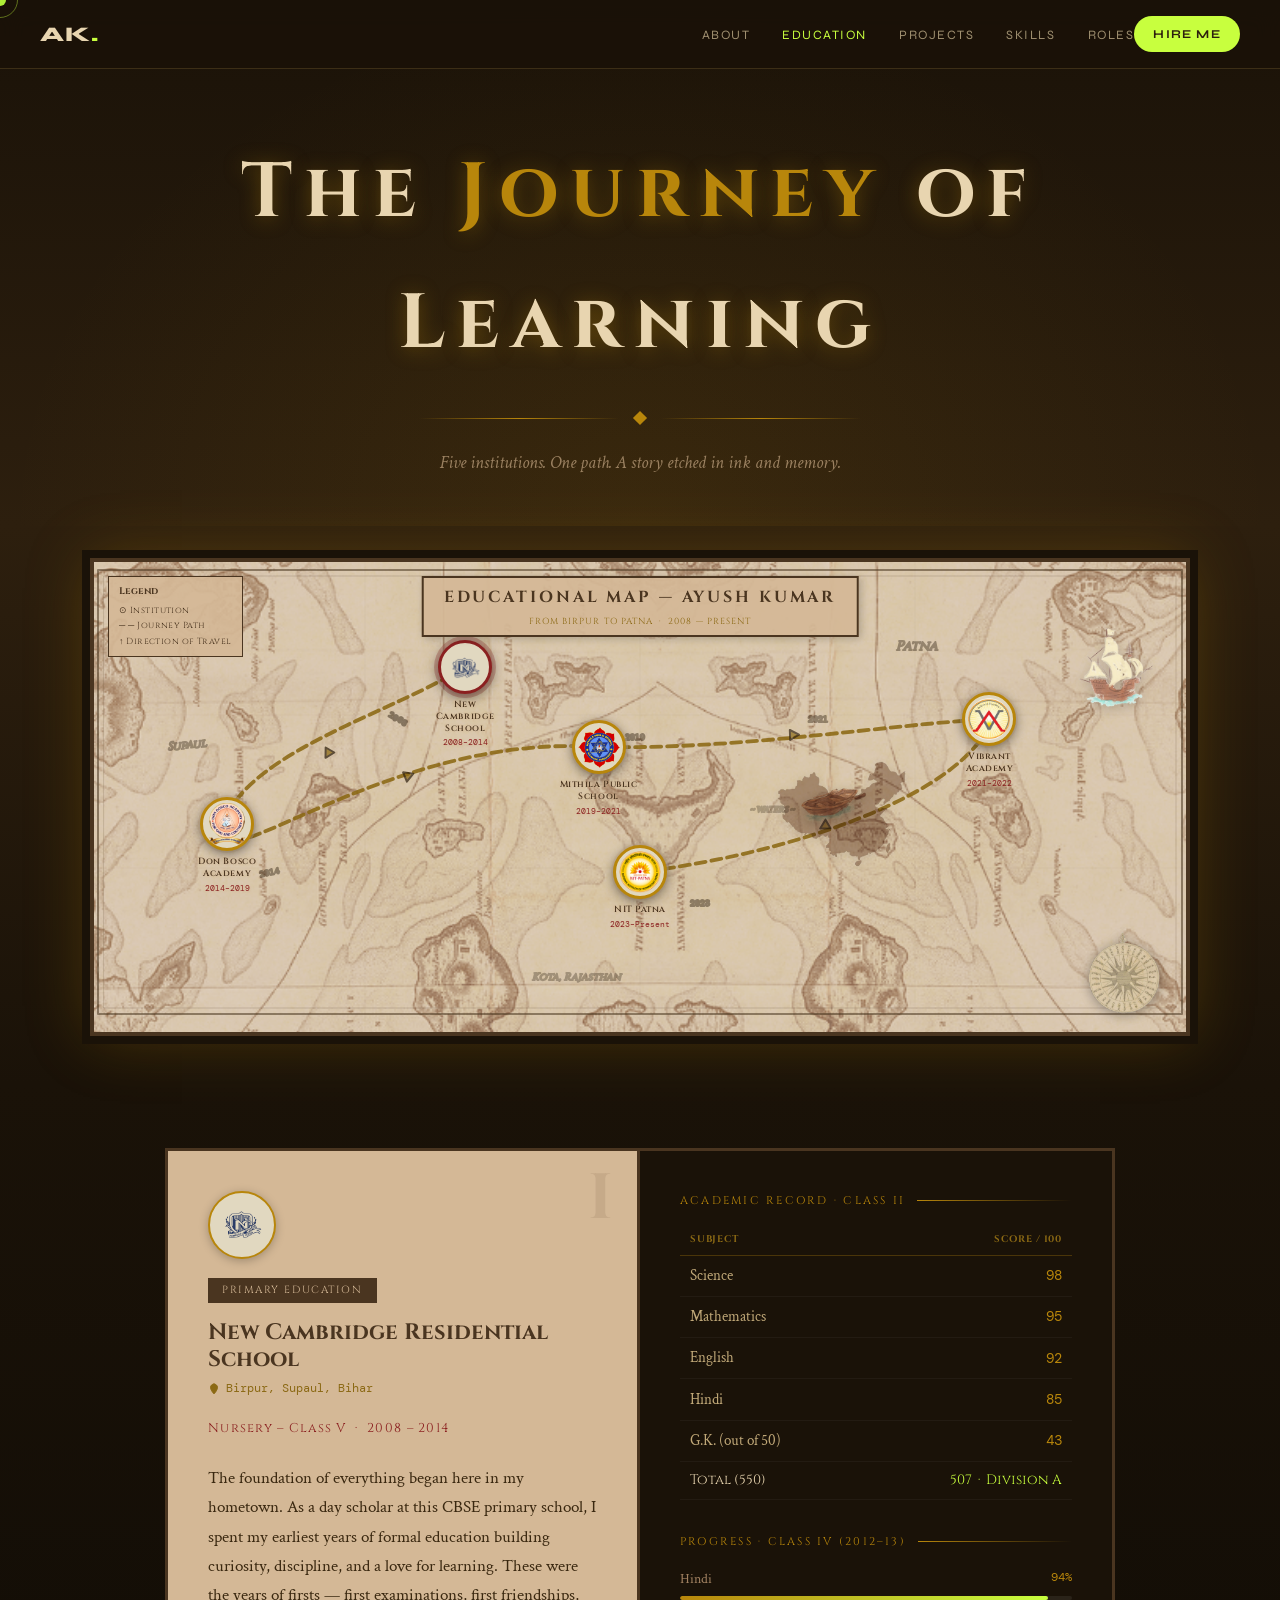
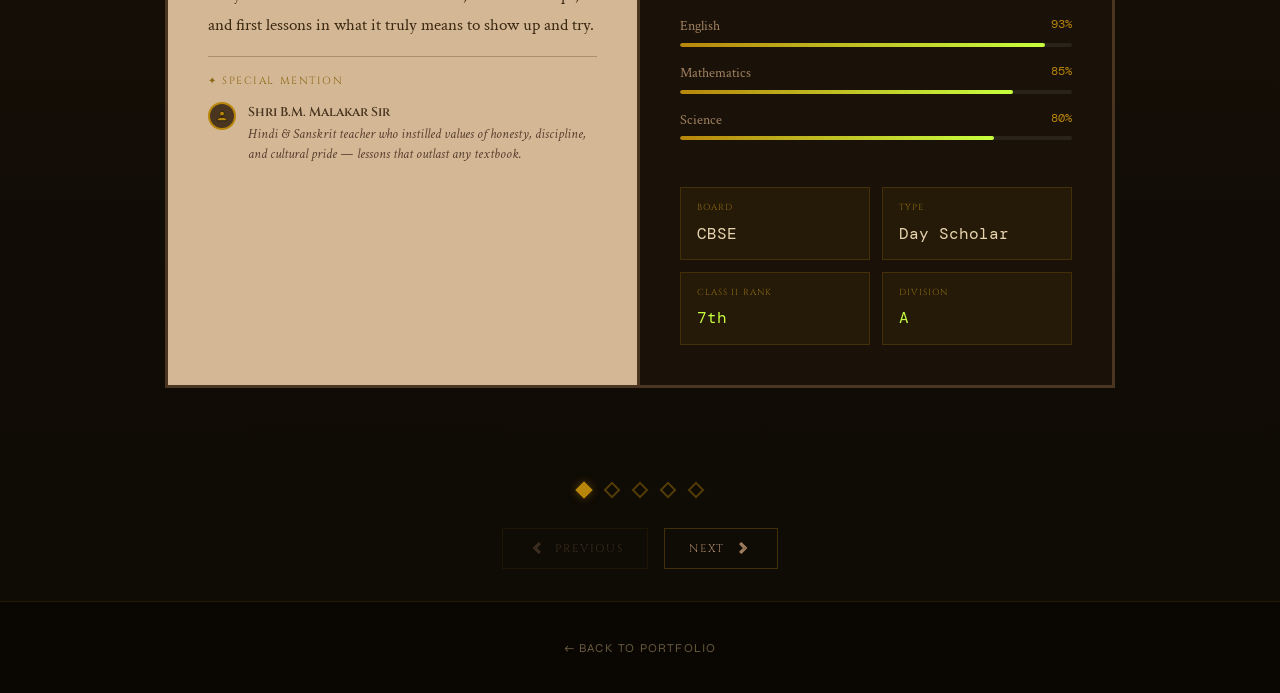
==== education.html @ 0c566f43 "added a new page for education" ====
<!DOCTYPE html>
<html lang="en">
<head>
  <meta charset="UTF-8" />
  <meta name="viewport" content="width=device-width, initial-scale=1.0"/>
  <title>Education — Ayush Kumar</title>
  <link rel="stylesheet" href="style.css" />
  <link rel="preconnect" href="https://fonts.googleapis.com" />
  <link rel="preconnect" href="https://fonts.gstatic.com" crossorigin />
  <link href="https://fonts.googleapis.com/css2?family=Cinzel:wght@400;600;700&family=Crimson+Text:ital,wght@0,400;0,600;1,400&family=Syne:wght@400;600;700;800&family=DM+Mono:wght@300;400&display=swap" rel="stylesheet" />
  <style>
    :root {
      --map-bg: #d4b896;
      --map-dark: #4a3520;
      --map-ink: #2d1f0e;
      --map-red: #8b2020;
      --map-gold: #b8860b;
      --map-water: #7aa3b8;
      --map-forest: #5a7a4a;
      --map-path: #8b6914;
      --accent: #c8ff3e;
      --logo-bg: #e1d8c0;
    }
    * { margin: 0; padding: 0; box-sizing: border-box; }
    body { background: #1a1208; font-family: 'Crimson Text', Georgia, serif; color: var(--map-ink); overflow-x: hidden; }

    /* NAV */
    .edu-nav { position: fixed; top: 0; left: 0; right: 0; z-index: 100; display: flex; align-items: center; justify-content: space-between; padding: 1rem 2.5rem; background: rgba(26,18,8,0.93); backdrop-filter: blur(12px); border-bottom: 1px solid rgba(200,160,80,0.2); }
    .edu-nav .nav-logo { font-family: 'Syne', sans-serif; font-weight: 800; font-size: 1.3rem; color: #e8d5b0; text-decoration: none; letter-spacing: 0.05em; }
    .edu-nav .nav-logo .dot { color: var(--accent); }
    .edu-nav .nav-links { display: flex; gap: 2rem; list-style: none; }
    .edu-nav .nav-links a { font-family: 'Syne', sans-serif; font-size: 0.8rem; letter-spacing: 0.12em; text-transform: uppercase; color: #a09070; text-decoration: none; transition: color 0.2s; }
    .edu-nav .nav-links a:hover, .edu-nav .nav-links a.active { color: var(--accent); }
    .edu-nav .nav-cta { font-family: 'Syne', sans-serif; font-size: 0.75rem; letter-spacing: 0.1em; text-transform: uppercase; color: var(--map-ink); background: var(--accent); padding: 0.5rem 1.2rem; text-decoration: none; font-weight: 700; transition: opacity 0.2s; }
    .edu-nav .nav-cta:hover { opacity: 0.85; }

    /* HEADER */
    .page-header { padding: 8rem 4rem 3rem; text-align: center; position: relative; background: linear-gradient(180deg, #1a1208 0%, #2d1f0e 100%); overflow: hidden; }
    .page-header::before { content: ''; position: absolute; inset: 0; background: radial-gradient(ellipse at 50% 100%, rgba(184,134,11,0.1) 0%, transparent 70%); }
    .page-header h1 { font-family: 'Cinzel', serif; font-size: clamp(2.5rem, 6vw, 5rem); color: #e8d5b0; font-weight: 700; letter-spacing: 0.15em; text-shadow: 0 2px 20px rgba(184,134,11,0.4); position: relative; }
    .page-header h1 span { color: var(--map-gold); }
    .page-header p { font-family: 'Crimson Text', serif; font-size: 1.15rem; font-style: italic; color: #9a8060; margin-top: 0.75rem; position: relative; }
    .ornament { display: flex; align-items: center; justify-content: center; gap: 1rem; margin: 1.5rem 0; position: relative; }
    .ornament-line { flex: 1; max-width: 200px; height: 1px; background: linear-gradient(90deg, transparent, var(--map-gold), transparent); }
    .ornament-diamond { width: 10px; height: 10px; background: var(--map-gold); transform: rotate(45deg); }

    /* MAP */
    .map-wrapper { padding: 2rem 2rem 3rem; background: linear-gradient(180deg, #2d1f0e, #1a1208); display: flex; justify-content: center; }
    .map-container {
      position: relative;
      width: 100%;
      max-width: 1100px;
      background-image: url('resources/design elements/base_map.png');
      background-size: cover;
      background-position: center top;
      border: 4px solid var(--map-dark);
      box-shadow: 0 0 0 8px #1a1208, 0 0 60px rgba(184,134,11,0.3);
      overflow: hidden;
    }
    .map-container::before {
      content: '';
      position: absolute;
      inset: 0;
      background: rgba(212,184,150,0.42);
      pointer-events: none;
      z-index: 1;
    }
    .map-svg-area { position: relative; z-index: 2; width: 100%; height: 460px; }

    .map-title-box { position: absolute; top: 14px; left: 50%; transform: translateX(-50%); font-family: 'Cinzel', serif; font-size: 1rem; font-weight: 700; color: var(--map-dark); letter-spacing: 0.18em; text-transform: uppercase; border: 2px solid var(--map-dark); padding: 6px 20px; background: rgba(212,184,150,0.92); z-index: 15; text-align: center; white-space: nowrap; box-shadow: 2px 2px 8px rgba(0,0,0,0.2); }
    .map-title-box small { display: block; font-size: 0.55rem; letter-spacing: 0.12em; font-weight: 400; margin-top: 2px; color: var(--map-path); }

    .map-legend { position: absolute; top: 14px; left: 14px; z-index: 15; font-family: 'Cinzel', serif; font-size: 0.55rem; color: var(--map-dark); border: 1.5px solid var(--map-dark); padding: 6px 10px; background: rgba(212,184,150,0.92); line-height: 1.8; letter-spacing: 0.05em; }
    .map-legend strong { font-size: 0.6rem; display: block; margin-bottom: 2px; }

    /* Real compass image */
    .map-compass-img { position: absolute; bottom: 16px; right: 16px; z-index: 10; width: 88px; height: 88px; object-fit: contain; filter: drop-shadow(0 2px 6px rgba(0,0,0,0.35)); opacity: 0.9; }

    /* Sailing ship (top-right decorative) */
    .map-ship-img { position: absolute; top: 60px; right: 22px; z-index: 5; width: 88px; object-fit: contain; filter: drop-shadow(0 3px 6px rgba(0,0,0,0.22)); opacity: 0.78; }

    /* Lake between VA and NP */
    .map-lake-img {
      position: absolute;
      left: 62%;
      top: 192px;
      z-index: 4;
      width: 145px;
      object-fit: contain;
      opacity: 0.48;
      mix-blend-mode: multiply;
      filter: drop-shadow(0 2px 4px rgba(0,0,0,0.15));
    }
    /* Boat sits on the lake */
    .map-boat-img {
      position: absolute;
      left: 64.5%;
      top: 220px;
      z-index: 5;
      width: 75px;
      object-fit: contain;
      opacity: 0.82;
      mix-blend-mode: multiply;
      filter: drop-shadow(0 2px 4px rgba(0,0,0,0.2));
    }

    /* ── LOGO PINS ── */
    .map-pin { position: absolute; transform: translateX(-50%); cursor: pointer; z-index: 10; transition: transform 0.25s cubic-bezier(0.34,1.56,0.64,1); text-align: center; }
    .map-pin:hover { transform: translateX(-50%) scale(1.12); }
    .pin-logo { width: 54px; height: 54px; border-radius: 50%; border: 3px solid var(--map-gold); overflow: hidden; margin: 0 auto 5px; background: var(--logo-bg); box-shadow: 0 3px 12px rgba(0,0,0,0.45), 0 0 0 2px rgba(212,184,150,0.5); transition: border-color 0.3s, box-shadow 0.3s; }
    .pin-logo img { width: 100%; height: 100%; object-fit: contain; padding: 3px; }
    .map-pin.active .pin-logo { border-color: var(--map-red); box-shadow: 0 3px 14px rgba(0,0,0,0.5), 0 0 0 4px rgba(139,32,32,0.28); }
    .pin-label { font-family: 'Cinzel', serif; font-size: 0.56rem; font-weight: 600; color: var(--map-dark); letter-spacing: 0.06em; max-width: 82px; line-height: 1.3; text-shadow: 1px 1px 2px rgba(212,184,150,0.95), -1px -1px 2px rgba(212,184,150,0.95); }
    .pin-year { font-family: 'DM Mono', monospace; font-size: 0.5rem; color: var(--map-red); margin-top: 2px; text-shadow: 1px 1px 2px rgba(212,184,150,0.95); }

    /* DETAIL SECTION */
    .detail-section { background: linear-gradient(180deg, #1a1208 0%, #0f0b05 100%); padding: 4rem 2rem; }
    .detail-grid { max-width: 950px; margin: 0 auto; }
    .detail-card { display: none; opacity: 0; }
    .detail-card.active { display: grid; grid-template-columns: 1fr 1fr; gap: 0; opacity: 1; animation: fadeCard 0.5s ease forwards; }
    @keyframes fadeCard { from { opacity:0; transform:translateY(20px); } to { opacity:1; transform:none; } }

    .card-left { background: var(--map-bg); border: 3px solid var(--map-dark); padding: 2.5rem; position: relative; overflow: hidden; }
    .card-stage-num { font-family: 'Cinzel', serif; font-size: 4rem; font-weight: 700; color: rgba(74,53,32,0.1); position: absolute; top: 1rem; right: 1.5rem; line-height: 1; user-select: none; }
    .card-logo { width: 68px; height: 68px; border-radius: 50%; border: 2px solid var(--map-gold); overflow: hidden; background: var(--logo-bg); margin-bottom: 1rem; box-shadow: 0 2px 10px rgba(0,0,0,0.25); }
    .card-logo img { width: 100%; height: 100%; object-fit: contain; padding: 4px; }
    .card-badge { display: inline-block; font-family: 'Cinzel', serif; font-size: 0.65rem; letter-spacing: 0.15em; color: var(--map-bg); background: var(--map-dark); padding: 4px 14px; margin-bottom: 1rem; text-transform: uppercase; }
    .card-school-name { font-family: 'Cinzel', serif; font-size: 1.4rem; font-weight: 700; color: var(--map-dark); line-height: 1.2; margin-bottom: 0.4rem; }
    .card-location { font-family: 'DM Mono', monospace; font-size: 0.72rem; color: var(--map-path); margin-bottom: 1.2rem; display: flex; align-items: center; gap: 0.4rem; }
    .card-location svg { width: 12px; height: 12px; fill: var(--map-path); flex-shrink: 0; }
    .card-years { font-family: 'Cinzel', serif; font-size: 0.8rem; color: var(--map-red); letter-spacing: 0.1em; margin-bottom: 1.5rem; }
    .card-desc { font-family: 'Crimson Text', serif; font-size: 1.05rem; line-height: 1.75; color: #3a2810; margin-bottom: 1rem; }
    .card-special { border-top: 1px solid rgba(74,53,32,0.3); padding-top: 1rem; margin-top: 0.5rem; }
    .card-special-title { font-family: 'Cinzel', serif; font-size: 0.65rem; letter-spacing: 0.15em; color: var(--map-path); text-transform: uppercase; margin-bottom: 0.7rem; }
    .mentor-item { display: flex; gap: 0.75rem; margin-bottom: 0.75rem; align-items: flex-start; }
    .mentor-icon { width: 28px; height: 28px; border-radius: 50%; background: var(--map-dark); border: 2px solid var(--map-gold); display: flex; align-items: center; justify-content: center; flex-shrink: 0; }
    .mentor-icon svg { width: 12px; height: 12px; fill: var(--map-gold); }
    .mentor-name { font-family: 'Cinzel', serif; font-size: 0.8rem; font-weight: 600; color: var(--map-dark); }
    .mentor-note { font-family: 'Crimson Text', serif; font-size: 0.9rem; font-style: italic; color: #5a4030; line-height: 1.4; }
    .achievement-list { list-style: none; margin: 0.5rem 0 1rem; }
    .achievement-list li { display: flex; gap: 0.6rem; align-items: flex-start; margin-bottom: 0.45rem; font-family: 'Crimson Text', serif; font-size: 0.95rem; color: #3a2810; line-height: 1.4; }
    .achievement-list li::before { content: '◆'; color: var(--map-gold); font-size: 0.6rem; margin-top: 4px; flex-shrink: 0; }

    .card-right { background: #1a1208; border: 3px solid var(--map-dark); border-left: none; padding: 2.5rem; display: flex; flex-direction: column; gap: 2rem; }
    .marks-section-title { font-family: 'Cinzel', serif; font-size: 0.7rem; letter-spacing: 0.2em; color: var(--map-gold); text-transform: uppercase; margin-bottom: 1rem; display: flex; align-items: center; gap: 0.75rem; }
    .marks-section-title::after { content: ''; flex: 1; height: 1px; background: linear-gradient(90deg, var(--map-gold), transparent); }
    .marks-table { width: 100%; border-collapse: collapse; }
    .marks-table th { font-family: 'Cinzel', serif; font-size: 0.6rem; letter-spacing: 0.1em; color: var(--map-path); text-transform: uppercase; text-align: left; padding: 0.4rem 0.6rem; border-bottom: 1px solid rgba(184,134,11,0.3); }
    .marks-table td { font-family: 'Crimson Text', serif; font-size: 0.95rem; color: #c0a878; padding: 0.45rem 0.6rem; border-bottom: 1px solid rgba(255,255,255,0.04); }
    .marks-table tr:hover td { color: #e8d5b0; background: rgba(184,134,11,0.05); }
    .score-cell { font-family: 'DM Mono', monospace !important; font-size: 0.85rem !important; color: var(--map-gold) !important; text-align: right !important; }
    .total-row td { color: #e8d5b0 !important; font-family: 'Cinzel', serif !important; font-size: 0.85rem !important; border-top: 1px solid rgba(184,134,11,0.4) !important; }
    .stat-bar-row { margin-bottom: 0.9rem; }
    .stat-bar-label { display: flex; justify-content: space-between; font-family: 'Crimson Text', serif; font-size: 0.9rem; color: #a08060; margin-bottom: 4px; }
    .stat-bar-label span:last-child { font-family: 'DM Mono', monospace; font-size: 0.75rem; color: var(--map-gold); }
    .stat-bar-track { height: 4px; background: rgba(255,255,255,0.07); border-radius: 2px; overflow: hidden; }
    .stat-bar-fill { height: 100%; border-radius: 2px; background: linear-gradient(90deg, var(--map-gold), var(--accent)); width: 0%; transition: width 1s cubic-bezier(0.4,0,0.2,1); }
    .key-facts { display: grid; grid-template-columns: 1fr 1fr; gap: 0.75rem; }
    .key-fact { background: rgba(184,134,11,0.07); border: 1px solid rgba(184,134,11,0.2); padding: 0.75rem 1rem; }
    .key-fact-label { font-family: 'Cinzel', serif; font-size: 0.55rem; letter-spacing: 0.12em; color: var(--map-path); text-transform: uppercase; margin-bottom: 0.3rem; }
    .key-fact-value { font-family: 'DM Mono', monospace; font-size: 1rem; color: #e8d5b0; }
    .key-fact-value.hi { color: var(--accent); }
    .stage-nav { display: flex; justify-content: center; gap: 1rem; padding: 2rem; background: #0f0b05; }
    .stage-dot { width: 12px; height: 12px; border: 2px solid rgba(184,134,11,0.4); background: transparent; transform: rotate(45deg); cursor: pointer; transition: all 0.2s; }
    .stage-dot.active, .stage-dot:hover { background: var(--map-gold); border-color: var(--map-gold); box-shadow: 0 0 8px rgba(184,134,11,0.5); }
    .stage-arrows { display: flex; justify-content: center; gap: 1rem; padding-bottom: 2rem; background: #0f0b05; }
    .stage-arrow-btn { font-family: 'Cinzel', serif; font-size: 0.7rem; letter-spacing: 0.15em; text-transform: uppercase; color: #a08060; background: transparent; border: 1px solid rgba(184,134,11,0.3); padding: 0.6rem 1.5rem; cursor: pointer; transition: all 0.2s; display: flex; align-items: center; gap: 0.5rem; }
    .stage-arrow-btn:hover { color: var(--map-gold); border-color: var(--map-gold); }
    .stage-arrow-btn:disabled { opacity: 0.3; pointer-events: none; }
    .edu-footer { background: #0a0702; border-top: 1px solid rgba(184,134,11,0.15); padding: 2rem; text-align: center; }
    .edu-footer a { font-family: 'Syne', sans-serif; font-size: 0.75rem; letter-spacing: 0.1em; text-transform: uppercase; color: #6a5a40; text-decoration: none; transition: color 0.2s; }
    .edu-footer a:hover { color: var(--map-gold); }
    .quote-box { background: rgba(184,134,11,0.07); border: 1px solid rgba(184,134,11,0.2); padding: 1.5rem; }
    .quote-box p { font-family: 'Crimson Text', serif; font-size: 1.05rem; font-style: italic; color: #c0a878; line-height: 1.7; }
    .cgpa-display { text-align: center; padding: 1rem 0; }
    .cgpa-num { font-family: 'Cinzel', serif; font-size: 4rem; font-weight: 700; color: var(--accent); line-height: 1; text-shadow: 0 0 30px rgba(200,255,62,0.3); }
    .cgpa-label { font-family: 'Cinzel', serif; font-size: 0.65rem; letter-spacing: 0.15em; color: var(--map-path); margin-bottom: 0.5rem; }
    .cgpa-sub { font-family: 'DM Mono', monospace; font-size: 0.75rem; color: #6a8040; margin-top: 0.4rem; }

    @media (max-width: 768px) {
      .edu-nav .nav-links { display: none; }
      .page-header { padding: 6rem 1.5rem 2rem; }
      .map-svg-area { height: 320px; }
      .detail-card.active { grid-template-columns: 1fr; }
      .card-right { border-left: 3px solid var(--map-dark); border-top: none; }
      .detail-section { padding: 2rem 1rem; }
      .pin-label { font-size: 0.48rem; max-width: 64px; }
      .pin-logo { width: 40px; height: 40px; }
      .map-compass-img { width: 58px; height: 58px; }
      .map-ship-img { width: 65px; }
      .map-lake-img { width: 100px; }
      .map-boat-img { width: 55px; }
    }
  </style>
</head>
<body>

  <div class="cursor" id="cursor"></div>
  <div class="cursor-trail" id="cursorTrail"></div>

  <nav class="edu-nav">
    <a href="index.html" class="nav-logo">AK<span class="dot">.</span></a>
    <ul class="nav-links">
      <li><a href="index.html#about">About</a></li>
      <li><a href="education.html" class="active">Education</a></li>
      <li><a href="index.html#projects">Projects</a></li>
      <li><a href="index.html#skills">Skills</a></li>
      <li><a href="index.html#responsibilities">Roles</a></li>
    </ul>
    <a href="mailto:ayushkr1.ug23.cs@nitp.ac.in" class="nav-cta">Hire Me</a>
  </nav>

  <div class="page-header">
    <h1>The <span>Journey</span> of Learning</h1>
    <div class="ornament">
      <div class="ornament-line"></div>
      <div class="ornament-diamond"></div>
      <div class="ornament-line"></div>
    </div>
    <p>Five institutions. One path. A story etched in ink and memory.</p>
  </div>

  <!-- MAP -->
  <div class="map-wrapper">
    <div class="map-container">

      <div class="map-title-box">
        Educational Map &mdash; Ayush Kumar
        <small>From Birpur to Patna &nbsp;·&nbsp; 2008 &mdash; Present</small>
      </div>

      <div class="map-legend">
        <strong>Legend</strong>
        ⊙ Institution<br>
        ─ ─ Journey Path<br>
        ↑ Direction of Travel
      </div>

      <!--
        SVG path overlay.
        ViewBox: 0 0 1100 460

        CORRECT chronological path:
          NC  (New Cambridge)   → left:34%,  top:78px   → SVG ≈ (374, 105)
          DB  (Don Bosco)       → left:12.2%,top:235px  → SVG ≈ (134, 262)
          MP  (Mithila Public)  → left:46.2%,top:158px  → SVG ≈ (508, 185)
          VA  (Vibrant Academy) → left:82%,  top:130px  → SVG ≈ (902, 157)
          NP  (NIT Patna)       → left:50%,  top:283px  → SVG ≈ (550, 310)

        Path:  NC → DB → MP → VA → NP  (one continuous directed curve)
      -->
      <svg class="map-svg-area" viewBox="0 0 1100 460" xmlns="http://www.w3.org/2000/svg" preserveAspectRatio="xMidYMid slice">

        <!-- Decorative double border -->
        <rect x="8" y="8" width="1084" height="444" fill="none" stroke="#4a3520" stroke-width="2" opacity="0.55"/>
        <rect x="14" y="14" width="1072" height="432" fill="none" stroke="#4a3520" stroke-width="0.7" opacity="0.25"/>

        <!-- Subtle grid lines -->
        <g stroke="#4a3520" stroke-width="0.4" opacity="0.07">
          <line x1="275" y1="0" x2="275" y2="460"/>
          <line x1="550" y1="0" x2="550" y2="460"/>
          <line x1="825" y1="0" x2="825" y2="460"/>
          <line x1="0" y1="153" x2="1100" y2="153"/>
          <line x1="0" y1="306" x2="1100" y2="306"/>
        </g>

        <!-- Geographic region labels -->
        <text x="78" y="188" font-family="'Cinzel',serif" font-size="11" fill="#4a3520" opacity="0.38" font-style="italic" transform="rotate(-5,78,188)">Supaul</text>
        <text x="358" y="112" font-family="'Cinzel',serif" font-size="10" fill="#4a3520" opacity="0.32" font-style="italic">Araria</text>
        <text x="806" y="88" font-family="'Cinzel',serif" font-size="13" fill="#4a3520" opacity="0.40" font-style="italic">Patna</text>
        <text x="442" y="418" font-family="'Cinzel',serif" font-size="10" fill="#4a3520" opacity="0.32" font-style="italic">Kota, Rajasthan</text>
        <text x="660" y="250" font-family="'Cinzel',serif" font-size="9" fill="#4a3520" opacity="0.28" font-style="italic">~ waters ~</text>

        <!--
          JOURNEY PATH: NC (374,105) → DB (134,262) → MP (508,185) → VA (902,157) → NP (550,310)

          Segment 1 – NC → DB: arc down-left
          Segment 2 – DB → MP: S-curve up-right (goes south then sweeps north, mirroring
                                the geographic reality of Patna→Araria)
          Segment 3 – MP → VA: gentle rightward arc
          Segment 4 – VA → NP: curve down-left back to Patna
        -->

        <!-- Main journey path (single continuous stroke) -->
        <path d="
          M 374,105
          C 310,148  155,190  134,262
          C 112,332  296,170  508,185
          C 650,188  800,162  902,157
          C 875,232  702,292  550,310
        "
          fill="none"
          stroke="#8b6914"
          stroke-width="3.8"
          stroke-dasharray="10,6"
          stroke-linecap="round"
          opacity="0.88"/>

        <!-- Arrowheads indicating direction of travel -->
        <!-- After NC heading toward DB -->
        <g transform="translate(240,188) rotate(120)">
          <polygon points="0,-5 9,0 0,5" fill="#8b6914" opacity="0.72"/>
        </g>
        <!-- After DB heading toward MP -->
        <g transform="translate(315,215) rotate(-22)">
          <polygon points="0,-5 9,0 0,5" fill="#8b6914" opacity="0.70"/>
        </g>
        <!-- Along MP → VA -->
        <g transform="translate(700,173) rotate(-2)">
          <polygon points="0,-5 9,0 0,5" fill="#8b6914" opacity="0.68"/>
        </g>
        <!-- Along VA → NP -->
        <g transform="translate(738,262) rotate(150)">
          <polygon points="0,-5 9,0 0,5" fill="#8b6914" opacity="0.65"/>
        </g>

        <!-- Pin anchor dots (subtle ring at each checkpoint) -->
        <circle cx="374" cy="105" r="4.5" fill="none" stroke="#8b6914" stroke-width="1.5" opacity="0.45"/>
        <circle cx="134" cy="262" r="4.5" fill="none" stroke="#8b6914" stroke-width="1.5" opacity="0.45"/>
        <circle cx="508" cy="185" r="4.5" fill="none" stroke="#8b6914" stroke-width="1.5" opacity="0.45"/>
        <circle cx="902" cy="157" r="4.5" fill="none" stroke="#8b6914" stroke-width="1.5" opacity="0.45"/>
        <circle cx="550" cy="310" r="4.5" fill="none" stroke="#8b6914" stroke-width="1.5" opacity="0.45"/>

        <!-- Year labels along path -->
        <text x="298" y="154" font-family="'DM Mono',monospace" font-size="8" fill="#4a3520" opacity="0.48" transform="rotate(30,298,154)">2008</text>
        <text x="170" y="315" font-family="'DM Mono',monospace" font-size="8" fill="#4a3520" opacity="0.44" transform="rotate(-10,170,315)">2014</text>
        <text x="535" y="178" font-family="'DM Mono',monospace" font-size="8" fill="#4a3520" opacity="0.44">2019</text>
        <text x="718" y="160" font-family="'DM Mono',monospace" font-size="8" fill="#4a3520" opacity="0.42">2021</text>
        <text x="600" y="344" font-family="'DM Mono',monospace" font-size="8" fill="#4a3520" opacity="0.44">2023</text>
      </svg>

      <!-- ── LOGO PINS (chronological order) ── -->

      <!-- Pin 0: New Cambridge — upper left-center (pushed below title box) -->
      <div class="map-pin active" id="pin-0" style="left:34%;top:78px" onclick="selectStage(0)">
        <div class="pin-logo"><img src="resources/logos/newCambridge_LOGO.png" alt="New Cambridge"/></div>
        <div class="pin-label">New Cambridge School</div>
        <div class="pin-year">2008–2014</div>
      </div>

      <!-- Pin 1: Don Bosco — lower left -->
      <div class="map-pin" id="pin-1" style="left:12.2%;top:235px" onclick="selectStage(1)">
        <div class="pin-logo"><img src="resources/logos/donBosco_LOGO.png" alt="Don Bosco"/></div>
        <div class="pin-label">Don Bosco Academy</div>
        <div class="pin-year">2014–2019</div>
      </div>

      <!-- Pin 2: Mithila Public — center -->
      <div class="map-pin" id="pin-2" style="left:46.2%;top:158px" onclick="selectStage(2)">
        <div class="pin-logo"><img src="resources/logos/mithilaPublic_LOGO.png" alt="Mithila Public"/></div>
        <div class="pin-label">Mithila Public School</div>
        <div class="pin-year">2019–2021</div>
      </div>

      <!-- Pin 3: Vibrant Academy — far right -->
      <div class="map-pin" id="pin-3" style="left:82%;top:130px" onclick="selectStage(3)">
        <div class="pin-logo"><img src="resources/logos/vibrantAcademy_LOGO.png" alt="Vibrant Academy"/></div>
        <div class="pin-label">Vibrant Academy</div>
        <div class="pin-year">2021–2022</div>
      </div>

      <!-- Pin 4: NIT Patna — lower center-right -->
      <div class="map-pin" id="pin-4" style="left:50%;top:283px" onclick="selectStage(4)">
        <div class="pin-logo"><img src="resources/logos/NITP_LOGO.png" alt="NIT Patna"/></div>
        <div class="pin-label">NIT Patna</div>
        <div class="pin-year">2023–Present</div>
      </div>

      <!-- Lake between VA and NP -->
      <img src="resources/design elements/lake.png"  class="map-lake-img" alt="Lake"/>
      <!-- Boat on the lake -->
      <img src="resources/design elements/boat.png"  class="map-boat-img" alt="Boat"/>

      <!-- Sailing ship (top-right corner decoration) -->
      <img src="resources/design elements/sailing_ship.png" class="map-ship-img" alt="Sailing Ship"/>

      <!-- Compass (bottom-right) -->
      <img src="resources/design elements/compass.png" class="map-compass-img" alt="Compass"/>

    </div>
  </div>

  <!-- DETAIL SECTION -->
  <div class="detail-section">
    <div class="detail-grid">

      <!-- CARD 0: New Cambridge -->
      <div class="detail-card active" id="card-0">
        <div class="card-left">
          <div class="card-stage-num">I</div>
          <div class="card-logo"><img src="resources/logos/newCambridge_LOGO.png" alt="New Cambridge Logo"/></div>
          <div class="card-badge">Primary Education</div>
          <h2 class="card-school-name">New Cambridge Residential School</h2>
          <div class="card-location"><svg viewBox="0 0 24 24"><path d="M12 2C8.13 2 5 5.13 5 9c0 5.25 7 13 7 13s7-7.75 7-13c0-3.87-3.13-7-7-7z"/></svg>Birpur, Supaul, Bihar</div>
          <div class="card-years">Nursery &ndash; Class V &nbsp;&middot;&nbsp; 2008 &ndash; 2014</div>
          <p class="card-desc">The foundation of everything began here in my hometown. As a day scholar at this CBSE primary school, I spent my earliest years of formal education building curiosity, discipline, and a love for learning. These were the years of firsts — first examinations, first friendships, and first lessons in what it truly means to show up and try.</p>
          <div class="card-special">
            <div class="card-special-title">&#10022; Special Mention</div>
            <div class="mentor-item">
              <div class="mentor-icon"><svg viewBox="0 0 24 24"><path d="M12 12c2.7 0 4.8-2.1 4.8-4.8S14.7 2.4 12 2.4 7.2 4.5 7.2 7.2 9.3 12 12 12zm0 2.4c-3.2 0-9.6 1.6-9.6 4.8v2.4h19.2v-2.4c0-3.2-6.4-4.8-9.6-4.8z"/></svg></div>
              <div><div class="mentor-name">Shri B.M. Malakar Sir</div><div class="mentor-note">Hindi &amp; Sanskrit teacher who instilled values of honesty, discipline, and cultural pride — lessons that outlast any textbook.</div></div>
            </div>
          </div>
        </div>
        <div class="card-right">
          <div>
            <div class="marks-section-title">Academic Record &middot; Class II</div>
            <table class="marks-table">
              <thead><tr><th>Subject</th><th style="text-align:right">Score / 100</th></tr></thead>
              <tbody>
                <tr><td>Science</td><td class="score-cell">98</td></tr>
                <tr><td>Mathematics</td><td class="score-cell">95</td></tr>
                <tr><td>English</td><td class="score-cell">92</td></tr>
                <tr><td>Hindi</td><td class="score-cell">85</td></tr>
                <tr><td>G.K. (out of 50)</td><td class="score-cell">43</td></tr>
              </tbody>
              <tfoot><tr class="total-row"><td>Total (550)</td><td class="score-cell" style="color:var(--accent)!important">507 &nbsp;&middot;&nbsp; Division A</td></tr></tfoot>
            </table>
          </div>
          <div>
            <div class="marks-section-title">Progress &middot; Class IV (2012&ndash;13)</div>
            <div class="stat-bar-row"><div class="stat-bar-label"><span>Hindi</span><span>94%</span></div><div class="stat-bar-track"><div class="stat-bar-fill" data-width="94"></div></div></div>
            <div class="stat-bar-row"><div class="stat-bar-label"><span>English</span><span>93%</span></div><div class="stat-bar-track"><div class="stat-bar-fill" data-width="93"></div></div></div>
            <div class="stat-bar-row"><div class="stat-bar-label"><span>Mathematics</span><span>85%</span></div><div class="stat-bar-track"><div class="stat-bar-fill" data-width="85"></div></div></div>
            <div class="stat-bar-row"><div class="stat-bar-label"><span>Science</span><span>80%</span></div><div class="stat-bar-track"><div class="stat-bar-fill" data-width="80"></div></div></div>
          </div>
          <div class="key-facts">
            <div class="key-fact"><div class="key-fact-label">Board</div><div class="key-fact-value">CBSE</div></div>
            <div class="key-fact"><div class="key-fact-label">Type</div><div class="key-fact-value">Day Scholar</div></div>
            <div class="key-fact"><div class="key-fact-label">Class II Rank</div><div class="key-fact-value hi">7th</div></div>
            <div class="key-fact"><div class="key-fact-label">Division</div><div class="key-fact-value hi">A</div></div>
          </div>
        </div>
      </div>

      <!-- CARD 1: Don Bosco -->
      <div class="detail-card" id="card-1">
        <div class="card-left">
          <div class="card-stage-num">II</div>
          <div class="card-logo"><img src="resources/logos/donBosco_LOGO.png" alt="Don Bosco Logo"/></div>
          <div class="card-badge">Secondary Education</div>
          <h2 class="card-school-name">Don Bosco Academy</h2>
          <div class="card-location"><svg viewBox="0 0 24 24"><path d="M12 2C8.13 2 5 5.13 5 9c0 5.25 7 13 7 13s7-7.75 7-13c0-3.87-3.13-7-7-7z"/></svg>Digha Ghat, Patna, Bihar</div>
          <div class="card-years">Class VI &ndash; X &nbsp;&middot;&nbsp; 2014 &ndash; 2019</div>
          <p class="card-desc">Five transformative years at this prestigious ICSE institution shaped me profoundly. Moving away from home to live as a boarder at Angelo Hostel, I learned independence, resilience, and the value of community. Beyond academics, I explored a wide range of extracurricular activities and discovered an unexpected talent for carrom.</p>
          <ul class="achievement-list">
            <li>Represented ICSE at the School Games Federation of India in carrom</li>
            <li>Multiple regional-level carrom championship victories</li>
            <li>Runner-up (solo) at inter-school carrom meet, Gyan Niketan</li>
            <li>Participant, National ICSE Schools Carrom Championship</li>
          </ul>
          <div class="card-special">
            <div class="card-special-title">&#10022; Special Mentions</div>
            <div class="mentor-item">
              <div class="mentor-icon"><svg viewBox="0 0 24 24"><path d="M12 12c2.7 0 4.8-2.1 4.8-4.8S14.7 2.4 12 2.4 7.2 4.5 7.2 7.2 9.3 12 12 12zm0 2.4c-3.2 0-9.6 1.6-9.6 4.8v2.4h19.2v-2.4c0-3.2-6.4-4.8-9.6-4.8z"/></svg></div>
              <div><div class="mentor-name">Principal Mary Alphonsa ("Miss Thankma")</div><div class="mentor-note">Cared for every boarder like her own child — providing a home away from home during our most formative years.</div></div>
            </div>
            <div class="mentor-item">
              <div class="mentor-icon"><svg viewBox="0 0 24 24"><path d="M12 12c2.7 0 4.8-2.1 4.8-4.8S14.7 2.4 12 2.4 7.2 4.5 7.2 7.2 9.3 12 12 12zm0 2.4c-3.2 0-9.6 1.6-9.6 4.8v2.4h19.2v-2.4c0-3.2-6.4-4.8-9.6-4.8z"/></svg></div>
              <div><div class="mentor-name">N.P. Sir</div><div class="mentor-note">Pushed beyond academic limits — teaching that true achievement lies in pursuing what seems impossible.</div></div>
            </div>
          </div>
        </div>
        <div class="card-right">
          <div>
            <div class="marks-section-title">Class VII Yearly Average (2014&ndash;15)</div>
            <table class="marks-table">
              <thead><tr><th>Subject</th><th style="text-align:right">Avg / 100</th></tr></thead>
              <tbody>
                <tr><td>Mathematics</td><td class="score-cell">95</td></tr>
                <tr><td>Science</td><td class="score-cell">92</td></tr>
                <tr><td>Hindi</td><td class="score-cell">86</td></tr>
                <tr><td>History &amp; Civics</td><td class="score-cell">85</td></tr>
                <tr><td>Computer Studies</td><td class="score-cell">88</td></tr>
                <tr><td>English Literature</td><td class="score-cell">76</td></tr>
              </tbody>
              <tfoot><tr class="total-row"><td>Overall %</td><td class="score-cell" style="color:var(--accent)!important">80.09%</td></tr></tfoot>
            </table>
          </div>
          <div>
            <div class="marks-section-title">ICSE Class X Board (2019)</div>
            <div class="stat-bar-row"><div class="stat-bar-label"><span>Computer Applications</span><span>97%</span></div><div class="stat-bar-track"><div class="stat-bar-fill" data-width="97"></div></div></div>
            <div class="stat-bar-row"><div class="stat-bar-label"><span>History, Civics &amp; Geography</span><span>96%</span></div><div class="stat-bar-track"><div class="stat-bar-fill" data-width="96"></div></div></div>
            <div class="stat-bar-row"><div class="stat-bar-label"><span>Hindi</span><span>94%</span></div><div class="stat-bar-track"><div class="stat-bar-fill" data-width="94"></div></div></div>
            <div class="stat-bar-row"><div class="stat-bar-label"><span>Mathematics</span><span>92%</span></div><div class="stat-bar-track"><div class="stat-bar-fill" data-width="92"></div></div></div>
            <div class="stat-bar-row"><div class="stat-bar-label"><span>Science</span><span>92%</span></div><div class="stat-bar-track"><div class="stat-bar-fill" data-width="92"></div></div></div>
          </div>
          <div class="key-facts">
            <div class="key-fact"><div class="key-fact-label">Board</div><div class="key-fact-value">ICSE</div></div>
            <div class="key-fact"><div class="key-fact-label">Type</div><div class="key-fact-value">Boarder</div></div>
            <div class="key-fact"><div class="key-fact-label">ICSE Result</div><div class="key-fact-value hi">PASS</div></div>
            <div class="key-fact"><div class="key-fact-label">Top Score</div><div class="key-fact-value hi">97 &mdash; CS</div></div>
          </div>
        </div>
      </div>

      <!-- CARD 2: Mithila -->
      <div class="detail-card" id="card-2">
        <div class="card-left">
          <div class="card-stage-num">III</div>
          <div class="card-logo"><img src="resources/logos/mithilaPublic_LOGO.png" alt="Mithila Public Logo"/></div>
          <div class="card-badge">Senior Secondary</div>
          <h2 class="card-school-name">Mithila Public School</h2>
          <div class="card-location"><svg viewBox="0 0 24 24"><path d="M12 2C8.13 2 5 5.13 5 9c0 5.25 7 13 7 13s7-7.75 7-13c0-3.87-3.13-7-7-7z"/></svg>Araria, Bihar</div>
          <div class="card-years">Class XI &ndash; XII &nbsp;&middot;&nbsp; 2019 &ndash; 2021</div>
          <p class="card-desc">Classes XI and XII at Mithila Public School coincided with intensive JEE preparation and the disruption of the COVID-19 pandemic. Enrolled simultaneously at a coaching institute, school attendance was maintained at the minimum required threshold. The pandemic further compressed academic timelines, yet the CBSE board examinations were cleared with 84.5%.</p>
          <ul class="achievement-list">
            <li>Cleared CBSE Class XII Board Examination with 84.5%</li>
            <li>Managed dual commitment of school attendance and JEE coaching</li>
            <li>Maintained academic continuity through the COVID-19 pandemic</li>
          </ul>
          <div class="card-special">
            <div class="card-special-title">&#10022; Context</div>
            <div class="mentor-item">
              <div class="mentor-icon"><svg viewBox="0 0 24 24"><path d="M12 2a10 10 0 100 20A10 10 0 0012 2zm1 14.93V15a1 1 0 00-2 0v1.93A8.001 8.001 0 014.07 11H6a1 1 0 000-2H4.07A8.001 8.001 0 0111 4.07V6a1 1 0 002 0V4.07A8.001 8.001 0 0119.93 11H18a1 1 0 000 2h1.93A8.001 8.001 0 0113 16.93z"/></svg></div>
              <div><div class="mentor-name">A Period of Transition</div><div class="mentor-note">These two years served as a bridge — formal schooling as a checkpoint while real preparation for engineering college entrance was underway in parallel.</div></div>
            </div>
          </div>
        </div>
        <div class="card-right">
          <div>
            <div class="marks-section-title">CBSE Class XII Board (2021)</div>
            <table class="marks-table">
              <thead><tr><th>Subject</th><th style="text-align:right">Score / 100</th></tr></thead>
              <tbody>
                <tr><td>Physical Education</td><td class="score-cell">93</td></tr>
                <tr><td>English Core</td><td class="score-cell">84</td></tr>
                <tr><td>Physics</td><td class="score-cell">84</td></tr>
                <tr><td>Chemistry</td><td class="score-cell">84</td></tr>
                <tr><td>Mathematics</td><td class="score-cell">83</td></tr>
                <tr><td>Biology</td><td class="score-cell">79</td></tr>
              </tbody>
              <tfoot><tr class="total-row"><td>Aggregate</td><td class="score-cell" style="color:var(--accent)!important">84.5%</td></tr></tfoot>
            </table>
          </div>
          <div>
            <div class="marks-section-title">Subject Profile</div>
            <div class="stat-bar-row"><div class="stat-bar-label"><span>Physical Education</span><span>93%</span></div><div class="stat-bar-track"><div class="stat-bar-fill" data-width="93"></div></div></div>
            <div class="stat-bar-row"><div class="stat-bar-label"><span>English Core</span><span>84%</span></div><div class="stat-bar-track"><div class="stat-bar-fill" data-width="84"></div></div></div>
            <div class="stat-bar-row"><div class="stat-bar-label"><span>Physics</span><span>84%</span></div><div class="stat-bar-track"><div class="stat-bar-fill" data-width="84"></div></div></div>
            <div class="stat-bar-row"><div class="stat-bar-label"><span>Chemistry</span><span>84%</span></div><div class="stat-bar-track"><div class="stat-bar-fill" data-width="84"></div></div></div>
            <div class="stat-bar-row"><div class="stat-bar-label"><span>Mathematics</span><span>83%</span></div><div class="stat-bar-track"><div class="stat-bar-fill" data-width="83"></div></div></div>
          </div>
          <div class="key-facts">
            <div class="key-fact"><div class="key-fact-label">Board</div><div class="key-fact-value">CBSE</div></div>
            <div class="key-fact"><div class="key-fact-label">Stream</div><div class="key-fact-value">Science PCM/B</div></div>
            <div class="key-fact"><div class="key-fact-label">Result</div><div class="key-fact-value hi">PASS</div></div>
            <div class="key-fact"><div class="key-fact-label">Aggregate</div><div class="key-fact-value hi">84.5%</div></div>
          </div>
        </div>
      </div>

      <!-- CARD 3: Vibrant -->
      <div class="detail-card" id="card-3">
        <div class="card-left">
          <div class="card-stage-num">IV</div>
          <div class="card-logo"><img src="resources/logos/vibrantAcademy_LOGO.png" alt="Vibrant Academy Logo"/></div>
          <div class="card-badge">JEE Preparation</div>
          <h2 class="card-school-name">Vibrant Academy</h2>
          <div class="card-location"><svg viewBox="0 0 24 24"><path d="M12 2C8.13 2 5 5.13 5 9c0 5.25 7 13 7 13s7-7.75 7-13c0-3.87-3.13-7-7-7z"/></svg>Kota, Rajasthan</div>
          <div class="card-years">Drop Year Program &nbsp;&middot;&nbsp; 2021 &ndash; 2022</div>
          <p class="card-desc">Enrolled in Vibrant Academy's intensive drop-year JEE program — on the recommendation of a Don Bosco senior — this year in Kota proved to be far more than an academic exercise. Achieving a JEE Mains percentile of 97.1 secured admission to NIT Patna. But the deeper lesson learned here had nothing to do with scores.</p>
          <p class="card-desc">Witnessing Professor Narendra Awasthi complete his second 10km lap of a marathon while I had not yet finished my first 5km was a moment of profound clarity. It redefined what persistence and a growth mindset truly look like when lived — not just taught.</p>
          <div class="card-special">
            <div class="card-special-title">&#10022; Special Mentions</div>
            <div class="mentor-item">
              <div class="mentor-icon"><svg viewBox="0 0 24 24"><path d="M12 12c2.7 0 4.8-2.1 4.8-4.8S14.7 2.4 12 2.4 7.2 4.5 7.2 7.2 9.3 12 12 12zm0 2.4c-3.2 0-9.6 1.6-9.6 4.8v2.4h19.2v-2.4c0-3.2-6.4-4.8-9.6-4.8z"/></svg></div>
              <div><div class="mentor-name">Prof. Narendra Awasthi (Sodium Sir)</div><div class="mentor-note">Renowned educator and marathon runner. A living proof that grit, at any age, is a decision made daily.</div></div>
            </div>
            <div class="mentor-item">
              <div class="mentor-icon"><svg viewBox="0 0 24 24"><path d="M12 12c2.7 0 4.8-2.1 4.8-4.8S14.7 2.4 12 2.4 7.2 4.5 7.2 7.2 9.3 12 12 12zm0 2.4c-3.2 0-9.6 1.6-9.6 4.8v2.4h19.2v-2.4c0-3.2-6.4-4.8-9.6-4.8z"/></svg></div>
              <div><div class="mentor-name">MS Chauhan Sir</div><div class="mentor-note">Dissolved the complexity of Organic Chemistry into clarity with an exceptionally effective teaching approach.</div></div>
            </div>
            <div class="mentor-item">
              <div class="mentor-icon"><svg viewBox="0 0 24 24"><path d="M12 12c2.7 0 4.8-2.1 4.8-4.8S14.7 2.4 12 2.4 7.2 4.5 7.2 7.2 9.3 12 12 12zm0 2.4c-3.2 0-9.6 1.6-9.6 4.8v2.4h19.2v-2.4c0-3.2-6.4-4.8-9.6-4.8z"/></svg></div>
              <div><div class="mentor-name">Sanjeet Dhandha Sir</div><div class="mentor-note">A brief but magnetic presence — his teaching style filled every classroom the way a great film fills a theatre.</div></div>
            </div>
          </div>
        </div>
        <div class="card-right">
          <div>
            <div class="marks-section-title">JEE Outcome</div>
            <div class="stat-bar-row" style="margin-top:0.5rem">
              <div class="stat-bar-label"><span>JEE Mains Percentile</span><span>97.1</span></div>
              <div class="stat-bar-track"><div class="stat-bar-fill" data-width="97.1"></div></div>
            </div>
          </div>
          <div>
            <div class="marks-section-title">The Lesson from Kota</div>
            <div class="quote-box">
              <p>"Watching a 52-year-old professor complete 20km while I had not yet finished 5 — I learned more about life than any formula could teach. Grit is not talent. It is a decision, made daily."</p>
            </div>
          </div>
          <div>
            <div class="marks-section-title">Program Details</div>
            <table class="marks-table">
              <tbody>
                <tr><td>Program Type</td><td class="score-cell">Drop Year</td></tr>
                <tr><td>Target</td><td class="score-cell">JEE Mains &amp; Advanced</td></tr>
                <tr><td>JEE Mains Percentile</td><td class="score-cell" style="color:var(--accent)!important">97.1</td></tr>
                <tr><td>Outcome</td><td class="score-cell" style="color:var(--accent)!important">NIT Patna</td></tr>
              </tbody>
            </table>
          </div>
          <div class="key-facts">
            <div class="key-fact"><div class="key-fact-label">Location</div><div class="key-fact-value">Kota, Raj.</div></div>
            <div class="key-fact"><div class="key-fact-label">Duration</div><div class="key-fact-value">1 Year</div></div>
            <div class="key-fact"><div class="key-fact-label">Percentile</div><div class="key-fact-value hi">97.1</div></div>
            <div class="key-fact"><div class="key-fact-label">Core Lesson</div><div class="key-fact-value hi">GRIT</div></div>
          </div>
        </div>
      </div>

      <!-- CARD 4: NIT Patna -->
      <div class="detail-card" id="card-4">
        <div class="card-left">
          <div class="card-stage-num">V</div>
          <div class="card-logo"><img src="resources/logos/NITP_LOGO.png" alt="NIT Patna Logo"/></div>
          <div class="card-badge">B.Tech Undergraduate</div>
          <h2 class="card-school-name">National Institute of Technology, Patna</h2>
          <div class="card-location"><svg viewBox="0 0 24 24"><path d="M12 2C8.13 2 5 5.13 5 9c0 5.25 7 13 7 13s7-7.75 7-13c0-3.87-3.13-7-7-7z"/></svg>Patna, Bihar</div>
          <div class="card-years">2023 &ndash; May 2027 &nbsp;&middot;&nbsp; B.Tech CSE</div>
          <p class="card-desc">Admitted through JEE Mains, I began at NIT Patna in the Mechanical Engineering department before successfully transferring to Computer Science and Engineering — aligning my academic trajectory with my true passion. Currently maintaining a CGPA of 9.35, I have been active in both technical competitions and the campus robotics community.</p>
          <ul class="achievement-list">
            <li>Class Representative, ME Section A (2023&ndash;24)</li>
            <li>Active Member, Robotics Club &mdash; designed and built a full-metal combat robot for RoboWar</li>
            <li>1st Place, Hackathon at IIT Patna</li>
            <li>3rd Place, RoboWar Competition (after hardware failures on competition day)</li>
            <li>Successful branch transfer from Mechanical to Computer Science Engineering</li>
          </ul>
          <div class="card-special">
            <div class="card-special-title">&#10022; Key Milestone</div>
            <div class="mentor-item">
              <div class="mentor-icon"><svg viewBox="0 0 24 24"><path d="M12 2L2 7l10 5 10-5-10-5zM2 17l10 5 10-5M2 12l10 5 10-5"/></svg></div>
              <div><div class="mentor-name">The Robot That Taught Resilience</div><div class="mentor-note">Three burnt Arduinos. Countless sleepless nights. A full-metal beast built from scratch — only to fail on the day of competition. Somehow still secured 3rd. The best lessons often come from the things that don't go to plan.</div></div>
            </div>
          </div>
        </div>
        <div class="card-right">
          <div>
            <div class="marks-section-title">Academic Standing</div>
            <div class="cgpa-display">
              <div class="cgpa-label">CURRENT CGPA</div>
              <div class="cgpa-num">9.35</div>
              <div class="cgpa-sub">out of 10.0</div>
            </div>
            <div class="stat-bar-row" style="margin-top:1rem">
              <div class="stat-bar-label"><span>CGPA</span><span>9.35 / 10.0</span></div>
              <div class="stat-bar-track"><div class="stat-bar-fill" data-width="93.5"></div></div>
            </div>
          </div>
          <div>
            <div class="marks-section-title">Programme Details</div>
            <table class="marks-table">
              <tbody>
                <tr><td>Institute</td><td class="score-cell">NIT Patna</td></tr>
                <tr><td>Programme</td><td class="score-cell">B.Tech CSE</td></tr>
                <tr><td>Expected Graduation</td><td class="score-cell" style="color:var(--accent)!important">May 2027</td></tr>
                <tr><td>Current CGPA</td><td class="score-cell" style="color:var(--accent)!important">9.35</td></tr>
                <tr><td>Admission Route</td><td class="score-cell">JEE Mains</td></tr>
              </tbody>
            </table>
          </div>
          <div class="key-facts">
            <div class="key-fact"><div class="key-fact-label">Institute</div><div class="key-fact-value">NIT Patna</div></div>
            <div class="key-fact"><div class="key-fact-label">Branch</div><div class="key-fact-value">CSE</div></div>
            <div class="key-fact"><div class="key-fact-label">CGPA</div><div class="key-fact-value hi">9.35</div></div>
            <div class="key-fact"><div class="key-fact-label">Hackathon</div><div class="key-fact-value hi">1st &mdash; IITP</div></div>
          </div>
        </div>
      </div>

    </div>
  </div>

  <!-- Nav dots -->
  <div class="stage-nav">
    <div class="stage-dot active" onclick="selectStage(0)" title="New Cambridge School"></div>
    <div class="stage-dot" onclick="selectStage(1)" title="Don Bosco Academy"></div>
    <div class="stage-dot" onclick="selectStage(2)" title="Mithila Public School"></div>
    <div class="stage-dot" onclick="selectStage(3)" title="Vibrant Academy"></div>
    <div class="stage-dot" onclick="selectStage(4)" title="NIT Patna"></div>
  </div>
  <div class="stage-arrows">
    <button class="stage-arrow-btn" id="btn-prev" onclick="navigate(-1)" disabled>
      <svg width="14" height="14" viewBox="0 0 24 24" fill="currentColor"><path d="M15.41 16.59L10.83 12l4.58-4.59L14 6l-6 6 6 6z"/></svg>
      Previous
    </button>
    <button class="stage-arrow-btn" id="btn-next" onclick="navigate(1)">
      Next
      <svg width="14" height="14" viewBox="0 0 24 24" fill="currentColor"><path d="M8.59 16.59L13.17 12 8.59 7.41 10 6l6 6-6 6z"/></svg>
    </button>
  </div>

  <div class="edu-footer"><a href="index.html">&larr; Back to Portfolio</a></div>

  <script src="script.js"></script>
  <script>
    let current = 0;
    const total = 5;

    function selectStage(idx) {
      document.getElementById('card-' + current).classList.remove('active');
      document.getElementById('pin-' + current).classList.remove('active');
      document.querySelectorAll('.stage-dot')[current].classList.remove('active');
      current = idx;
      const card = document.getElementById('card-' + current);
      card.classList.add('active');
      document.getElementById('pin-' + current).classList.add('active');
      document.querySelectorAll('.stage-dot')[current].classList.add('active');
      setTimeout(() => animateBars(card), 80);
      document.getElementById('btn-prev').disabled = current === 0;
      document.getElementById('btn-next').disabled = current === total - 1;
      document.querySelector('.detail-section').scrollIntoView({ behavior: 'smooth', block: 'start' });
    }

    function navigate(dir) {
      const n = current + dir;
      if (n >= 0 && n < total) selectStage(n);
    }

    function animateBars(container) {
      container.querySelectorAll('.stat-bar-fill').forEach(bar => {
        const w = bar.dataset.width;
        bar.style.width = '0%';
        requestAnimationFrame(() => requestAnimationFrame(() => { bar.style.width = w + '%'; }));
      });
    }

    animateBars(document.getElementById('card-0'));
  </script>
</body>
</html>
---- style.css ----
/* ===== CSS VARIABLES ===== */
:root {
  --bg: #0a0a0f;
  --bg-dark: #050508;
  --surface: #12121a;
  --surface-2: #1a1a26;
  --border: rgba(255,255,255,0.07);
  --text: #e8e8f0;
  --text-muted: #7070a0;
  --text-dim: #404060;
  --accent: #c8ff3e;
  --accent-2: #7b5cff;
  --accent-3: #ff5c8a;
  --accent-warm: #ffb347;
  --font-display: 'Syne', sans-serif;
  --font-body: 'Lora', serif;
  --font-mono: 'DM Mono', monospace;
  --radius: 12px;
  --radius-lg: 20px;
}

/* ===== RESET ===== */
*, *::before, *::after { box-sizing: border-box; margin: 0; padding: 0; }
html { scroll-behavior: smooth; }
body {
  background: var(--bg);
  color: var(--text);
  font-family: var(--font-body);
  font-size: 16px;
  line-height: 1.7;
  overflow-x: hidden;
  cursor: none;
}
a { color: inherit; text-decoration: none; }
ul { list-style: none; }
svg { fill: none; stroke: currentColor; stroke-width: 2; stroke-linecap: round; stroke-linejoin: round; width: 20px; height: 20px; flex-shrink: 0; }

/* ===== CUSTOM CURSOR ===== */
.cursor {
  width: 12px; height: 12px;
  background: var(--accent);
  border-radius: 50%;
  position: fixed; top: 0; left: 0;
  pointer-events: none; z-index: 9999;
  transform: translate(-50%, -50%);
  transition: transform 0.1s ease, width 0.2s ease, height 0.2s ease, background 0.2s ease;
  mix-blend-mode: difference;
}
.cursor-trail {
  width: 36px; height: 36px;
  border: 1.5px solid rgba(200,255,62,0.4);
  border-radius: 50%;
  position: fixed; top: 0; left: 0;
  pointer-events: none; z-index: 9998;
  transform: translate(-50%, -50%);
  transition: transform 0.18s ease, opacity 0.2s ease;
}
body:has(a:hover) .cursor,
body:has(button:hover) .cursor { width: 24px; height: 24px; }

/* ===== BACKGROUND GRID ===== */
.bg-grid {
  position: fixed; inset: 0; z-index: 0;
  background-image:
    linear-gradient(var(--border) 1px, transparent 1px),
    linear-gradient(90deg, var(--border) 1px, transparent 1px);
  background-size: 60px 60px;
  pointer-events: none;
}
.bg-grid::after {
  content: '';
  position: absolute; inset: 0;
  background: radial-gradient(ellipse 70% 60% at 50% 0%, rgba(123,92,255,0.08) 0%, transparent 70%);
}

/* ===== NAVBAR ===== */
.navbar {
  position: fixed; top: 0; left: 0; right: 0; z-index: 100;
  display: flex; align-items: center; gap: 2rem;
  padding: 1.2rem 4rem;
  background: rgba(10,10,15,0.7);
  backdrop-filter: blur(20px);
  border-bottom: 1px solid var(--border);
  transition: padding 0.3s ease;
}
.navbar.scrolled { padding: 0.8rem 4rem; }
.nav-logo {
  font-family: var(--font-display);
  font-weight: 800; font-size: 1.4rem;
  letter-spacing: -0.5px;
  color: var(--text);
  margin-right: auto;
}
.dot { color: var(--accent); }
.nav-links { display: flex; gap: 2rem; }
.nav-link {
  font-family: var(--font-mono);
  font-size: 0.82rem; letter-spacing: 0.04em;
  color: var(--text-muted);
  transition: color 0.2s ease;
  position: relative;
}
.nav-link::after {
  content: '';
  position: absolute; bottom: -4px; left: 0;
  width: 0; height: 1.5px;
  background: var(--accent);
  transition: width 0.25s ease;
}
.nav-link:hover { color: var(--text); }
.nav-link:hover::after { width: 100%; }
.nav-cta {
  font-family: var(--font-display);
  font-size: 0.85rem; font-weight: 600;
  padding: 0.55rem 1.4rem;
  background: var(--accent);
  color: #0a0a0f;
  border-radius: 999px;
  transition: transform 0.2s ease, box-shadow 0.2s ease;
}
.nav-cta:hover { transform: translateY(-2px); box-shadow: 0 8px 24px rgba(200,255,62,0.3); }
.hamburger {
  display: none; flex-direction: column; gap: 5px;
  background: none; border: none; cursor: none; padding: 4px;
}
.hamburger span {
  display: block; width: 24px; height: 2px;
  background: var(--text); border-radius: 2px;
  transition: transform 0.3s ease, opacity 0.3s ease;
}

/* ===== MOBILE MENU ===== */
.mobile-menu {
  position: fixed; top: 0; left: 0; right: 0; bottom: 0; z-index: 99;
  background: rgba(10,10,15,0.97);
  display: flex; align-items: center; justify-content: center;
  opacity: 0; pointer-events: none;
  transition: opacity 0.3s ease;
}
.mobile-menu.open { opacity: 1; pointer-events: all; }
.mobile-menu ul { display: flex; flex-direction: column; gap: 2rem; text-align: center; }
.mob-link {
  font-family: var(--font-display); font-size: 2rem; font-weight: 700;
  color: var(--text-muted); transition: color 0.2s ease;
}
.mob-link:hover { color: var(--accent); }

/* ===== MAIN / SECTIONS ===== */
main { position: relative; z-index: 1; }
.section { padding: 8rem 4rem; max-width: 1200px; margin: 0 auto; }
.section--dark {
  max-width: 100%;
  background: var(--bg-dark);
  border-top: 1px solid var(--border);
  border-bottom: 1px solid var(--border);
  padding: 8rem calc((100vw - 1200px) / 2 + 4rem);
}
.section-header { display: flex; align-items: baseline; gap: 1.2rem; margin-bottom: 4rem; }
.section-num {
  font-family: var(--font-mono); font-size: 0.82rem;
  color: var(--accent); opacity: 0.7; letter-spacing: 0.05em;
}
.section-title {
  font-family: var(--font-display); font-size: clamp(1.8rem, 3vw, 2.6rem);
  font-weight: 800; letter-spacing: -1px; color: var(--text);
}

/* ===== HERO ===== */
.hero {
  min-height: 100vh;
  display: flex; flex-direction: column; justify-content: center;
  padding: 10rem 4rem 6rem;
  max-width: 1200px; margin: 0 auto;
  position: relative;
}
.hero-eyebrow {
  display: flex; gap: 0.75rem; margin-bottom: 2rem;
}
.badge {
  font-family: var(--font-mono); font-size: 0.78rem; letter-spacing: 0.05em;
  padding: 0.4rem 1rem;
  border: 1px solid var(--border);
  border-radius: 999px;
  color: var(--text-muted);
  background: var(--surface);
}
.badge-alt {
  border-color: rgba(200,255,62,0.3);
  color: var(--accent);
  background: rgba(200,255,62,0.06);
}
.hero-name {
  font-family: var(--font-display);
  font-size: clamp(4rem, 10vw, 9rem);
  font-weight: 800; line-height: 0.9;
  letter-spacing: -4px; color: var(--text);
  margin-bottom: 2rem;
}
.hero-name .line { display: block; }
.accent { color: var(--accent); }
.hero-tagline {
  font-size: clamp(1rem, 2vw, 1.25rem);
  color: var(--text-muted); max-width: 560px;
  line-height: 1.8; margin-bottom: 3rem;
}
.hero-tagline em { color: var(--text); font-style: normal; font-weight: 600; }
.hero-contact { display: flex; flex-wrap: wrap; gap: 0.75rem; margin-bottom: 4rem; }
.contact-pill {
  display: flex; align-items: center; gap: 0.55rem;
  font-family: var(--font-mono); font-size: 0.8rem;
  padding: 0.55rem 1.2rem;
  background: var(--surface); border: 1px solid var(--border);
  border-radius: 999px; color: var(--text-muted);
  transition: all 0.2s ease;
}
.contact-pill svg { width: 15px; height: 15px; }
.contact-pill:hover {
  background: var(--surface-2);
  border-color: rgba(200,255,62,0.4);
  color: var(--accent);
  transform: translateY(-2px);
}
.hero-scroll { display: flex; align-items: center; gap: 1.5rem; }
.hero-scroll span {
  font-family: var(--font-mono); font-size: 0.75rem;
  color: var(--text-dim); letter-spacing: 0.08em;
}
.scroll-line {
  width: 60px; height: 1px; background: var(--text-dim);
  position: relative; overflow: hidden;
}
.scroll-line::after {
  content: '';
  position: absolute; top: 0; left: -100%;
  width: 100%; height: 100%;
  background: var(--accent);
  animation: scan 2s ease-in-out infinite;
}
@keyframes scan { 0%,100% { left: -100%; } 50% { left: 100%; } }

/* ===== EDUCATION ===== */
.edu-grid { display: grid; grid-template-columns: repeat(auto-fit, minmax(280px, 1fr)); gap: 1.5rem; }
.edu-card {
  background: var(--surface); border: 1px solid var(--border);
  border-radius: var(--radius-lg); padding: 2rem;
  display: flex; gap: 1.5rem; align-items: flex-start;
  transition: transform 0.3s ease, border-color 0.3s ease, box-shadow 0.3s ease;
}
.edu-card:hover {
  transform: translateY(-5px);
  border-color: rgba(200,255,62,0.25);
  box-shadow: 0 16px 40px rgba(0,0,0,0.4);
}
.edu-badge {
  font-family: var(--font-mono); font-size: 0.75rem; font-weight: 400;
  padding: 0.5rem 0.8rem;
  background: rgba(200,255,62,0.1); border: 1px solid rgba(200,255,62,0.25);
  border-radius: 8px; color: var(--accent);
  white-space: nowrap; flex-shrink: 0;
}
.edu-badge--secondary {
  background: rgba(123,92,255,0.1); border-color: rgba(123,92,255,0.25); color: var(--accent-2);
}
.edu-badge--tertiary {
  background: rgba(255,92,138,0.1); border-color: rgba(255,92,138,0.25); color: var(--accent-3);
}
.edu-body h3 {
  font-family: var(--font-display); font-size: 1rem; font-weight: 700;
  color: var(--text); margin-bottom: 0.3rem; line-height: 1.3;
}
.edu-degree { font-family: var(--font-mono); font-size: 0.78rem; color: var(--text-muted); margin-bottom: 1rem; }
.edu-meta { display: flex; gap: 1rem; align-items: center; }
.edu-year {
  font-family: var(--font-mono); font-size: 0.75rem; color: var(--text-dim);
}
.edu-score {
  font-family: var(--font-display); font-size: 1.1rem; font-weight: 700; color: var(--accent);
}

/* ===== PROJECTS ===== */
.projects-grid { display: grid; grid-template-columns: repeat(auto-fit, minmax(340px, 1fr)); gap: 2rem; }
.project-card {
  background: var(--surface); border: 1px solid var(--border);
  border-radius: var(--radius-lg); padding: 2.5rem;
  display: flex; flex-direction: column; gap: 1.2rem;
  position: relative; overflow: hidden;
  transition: transform 0.3s ease, border-color 0.3s ease;
}
.project-card::before {
  content: '';
  position: absolute; top: 0; left: 0; right: 0; height: 2px;
  background: linear-gradient(90deg, var(--accent-2), var(--accent));
  transform: scaleX(0); transform-origin: left;
  transition: transform 0.4s ease;
}
.project-card:hover::before { transform: scaleX(1); }
.project-card:hover {
  transform: translateY(-6px);
  border-color: rgba(123,92,255,0.3);
}
.project-top { display: flex; align-items: center; justify-content: space-between; }
.project-icon {
  width: 48px; height: 48px;
  background: rgba(123,92,255,0.1); border: 1px solid rgba(123,92,255,0.2);
  border-radius: 12px; display: flex; align-items: center; justify-content: center;
  color: var(--accent-2);
}
.project-icon--alt {
  background: rgba(200,255,62,0.08); border-color: rgba(200,255,62,0.2); color: var(--accent);
}
.project-icon svg { width: 22px; height: 22px; }
.project-date { font-family: var(--font-mono); font-size: 0.75rem; color: var(--text-dim); }
.project-title { font-family: var(--font-display); font-size: 1.35rem; font-weight: 700; line-height: 1.2; color: var(--text); }
.project-subtitle { font-family: var(--font-mono); font-size: 0.8rem; color: var(--accent); margin-top: -0.8rem; }
.project-points { display: flex; flex-direction: column; gap: 0.5rem; padding-left: 0; }
.project-points li {
  font-size: 0.88rem; color: var(--text-muted); padding-left: 1.2rem; position: relative; line-height: 1.5;
}
.project-points li::before {
  content: '→'; position: absolute; left: 0; color: var(--accent); font-size: 0.75rem;
}
.project-tools { display: flex; flex-wrap: wrap; gap: 0.5rem; margin-top: auto; }
.project-tools span {
  font-family: var(--font-mono); font-size: 0.72rem; letter-spacing: 0.03em;
  padding: 0.3rem 0.75rem;
  background: var(--bg); border: 1px solid var(--border);
  border-radius: 6px; color: var(--text-dim);
  transition: border-color 0.2s, color 0.2s;
}
.project-card:hover .project-tools span { border-color: rgba(123,92,255,0.2); color: var(--text-muted); }

/* ===== SKILLS ===== */
.skills-layout { display: grid; grid-template-columns: repeat(auto-fit, minmax(220px, 1fr)); gap: 2.5rem; }
.skill-group-label {
  font-family: var(--font-mono); font-size: 0.75rem; letter-spacing: 0.08em;
  text-transform: uppercase; color: var(--text-dim); margin-bottom: 1.2rem;
}
.skill-tags { display: flex; flex-wrap: wrap; gap: 0.6rem; }
.skill-tag {
  font-family: var(--font-display); font-size: 0.9rem; font-weight: 600;
  padding: 0.55rem 1.1rem;
  background: var(--surface); border: 1px solid var(--border);
  border-radius: 999px; color: var(--text);
  transition: all 0.2s ease;
  cursor: default;
}
.skill-tag:hover {
  background: var(--surface-2);
  border-color: rgba(200,255,62,0.4);
  color: var(--accent);
  transform: translateY(-2px);
}
.skill-tag--alt:hover { border-color: rgba(123,92,255,0.5); color: var(--accent-2); }
.skill-tag--tertiary:hover { border-color: rgba(255,92,138,0.5); color: var(--accent-3); }
.skill-tag--db:hover { border-color: rgba(255,179,71,0.5); color: var(--accent-warm); }

/* ===== ROLES ===== */
.roles-list { display: flex; flex-direction: column; gap: 1.5rem; }
.role-item {
  display: flex; align-items: center; gap: 1.5rem;
  background: var(--surface); border: 1px solid var(--border);
  border-radius: var(--radius-lg); padding: 2rem 2.5rem;
  transition: all 0.3s ease;
}
.role-item:hover {
  border-color: rgba(200,255,62,0.2);
  transform: translateX(6px);
  box-shadow: -4px 0 0 var(--accent);
}
.role-icon {
  width: 52px; height: 52px; flex-shrink: 0;
  background: rgba(200,255,62,0.08); border: 1px solid rgba(200,255,62,0.2);
  border-radius: 14px; display: flex; align-items: center; justify-content: center;
  color: var(--accent);
}
.role-icon--alt {
  background: rgba(123,92,255,0.08); border-color: rgba(123,92,255,0.2); color: var(--accent-2);
}
.role-icon svg { width: 22px; height: 22px; }
.role-body { flex: 1; }
.role-body h3 { font-family: var(--font-display); font-size: 1.1rem; font-weight: 700; color: var(--text); margin-bottom: 0.25rem; }
.role-body p { font-family: var(--font-mono); font-size: 0.8rem; color: var(--text-muted); }
.role-date { font-family: var(--font-mono); font-size: 0.75rem; color: var(--text-dim); white-space: nowrap; }

/* ===== FOOTER ===== */
.footer {
  background: var(--bg-dark);
  border-top: 1px solid var(--border);
  padding: 3rem 4rem;
  position: relative; z-index: 1;
}
.footer-inner {
  max-width: 1200px; margin: 0 auto;
  display: flex; align-items: center; gap: 2rem; flex-wrap: wrap;
}
.footer-name { font-family: var(--font-display); font-size: 1.1rem; font-weight: 800; }
.footer-line { font-family: var(--font-mono); font-size: 0.78rem; color: var(--text-muted); }
.footer-email { font-family: var(--font-mono); font-size: 0.78rem; color: var(--accent); margin-left: auto; }
.footer-email:hover { text-decoration: underline; }

/* ===== REVEAL ANIMATION ===== */
.reveal {
  opacity: 0; transform: translateY(30px);
  transition: opacity 0.7s ease, transform 0.7s ease;
}
.reveal.visible { opacity: 1; transform: translateY(0); }

/* ===== RESPONSIVE ===== */
@media (max-width: 900px) {
  .navbar { padding: 1rem 2rem; }
  .nav-links, .nav-cta { display: none; }
  .hamburger { display: flex; }
  .hero { padding: 8rem 2rem 5rem; }
  .section { padding: 5rem 2rem; }
  .section--dark { padding: 5rem 2rem; }
  .hero-name { letter-spacing: -2px; }
  .footer { padding: 2rem; }
  .footer-inner { flex-direction: column; align-items: flex-start; gap: 0.5rem; }
  .footer-email { margin-left: 0; }
  .role-item { flex-wrap: wrap; gap: 1rem; }
  .role-date { width: 100%; }
}

@media (max-width: 600px) {
  .hero-name { letter-spacing: -1px; }
  .edu-card { flex-direction: column; }
  .projects-grid { grid-template-columns: 1fr; }
  .skills-layout { grid-template-columns: 1fr 1fr; }
}

/* ===== SCROLLBAR ===== */
::-webkit-scrollbar { width: 6px; }
::-webkit-scrollbar-track { background: var(--bg); }
::-webkit-scrollbar-thumb { background: var(--surface-2); border-radius: 3px; }
::-webkit-scrollbar-thumb:hover { background: var(--text-dim); }
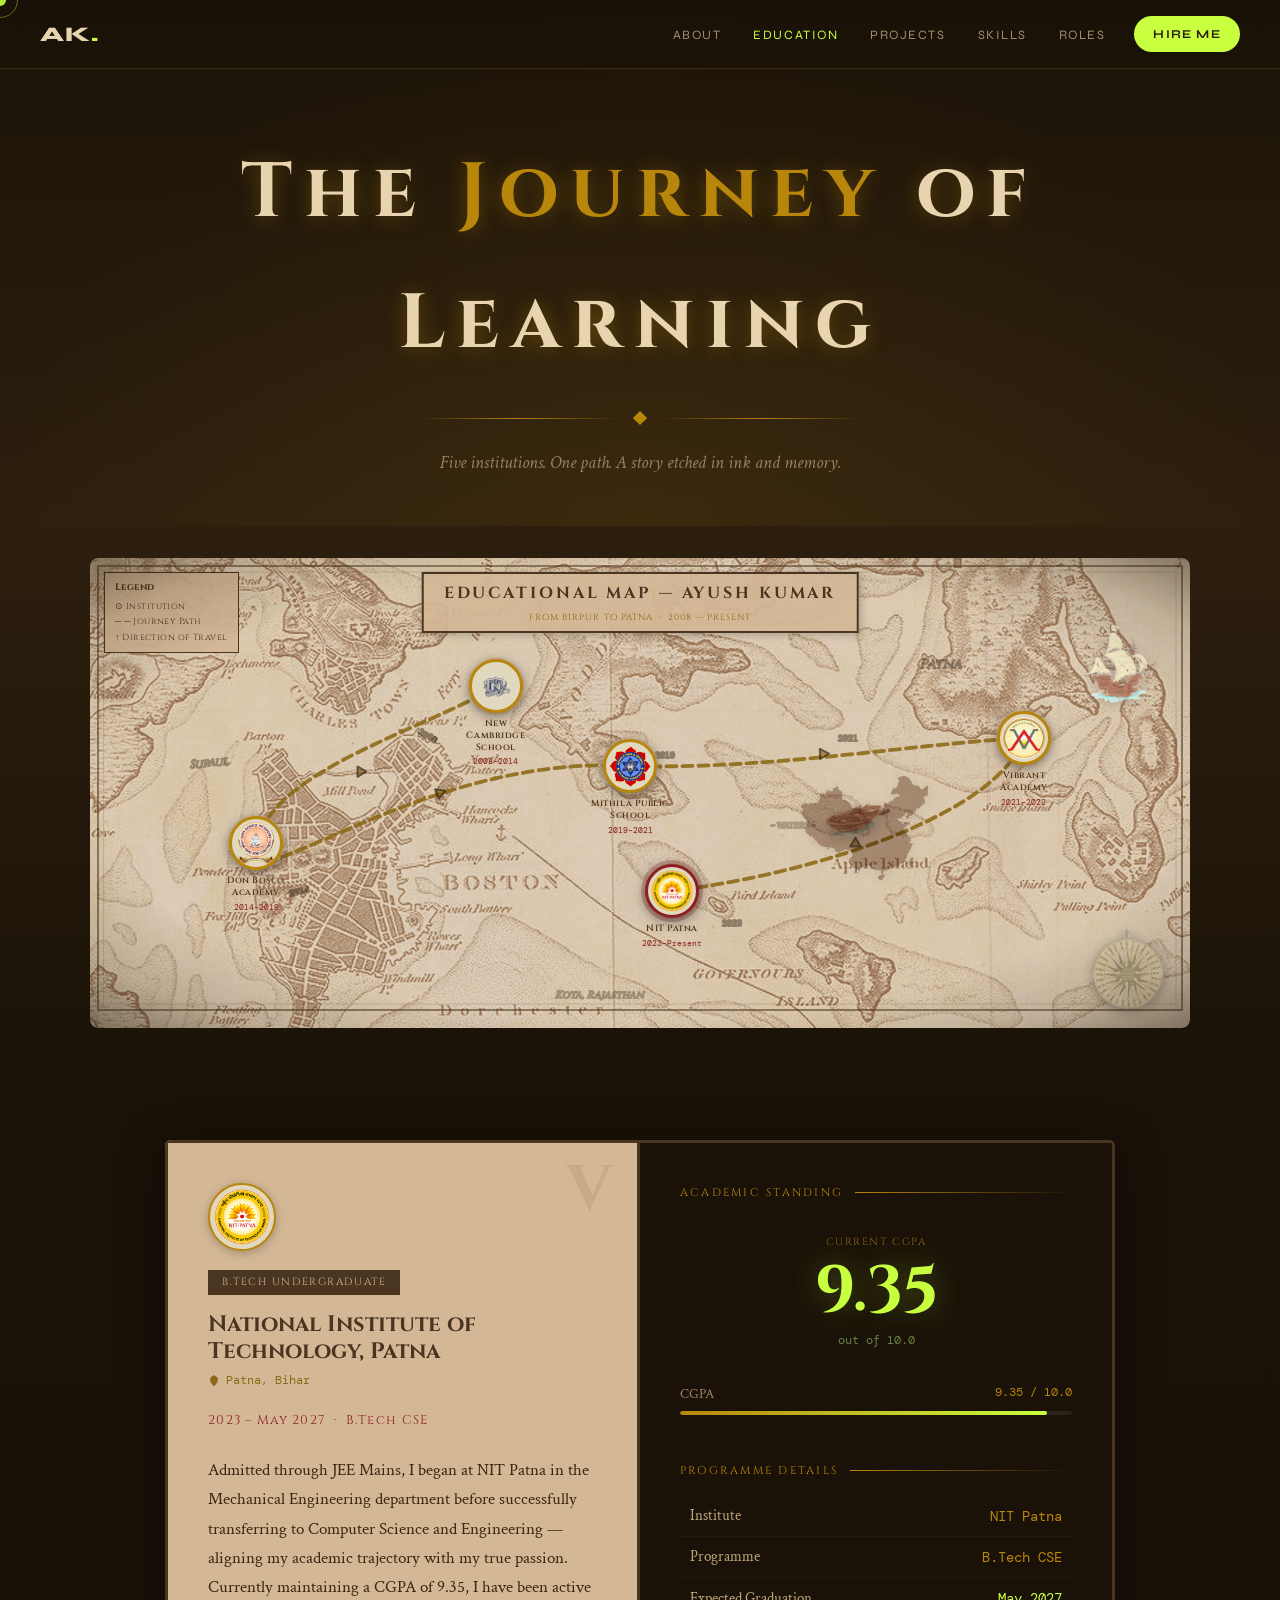
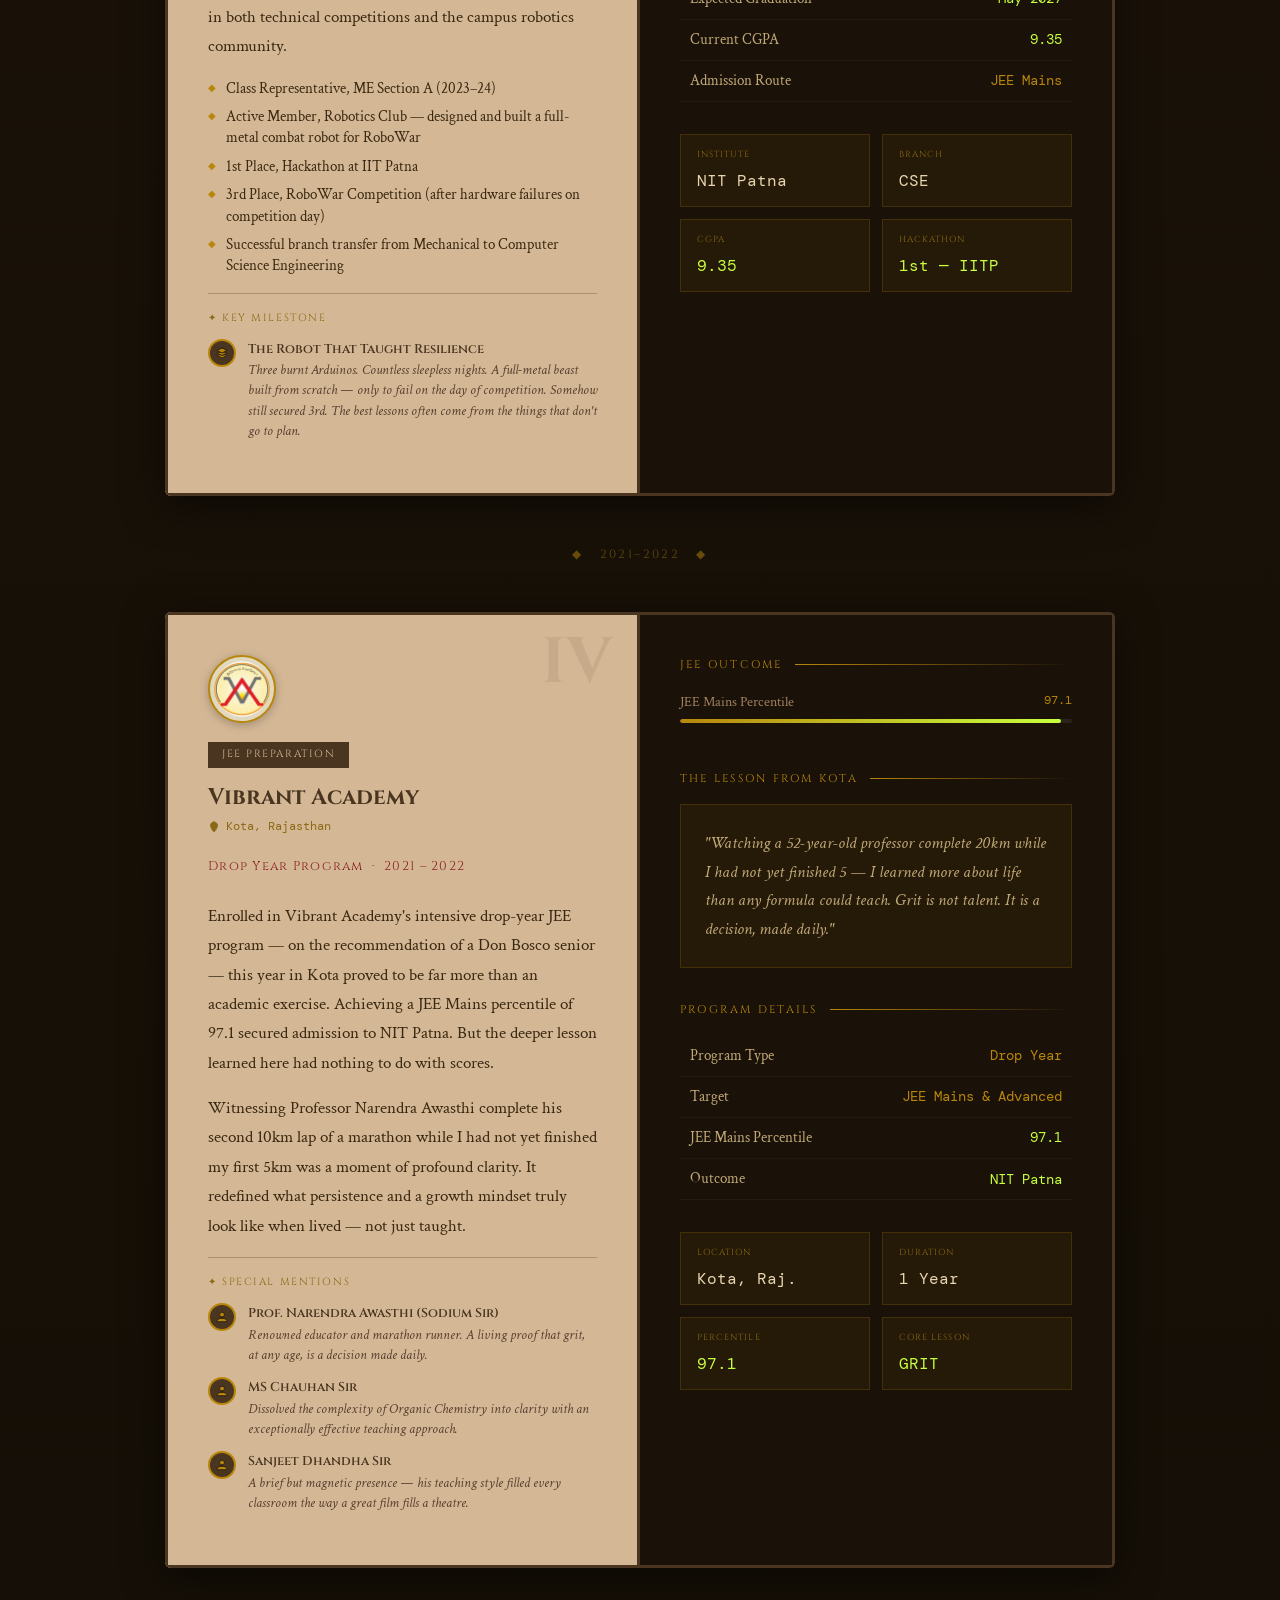
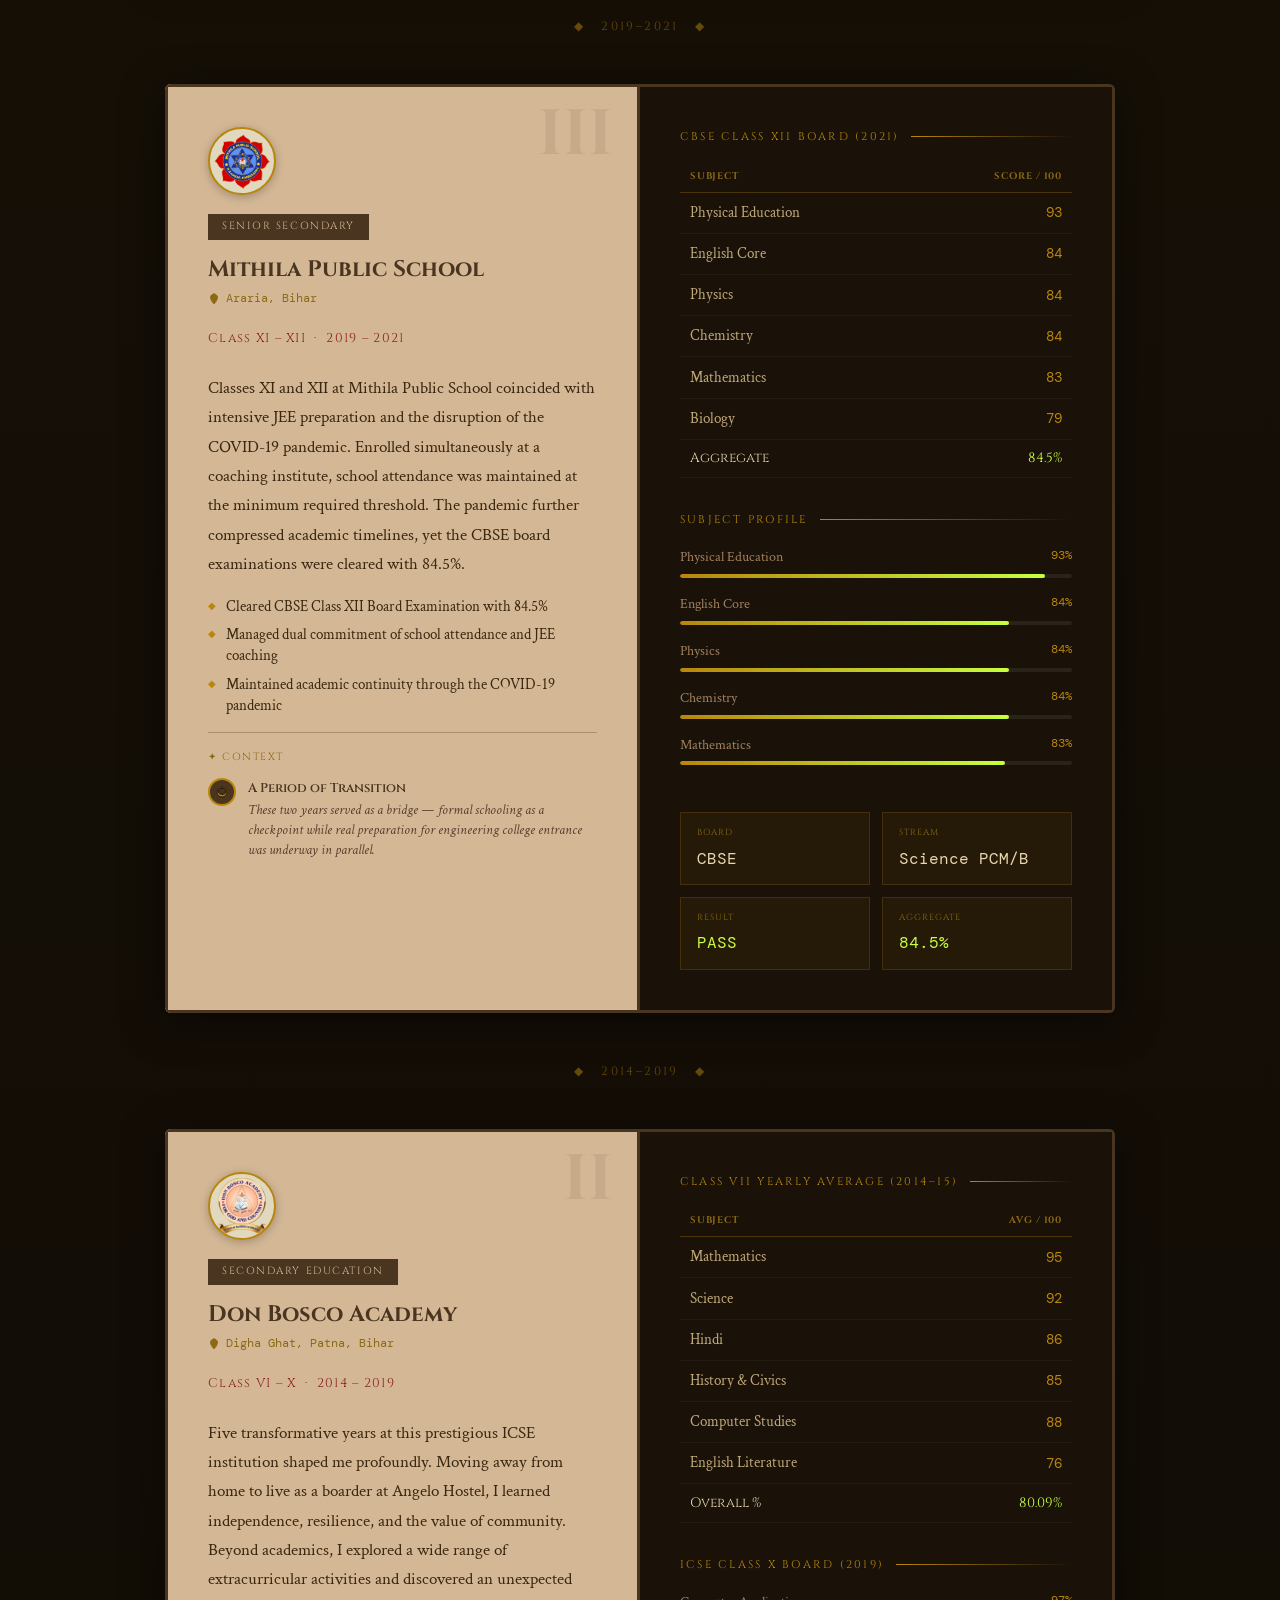
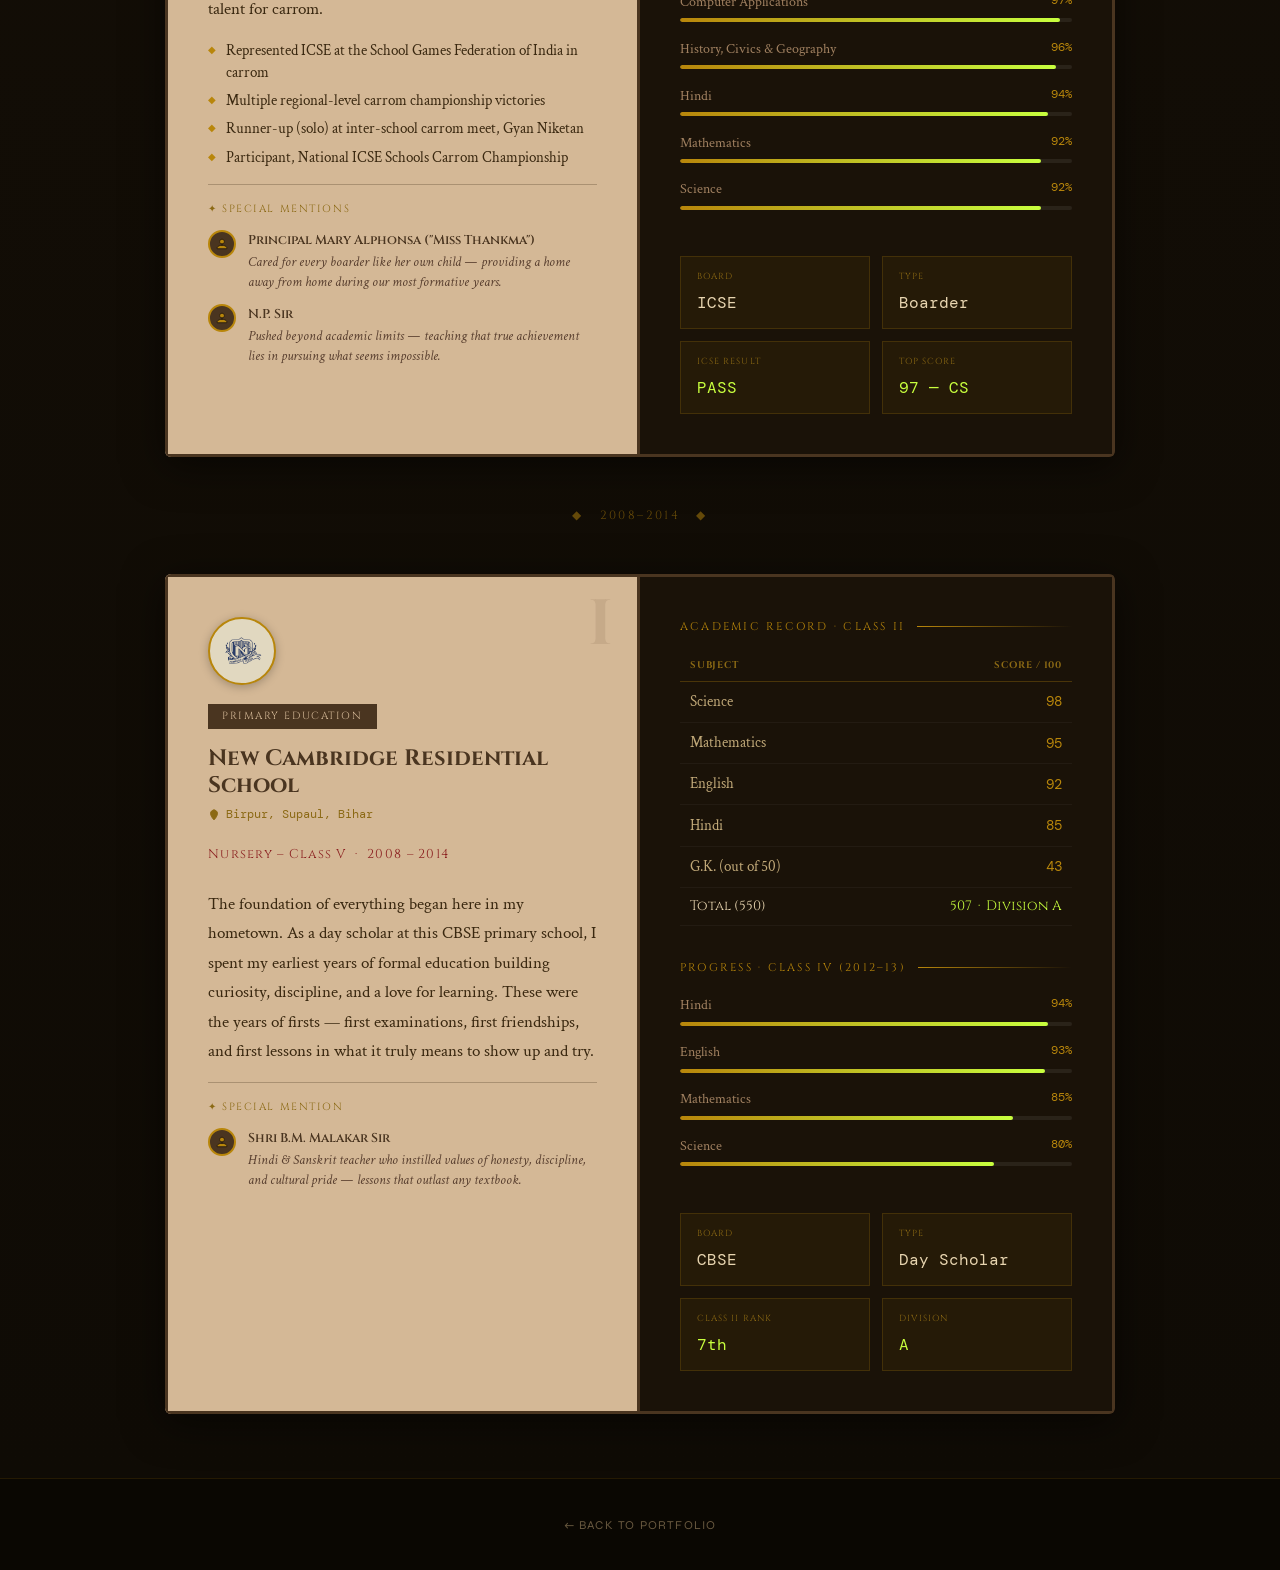
==== commit 57060e03: "Changed the theme of landing page to match" ====
--- a/education.html
+++ b/education.html
@@ -28,7 +28,7 @@
     .edu-nav { position: fixed; top: 0; left: 0; right: 0; z-index: 100; display: flex; align-items: center; justify-content: space-between; padding: 1rem 2.5rem; background: rgba(26,18,8,0.93); backdrop-filter: blur(12px); border-bottom: 1px solid rgba(200,160,80,0.2); }
     .edu-nav .nav-logo { font-family: 'Syne', sans-serif; font-weight: 800; font-size: 1.3rem; color: #e8d5b0; text-decoration: none; letter-spacing: 0.05em; }
     .edu-nav .nav-logo .dot { color: var(--accent); }
-    .edu-nav .nav-links { display: flex; gap: 2rem; list-style: none; }
+    .edu-nav .nav-links { display: flex; gap: 2rem; list-style: none; margin-right: 1.8rem; }
     .edu-nav .nav-links a { font-family: 'Syne', sans-serif; font-size: 0.8rem; letter-spacing: 0.12em; text-transform: uppercase; color: #a09070; text-decoration: none; transition: color 0.2s; }
     .edu-nav .nav-links a:hover, .edu-nav .nav-links a.active { color: var(--accent); }
     .edu-nav .nav-cta { font-family: 'Syne', sans-serif; font-size: 0.75rem; letter-spacing: 0.1em; text-transform: uppercase; color: var(--map-ink); background: var(--accent); padding: 0.5rem 1.2rem; text-decoration: none; font-weight: 700; transition: opacity 0.2s; }
@@ -44,8 +44,20 @@
     .ornament-line { flex: 1; max-width: 200px; height: 1px; background: linear-gradient(90deg, transparent, var(--map-gold), transparent); }
     .ornament-diamond { width: 10px; height: 10px; background: var(--map-gold); transform: rotate(45deg); }
 
-    /* MAP */
-    .map-wrapper { padding: 2rem 2rem 3rem; background: linear-gradient(180deg, #2d1f0e, #1a1208); display: flex; justify-content: center; }
+    /* ── MAP WRAPPER & FEATHERED CONTAINER ── */
+    .map-wrapper {
+      padding: 2rem 2rem 3rem;
+      background: linear-gradient(180deg, #2d1f0e, #1a1208);
+      display: flex;
+      justify-content: center;
+    }
+
+    /*
+     * Feathered / smooth-edge map:
+     * We clip the container with a slightly inset rounded rect so the
+     * background image fades naturally instead of having a hard border.
+     * The mask creates a radial-gradient vignette that dissolves the edges.
+     */
     .map-container {
       position: relative;
       width: 100%;
@@ -53,9 +65,28 @@
       background-image: url('resources/design elements/base_map.png');
       background-size: cover;
       background-position: center top;
-      border: 4px solid var(--map-dark);
-      box-shadow: 0 0 0 8px #1a1208, 0 0 60px rgba(184,134,11,0.3);
+      /* Remove hard border — feathering replaces it */
+      border: none;
+      box-shadow: 0 0 80px rgba(184,134,11,0.25);
       overflow: hidden;
+      border-radius: 8px;
+      /* Feathered edges via CSS mask – smooth dissolve on all sides */
+      -webkit-mask-image: radial-gradient(
+        ellipse 90% 88% at 50% 50%,
+        black 55%,
+        rgba(0,0,0,0.85) 68%,
+        rgba(0,0,0,0.5) 80%,
+        rgba(0,0,0,0.15) 90%,
+        transparent 100%
+      );
+      mask-image: radial-gradient(
+        ellipse 90% 88% at 50% 50%,
+        black 55%,
+        rgba(0,0,0,0.85) 68%,
+        rgba(0,0,0,0.5) 80%,
+        rgba(0,0,0,0.15) 90%,
+        transparent 100%
+      );
     }
     .map-container::before {
       content: '';
@@ -65,6 +96,32 @@
       pointer-events: none;
       z-index: 1;
     }
+
+    /*
+     * SVG viewBox is 0 0 1100 460.
+     * All pins and paths have been shifted so the entire
+     * group is visually centred both horizontally and vertically.
+     *
+     * Original pin approximate SVG coords:
+     *   NC  374,105  DB  134,262  MP  508,185  VA  902,157  NP  550,310
+     * Bounding box: x 134–902 (width 768), y 105–310 (height 205)
+     * Centre of bbox: x≈518, y≈207.5
+     * SVG centre: x=550, y=230
+     * Offset to apply: dx=+32, dy=+22.5 ≈ +32, +23
+     *
+     * New coords (rounded):
+     *   NC  406,128  DB  166,285  MP  540,208  VA  934,180  NP  582,333
+     * New bbox: x 166–934 (width 768), y 128–333 (height 205)
+     * New centre: x≈550, y≈230.5  ✓
+     *
+     * Pin CSS positions (left/top) derived from SVG coords / viewBox:
+     *   left = svgX / 1100 * 100 %,  top = svgY px  (pins use absolute px top)
+     *   NC:  left=36.9%, top=101px
+     *   DB:  left=15.1%, top=258px
+     *   MP:  left=49.1%, top=181px
+     *   VA:  left=84.9%, top=153px
+     *   NP:  left=52.9%, top=306px
+     */
     .map-svg-area { position: relative; z-index: 2; width: 100%; height: 460px; }
 
     .map-title-box { position: absolute; top: 14px; left: 50%; transform: translateX(-50%); font-family: 'Cinzel', serif; font-size: 1rem; font-weight: 700; color: var(--map-dark); letter-spacing: 0.18em; text-transform: uppercase; border: 2px solid var(--map-dark); padding: 6px 20px; background: rgba(212,184,150,0.92); z-index: 15; text-align: center; white-space: nowrap; box-shadow: 2px 2px 8px rgba(0,0,0,0.2); }
@@ -82,8 +139,8 @@
     /* Lake between VA and NP */
     .map-lake-img {
       position: absolute;
-      left: 62%;
-      top: 192px;
+      left: 64%;
+      top: 210px;
       z-index: 4;
       width: 145px;
       object-fit: contain;
@@ -94,8 +151,8 @@
     /* Boat sits on the lake */
     .map-boat-img {
       position: absolute;
-      left: 64.5%;
-      top: 220px;
+      left: 66.5%;
+      top: 240px;
       z-index: 5;
       width: 75px;
       object-fit: contain;
@@ -113,12 +170,22 @@
     .pin-label { font-family: 'Cinzel', serif; font-size: 0.56rem; font-weight: 600; color: var(--map-dark); letter-spacing: 0.06em; max-width: 82px; line-height: 1.3; text-shadow: 1px 1px 2px rgba(212,184,150,0.95), -1px -1px 2px rgba(212,184,150,0.95); }
     .pin-year { font-family: 'DM Mono', monospace; font-size: 0.5rem; color: var(--map-red); margin-top: 2px; text-shadow: 1px 1px 2px rgba(212,184,150,0.95); }
 
-    /* DETAIL SECTION */
+    /* ── DETAIL SECTION — stacked cards ── */
     .detail-section { background: linear-gradient(180deg, #1a1208 0%, #0f0b05 100%); padding: 4rem 2rem; }
-    .detail-grid { max-width: 950px; margin: 0 auto; }
-    .detail-card { display: none; opacity: 0; }
-    .detail-card.active { display: grid; grid-template-columns: 1fr 1fr; gap: 0; opacity: 1; animation: fadeCard 0.5s ease forwards; }
-    @keyframes fadeCard { from { opacity:0; transform:translateY(20px); } to { opacity:1; transform:none; } }
+    .detail-grid { max-width: 950px; margin: 0 auto; display: flex; flex-direction: column; gap: 3rem; }
+
+    /* Every card is always visible; no show/hide toggling */
+    .detail-card {
+      display: grid;
+      grid-template-columns: 1fr 1fr;
+      gap: 0;
+      /* Smooth entry on page load */
+      opacity: 1;
+      /* Feathered / rounded edges matching map aesthetic */
+      border-radius: 6px;
+      overflow: hidden;
+      box-shadow: 0 8px 40px rgba(0,0,0,0.55);
+    }
 
     .card-left { background: var(--map-bg); border: 3px solid var(--map-dark); padding: 2.5rem; position: relative; overflow: hidden; }
     .card-stage-num { font-family: 'Cinzel', serif; font-size: 4rem; font-weight: 700; color: rgba(74,53,32,0.1); position: absolute; top: 1rem; right: 1.5rem; line-height: 1; user-select: none; }
@@ -160,13 +227,18 @@
     .key-fact-label { font-family: 'Cinzel', serif; font-size: 0.55rem; letter-spacing: 0.12em; color: var(--map-path); text-transform: uppercase; margin-bottom: 0.3rem; }
     .key-fact-value { font-family: 'DM Mono', monospace; font-size: 1rem; color: #e8d5b0; }
     .key-fact-value.hi { color: var(--accent); }
-    .stage-nav { display: flex; justify-content: center; gap: 1rem; padding: 2rem; background: #0f0b05; }
-    .stage-dot { width: 12px; height: 12px; border: 2px solid rgba(184,134,11,0.4); background: transparent; transform: rotate(45deg); cursor: pointer; transition: all 0.2s; }
-    .stage-dot.active, .stage-dot:hover { background: var(--map-gold); border-color: var(--map-gold); box-shadow: 0 0 8px rgba(184,134,11,0.5); }
-    .stage-arrows { display: flex; justify-content: center; gap: 1rem; padding-bottom: 2rem; background: #0f0b05; }
-    .stage-arrow-btn { font-family: 'Cinzel', serif; font-size: 0.7rem; letter-spacing: 0.15em; text-transform: uppercase; color: #a08060; background: transparent; border: 1px solid rgba(184,134,11,0.3); padding: 0.6rem 1.5rem; cursor: pointer; transition: all 0.2s; display: flex; align-items: center; gap: 0.5rem; }
-    .stage-arrow-btn:hover { color: var(--map-gold); border-color: var(--map-gold); }
-    .stage-arrow-btn:disabled { opacity: 0.3; pointer-events: none; }
+
+    /* Divider between cards */
+    .card-divider {
+      display: flex;
+      align-items: center;
+      gap: 1rem;
+      margin: 0 auto;
+      max-width: 950px;
+    }
+    .card-divider-line { flex: 1; height: 1px; background: linear-gradient(90deg, transparent, rgba(184,134,11,0.35), transparent); }
+    .card-divider-icon { color: rgba(184,134,11,0.5); font-size: 0.75rem; font-family: 'Cinzel', serif; letter-spacing: 0.2em; white-space: nowrap; }
+
     .edu-footer { background: #0a0702; border-top: 1px solid rgba(184,134,11,0.15); padding: 2rem; text-align: center; }
     .edu-footer a { font-family: 'Syne', sans-serif; font-size: 0.75rem; letter-spacing: 0.1em; text-transform: uppercase; color: #6a5a40; text-decoration: none; transition: color 0.2s; }
     .edu-footer a:hover { color: var(--map-gold); }
@@ -181,7 +253,7 @@
       .edu-nav .nav-links { display: none; }
       .page-header { padding: 6rem 1.5rem 2rem; }
       .map-svg-area { height: 320px; }
-      .detail-card.active { grid-template-columns: 1fr; }
+      .detail-card { grid-template-columns: 1fr; }
       .card-right { border-left: 3px solid var(--map-dark); border-top: none; }
       .detail-section { padding: 2rem 1rem; }
       .pin-label { font-size: 0.48rem; max-width: 64px; }
@@ -207,7 +279,7 @@
       <li><a href="index.html#skills">Skills</a></li>
       <li><a href="index.html#responsibilities">Roles</a></li>
     </ul>
-    <a href="mailto:ayushkr1.ug23.cs@nitp.ac.in" class="nav-cta">Hire Me</a>
+    <a href="/cdn-cgi/l/email-protection#d8b9a1adabb0b3aae9f6adbfeaebf6bbab98b6b1aca8f6b9bbf6b1b6" class="nav-cta">Hire Me</a>
   </nav>
 
   <div class="page-header">
@@ -237,17 +309,10 @@
       </div>
 
       <!--
-        SVG path overlay.
-        ViewBox: 0 0 1100 460
-
-        CORRECT chronological path:
-          NC  (New Cambridge)   → left:34%,  top:78px   → SVG ≈ (374, 105)
-          DB  (Don Bosco)       → left:12.2%,top:235px  → SVG ≈ (134, 262)
-          MP  (Mithila Public)  → left:46.2%,top:158px  → SVG ≈ (508, 185)
-          VA  (Vibrant Academy) → left:82%,  top:130px  → SVG ≈ (902, 157)
-          NP  (NIT Patna)       → left:50%,  top:283px  → SVG ≈ (550, 310)
-
-        Path:  NC → DB → MP → VA → NP  (one continuous directed curve)
+        SVG viewBox: 0 0 1100 460
+        Centred pin coords (shifted +32 x, +23 y from original):
+          NC  406,128   DB  166,285   MP  540,208   VA  934,180   NP  582,333
+        BBox centre: x≈550, y≈230  ✓  (SVG centre)
       -->
       <svg class="map-svg-area" viewBox="0 0 1100 460" xmlns="http://www.w3.org/2000/svg" preserveAspectRatio="xMidYMid slice">
 
@@ -265,29 +330,22 @@
         </g>
 
         <!-- Geographic region labels -->
-        <text x="78" y="188" font-family="'Cinzel',serif" font-size="11" fill="#4a3520" opacity="0.38" font-style="italic" transform="rotate(-5,78,188)">Supaul</text>
-        <text x="358" y="112" font-family="'Cinzel',serif" font-size="10" fill="#4a3520" opacity="0.32" font-style="italic">Araria</text>
-        <text x="806" y="88" font-family="'Cinzel',serif" font-size="13" fill="#4a3520" opacity="0.40" font-style="italic">Patna</text>
-        <text x="442" y="418" font-family="'Cinzel',serif" font-size="10" fill="#4a3520" opacity="0.32" font-style="italic">Kota, Rajasthan</text>
-        <text x="660" y="250" font-family="'Cinzel',serif" font-size="9" fill="#4a3520" opacity="0.28" font-style="italic">~ waters ~</text>
+        <text x="100" y="210" font-family="'Cinzel',serif" font-size="11" fill="#4a3520" opacity="0.38" font-style="italic" transform="rotate(-5,100,210)">Supaul</text>
+        <text x="388" y="130" font-family="'Cinzel',serif" font-size="10" fill="#4a3520" opacity="0.32" font-style="italic">Araria</text>
+        <text x="830" y="110" font-family="'Cinzel',serif" font-size="13" fill="#4a3520" opacity="0.40" font-style="italic">Patna</text>
+        <text x="465" y="440" font-family="'Cinzel',serif" font-size="10" fill="#4a3520" opacity="0.32" font-style="italic">Kota, Rajasthan</text>
+        <text x="680" y="270" font-family="'Cinzel',serif" font-size="9" fill="#4a3520" opacity="0.28" font-style="italic">~ waters ~</text>
 
         <!--
-          JOURNEY PATH: NC (374,105) → DB (134,262) → MP (508,185) → VA (902,157) → NP (550,310)
-
-          Segment 1 – NC → DB: arc down-left
-          Segment 2 – DB → MP: S-curve up-right (goes south then sweeps north, mirroring
-                                the geographic reality of Patna→Araria)
-          Segment 3 – MP → VA: gentle rightward arc
-          Segment 4 – VA → NP: curve down-left back to Patna
+          JOURNEY PATH (centred coords):
+          NC 406,128 → DB 166,285 → MP 540,208 → VA 934,180 → NP 582,333
         -->
-
-        <!-- Main journey path (single continuous stroke) -->
         <path d="
-          M 374,105
-          C 310,148  155,190  134,262
-          C 112,332  296,170  508,185
-          C 650,188  800,162  902,157
-          C 875,232  702,292  550,310
+          M 406,128
+          C 340,170  185,210  166,285
+          C 145,355  328,195  540,208
+          C 680,212  830,185  934,180
+          C 908,255  730,315  582,333
         "
           fill="none"
           stroke="#8b6914"
@@ -296,71 +354,67 @@
           stroke-linecap="round"
           opacity="0.88"/>
 
-        <!-- Arrowheads indicating direction of travel -->
-        <!-- After NC heading toward DB -->
-        <g transform="translate(240,188) rotate(120)">
+        <!-- Arrowheads -->
+        <g transform="translate(272,211) rotate(120)">
           <polygon points="0,-5 9,0 0,5" fill="#8b6914" opacity="0.72"/>
         </g>
-        <!-- After DB heading toward MP -->
-        <g transform="translate(315,215) rotate(-22)">
+        <g transform="translate(347,236) rotate(-22)">
           <polygon points="0,-5 9,0 0,5" fill="#8b6914" opacity="0.70"/>
         </g>
-        <!-- Along MP → VA -->
-        <g transform="translate(700,173) rotate(-2)">
+        <g transform="translate(730,196) rotate(-2)">
           <polygon points="0,-5 9,0 0,5" fill="#8b6914" opacity="0.68"/>
         </g>
-        <!-- Along VA → NP -->
-        <g transform="translate(738,262) rotate(150)">
+        <g transform="translate(768,284) rotate(150)">
           <polygon points="0,-5 9,0 0,5" fill="#8b6914" opacity="0.65"/>
         </g>
 
-        <!-- Pin anchor dots (subtle ring at each checkpoint) -->
-        <circle cx="374" cy="105" r="4.5" fill="none" stroke="#8b6914" stroke-width="1.5" opacity="0.45"/>
-        <circle cx="134" cy="262" r="4.5" fill="none" stroke="#8b6914" stroke-width="1.5" opacity="0.45"/>
-        <circle cx="508" cy="185" r="4.5" fill="none" stroke="#8b6914" stroke-width="1.5" opacity="0.45"/>
-        <circle cx="902" cy="157" r="4.5" fill="none" stroke="#8b6914" stroke-width="1.5" opacity="0.45"/>
-        <circle cx="550" cy="310" r="4.5" fill="none" stroke="#8b6914" stroke-width="1.5" opacity="0.45"/>
-
-        <!-- Year labels along path -->
-        <text x="298" y="154" font-family="'DM Mono',monospace" font-size="8" fill="#4a3520" opacity="0.48" transform="rotate(30,298,154)">2008</text>
-        <text x="170" y="315" font-family="'DM Mono',monospace" font-size="8" fill="#4a3520" opacity="0.44" transform="rotate(-10,170,315)">2014</text>
-        <text x="535" y="178" font-family="'DM Mono',monospace" font-size="8" fill="#4a3520" opacity="0.44">2019</text>
-        <text x="718" y="160" font-family="'DM Mono',monospace" font-size="8" fill="#4a3520" opacity="0.42">2021</text>
-        <text x="600" y="344" font-family="'DM Mono',monospace" font-size="8" fill="#4a3520" opacity="0.44">2023</text>
+        <!-- Pin anchor dots -->
+        <circle cx="406" cy="128" r="4.5" fill="none" stroke="#8b6914" stroke-width="1.5" opacity="0.45"/>
+        <circle cx="166" cy="285" r="4.5" fill="none" stroke="#8b6914" stroke-width="1.5" opacity="0.45"/>
+        <circle cx="540" cy="208" r="4.5" fill="none" stroke="#8b6914" stroke-width="1.5" opacity="0.45"/>
+        <circle cx="934" cy="180" r="4.5" fill="none" stroke="#8b6914" stroke-width="1.5" opacity="0.45"/>
+        <circle cx="582" cy="333" r="4.5" fill="none" stroke="#8b6914" stroke-width="1.5" opacity="0.45"/>
+
+        <!-- Year labels -->
+        <text x="328" y="175" font-family="'DM Mono',monospace" font-size="8" fill="#4a3520" opacity="0.48" transform="rotate(30,328,175)">2008</text>
+        <text x="200" y="338" font-family="'DM Mono',monospace" font-size="8" fill="#4a3520" opacity="0.44" transform="rotate(-10,200,338)">2014</text>
+        <text x="565" y="200" font-family="'DM Mono',monospace" font-size="8" fill="#4a3520" opacity="0.44">2019</text>
+        <text x="748" y="183" font-family="'DM Mono',monospace" font-size="8" fill="#4a3520" opacity="0.42">2021</text>
+        <text x="632" y="368" font-family="'DM Mono',monospace" font-size="8" fill="#4a3520" opacity="0.44">2023</text>
       </svg>
 
-      <!-- ── LOGO PINS (chronological order) ── -->
-
-      <!-- Pin 0: New Cambridge — upper left-center (pushed below title box) -->
-      <div class="map-pin active" id="pin-0" style="left:34%;top:78px" onclick="selectStage(0)">
+      <!-- ── LOGO PINS (centred positions derived from SVG coords) ── -->
+
+      <!-- NC: svgX=406 → left=36.9%, svgY=128 → top=101px -->
+      <div class="map-pin" id="pin-0" style="left:36.9%;top:101px" onclick="highlightPin(0)">
         <div class="pin-logo"><img src="resources/logos/newCambridge_LOGO.png" alt="New Cambridge"/></div>
         <div class="pin-label">New Cambridge School</div>
         <div class="pin-year">2008–2014</div>
       </div>
 
-      <!-- Pin 1: Don Bosco — lower left -->
-      <div class="map-pin" id="pin-1" style="left:12.2%;top:235px" onclick="selectStage(1)">
+      <!-- DB: svgX=166 → left=15.1%, svgY=285 → top=258px -->
+      <div class="map-pin" id="pin-1" style="left:15.1%;top:258px" onclick="highlightPin(1)">
         <div class="pin-logo"><img src="resources/logos/donBosco_LOGO.png" alt="Don Bosco"/></div>
         <div class="pin-label">Don Bosco Academy</div>
         <div class="pin-year">2014–2019</div>
       </div>
 
-      <!-- Pin 2: Mithila Public — center -->
-      <div class="map-pin" id="pin-2" style="left:46.2%;top:158px" onclick="selectStage(2)">
+      <!-- MP: svgX=540 → left=49.1%, svgY=208 → top=181px -->
+      <div class="map-pin" id="pin-2" style="left:49.1%;top:181px" onclick="highlightPin(2)">
         <div class="pin-logo"><img src="resources/logos/mithilaPublic_LOGO.png" alt="Mithila Public"/></div>
         <div class="pin-label">Mithila Public School</div>
         <div class="pin-year">2019–2021</div>
       </div>
 
-      <!-- Pin 3: Vibrant Academy — far right -->
-      <div class="map-pin" id="pin-3" style="left:82%;top:130px" onclick="selectStage(3)">
+      <!-- VA: svgX=934 → left=84.9%, svgY=180 → top=153px -->
+      <div class="map-pin" id="pin-3" style="left:84.9%;top:153px" onclick="highlightPin(3)">
         <div class="pin-logo"><img src="resources/logos/vibrantAcademy_LOGO.png" alt="Vibrant Academy"/></div>
         <div class="pin-label">Vibrant Academy</div>
         <div class="pin-year">2021–2022</div>
       </div>
 
-      <!-- Pin 4: NIT Patna — lower center-right -->
-      <div class="map-pin" id="pin-4" style="left:50%;top:283px" onclick="selectStage(4)">
+      <!-- NP: svgX=582 → left=52.9%, svgY=333 → top=306px -->
+      <div class="map-pin active" id="pin-4" style="left:52.9%;top:306px" onclick="highlightPin(4)">
         <div class="pin-logo"><img src="resources/logos/NITP_LOGO.png" alt="NIT Patna"/></div>
         <div class="pin-label">NIT Patna</div>
         <div class="pin-year">2023–Present</div>
@@ -380,60 +434,196 @@
     </div>
   </div>
 
-  <!-- DETAIL SECTION -->
+  <!-- ══════════════════════════════════════════════════
+       DETAIL SECTION — stacked, most recent → oldest
+       Order: NIT Patna (4) → Vibrant (3) → Mithila (2) → Don Bosco (1) → New Cambridge (0)
+       ══════════════════════════════════════════════════ -->
   <div class="detail-section">
     <div class="detail-grid">
 
-      <!-- CARD 0: New Cambridge -->
-      <div class="detail-card active" id="card-0">
+      <!-- ── CARD: NIT Patna (most recent) ── -->
+      <div class="detail-card" id="card-4">
         <div class="card-left">
-          <div class="card-stage-num">I</div>
-          <div class="card-logo"><img src="resources/logos/newCambridge_LOGO.png" alt="New Cambridge Logo"/></div>
-          <div class="card-badge">Primary Education</div>
-          <h2 class="card-school-name">New Cambridge Residential School</h2>
-          <div class="card-location"><svg viewBox="0 0 24 24"><path d="M12 2C8.13 2 5 5.13 5 9c0 5.25 7 13 7 13s7-7.75 7-13c0-3.87-3.13-7-7-7z"/></svg>Birpur, Supaul, Bihar</div>
-          <div class="card-years">Nursery &ndash; Class V &nbsp;&middot;&nbsp; 2008 &ndash; 2014</div>
-          <p class="card-desc">The foundation of everything began here in my hometown. As a day scholar at this CBSE primary school, I spent my earliest years of formal education building curiosity, discipline, and a love for learning. These were the years of firsts — first examinations, first friendships, and first lessons in what it truly means to show up and try.</p>
+          <div class="card-stage-num">V</div>
+          <div class="card-logo"><img src="resources/logos/NITP_LOGO.png" alt="NIT Patna Logo"/></div>
+          <div class="card-badge">B.Tech Undergraduate</div>
+          <h2 class="card-school-name">National Institute of Technology, Patna</h2>
+          <div class="card-location"><svg viewBox="0 0 24 24"><path d="M12 2C8.13 2 5 5.13 5 9c0 5.25 7 13 7 13s7-7.75 7-13c0-3.87-3.13-7-7-7z"/></svg>Patna, Bihar</div>
+          <div class="card-years">2023 &ndash; May 2027 &nbsp;&middot;&nbsp; B.Tech CSE</div>
+          <p class="card-desc">Admitted through JEE Mains, I began at NIT Patna in the Mechanical Engineering department before successfully transferring to Computer Science and Engineering — aligning my academic trajectory with my true passion. Currently maintaining a CGPA of 9.35, I have been active in both technical competitions and the campus robotics community.</p>
+          <ul class="achievement-list">
+            <li>Class Representative, ME Section A (2023–24)</li>
+            <li>Active Member, Robotics Club &mdash; designed and built a full-metal combat robot for RoboWar</li>
+            <li>1st Place, Hackathon at IIT Patna</li>
+            <li>3rd Place, RoboWar Competition (after hardware failures on competition day)</li>
+            <li>Successful branch transfer from Mechanical to Computer Science Engineering</li>
+          </ul>
           <div class="card-special">
-            <div class="card-special-title">&#10022; Special Mention</div>
+            <div class="card-special-title">&#10022; Key Milestone</div>
+            <div class="mentor-item">
+              <div class="mentor-icon"><svg viewBox="0 0 24 24"><path d="M12 2L2 7l10 5 10-5-10-5zM2 17l10 5 10-5M2 12l10 5 10-5"/></svg></div>
+              <div><div class="mentor-name">The Robot That Taught Resilience</div><div class="mentor-note">Three burnt Arduinos. Countless sleepless nights. A full-metal beast built from scratch — only to fail on the day of competition. Somehow still secured 3rd. The best lessons often come from the things that don't go to plan.</div></div>
+            </div>
+          </div>
+        </div>
+        <div class="card-right">
+          <div>
+            <div class="marks-section-title">Academic Standing</div>
+            <div class="cgpa-display">
+              <div class="cgpa-label">CURRENT CGPA</div>
+              <div class="cgpa-num">9.35</div>
+              <div class="cgpa-sub">out of 10.0</div>
+            </div>
+            <div class="stat-bar-row" style="margin-top:1rem">
+              <div class="stat-bar-label"><span>CGPA</span><span>9.35 / 10.0</span></div>
+              <div class="stat-bar-track"><div class="stat-bar-fill" data-width="93.5"></div></div>
+            </div>
+          </div>
+          <div>
+            <div class="marks-section-title">Programme Details</div>
+            <table class="marks-table">
+              <tbody>
+                <tr><td>Institute</td><td class="score-cell">NIT Patna</td></tr>
+                <tr><td>Programme</td><td class="score-cell">B.Tech CSE</td></tr>
+                <tr><td>Expected Graduation</td><td class="score-cell" style="color:var(--accent)!important">May 2027</td></tr>
+                <tr><td>Current CGPA</td><td class="score-cell" style="color:var(--accent)!important">9.35</td></tr>
+                <tr><td>Admission Route</td><td class="score-cell">JEE Mains</td></tr>
+              </tbody>
+            </table>
+          </div>
+          <div class="key-facts">
+            <div class="key-fact"><div class="key-fact-label">Institute</div><div class="key-fact-value">NIT Patna</div></div>
+            <div class="key-fact"><div class="key-fact-label">Branch</div><div class="key-fact-value">CSE</div></div>
+            <div class="key-fact"><div class="key-fact-label">CGPA</div><div class="key-fact-value hi">9.35</div></div>
+            <div class="key-fact"><div class="key-fact-label">Hackathon</div><div class="key-fact-value hi">1st &mdash; IITP</div></div>
+          </div>
+        </div>
+      </div>
+
+      <div class="card-divider"><div class="card-divider-line"></div><div class="card-divider-icon">◆ &nbsp; 2021–2022 &nbsp; ◆</div><div class="card-divider-line"></div></div>
+
+      <!-- ── CARD: Vibrant Academy ── -->
+      <div class="detail-card" id="card-3">
+        <div class="card-left">
+          <div class="card-stage-num">IV</div>
+          <div class="card-logo"><img src="resources/logos/vibrantAcademy_LOGO.png" alt="Vibrant Academy Logo"/></div>
+          <div class="card-badge">JEE Preparation</div>
+          <h2 class="card-school-name">Vibrant Academy</h2>
+          <div class="card-location"><svg viewBox="0 0 24 24"><path d="M12 2C8.13 2 5 5.13 5 9c0 5.25 7 13 7 13s7-7.75 7-13c0-3.87-3.13-7-7-7z"/></svg>Kota, Rajasthan</div>
+          <div class="card-years">Drop Year Program &nbsp;&middot;&nbsp; 2021 &ndash; 2022</div>
+          <p class="card-desc">Enrolled in Vibrant Academy's intensive drop-year JEE program — on the recommendation of a Don Bosco senior — this year in Kota proved to be far more than an academic exercise. Achieving a JEE Mains percentile of 97.1 secured admission to NIT Patna. But the deeper lesson learned here had nothing to do with scores.</p>
+          <p class="card-desc">Witnessing Professor Narendra Awasthi complete his second 10km lap of a marathon while I had not yet finished my first 5km was a moment of profound clarity. It redefined what persistence and a growth mindset truly look like when lived — not just taught.</p>
+          <div class="card-special">
+            <div class="card-special-title">&#10022; Special Mentions</div>
             <div class="mentor-item">
               <div class="mentor-icon"><svg viewBox="0 0 24 24"><path d="M12 12c2.7 0 4.8-2.1 4.8-4.8S14.7 2.4 12 2.4 7.2 4.5 7.2 7.2 9.3 12 12 12zm0 2.4c-3.2 0-9.6 1.6-9.6 4.8v2.4h19.2v-2.4c0-3.2-6.4-4.8-9.6-4.8z"/></svg></div>
-              <div><div class="mentor-name">Shri B.M. Malakar Sir</div><div class="mentor-note">Hindi &amp; Sanskrit teacher who instilled values of honesty, discipline, and cultural pride — lessons that outlast any textbook.</div></div>
+              <div><div class="mentor-name">Prof. Narendra Awasthi (Sodium Sir)</div><div class="mentor-note">Renowned educator and marathon runner. A living proof that grit, at any age, is a decision made daily.</div></div>
+            </div>
+            <div class="mentor-item">
+              <div class="mentor-icon"><svg viewBox="0 0 24 24"><path d="M12 12c2.7 0 4.8-2.1 4.8-4.8S14.7 2.4 12 2.4 7.2 4.5 7.2 7.2 9.3 12 12 12zm0 2.4c-3.2 0-9.6 1.6-9.6 4.8v2.4h19.2v-2.4c0-3.2-6.4-4.8-9.6-4.8z"/></svg></div>
+              <div><div class="mentor-name">MS Chauhan Sir</div><div class="mentor-note">Dissolved the complexity of Organic Chemistry into clarity with an exceptionally effective teaching approach.</div></div>
+            </div>
+            <div class="mentor-item">
+              <div class="mentor-icon"><svg viewBox="0 0 24 24"><path d="M12 12c2.7 0 4.8-2.1 4.8-4.8S14.7 2.4 12 2.4 7.2 4.5 7.2 7.2 9.3 12 12 12zm0 2.4c-3.2 0-9.6 1.6-9.6 4.8v2.4h19.2v-2.4c0-3.2-6.4-4.8-9.6-4.8z"/></svg></div>
+              <div><div class="mentor-name">Sanjeet Dhandha Sir</div><div class="mentor-note">A brief but magnetic presence — his teaching style filled every classroom the way a great film fills a theatre.</div></div>
             </div>
           </div>
         </div>
         <div class="card-right">
           <div>
-            <div class="marks-section-title">Academic Record &middot; Class II</div>
+            <div class="marks-section-title">JEE Outcome</div>
+            <div class="stat-bar-row" style="margin-top:0.5rem">
+              <div class="stat-bar-label"><span>JEE Mains Percentile</span><span>97.1</span></div>
+              <div class="stat-bar-track"><div class="stat-bar-fill" data-width="97.1"></div></div>
+            </div>
+          </div>
+          <div>
+            <div class="marks-section-title">The Lesson from Kota</div>
+            <div class="quote-box">
+              <p>"Watching a 52-year-old professor complete 20km while I had not yet finished 5 — I learned more about life than any formula could teach. Grit is not talent. It is a decision, made daily."</p>
+            </div>
+          </div>
+          <div>
+            <div class="marks-section-title">Program Details</div>
+            <table class="marks-table">
+              <tbody>
+                <tr><td>Program Type</td><td class="score-cell">Drop Year</td></tr>
+                <tr><td>Target</td><td class="score-cell">JEE Mains &amp; Advanced</td></tr>
+                <tr><td>JEE Mains Percentile</td><td class="score-cell" style="color:var(--accent)!important">97.1</td></tr>
+                <tr><td>Outcome</td><td class="score-cell" style="color:var(--accent)!important">NIT Patna</td></tr>
+              </tbody>
+            </table>
+          </div>
+          <div class="key-facts">
+            <div class="key-fact"><div class="key-fact-label">Location</div><div class="key-fact-value">Kota, Raj.</div></div>
+            <div class="key-fact"><div class="key-fact-label">Duration</div><div class="key-fact-value">1 Year</div></div>
+            <div class="key-fact"><div class="key-fact-label">Percentile</div><div class="key-fact-value hi">97.1</div></div>
+            <div class="key-fact"><div class="key-fact-label">Core Lesson</div><div class="key-fact-value hi">GRIT</div></div>
+          </div>
+        </div>
+      </div>
+
+      <div class="card-divider"><div class="card-divider-line"></div><div class="card-divider-icon">◆ &nbsp; 2019–2021 &nbsp; ◆</div><div class="card-divider-line"></div></div>
+
+      <!-- ── CARD: Mithila Public School ── -->
+      <div class="detail-card" id="card-2">
+        <div class="card-left">
+          <div class="card-stage-num">III</div>
+          <div class="card-logo"><img src="resources/logos/mithilaPublic_LOGO.png" alt="Mithila Public Logo"/></div>
+          <div class="card-badge">Senior Secondary</div>
+          <h2 class="card-school-name">Mithila Public School</h2>
+          <div class="card-location"><svg viewBox="0 0 24 24"><path d="M12 2C8.13 2 5 5.13 5 9c0 5.25 7 13 7 13s7-7.75 7-13c0-3.87-3.13-7-7-7z"/></svg>Araria, Bihar</div>
+          <div class="card-years">Class XI &ndash; XII &nbsp;&middot;&nbsp; 2019 &ndash; 2021</div>
+          <p class="card-desc">Classes XI and XII at Mithila Public School coincided with intensive JEE preparation and the disruption of the COVID-19 pandemic. Enrolled simultaneously at a coaching institute, school attendance was maintained at the minimum required threshold. The pandemic further compressed academic timelines, yet the CBSE board examinations were cleared with 84.5%.</p>
+          <ul class="achievement-list">
+            <li>Cleared CBSE Class XII Board Examination with 84.5%</li>
+            <li>Managed dual commitment of school attendance and JEE coaching</li>
+            <li>Maintained academic continuity through the COVID-19 pandemic</li>
+          </ul>
+          <div class="card-special">
+            <div class="card-special-title">&#10022; Context</div>
+            <div class="mentor-item">
+              <div class="mentor-icon"><svg viewBox="0 0 24 24"><path d="M12 2a10 10 0 100 20A10 10 0 0012 2zm1 14.93V15a1 1 0 00-2 0v1.93A8.001 8.001 0 014.07 11H6a1 1 0 000-2H4.07A8.001 8.001 0 0111 4.07V6a1 1 0 002 0V4.07A8.001 8.001 0 0119.93 11H18a1 1 0 000 2h1.93A8.001 8.001 0 0113 16.93z"/></svg></div>
+              <div><div class="mentor-name">A Period of Transition</div><div class="mentor-note">These two years served as a bridge — formal schooling as a checkpoint while real preparation for engineering college entrance was underway in parallel.</div></div>
+            </div>
+          </div>
+        </div>
+        <div class="card-right">
+          <div>
+            <div class="marks-section-title">CBSE Class XII Board (2021)</div>
             <table class="marks-table">
               <thead><tr><th>Subject</th><th style="text-align:right">Score / 100</th></tr></thead>
               <tbody>
-                <tr><td>Science</td><td class="score-cell">98</td></tr>
-                <tr><td>Mathematics</td><td class="score-cell">95</td></tr>
-                <tr><td>English</td><td class="score-cell">92</td></tr>
-                <tr><td>Hindi</td><td class="score-cell">85</td></tr>
-                <tr><td>G.K. (out of 50)</td><td class="score-cell">43</td></tr>
+                <tr><td>Physical Education</td><td class="score-cell">93</td></tr>
+                <tr><td>English Core</td><td class="score-cell">84</td></tr>
+                <tr><td>Physics</td><td class="score-cell">84</td></tr>
+                <tr><td>Chemistry</td><td class="score-cell">84</td></tr>
+                <tr><td>Mathematics</td><td class="score-cell">83</td></tr>
+                <tr><td>Biology</td><td class="score-cell">79</td></tr>
               </tbody>
-              <tfoot><tr class="total-row"><td>Total (550)</td><td class="score-cell" style="color:var(--accent)!important">507 &nbsp;&middot;&nbsp; Division A</td></tr></tfoot>
+              <tfoot><tr class="total-row"><td>Aggregate</td><td class="score-cell" style="color:var(--accent)!important">84.5%</td></tr></tfoot>
             </table>
           </div>
           <div>
-            <div class="marks-section-title">Progress &middot; Class IV (2012&ndash;13)</div>
-            <div class="stat-bar-row"><div class="stat-bar-label"><span>Hindi</span><span>94%</span></div><div class="stat-bar-track"><div class="stat-bar-fill" data-width="94"></div></div></div>
-            <div class="stat-bar-row"><div class="stat-bar-label"><span>English</span><span>93%</span></div><div class="stat-bar-track"><div class="stat-bar-fill" data-width="93"></div></div></div>
-            <div class="stat-bar-row"><div class="stat-bar-label"><span>Mathematics</span><span>85%</span></div><div class="stat-bar-track"><div class="stat-bar-fill" data-width="85"></div></div></div>
-            <div class="stat-bar-row"><div class="stat-bar-label"><span>Science</span><span>80%</span></div><div class="stat-bar-track"><div class="stat-bar-fill" data-width="80"></div></div></div>
+            <div class="marks-section-title">Subject Profile</div>
+            <div class="stat-bar-row"><div class="stat-bar-label"><span>Physical Education</span><span>93%</span></div><div class="stat-bar-track"><div class="stat-bar-fill" data-width="93"></div></div></div>
+            <div class="stat-bar-row"><div class="stat-bar-label"><span>English Core</span><span>84%</span></div><div class="stat-bar-track"><div class="stat-bar-fill" data-width="84"></div></div></div>
+            <div class="stat-bar-row"><div class="stat-bar-label"><span>Physics</span><span>84%</span></div><div class="stat-bar-track"><div class="stat-bar-fill" data-width="84"></div></div></div>
+            <div class="stat-bar-row"><div class="stat-bar-label"><span>Chemistry</span><span>84%</span></div><div class="stat-bar-track"><div class="stat-bar-fill" data-width="84"></div></div></div>
+            <div class="stat-bar-row"><div class="stat-bar-label"><span>Mathematics</span><span>83%</span></div><div class="stat-bar-track"><div class="stat-bar-fill" data-width="83"></div></div></div>
           </div>
           <div class="key-facts">
             <div class="key-fact"><div class="key-fact-label">Board</div><div class="key-fact-value">CBSE</div></div>
-            <div class="key-fact"><div class="key-fact-label">Type</div><div class="key-fact-value">Day Scholar</div></div>
-            <div class="key-fact"><div class="key-fact-label">Class II Rank</div><div class="key-fact-value hi">7th</div></div>
-            <div class="key-fact"><div class="key-fact-label">Division</div><div class="key-fact-value hi">A</div></div>
-          </div>
-        </div>
-      </div>
-
-      <!-- CARD 1: Don Bosco -->
+            <div class="key-fact"><div class="key-fact-label">Stream</div><div class="key-fact-value">Science PCM/B</div></div>
+            <div class="key-fact"><div class="key-fact-label">Result</div><div class="key-fact-value hi">PASS</div></div>
+            <div class="key-fact"><div class="key-fact-label">Aggregate</div><div class="key-fact-value hi">84.5%</div></div>
+          </div>
+        </div>
+      </div>
+
+      <div class="card-divider"><div class="card-divider-line"></div><div class="card-divider-icon">◆ &nbsp; 2014–2019 &nbsp; ◆</div><div class="card-divider-line"></div></div>
+
+      <!-- ── CARD: Don Bosco ── -->
       <div class="detail-card" id="card-1">
         <div class="card-left">
           <div class="card-stage-num">II</div>
@@ -463,7 +653,7 @@
         </div>
         <div class="card-right">
           <div>
-            <div class="marks-section-title">Class VII Yearly Average (2014&ndash;15)</div>
+            <div class="marks-section-title">Class VII Yearly Average (2014–15)</div>
             <table class="marks-table">
               <thead><tr><th>Subject</th><th style="text-align:right">Avg / 100</th></tr></thead>
               <tbody>
@@ -494,178 +684,53 @@
         </div>
       </div>
 
-      <!-- CARD 2: Mithila -->
-      <div class="detail-card" id="card-2">
+      <div class="card-divider"><div class="card-divider-line"></div><div class="card-divider-icon">◆ &nbsp; 2008–2014 &nbsp; ◆</div><div class="card-divider-line"></div></div>
+
+      <!-- ── CARD: New Cambridge (oldest) ── -->
+      <div class="detail-card" id="card-0">
         <div class="card-left">
-          <div class="card-stage-num">III</div>
-          <div class="card-logo"><img src="resources/logos/mithilaPublic_LOGO.png" alt="Mithila Public Logo"/></div>
-          <div class="card-badge">Senior Secondary</div>
-          <h2 class="card-school-name">Mithila Public School</h2>
-          <div class="card-location"><svg viewBox="0 0 24 24"><path d="M12 2C8.13 2 5 5.13 5 9c0 5.25 7 13 7 13s7-7.75 7-13c0-3.87-3.13-7-7-7z"/></svg>Araria, Bihar</div>
-          <div class="card-years">Class XI &ndash; XII &nbsp;&middot;&nbsp; 2019 &ndash; 2021</div>
-          <p class="card-desc">Classes XI and XII at Mithila Public School coincided with intensive JEE preparation and the disruption of the COVID-19 pandemic. Enrolled simultaneously at a coaching institute, school attendance was maintained at the minimum required threshold. The pandemic further compressed academic timelines, yet the CBSE board examinations were cleared with 84.5%.</p>
-          <ul class="achievement-list">
-            <li>Cleared CBSE Class XII Board Examination with 84.5%</li>
-            <li>Managed dual commitment of school attendance and JEE coaching</li>
-            <li>Maintained academic continuity through the COVID-19 pandemic</li>
-          </ul>
+          <div class="card-stage-num">I</div>
+          <div class="card-logo"><img src="resources/logos/newCambridge_LOGO.png" alt="New Cambridge Logo"/></div>
+          <div class="card-badge">Primary Education</div>
+          <h2 class="card-school-name">New Cambridge Residential School</h2>
+          <div class="card-location"><svg viewBox="0 0 24 24"><path d="M12 2C8.13 2 5 5.13 5 9c0 5.25 7 13 7 13s7-7.75 7-13c0-3.87-3.13-7-7-7z"/></svg>Birpur, Supaul, Bihar</div>
+          <div class="card-years">Nursery &ndash; Class V &nbsp;&middot;&nbsp; 2008 &ndash; 2014</div>
+          <p class="card-desc">The foundation of everything began here in my hometown. As a day scholar at this CBSE primary school, I spent my earliest years of formal education building curiosity, discipline, and a love for learning. These were the years of firsts — first examinations, first friendships, and first lessons in what it truly means to show up and try.</p>
           <div class="card-special">
-            <div class="card-special-title">&#10022; Context</div>
+            <div class="card-special-title">&#10022; Special Mention</div>
             <div class="mentor-item">
-              <div class="mentor-icon"><svg viewBox="0 0 24 24"><path d="M12 2a10 10 0 100 20A10 10 0 0012 2zm1 14.93V15a1 1 0 00-2 0v1.93A8.001 8.001 0 014.07 11H6a1 1 0 000-2H4.07A8.001 8.001 0 0111 4.07V6a1 1 0 002 0V4.07A8.001 8.001 0 0119.93 11H18a1 1 0 000 2h1.93A8.001 8.001 0 0113 16.93z"/></svg></div>
-              <div><div class="mentor-name">A Period of Transition</div><div class="mentor-note">These two years served as a bridge — formal schooling as a checkpoint while real preparation for engineering college entrance was underway in parallel.</div></div>
+              <div class="mentor-icon"><svg viewBox="0 0 24 24"><path d="M12 12c2.7 0 4.8-2.1 4.8-4.8S14.7 2.4 12 2.4 7.2 4.5 7.2 7.2 9.3 12 12 12zm0 2.4c-3.2 0-9.6 1.6-9.6 4.8v2.4h19.2v-2.4c0-3.2-6.4-4.8-9.6-4.8z"/></svg></div>
+              <div><div class="mentor-name">Shri B.M. Malakar Sir</div><div class="mentor-note">Hindi &amp; Sanskrit teacher who instilled values of honesty, discipline, and cultural pride — lessons that outlast any textbook.</div></div>
             </div>
           </div>
         </div>
         <div class="card-right">
           <div>
-            <div class="marks-section-title">CBSE Class XII Board (2021)</div>
+            <div class="marks-section-title">Academic Record &middot; Class II</div>
             <table class="marks-table">
               <thead><tr><th>Subject</th><th style="text-align:right">Score / 100</th></tr></thead>
               <tbody>
-                <tr><td>Physical Education</td><td class="score-cell">93</td></tr>
-                <tr><td>English Core</td><td class="score-cell">84</td></tr>
-                <tr><td>Physics</td><td class="score-cell">84</td></tr>
-                <tr><td>Chemistry</td><td class="score-cell">84</td></tr>
-                <tr><td>Mathematics</td><td class="score-cell">83</td></tr>
-                <tr><td>Biology</td><td class="score-cell">79</td></tr>
+                <tr><td>Science</td><td class="score-cell">98</td></tr>
+                <tr><td>Mathematics</td><td class="score-cell">95</td></tr>
+                <tr><td>English</td><td class="score-cell">92</td></tr>
+                <tr><td>Hindi</td><td class="score-cell">85</td></tr>
+                <tr><td>G.K. (out of 50)</td><td class="score-cell">43</td></tr>
               </tbody>
-              <tfoot><tr class="total-row"><td>Aggregate</td><td class="score-cell" style="color:var(--accent)!important">84.5%</td></tr></tfoot>
+              <tfoot><tr class="total-row"><td>Total (550)</td><td class="score-cell" style="color:var(--accent)!important">507 &nbsp;&middot;&nbsp; Division A</td></tr></tfoot>
             </table>
           </div>
           <div>
-            <div class="marks-section-title">Subject Profile</div>
-            <div class="stat-bar-row"><div class="stat-bar-label"><span>Physical Education</span><span>93%</span></div><div class="stat-bar-track"><div class="stat-bar-fill" data-width="93"></div></div></div>
-            <div class="stat-bar-row"><div class="stat-bar-label"><span>English Core</span><span>84%</span></div><div class="stat-bar-track"><div class="stat-bar-fill" data-width="84"></div></div></div>
-            <div class="stat-bar-row"><div class="stat-bar-label"><span>Physics</span><span>84%</span></div><div class="stat-bar-track"><div class="stat-bar-fill" data-width="84"></div></div></div>
-            <div class="stat-bar-row"><div class="stat-bar-label"><span>Chemistry</span><span>84%</span></div><div class="stat-bar-track"><div class="stat-bar-fill" data-width="84"></div></div></div>
-            <div class="stat-bar-row"><div class="stat-bar-label"><span>Mathematics</span><span>83%</span></div><div class="stat-bar-track"><div class="stat-bar-fill" data-width="83"></div></div></div>
+            <div class="marks-section-title">Progress &middot; Class IV (2012&ndash;13)</div>
+            <div class="stat-bar-row"><div class="stat-bar-label"><span>Hindi</span><span>94%</span></div><div class="stat-bar-track"><div class="stat-bar-fill" data-width="94"></div></div></div>
+            <div class="stat-bar-row"><div class="stat-bar-label"><span>English</span><span>93%</span></div><div class="stat-bar-track"><div class="stat-bar-fill" data-width="93"></div></div></div>
+            <div class="stat-bar-row"><div class="stat-bar-label"><span>Mathematics</span><span>85%</span></div><div class="stat-bar-track"><div class="stat-bar-fill" data-width="85"></div></div></div>
+            <div class="stat-bar-row"><div class="stat-bar-label"><span>Science</span><span>80%</span></div><div class="stat-bar-track"><div class="stat-bar-fill" data-width="80"></div></div></div>
           </div>
           <div class="key-facts">
             <div class="key-fact"><div class="key-fact-label">Board</div><div class="key-fact-value">CBSE</div></div>
-            <div class="key-fact"><div class="key-fact-label">Stream</div><div class="key-fact-value">Science PCM/B</div></div>
-            <div class="key-fact"><div class="key-fact-label">Result</div><div class="key-fact-value hi">PASS</div></div>
-            <div class="key-fact"><div class="key-fact-label">Aggregate</div><div class="key-fact-value hi">84.5%</div></div>
-          </div>
-        </div>
-      </div>
-
-      <!-- CARD 3: Vibrant -->
-      <div class="detail-card" id="card-3">
-        <div class="card-left">
-          <div class="card-stage-num">IV</div>
-          <div class="card-logo"><img src="resources/logos/vibrantAcademy_LOGO.png" alt="Vibrant Academy Logo"/></div>
-          <div class="card-badge">JEE Preparation</div>
-          <h2 class="card-school-name">Vibrant Academy</h2>
-          <div class="card-location"><svg viewBox="0 0 24 24"><path d="M12 2C8.13 2 5 5.13 5 9c0 5.25 7 13 7 13s7-7.75 7-13c0-3.87-3.13-7-7-7z"/></svg>Kota, Rajasthan</div>
-          <div class="card-years">Drop Year Program &nbsp;&middot;&nbsp; 2021 &ndash; 2022</div>
-          <p class="card-desc">Enrolled in Vibrant Academy's intensive drop-year JEE program — on the recommendation of a Don Bosco senior — this year in Kota proved to be far more than an academic exercise. Achieving a JEE Mains percentile of 97.1 secured admission to NIT Patna. But the deeper lesson learned here had nothing to do with scores.</p>
-          <p class="card-desc">Witnessing Professor Narendra Awasthi complete his second 10km lap of a marathon while I had not yet finished my first 5km was a moment of profound clarity. It redefined what persistence and a growth mindset truly look like when lived — not just taught.</p>
-          <div class="card-special">
-            <div class="card-special-title">&#10022; Special Mentions</div>
-            <div class="mentor-item">
-              <div class="mentor-icon"><svg viewBox="0 0 24 24"><path d="M12 12c2.7 0 4.8-2.1 4.8-4.8S14.7 2.4 12 2.4 7.2 4.5 7.2 7.2 9.3 12 12 12zm0 2.4c-3.2 0-9.6 1.6-9.6 4.8v2.4h19.2v-2.4c0-3.2-6.4-4.8-9.6-4.8z"/></svg></div>
-              <div><div class="mentor-name">Prof. Narendra Awasthi (Sodium Sir)</div><div class="mentor-note">Renowned educator and marathon runner. A living proof that grit, at any age, is a decision made daily.</div></div>
-            </div>
-            <div class="mentor-item">
-              <div class="mentor-icon"><svg viewBox="0 0 24 24"><path d="M12 12c2.7 0 4.8-2.1 4.8-4.8S14.7 2.4 12 2.4 7.2 4.5 7.2 7.2 9.3 12 12 12zm0 2.4c-3.2 0-9.6 1.6-9.6 4.8v2.4h19.2v-2.4c0-3.2-6.4-4.8-9.6-4.8z"/></svg></div>
-              <div><div class="mentor-name">MS Chauhan Sir</div><div class="mentor-note">Dissolved the complexity of Organic Chemistry into clarity with an exceptionally effective teaching approach.</div></div>
-            </div>
-            <div class="mentor-item">
-              <div class="mentor-icon"><svg viewBox="0 0 24 24"><path d="M12 12c2.7 0 4.8-2.1 4.8-4.8S14.7 2.4 12 2.4 7.2 4.5 7.2 7.2 9.3 12 12 12zm0 2.4c-3.2 0-9.6 1.6-9.6 4.8v2.4h19.2v-2.4c0-3.2-6.4-4.8-9.6-4.8z"/></svg></div>
-              <div><div class="mentor-name">Sanjeet Dhandha Sir</div><div class="mentor-note">A brief but magnetic presence — his teaching style filled every classroom the way a great film fills a theatre.</div></div>
-            </div>
-          </div>
-        </div>
-        <div class="card-right">
-          <div>
-            <div class="marks-section-title">JEE Outcome</div>
-            <div class="stat-bar-row" style="margin-top:0.5rem">
-              <div class="stat-bar-label"><span>JEE Mains Percentile</span><span>97.1</span></div>
-              <div class="stat-bar-track"><div class="stat-bar-fill" data-width="97.1"></div></div>
-            </div>
-          </div>
-          <div>
-            <div class="marks-section-title">The Lesson from Kota</div>
-            <div class="quote-box">
-              <p>"Watching a 52-year-old professor complete 20km while I had not yet finished 5 — I learned more about life than any formula could teach. Grit is not talent. It is a decision, made daily."</p>
-            </div>
-          </div>
-          <div>
-            <div class="marks-section-title">Program Details</div>
-            <table class="marks-table">
-              <tbody>
-                <tr><td>Program Type</td><td class="score-cell">Drop Year</td></tr>
-                <tr><td>Target</td><td class="score-cell">JEE Mains &amp; Advanced</td></tr>
-                <tr><td>JEE Mains Percentile</td><td class="score-cell" style="color:var(--accent)!important">97.1</td></tr>
-                <tr><td>Outcome</td><td class="score-cell" style="color:var(--accent)!important">NIT Patna</td></tr>
-              </tbody>
-            </table>
-          </div>
-          <div class="key-facts">
-            <div class="key-fact"><div class="key-fact-label">Location</div><div class="key-fact-value">Kota, Raj.</div></div>
-            <div class="key-fact"><div class="key-fact-label">Duration</div><div class="key-fact-value">1 Year</div></div>
-            <div class="key-fact"><div class="key-fact-label">Percentile</div><div class="key-fact-value hi">97.1</div></div>
-            <div class="key-fact"><div class="key-fact-label">Core Lesson</div><div class="key-fact-value hi">GRIT</div></div>
-          </div>
-        </div>
-      </div>
-
-      <!-- CARD 4: NIT Patna -->
-      <div class="detail-card" id="card-4">
-        <div class="card-left">
-          <div class="card-stage-num">V</div>
-          <div class="card-logo"><img src="resources/logos/NITP_LOGO.png" alt="NIT Patna Logo"/></div>
-          <div class="card-badge">B.Tech Undergraduate</div>
-          <h2 class="card-school-name">National Institute of Technology, Patna</h2>
-          <div class="card-location"><svg viewBox="0 0 24 24"><path d="M12 2C8.13 2 5 5.13 5 9c0 5.25 7 13 7 13s7-7.75 7-13c0-3.87-3.13-7-7-7z"/></svg>Patna, Bihar</div>
-          <div class="card-years">2023 &ndash; May 2027 &nbsp;&middot;&nbsp; B.Tech CSE</div>
-          <p class="card-desc">Admitted through JEE Mains, I began at NIT Patna in the Mechanical Engineering department before successfully transferring to Computer Science and Engineering — aligning my academic trajectory with my true passion. Currently maintaining a CGPA of 9.35, I have been active in both technical competitions and the campus robotics community.</p>
-          <ul class="achievement-list">
-            <li>Class Representative, ME Section A (2023&ndash;24)</li>
-            <li>Active Member, Robotics Club &mdash; designed and built a full-metal combat robot for RoboWar</li>
-            <li>1st Place, Hackathon at IIT Patna</li>
-            <li>3rd Place, RoboWar Competition (after hardware failures on competition day)</li>
-            <li>Successful branch transfer from Mechanical to Computer Science Engineering</li>
-          </ul>
-          <div class="card-special">
-            <div class="card-special-title">&#10022; Key Milestone</div>
-            <div class="mentor-item">
-              <div class="mentor-icon"><svg viewBox="0 0 24 24"><path d="M12 2L2 7l10 5 10-5-10-5zM2 17l10 5 10-5M2 12l10 5 10-5"/></svg></div>
-              <div><div class="mentor-name">The Robot That Taught Resilience</div><div class="mentor-note">Three burnt Arduinos. Countless sleepless nights. A full-metal beast built from scratch — only to fail on the day of competition. Somehow still secured 3rd. The best lessons often come from the things that don't go to plan.</div></div>
-            </div>
-          </div>
-        </div>
-        <div class="card-right">
-          <div>
-            <div class="marks-section-title">Academic Standing</div>
-            <div class="cgpa-display">
-              <div class="cgpa-label">CURRENT CGPA</div>
-              <div class="cgpa-num">9.35</div>
-              <div class="cgpa-sub">out of 10.0</div>
-            </div>
-            <div class="stat-bar-row" style="margin-top:1rem">
-              <div class="stat-bar-label"><span>CGPA</span><span>9.35 / 10.0</span></div>
-              <div class="stat-bar-track"><div class="stat-bar-fill" data-width="93.5"></div></div>
-            </div>
-          </div>
-          <div>
-            <div class="marks-section-title">Programme Details</div>
-            <table class="marks-table">
-              <tbody>
-                <tr><td>Institute</td><td class="score-cell">NIT Patna</td></tr>
-                <tr><td>Programme</td><td class="score-cell">B.Tech CSE</td></tr>
-                <tr><td>Expected Graduation</td><td class="score-cell" style="color:var(--accent)!important">May 2027</td></tr>
-                <tr><td>Current CGPA</td><td class="score-cell" style="color:var(--accent)!important">9.35</td></tr>
-                <tr><td>Admission Route</td><td class="score-cell">JEE Mains</td></tr>
-              </tbody>
-            </table>
-          </div>
-          <div class="key-facts">
-            <div class="key-fact"><div class="key-fact-label">Institute</div><div class="key-fact-value">NIT Patna</div></div>
-            <div class="key-fact"><div class="key-fact-label">Branch</div><div class="key-fact-value">CSE</div></div>
-            <div class="key-fact"><div class="key-fact-label">CGPA</div><div class="key-fact-value hi">9.35</div></div>
-            <div class="key-fact"><div class="key-fact-label">Hackathon</div><div class="key-fact-value hi">1st &mdash; IITP</div></div>
+            <div class="key-fact"><div class="key-fact-label">Type</div><div class="key-fact-value">Day Scholar</div></div>
+            <div class="key-fact"><div class="key-fact-label">Class II Rank</div><div class="key-fact-value hi">7th</div></div>
+            <div class="key-fact"><div class="key-fact-label">Division</div><div class="key-fact-value hi">A</div></div>
           </div>
         </div>
       </div>
@@ -673,52 +738,11 @@
     </div>
   </div>
 
-  <!-- Nav dots -->
-  <div class="stage-nav">
-    <div class="stage-dot active" onclick="selectStage(0)" title="New Cambridge School"></div>
-    <div class="stage-dot" onclick="selectStage(1)" title="Don Bosco Academy"></div>
-    <div class="stage-dot" onclick="selectStage(2)" title="Mithila Public School"></div>
-    <div class="stage-dot" onclick="selectStage(3)" title="Vibrant Academy"></div>
-    <div class="stage-dot" onclick="selectStage(4)" title="NIT Patna"></div>
-  </div>
-  <div class="stage-arrows">
-    <button class="stage-arrow-btn" id="btn-prev" onclick="navigate(-1)" disabled>
-      <svg width="14" height="14" viewBox="0 0 24 24" fill="currentColor"><path d="M15.41 16.59L10.83 12l4.58-4.59L14 6l-6 6 6 6z"/></svg>
-      Previous
-    </button>
-    <button class="stage-arrow-btn" id="btn-next" onclick="navigate(1)">
-      Next
-      <svg width="14" height="14" viewBox="0 0 24 24" fill="currentColor"><path d="M8.59 16.59L13.17 12 8.59 7.41 10 6l6 6-6 6z"/></svg>
-    </button>
-  </div>
-
   <div class="edu-footer"><a href="index.html">&larr; Back to Portfolio</a></div>
 
-  <script src="script.js"></script>
+  <script data-cfasync="false" src="/cdn-cgi/scripts/5c5dd728/cloudflare-static/email-decode.min.js"></script><script src="script.js"></script>
   <script>
-    let current = 0;
-    const total = 5;
-
-    function selectStage(idx) {
-      document.getElementById('card-' + current).classList.remove('active');
-      document.getElementById('pin-' + current).classList.remove('active');
-      document.querySelectorAll('.stage-dot')[current].classList.remove('active');
-      current = idx;
-      const card = document.getElementById('card-' + current);
-      card.classList.add('active');
-      document.getElementById('pin-' + current).classList.add('active');
-      document.querySelectorAll('.stage-dot')[current].classList.add('active');
-      setTimeout(() => animateBars(card), 80);
-      document.getElementById('btn-prev').disabled = current === 0;
-      document.getElementById('btn-next').disabled = current === total - 1;
-      document.querySelector('.detail-section').scrollIntoView({ behavior: 'smooth', block: 'start' });
-    }
-
-    function navigate(dir) {
-      const n = current + dir;
-      if (n >= 0 && n < total) selectStage(n);
-    }
-
+    /* ── Animate stat bars on scroll using IntersectionObserver ── */
     function animateBars(container) {
       container.querySelectorAll('.stat-bar-fill').forEach(bar => {
         const w = bar.dataset.width;
@@ -727,7 +751,29 @@
       });
     }
 
-    animateBars(document.getElementById('card-0'));
+    const observer = new IntersectionObserver((entries) => {
+      entries.forEach(entry => {
+        if (entry.isIntersecting) {
+          animateBars(entry.target);
+          observer.unobserve(entry.target);
+        }
+      });
+    }, { threshold: 0.25 });
+
+    document.querySelectorAll('.detail-card').forEach(card => observer.observe(card));
+
+    /* ── Pin highlight (cosmetic only — no scrolling/toggling) ── */
+    function highlightPin(idx) {
+      document.querySelectorAll('.map-pin').forEach(p => p.classList.remove('active'));
+      document.getElementById('pin-' + idx).classList.add('active');
+
+      /* Scroll to the matching card */
+      const card = document.getElementById('card-' + idx);
+      if (card) {
+        const y = card.getBoundingClientRect().top + window.scrollY - 24;
+        window.scrollTo({ top: y, behavior: 'smooth' });
+      }
+    }
   </script>
 </body>
-</html>
+</html>
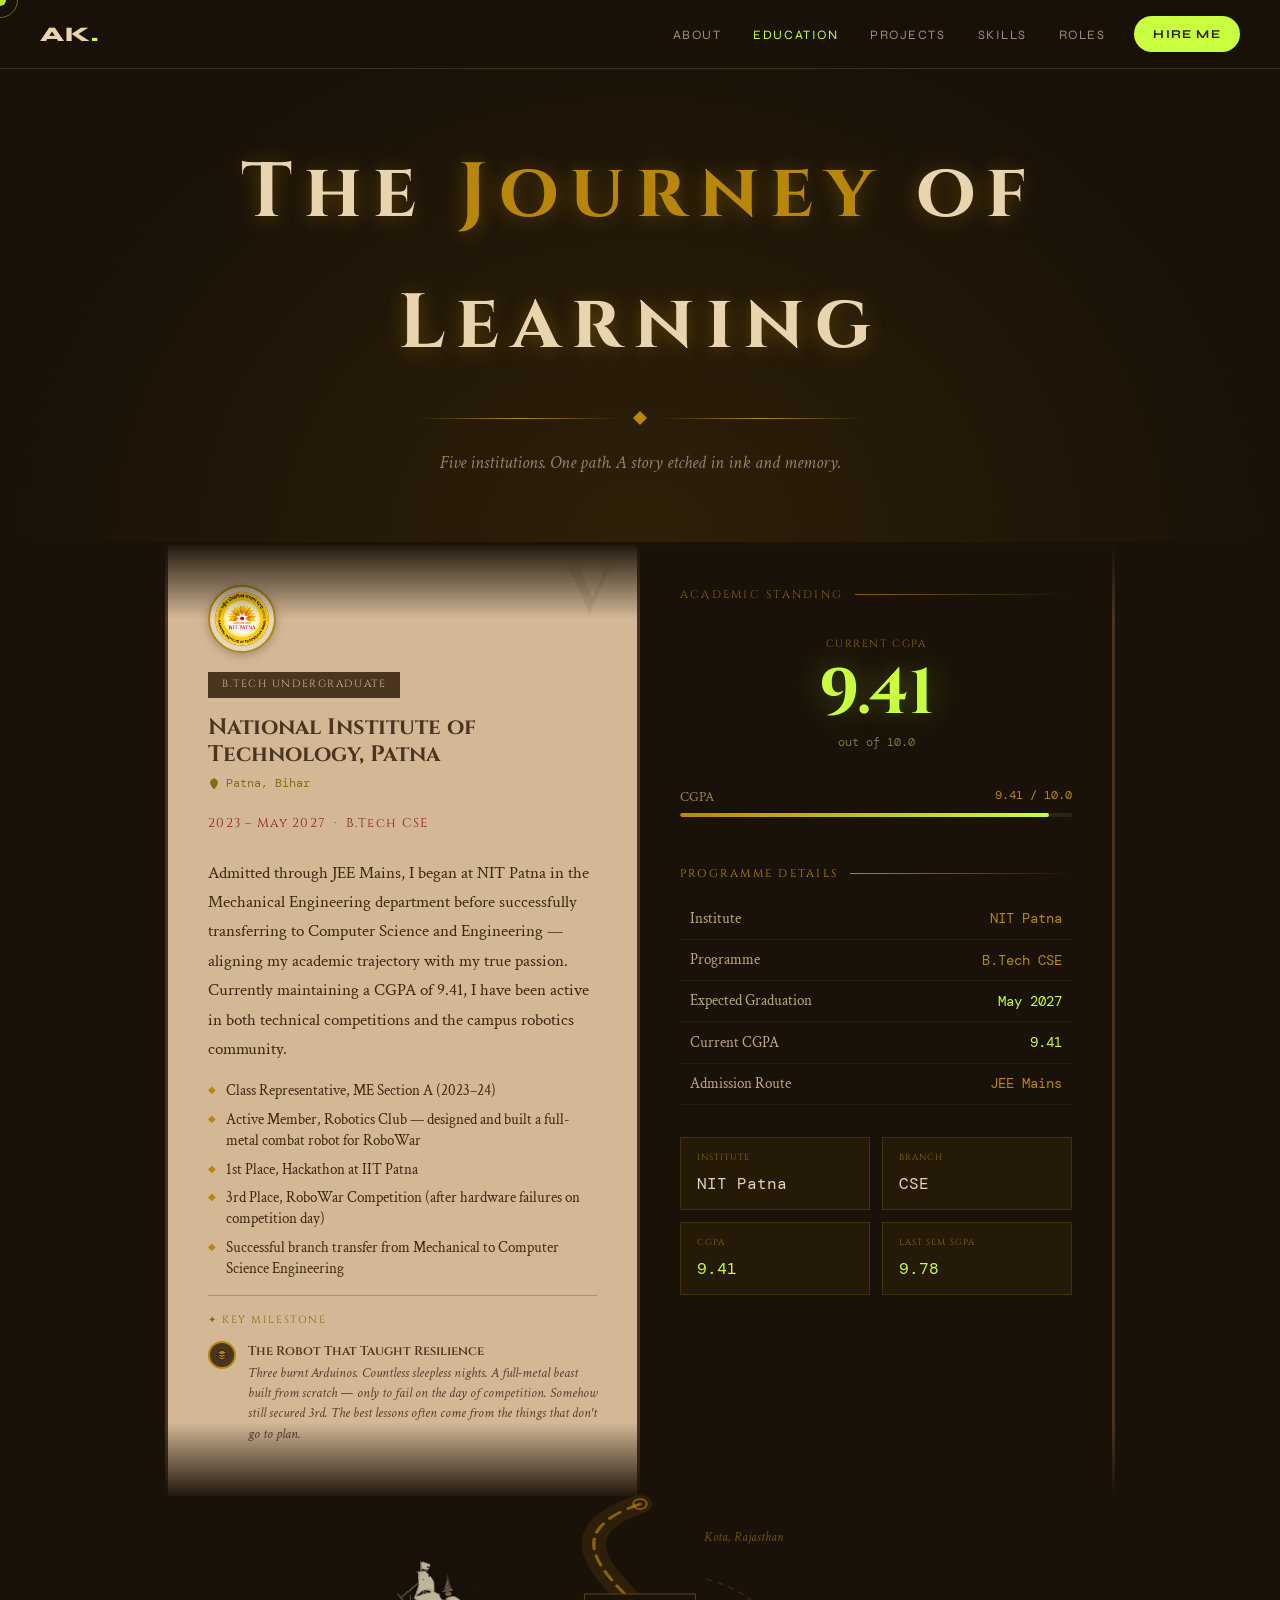
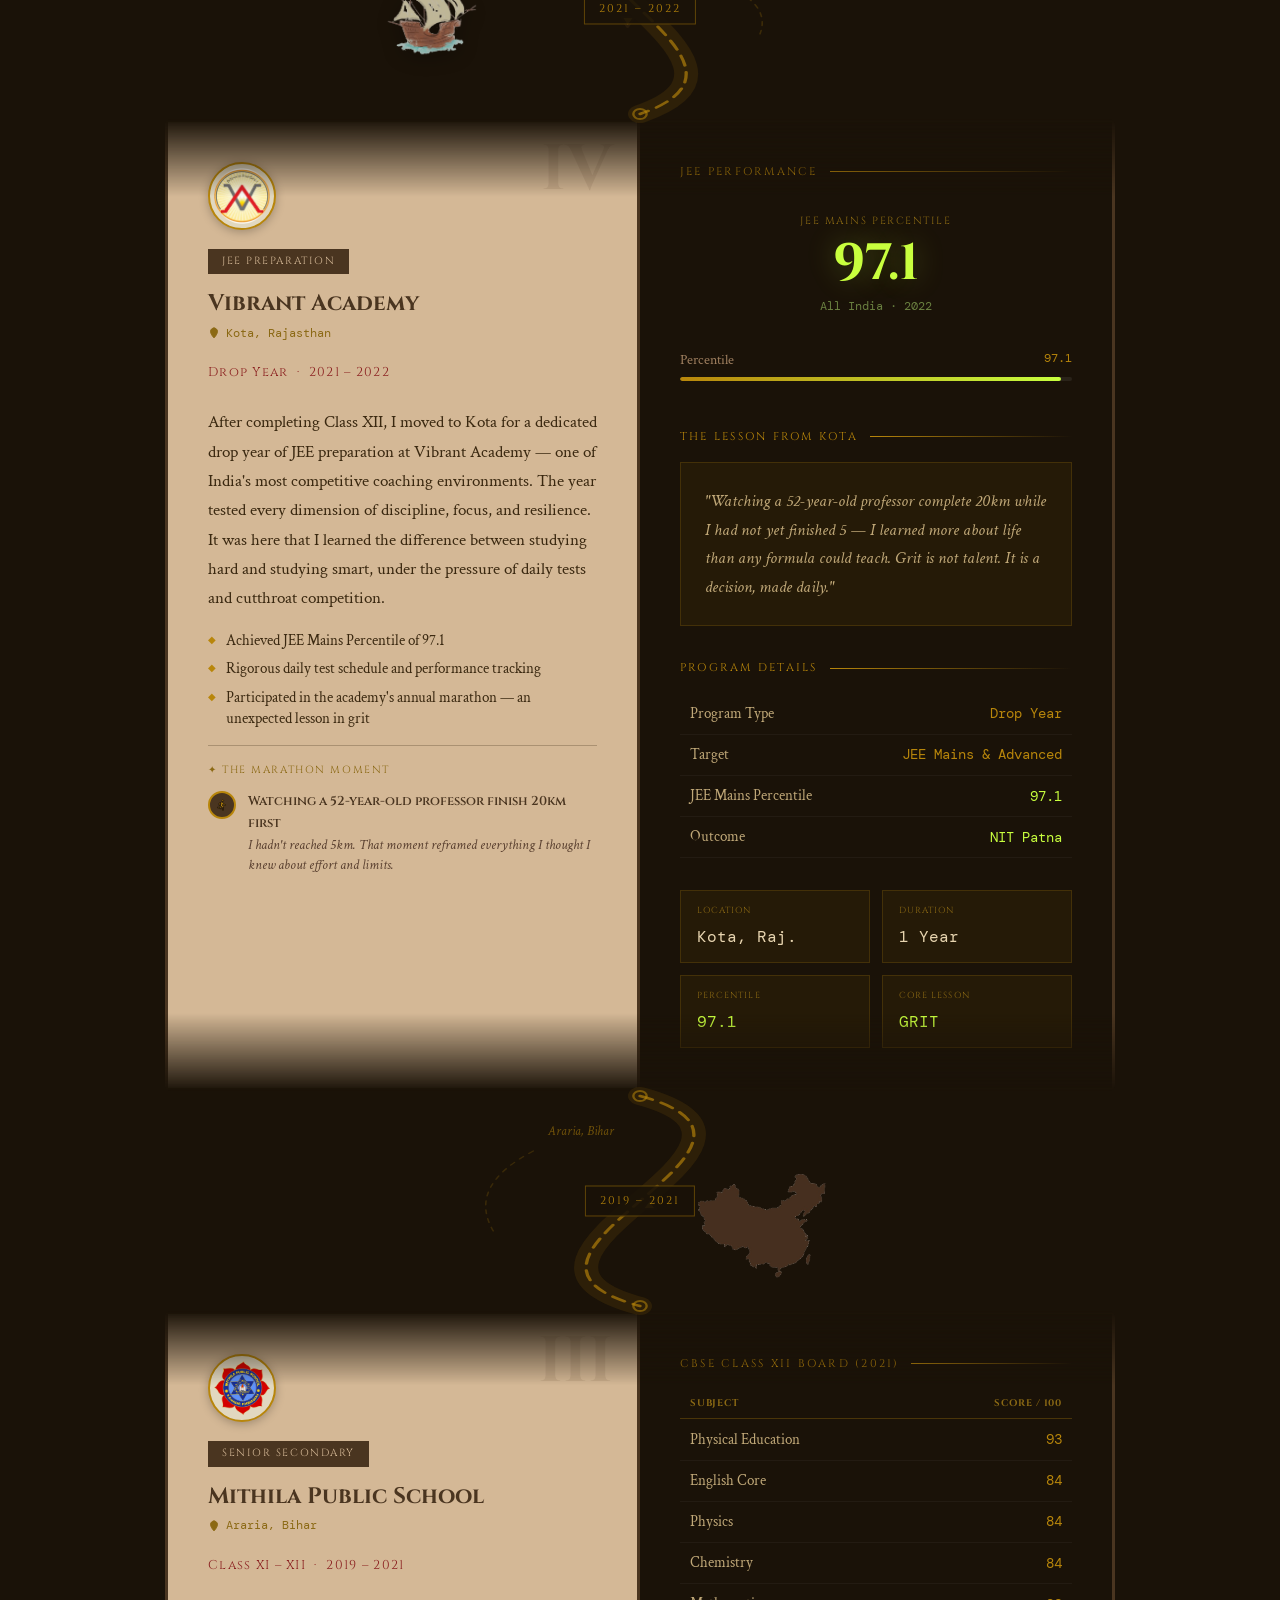
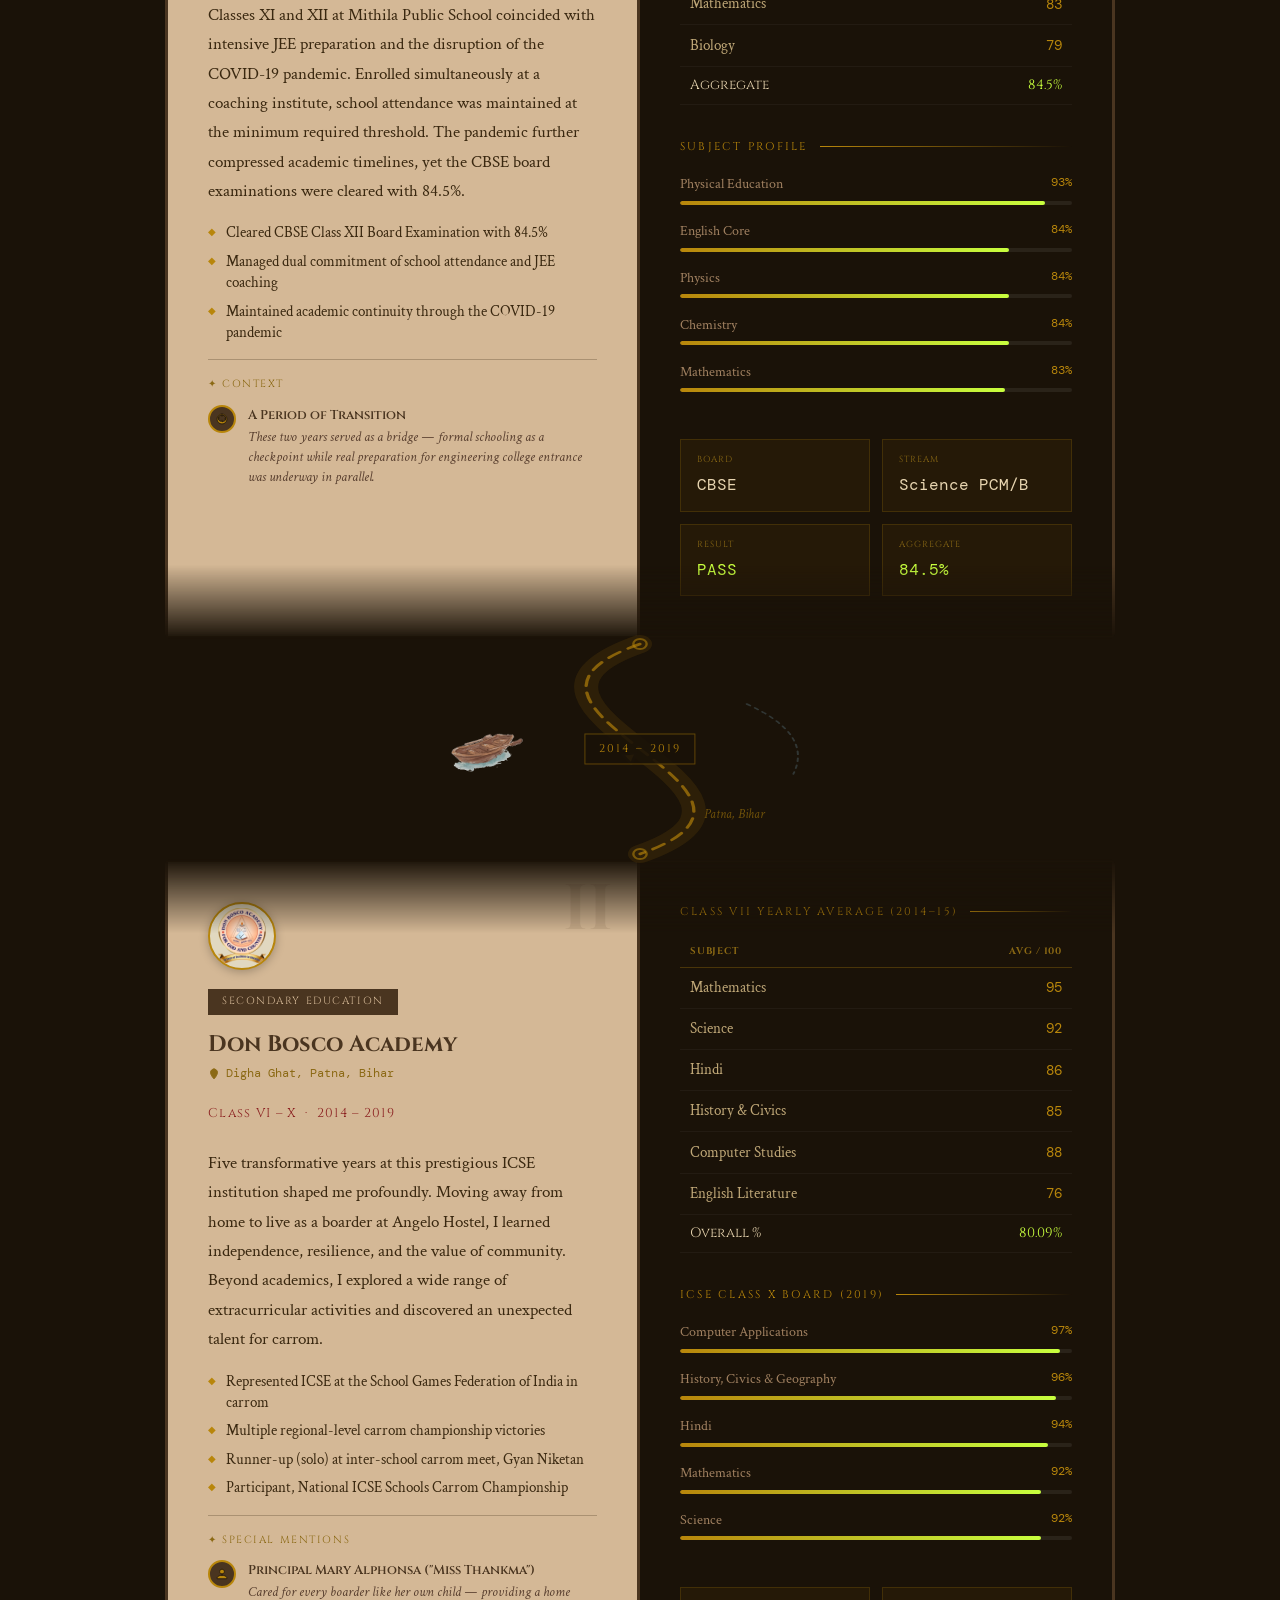
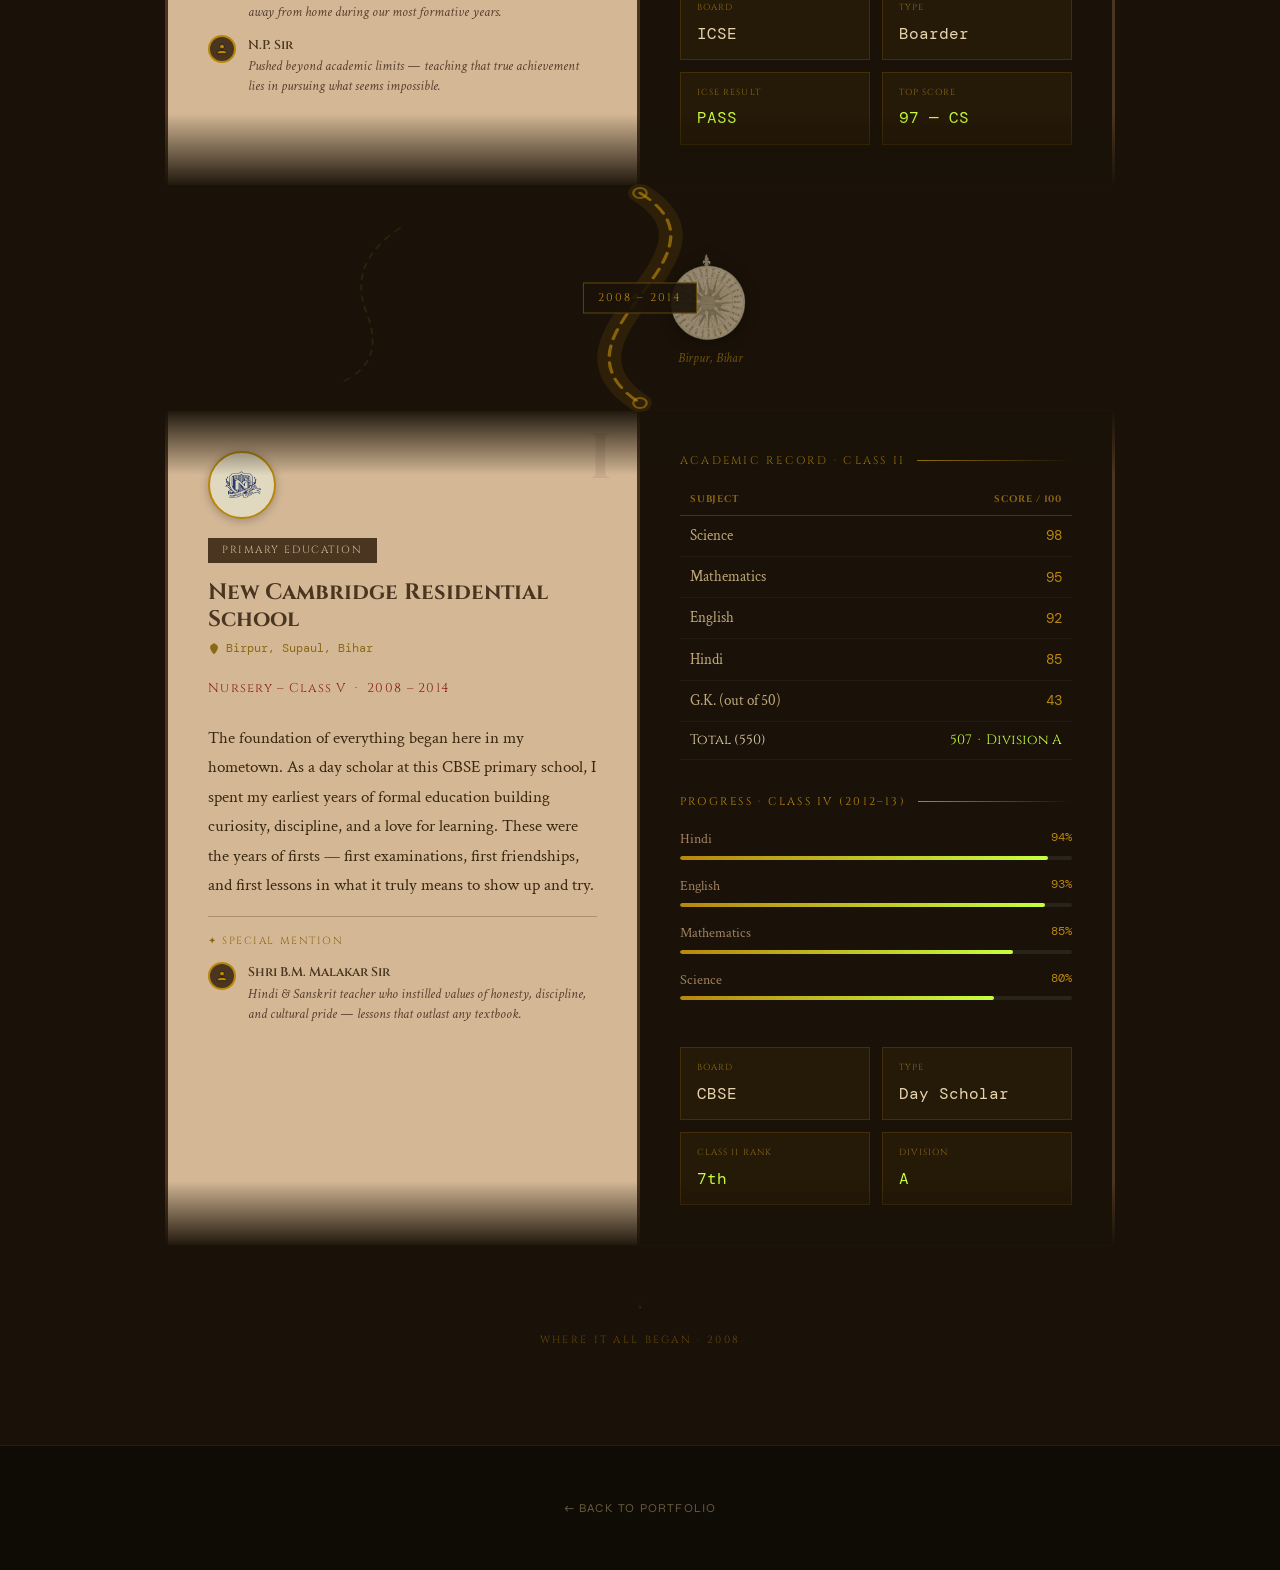
==== commit 8651a406: "added updated cgpa" ====
--- a/education.html
+++ b/education.html
@@ -20,9 +20,11 @@
       --map-path: #8b6914;
       --accent: #c8ff3e;
       --logo-bg: #e1d8c0;
+      --bg-deep: #1a1208;
+      --bg-mid: #0f0b05;
     }
     * { margin: 0; padding: 0; box-sizing: border-box; }
-    body { background: #1a1208; font-family: 'Crimson Text', Georgia, serif; color: var(--map-ink); overflow-x: hidden; }
+    body { background: var(--bg-deep); font-family: 'Crimson Text', Georgia, serif; color: var(--map-ink); overflow-x: hidden; }
 
     /* NAV */
     .edu-nav { position: fixed; top: 0; left: 0; right: 0; z-index: 100; display: flex; align-items: center; justify-content: space-between; padding: 1rem 2.5rem; background: rgba(26,18,8,0.93); backdrop-filter: blur(12px); border-bottom: 1px solid rgba(200,160,80,0.2); }
@@ -35,8 +37,14 @@
     .edu-nav .nav-cta:hover { opacity: 0.85; }
 
     /* HEADER */
-    .page-header { padding: 8rem 4rem 3rem; text-align: center; position: relative; background: linear-gradient(180deg, #1a1208 0%, #2d1f0e 100%); overflow: hidden; }
-    .page-header::before { content: ''; position: absolute; inset: 0; background: radial-gradient(ellipse at 50% 100%, rgba(184,134,11,0.1) 0%, transparent 70%); }
+    .page-header {
+      padding: 8rem 4rem 4rem;
+      text-align: center;
+      position: relative;
+      background: linear-gradient(180deg, #1a1208 0%, #1a1208 60%, transparent 100%);
+      overflow: hidden;
+    }
+    .page-header::before { content: ''; position: absolute; inset: 0; background: radial-gradient(ellipse at 50% 100%, rgba(184,134,11,0.12) 0%, transparent 70%); pointer-events:none; }
     .page-header h1 { font-family: 'Cinzel', serif; font-size: clamp(2.5rem, 6vw, 5rem); color: #e8d5b0; font-weight: 700; letter-spacing: 0.15em; text-shadow: 0 2px 20px rgba(184,134,11,0.4); position: relative; }
     .page-header h1 span { color: var(--map-gold); }
     .page-header p { font-family: 'Crimson Text', serif; font-size: 1.15rem; font-style: italic; color: #9a8060; margin-top: 0.75rem; position: relative; }
@@ -44,147 +52,66 @@
     .ornament-line { flex: 1; max-width: 200px; height: 1px; background: linear-gradient(90deg, transparent, var(--map-gold), transparent); }
     .ornament-diamond { width: 10px; height: 10px; background: var(--map-gold); transform: rotate(45deg); }
 
-    /* ── MAP WRAPPER & FEATHERED CONTAINER ── */
-    .map-wrapper {
-      padding: 2rem 2rem 3rem;
-      background: linear-gradient(180deg, #2d1f0e, #1a1208);
-      display: flex;
-      justify-content: center;
-    }
-
-    /*
-     * Feathered / smooth-edge map:
-     * We clip the container with a slightly inset rounded rect so the
-     * background image fades naturally instead of having a hard border.
-     * The mask creates a radial-gradient vignette that dissolves the edges.
-     */
-    .map-container {
+    /* ══════════════════════════════════
+       JOURNEY STREAM — the main layout
+       ══════════════════════════════════ */
+    .journey-stream {
+      position: relative;
+      padding: 0 0 6rem;
+      /* no background — transparent so body color shows through */
+    }
+
+    /* ── CONNECTOR: SVG curved path between each card ── */
+    .path-connector {
       position: relative;
       width: 100%;
-      max-width: 1100px;
-      background-image: url('resources/design elements/base_map.png');
-      background-size: cover;
-      background-position: center top;
-      /* Remove hard border — feathering replaces it */
-      border: none;
-      box-shadow: 0 0 80px rgba(184,134,11,0.25);
-      overflow: hidden;
-      border-radius: 8px;
-      /* Feathered edges via CSS mask – smooth dissolve on all sides */
-      -webkit-mask-image: radial-gradient(
-        ellipse 90% 88% at 50% 50%,
-        black 55%,
-        rgba(0,0,0,0.85) 68%,
-        rgba(0,0,0,0.5) 80%,
-        rgba(0,0,0,0.15) 90%,
-        transparent 100%
-      );
-      mask-image: radial-gradient(
-        ellipse 90% 88% at 50% 50%,
-        black 55%,
-        rgba(0,0,0,0.85) 68%,
-        rgba(0,0,0,0.5) 80%,
-        rgba(0,0,0,0.15) 90%,
-        transparent 100%
-      );
-    }
-    .map-container::before {
-      content: '';
-      position: absolute;
-      inset: 0;
-      background: rgba(212,184,150,0.42);
-      pointer-events: none;
-      z-index: 1;
-    }
-
-    /*
-     * SVG viewBox is 0 0 1100 460.
-     * All pins and paths have been shifted so the entire
-     * group is visually centred both horizontally and vertically.
-     *
-     * Original pin approximate SVG coords:
-     *   NC  374,105  DB  134,262  MP  508,185  VA  902,157  NP  550,310
-     * Bounding box: x 134–902 (width 768), y 105–310 (height 205)
-     * Centre of bbox: x≈518, y≈207.5
-     * SVG centre: x=550, y=230
-     * Offset to apply: dx=+32, dy=+22.5 ≈ +32, +23
-     *
-     * New coords (rounded):
-     *   NC  406,128  DB  166,285  MP  540,208  VA  934,180  NP  582,333
-     * New bbox: x 166–934 (width 768), y 128–333 (height 205)
-     * New centre: x≈550, y≈230.5  ✓
-     *
-     * Pin CSS positions (left/top) derived from SVG coords / viewBox:
-     *   left = svgX / 1100 * 100 %,  top = svgY px  (pins use absolute px top)
-     *   NC:  left=36.9%, top=101px
-     *   DB:  left=15.1%, top=258px
-     *   MP:  left=49.1%, top=181px
-     *   VA:  left=84.9%, top=153px
-     *   NP:  left=52.9%, top=306px
-     */
-    .map-svg-area { position: relative; z-index: 2; width: 100%; height: 460px; }
-
-    .map-title-box { position: absolute; top: 14px; left: 50%; transform: translateX(-50%); font-family: 'Cinzel', serif; font-size: 1rem; font-weight: 700; color: var(--map-dark); letter-spacing: 0.18em; text-transform: uppercase; border: 2px solid var(--map-dark); padding: 6px 20px; background: rgba(212,184,150,0.92); z-index: 15; text-align: center; white-space: nowrap; box-shadow: 2px 2px 8px rgba(0,0,0,0.2); }
-    .map-title-box small { display: block; font-size: 0.55rem; letter-spacing: 0.12em; font-weight: 400; margin-top: 2px; color: var(--map-path); }
-
-    .map-legend { position: absolute; top: 14px; left: 14px; z-index: 15; font-family: 'Cinzel', serif; font-size: 0.55rem; color: var(--map-dark); border: 1.5px solid var(--map-dark); padding: 6px 10px; background: rgba(212,184,150,0.92); line-height: 1.8; letter-spacing: 0.05em; }
-    .map-legend strong { font-size: 0.6rem; display: block; margin-bottom: 2px; }
-
-    /* Real compass image */
-    .map-compass-img { position: absolute; bottom: 16px; right: 16px; z-index: 10; width: 88px; height: 88px; object-fit: contain; filter: drop-shadow(0 2px 6px rgba(0,0,0,0.35)); opacity: 0.9; }
-
-    /* Sailing ship (top-right decorative) */
-    .map-ship-img { position: absolute; top: 60px; right: 22px; z-index: 5; width: 88px; object-fit: contain; filter: drop-shadow(0 3px 6px rgba(0,0,0,0.22)); opacity: 0.78; }
-
-    /* Lake between VA and NP */
-    .map-lake-img {
-      position: absolute;
-      left: 64%;
-      top: 210px;
-      z-index: 4;
-      width: 145px;
-      object-fit: contain;
-      opacity: 0.48;
-      mix-blend-mode: multiply;
-      filter: drop-shadow(0 2px 4px rgba(0,0,0,0.15));
-    }
-    /* Boat sits on the lake */
-    .map-boat-img {
-      position: absolute;
-      left: 66.5%;
-      top: 240px;
+      height: 220px;
+      overflow: visible;
+      display: flex;
+      align-items: center;
+      justify-content: center;
+      z-index: 2;
+    }
+    .path-connector svg {
+      width: 100%;
+      height: 220px;
+      overflow: visible;
+    }
+
+    /* ── SCENE: wrapper that holds card + decorative elements ── */
+    .scene {
+      position: relative;
+      width: 100%;
+      padding: 0 2rem;
+    }
+
+    /* Cards have no hard borders at top/bottom — they fade into bg */
+    .detail-card {
+      position: relative;
       z-index: 5;
-      width: 75px;
-      object-fit: contain;
-      opacity: 0.82;
-      mix-blend-mode: multiply;
-      filter: drop-shadow(0 2px 4px rgba(0,0,0,0.2));
-    }
-
-    /* ── LOGO PINS ── */
-    .map-pin { position: absolute; transform: translateX(-50%); cursor: pointer; z-index: 10; transition: transform 0.25s cubic-bezier(0.34,1.56,0.64,1); text-align: center; }
-    .map-pin:hover { transform: translateX(-50%) scale(1.12); }
-    .pin-logo { width: 54px; height: 54px; border-radius: 50%; border: 3px solid var(--map-gold); overflow: hidden; margin: 0 auto 5px; background: var(--logo-bg); box-shadow: 0 3px 12px rgba(0,0,0,0.45), 0 0 0 2px rgba(212,184,150,0.5); transition: border-color 0.3s, box-shadow 0.3s; }
-    .pin-logo img { width: 100%; height: 100%; object-fit: contain; padding: 3px; }
-    .map-pin.active .pin-logo { border-color: var(--map-red); box-shadow: 0 3px 14px rgba(0,0,0,0.5), 0 0 0 4px rgba(139,32,32,0.28); }
-    .pin-label { font-family: 'Cinzel', serif; font-size: 0.56rem; font-weight: 600; color: var(--map-dark); letter-spacing: 0.06em; max-width: 82px; line-height: 1.3; text-shadow: 1px 1px 2px rgba(212,184,150,0.95), -1px -1px 2px rgba(212,184,150,0.95); }
-    .pin-year { font-family: 'DM Mono', monospace; font-size: 0.5rem; color: var(--map-red); margin-top: 2px; text-shadow: 1px 1px 2px rgba(212,184,150,0.95); }
-
-    /* ── DETAIL SECTION — stacked cards ── */
-    .detail-section { background: linear-gradient(180deg, #1a1208 0%, #0f0b05 100%); padding: 4rem 2rem; }
-    .detail-grid { max-width: 950px; margin: 0 auto; display: flex; flex-direction: column; gap: 3rem; }
-
-    /* Every card is always visible; no show/hide toggling */
-    .detail-card {
       display: grid;
       grid-template-columns: 1fr 1fr;
       gap: 0;
-      /* Smooth entry on page load */
-      opacity: 1;
-      /* Feathered / rounded edges matching map aesthetic */
+      max-width: 950px;
+      margin: 0 auto;
       border-radius: 6px;
       overflow: hidden;
-      box-shadow: 0 8px 40px rgba(0,0,0,0.55);
+      box-shadow: 0 8px 60px rgba(0,0,0,0.7);
+      /* Feathered top/bottom — card melts into background */
+      -webkit-mask-image: linear-gradient(
+        to bottom,
+        transparent 0%,
+        black 8%,
+        black 92%,
+        transparent 100%
+      );
+      mask-image: linear-gradient(
+        to bottom,
+        transparent 0%,
+        black 8%,
+        black 92%,
+        transparent 100%
+      );
     }
 
     .card-left { background: var(--map-bg); border: 3px solid var(--map-dark); padding: 2.5rem; position: relative; overflow: hidden; }
@@ -228,20 +155,6 @@
     .key-fact-value { font-family: 'DM Mono', monospace; font-size: 1rem; color: #e8d5b0; }
     .key-fact-value.hi { color: var(--accent); }
 
-    /* Divider between cards */
-    .card-divider {
-      display: flex;
-      align-items: center;
-      gap: 1rem;
-      margin: 0 auto;
-      max-width: 950px;
-    }
-    .card-divider-line { flex: 1; height: 1px; background: linear-gradient(90deg, transparent, rgba(184,134,11,0.35), transparent); }
-    .card-divider-icon { color: rgba(184,134,11,0.5); font-size: 0.75rem; font-family: 'Cinzel', serif; letter-spacing: 0.2em; white-space: nowrap; }
-
-    .edu-footer { background: #0a0702; border-top: 1px solid rgba(184,134,11,0.15); padding: 2rem; text-align: center; }
-    .edu-footer a { font-family: 'Syne', sans-serif; font-size: 0.75rem; letter-spacing: 0.1em; text-transform: uppercase; color: #6a5a40; text-decoration: none; transition: color 0.2s; }
-    .edu-footer a:hover { color: var(--map-gold); }
     .quote-box { background: rgba(184,134,11,0.07); border: 1px solid rgba(184,134,11,0.2); padding: 1.5rem; }
     .quote-box p { font-family: 'Crimson Text', serif; font-size: 1.05rem; font-style: italic; color: #c0a878; line-height: 1.7; }
     .cgpa-display { text-align: center; padding: 1rem 0; }
@@ -249,19 +162,82 @@
     .cgpa-label { font-family: 'Cinzel', serif; font-size: 0.65rem; letter-spacing: 0.15em; color: var(--map-path); margin-bottom: 0.5rem; }
     .cgpa-sub { font-family: 'DM Mono', monospace; font-size: 0.75rem; color: #6a8040; margin-top: 0.4rem; }
 
+    /* ── DECORATIVE SCENE ELEMENTS ── */
+    .decor-img {
+      position: absolute;
+      object-fit: contain;
+      pointer-events: none;
+    }
+    /* One element per connector, hugging the path (path runs down center ~50%) */
+    /* Connector 1 — ship just left of path curve */
+    .c1-ship  { left: 30%; top: 55px;  width: 105px; opacity: 0.72; filter: drop-shadow(0 4px 10px rgba(0,0,0,0.4)); animation: floatY 6s ease-in-out infinite; }
+    /* Connector 2 — boat slightly right of path, mid-height */
+    .c2-boat  { left: 54%; top: 75px;  width: 145px; opacity: 0.46; mix-blend-mode: screen; }
+    /* Connector 3 — boat under path curve, slightly left */
+    .c3-lake  { left: 35%; top: 88px;  width: 82px;  opacity: 0.78; mix-blend-mode: screen; animation: floatY 5.5s ease-in-out infinite 0.8s; }
+    /* Connector 4 — compass kissing right side of path */
+    .c4-compass { left: 52%; top: 62px; width: 88px; opacity: 0.65; filter: drop-shadow(0 2px 8px rgba(0,0,0,0.5)); animation: spinSlow 30s linear infinite; }
+
+    @keyframes floatY {
+      0%,100% { transform: translateY(0px); }
+      50%      { transform: translateY(-8px); }
+    }
+    @keyframes floatY-flip {
+      0%,100% { transform: scaleX(-1) translateY(0px); }
+      50%      { transform: scaleX(-1) translateY(-8px); }
+    }
+    @keyframes spinSlow {
+      from { transform: rotate(0deg); }
+      to   { transform: rotate(360deg); }
+    }
+
+    /* Year marker node on the path */
+    .year-node {
+      position: absolute;
+      left: 50%;
+      top: 50%;
+      transform: translate(-50%, -50%);
+      font-family: 'Cinzel', serif;
+      font-size: 0.7rem;
+      letter-spacing: 0.18em;
+      color: var(--map-gold);
+      background: rgba(26,18,8,0.9);
+      border: 1px solid rgba(184,134,11,0.45);
+      padding: 5px 14px;
+      pointer-events: none;
+      z-index: 6;
+      text-align: center;
+      white-space: nowrap;
+    }
+
+    /* Inline annotation text beside path */
+    .path-annotation {
+      position: absolute;
+      font-family: 'Crimson Text', serif;
+      font-size: 0.8rem;
+      font-style: italic;
+      color: rgba(184,134,11,0.55);
+      pointer-events: none;
+      z-index: 3;
+    }
+
+    /* Footer */
+    .edu-footer { background: var(--bg-mid); border-top: 1px solid rgba(184,134,11,0.15); padding: 3rem; text-align: center; }
+    .edu-footer a { font-family: 'Syne', sans-serif; font-size: 0.75rem; letter-spacing: 0.1em; text-transform: uppercase; color: #6a5a40; text-decoration: none; transition: color 0.2s; }
+    .edu-footer a:hover { color: var(--map-gold); }
+
     @media (max-width: 768px) {
       .edu-nav .nav-links { display: none; }
       .page-header { padding: 6rem 1.5rem 2rem; }
-      .map-svg-area { height: 320px; }
       .detail-card { grid-template-columns: 1fr; }
       .card-right { border-left: 3px solid var(--map-dark); border-top: none; }
-      .detail-section { padding: 2rem 1rem; }
-      .pin-label { font-size: 0.48rem; max-width: 64px; }
-      .pin-logo { width: 40px; height: 40px; }
-      .map-compass-img { width: 58px; height: 58px; }
-      .map-ship-img { width: 65px; }
-      .map-lake-img { width: 100px; }
-      .map-boat-img { width: 55px; }
+      .scene { padding: 0 0.75rem; }
+      .path-connector { height: 160px; }
+      .c1-ship   { width: 70px;  top: 40px; left: 32%; }
+      .c2-boat   { width: 100px; top: 55px; left: 52%; }
+      .c3-lake   { width: 55px;  top: 65px; left: 33%; }
+      .c4-compass{ width: 60px;  top: 48px; left: 50%; }
+      .year-node { font-size: 0.58rem; }
     }
   </style>
 </head>
@@ -282,6 +258,7 @@
     <a href="/cdn-cgi/l/email-protection#d8b9a1adabb0b3aae9f6adbfeaebf6bbab98b6b1aca8f6b9bbf6b1b6" class="nav-cta">Hire Me</a>
   </nav>
 
+  <!-- ═══════════════════════════════ HEADER ═══════════════════════════════ -->
   <div class="page-header">
     <h1>The <span>Journey</span> of Learning</h1>
     <div class="ornament">
@@ -292,156 +269,11 @@
     <p>Five institutions. One path. A story etched in ink and memory.</p>
   </div>
 
-  <!-- MAP -->
-  <div class="map-wrapper">
-    <div class="map-container">
-
-      <div class="map-title-box">
-        Educational Map &mdash; Ayush Kumar
-        <small>From Birpur to Patna &nbsp;·&nbsp; 2008 &mdash; Present</small>
-      </div>
-
-      <div class="map-legend">
-        <strong>Legend</strong>
-        ⊙ Institution<br>
-        ─ ─ Journey Path<br>
-        ↑ Direction of Travel
-      </div>
-
-      <!--
-        SVG viewBox: 0 0 1100 460
-        Centred pin coords (shifted +32 x, +23 y from original):
-          NC  406,128   DB  166,285   MP  540,208   VA  934,180   NP  582,333
-        BBox centre: x≈550, y≈230  ✓  (SVG centre)
-      -->
-      <svg class="map-svg-area" viewBox="0 0 1100 460" xmlns="http://www.w3.org/2000/svg" preserveAspectRatio="xMidYMid slice">
-
-        <!-- Decorative double border -->
-        <rect x="8" y="8" width="1084" height="444" fill="none" stroke="#4a3520" stroke-width="2" opacity="0.55"/>
-        <rect x="14" y="14" width="1072" height="432" fill="none" stroke="#4a3520" stroke-width="0.7" opacity="0.25"/>
-
-        <!-- Subtle grid lines -->
-        <g stroke="#4a3520" stroke-width="0.4" opacity="0.07">
-          <line x1="275" y1="0" x2="275" y2="460"/>
-          <line x1="550" y1="0" x2="550" y2="460"/>
-          <line x1="825" y1="0" x2="825" y2="460"/>
-          <line x1="0" y1="153" x2="1100" y2="153"/>
-          <line x1="0" y1="306" x2="1100" y2="306"/>
-        </g>
-
-        <!-- Geographic region labels -->
-        <text x="100" y="210" font-family="'Cinzel',serif" font-size="11" fill="#4a3520" opacity="0.38" font-style="italic" transform="rotate(-5,100,210)">Supaul</text>
-        <text x="388" y="130" font-family="'Cinzel',serif" font-size="10" fill="#4a3520" opacity="0.32" font-style="italic">Araria</text>
-        <text x="830" y="110" font-family="'Cinzel',serif" font-size="13" fill="#4a3520" opacity="0.40" font-style="italic">Patna</text>
-        <text x="465" y="440" font-family="'Cinzel',serif" font-size="10" fill="#4a3520" opacity="0.32" font-style="italic">Kota, Rajasthan</text>
-        <text x="680" y="270" font-family="'Cinzel',serif" font-size="9" fill="#4a3520" opacity="0.28" font-style="italic">~ waters ~</text>
-
-        <!--
-          JOURNEY PATH (centred coords):
-          NC 406,128 → DB 166,285 → MP 540,208 → VA 934,180 → NP 582,333
-        -->
-        <path d="
-          M 406,128
-          C 340,170  185,210  166,285
-          C 145,355  328,195  540,208
-          C 680,212  830,185  934,180
-          C 908,255  730,315  582,333
-        "
-          fill="none"
-          stroke="#8b6914"
-          stroke-width="3.8"
-          stroke-dasharray="10,6"
-          stroke-linecap="round"
-          opacity="0.88"/>
-
-        <!-- Arrowheads -->
-        <g transform="translate(272,211) rotate(120)">
-          <polygon points="0,-5 9,0 0,5" fill="#8b6914" opacity="0.72"/>
-        </g>
-        <g transform="translate(347,236) rotate(-22)">
-          <polygon points="0,-5 9,0 0,5" fill="#8b6914" opacity="0.70"/>
-        </g>
-        <g transform="translate(730,196) rotate(-2)">
-          <polygon points="0,-5 9,0 0,5" fill="#8b6914" opacity="0.68"/>
-        </g>
-        <g transform="translate(768,284) rotate(150)">
-          <polygon points="0,-5 9,0 0,5" fill="#8b6914" opacity="0.65"/>
-        </g>
-
-        <!-- Pin anchor dots -->
-        <circle cx="406" cy="128" r="4.5" fill="none" stroke="#8b6914" stroke-width="1.5" opacity="0.45"/>
-        <circle cx="166" cy="285" r="4.5" fill="none" stroke="#8b6914" stroke-width="1.5" opacity="0.45"/>
-        <circle cx="540" cy="208" r="4.5" fill="none" stroke="#8b6914" stroke-width="1.5" opacity="0.45"/>
-        <circle cx="934" cy="180" r="4.5" fill="none" stroke="#8b6914" stroke-width="1.5" opacity="0.45"/>
-        <circle cx="582" cy="333" r="4.5" fill="none" stroke="#8b6914" stroke-width="1.5" opacity="0.45"/>
-
-        <!-- Year labels -->
-        <text x="328" y="175" font-family="'DM Mono',monospace" font-size="8" fill="#4a3520" opacity="0.48" transform="rotate(30,328,175)">2008</text>
-        <text x="200" y="338" font-family="'DM Mono',monospace" font-size="8" fill="#4a3520" opacity="0.44" transform="rotate(-10,200,338)">2014</text>
-        <text x="565" y="200" font-family="'DM Mono',monospace" font-size="8" fill="#4a3520" opacity="0.44">2019</text>
-        <text x="748" y="183" font-family="'DM Mono',monospace" font-size="8" fill="#4a3520" opacity="0.42">2021</text>
-        <text x="632" y="368" font-family="'DM Mono',monospace" font-size="8" fill="#4a3520" opacity="0.44">2023</text>
-      </svg>
-
-      <!-- ── LOGO PINS (centred positions derived from SVG coords) ── -->
-
-      <!-- NC: svgX=406 → left=36.9%, svgY=128 → top=101px -->
-      <div class="map-pin" id="pin-0" style="left:36.9%;top:101px" onclick="highlightPin(0)">
-        <div class="pin-logo"><img src="resources/logos/newCambridge_LOGO.png" alt="New Cambridge"/></div>
-        <div class="pin-label">New Cambridge School</div>
-        <div class="pin-year">2008–2014</div>
-      </div>
-
-      <!-- DB: svgX=166 → left=15.1%, svgY=285 → top=258px -->
-      <div class="map-pin" id="pin-1" style="left:15.1%;top:258px" onclick="highlightPin(1)">
-        <div class="pin-logo"><img src="resources/logos/donBosco_LOGO.png" alt="Don Bosco"/></div>
-        <div class="pin-label">Don Bosco Academy</div>
-        <div class="pin-year">2014–2019</div>
-      </div>
-
-      <!-- MP: svgX=540 → left=49.1%, svgY=208 → top=181px -->
-      <div class="map-pin" id="pin-2" style="left:49.1%;top:181px" onclick="highlightPin(2)">
-        <div class="pin-logo"><img src="resources/logos/mithilaPublic_LOGO.png" alt="Mithila Public"/></div>
-        <div class="pin-label">Mithila Public School</div>
-        <div class="pin-year">2019–2021</div>
-      </div>
-
-      <!-- VA: svgX=934 → left=84.9%, svgY=180 → top=153px -->
-      <div class="map-pin" id="pin-3" style="left:84.9%;top:153px" onclick="highlightPin(3)">
-        <div class="pin-logo"><img src="resources/logos/vibrantAcademy_LOGO.png" alt="Vibrant Academy"/></div>
-        <div class="pin-label">Vibrant Academy</div>
-        <div class="pin-year">2021–2022</div>
-      </div>
-
-      <!-- NP: svgX=582 → left=52.9%, svgY=333 → top=306px -->
-      <div class="map-pin active" id="pin-4" style="left:52.9%;top:306px" onclick="highlightPin(4)">
-        <div class="pin-logo"><img src="resources/logos/NITP_LOGO.png" alt="NIT Patna"/></div>
-        <div class="pin-label">NIT Patna</div>
-        <div class="pin-year">2023–Present</div>
-      </div>
-
-      <!-- Lake between VA and NP -->
-      <img src="resources/design elements/lake.png"  class="map-lake-img" alt="Lake"/>
-      <!-- Boat on the lake -->
-      <img src="resources/design elements/boat.png"  class="map-boat-img" alt="Boat"/>
-
-      <!-- Sailing ship (top-right corner decoration) -->
-      <img src="resources/design elements/sailing_ship.png" class="map-ship-img" alt="Sailing Ship"/>
-
-      <!-- Compass (bottom-right) -->
-      <img src="resources/design elements/compass.png" class="map-compass-img" alt="Compass"/>
-
-    </div>
-  </div>
-
-  <!-- ══════════════════════════════════════════════════
-       DETAIL SECTION — stacked, most recent → oldest
-       Order: NIT Patna (4) → Vibrant (3) → Mithila (2) → Don Bosco (1) → New Cambridge (0)
-       ══════════════════════════════════════════════════ -->
-  <div class="detail-section">
-    <div class="detail-grid">
-
-      <!-- ── CARD: NIT Patna (most recent) ── -->
+  <!-- ═══════════════════════════════ JOURNEY STREAM ═══════════════════════ -->
+  <div class="journey-stream">
+
+    <!-- ══ CARD 1: NIT Patna (most recent) ══ -->
+    <div class="scene">
       <div class="detail-card" id="card-4">
         <div class="card-left">
           <div class="card-stage-num">V</div>
@@ -450,7 +282,7 @@
           <h2 class="card-school-name">National Institute of Technology, Patna</h2>
           <div class="card-location"><svg viewBox="0 0 24 24"><path d="M12 2C8.13 2 5 5.13 5 9c0 5.25 7 13 7 13s7-7.75 7-13c0-3.87-3.13-7-7-7z"/></svg>Patna, Bihar</div>
           <div class="card-years">2023 &ndash; May 2027 &nbsp;&middot;&nbsp; B.Tech CSE</div>
-          <p class="card-desc">Admitted through JEE Mains, I began at NIT Patna in the Mechanical Engineering department before successfully transferring to Computer Science and Engineering — aligning my academic trajectory with my true passion. Currently maintaining a CGPA of 9.35, I have been active in both technical competitions and the campus robotics community.</p>
+          <p class="card-desc">Admitted through JEE Mains, I began at NIT Patna in the Mechanical Engineering department before successfully transferring to Computer Science and Engineering — aligning my academic trajectory with my true passion. Currently maintaining a CGPA of 9.41, I have been active in both technical competitions and the campus robotics community.</p>
           <ul class="achievement-list">
             <li>Class Representative, ME Section A (2023–24)</li>
             <li>Active Member, Robotics Club &mdash; designed and built a full-metal combat robot for RoboWar</li>
@@ -471,12 +303,12 @@
             <div class="marks-section-title">Academic Standing</div>
             <div class="cgpa-display">
               <div class="cgpa-label">CURRENT CGPA</div>
-              <div class="cgpa-num">9.35</div>
+              <div class="cgpa-num">9.41</div>
               <div class="cgpa-sub">out of 10.0</div>
             </div>
             <div class="stat-bar-row" style="margin-top:1rem">
-              <div class="stat-bar-label"><span>CGPA</span><span>9.35 / 10.0</span></div>
-              <div class="stat-bar-track"><div class="stat-bar-fill" data-width="93.5"></div></div>
+              <div class="stat-bar-label"><span>CGPA</span><span>9.41 / 10.0</span></div>
+              <div class="stat-bar-track"><div class="stat-bar-fill" data-width="94.1"></div></div>
             </div>
           </div>
           <div>
@@ -486,7 +318,7 @@
                 <tr><td>Institute</td><td class="score-cell">NIT Patna</td></tr>
                 <tr><td>Programme</td><td class="score-cell">B.Tech CSE</td></tr>
                 <tr><td>Expected Graduation</td><td class="score-cell" style="color:var(--accent)!important">May 2027</td></tr>
-                <tr><td>Current CGPA</td><td class="score-cell" style="color:var(--accent)!important">9.35</td></tr>
+                <tr><td>Current CGPA</td><td class="score-cell" style="color:var(--accent)!important">9.41</td></tr>
                 <tr><td>Admission Route</td><td class="score-cell">JEE Mains</td></tr>
               </tbody>
             </table>
@@ -494,15 +326,46 @@
           <div class="key-facts">
             <div class="key-fact"><div class="key-fact-label">Institute</div><div class="key-fact-value">NIT Patna</div></div>
             <div class="key-fact"><div class="key-fact-label">Branch</div><div class="key-fact-value">CSE</div></div>
-            <div class="key-fact"><div class="key-fact-label">CGPA</div><div class="key-fact-value hi">9.35</div></div>
-            <div class="key-fact"><div class="key-fact-label">Hackathon</div><div class="key-fact-value hi">1st &mdash; IITP</div></div>
+            <div class="key-fact"><div class="key-fact-label">CGPA</div><div class="key-fact-value hi">9.41</div></div>
+            <div class="key-fact"><div class="key-fact-label">Last Sem SGPA</div><div class="key-fact-value hi">9.78</div></div>
           </div>
         </div>
       </div>
-
-      <div class="card-divider"><div class="card-divider-line"></div><div class="card-divider-icon">◆ &nbsp; 2021–2022 &nbsp; ◆</div><div class="card-divider-line"></div></div>
-
-      <!-- ── CARD: Vibrant Academy ── -->
+    </div>
+
+    <!-- ══ CONNECTOR 1: NIT Patna → Vibrant Academy ══ -->
+    <div class="path-connector" style="position:relative;">
+      <img src="resources/design elements/sailing_ship.png" class="decor-img c1-ship" alt=""/>
+
+      <!-- Curved SVG path -->
+      <svg viewBox="0 0 960 220" preserveAspectRatio="none" style="position:absolute;inset:0;width:100%;height:100%;overflow:visible;" xmlns="http://www.w3.org/2000/svg">
+        <!-- Main golden dashed journey path -->
+        <path d="M 480,5 C 360,60 600,160 480,215"
+          fill="none" stroke="#b8860b" stroke-width="2.5"
+          stroke-dasharray="10,7" stroke-linecap="round" opacity="0.65"/>
+        <!-- Soft ambient glow behind path -->
+        <path d="M 480,5 C 360,60 600,160 480,215"
+          fill="none" stroke="rgba(184,134,11,0.12)" stroke-width="18"
+          stroke-linecap="round"/>
+        <!-- Arrow mid-path -->
+        <polygon points="0,-5 10,0 0,5" fill="#b8860b" opacity="0.7"
+          transform="translate(471,118) rotate(92)"/>
+        <!-- Anchor dot top -->
+        <circle cx="480" cy="5"   r="5" fill="none" stroke="#b8860b" stroke-width="1.8" opacity="0.55"/>
+        <!-- Anchor dot bottom -->
+        <circle cx="480" cy="215" r="5" fill="none" stroke="#b8860b" stroke-width="1.8" opacity="0.55"/>
+        <!-- Flourish: small wavy sub-path hint -->
+        <path d="M 530,80 Q 580,100 570,135" fill="none" stroke="rgba(184,134,11,0.22)" stroke-width="1.2" stroke-dasharray="4,5"/>
+      </svg>
+
+      <!-- Year node -->
+      <div class="year-node">2021 – 2022</div>
+      <!-- Annotation -->
+      <div class="path-annotation" style="left:55%;top:28px;">Kota, Rajasthan</div>
+    </div>
+
+    <!-- ══ CARD 2: Vibrant Academy ══ -->
+    <div class="scene">
       <div class="detail-card" id="card-3">
         <div class="card-left">
           <div class="card-stage-num">IV</div>
@@ -510,30 +373,31 @@
           <div class="card-badge">JEE Preparation</div>
           <h2 class="card-school-name">Vibrant Academy</h2>
           <div class="card-location"><svg viewBox="0 0 24 24"><path d="M12 2C8.13 2 5 5.13 5 9c0 5.25 7 13 7 13s7-7.75 7-13c0-3.87-3.13-7-7-7z"/></svg>Kota, Rajasthan</div>
-          <div class="card-years">Drop Year Program &nbsp;&middot;&nbsp; 2021 &ndash; 2022</div>
-          <p class="card-desc">Enrolled in Vibrant Academy's intensive drop-year JEE program — on the recommendation of a Don Bosco senior — this year in Kota proved to be far more than an academic exercise. Achieving a JEE Mains percentile of 97.1 secured admission to NIT Patna. But the deeper lesson learned here had nothing to do with scores.</p>
-          <p class="card-desc">Witnessing Professor Narendra Awasthi complete his second 10km lap of a marathon while I had not yet finished my first 5km was a moment of profound clarity. It redefined what persistence and a growth mindset truly look like when lived — not just taught.</p>
+          <div class="card-years">Drop Year &nbsp;&middot;&nbsp; 2021 &ndash; 2022</div>
+          <p class="card-desc">After completing Class XII, I moved to Kota for a dedicated drop year of JEE preparation at Vibrant Academy — one of India's most competitive coaching environments. The year tested every dimension of discipline, focus, and resilience. It was here that I learned the difference between studying hard and studying smart, under the pressure of daily tests and cutthroat competition.</p>
+          <ul class="achievement-list">
+            <li>Achieved JEE Mains Percentile of 97.1</li>
+            <li>Rigorous daily test schedule and performance tracking</li>
+            <li>Participated in the academy's annual marathon — an unexpected lesson in grit</li>
+          </ul>
           <div class="card-special">
-            <div class="card-special-title">&#10022; Special Mentions</div>
+            <div class="card-special-title">&#10022; The Marathon Moment</div>
             <div class="mentor-item">
-              <div class="mentor-icon"><svg viewBox="0 0 24 24"><path d="M12 12c2.7 0 4.8-2.1 4.8-4.8S14.7 2.4 12 2.4 7.2 4.5 7.2 7.2 9.3 12 12 12zm0 2.4c-3.2 0-9.6 1.6-9.6 4.8v2.4h19.2v-2.4c0-3.2-6.4-4.8-9.6-4.8z"/></svg></div>
-              <div><div class="mentor-name">Prof. Narendra Awasthi (Sodium Sir)</div><div class="mentor-note">Renowned educator and marathon runner. A living proof that grit, at any age, is a decision made daily.</div></div>
-            </div>
-            <div class="mentor-item">
-              <div class="mentor-icon"><svg viewBox="0 0 24 24"><path d="M12 12c2.7 0 4.8-2.1 4.8-4.8S14.7 2.4 12 2.4 7.2 4.5 7.2 7.2 9.3 12 12 12zm0 2.4c-3.2 0-9.6 1.6-9.6 4.8v2.4h19.2v-2.4c0-3.2-6.4-4.8-9.6-4.8z"/></svg></div>
-              <div><div class="mentor-name">MS Chauhan Sir</div><div class="mentor-note">Dissolved the complexity of Organic Chemistry into clarity with an exceptionally effective teaching approach.</div></div>
-            </div>
-            <div class="mentor-item">
-              <div class="mentor-icon"><svg viewBox="0 0 24 24"><path d="M12 12c2.7 0 4.8-2.1 4.8-4.8S14.7 2.4 12 2.4 7.2 4.5 7.2 7.2 9.3 12 12 12zm0 2.4c-3.2 0-9.6 1.6-9.6 4.8v2.4h19.2v-2.4c0-3.2-6.4-4.8-9.6-4.8z"/></svg></div>
-              <div><div class="mentor-name">Sanjeet Dhandha Sir</div><div class="mentor-note">A brief but magnetic presence — his teaching style filled every classroom the way a great film fills a theatre.</div></div>
+              <div class="mentor-icon"><svg viewBox="0 0 24 24"><path d="M13.49 5.48c1.1 0 2-.9 2-2s-.9-2-2-2-2 .9-2 2 .9 2 2 2zm-3.6 13.9l1-4.4 2.1 2v6h2v-7.5l-2.1-2 .6-3c1.3 1.5 3.3 2.5 5.5 2.5v-2c-1.9 0-3.5-1-4.3-2.4l-1-1.6c-.4-.6-1-1-1.7-1-.3 0-.5.1-.8.1l-5.2 2.2v4.7h2v-3.4l1.8-.7-1.6 8.1-4.9-1-.4 2 7 1.4z"/></svg></div>
+              <div><div class="mentor-name">Watching a 52-year-old professor finish 20km first</div><div class="mentor-note">I hadn't reached 5km. That moment reframed everything I thought I knew about effort and limits.</div></div>
             </div>
           </div>
         </div>
         <div class="card-right">
           <div>
-            <div class="marks-section-title">JEE Outcome</div>
-            <div class="stat-bar-row" style="margin-top:0.5rem">
-              <div class="stat-bar-label"><span>JEE Mains Percentile</span><span>97.1</span></div>
+            <div class="marks-section-title">JEE Performance</div>
+            <div class="cgpa-display">
+              <div class="cgpa-label">JEE MAINS PERCENTILE</div>
+              <div class="cgpa-num" style="font-size:3.2rem;">97.1</div>
+              <div class="cgpa-sub">All India · 2022</div>
+            </div>
+            <div class="stat-bar-row" style="margin-top:1rem">
+              <div class="stat-bar-label"><span>Percentile</span><span>97.1</span></div>
               <div class="stat-bar-track"><div class="stat-bar-fill" data-width="97.1"></div></div>
             </div>
           </div>
@@ -562,10 +426,32 @@
           </div>
         </div>
       </div>
-
-      <div class="card-divider"><div class="card-divider-line"></div><div class="card-divider-icon">◆ &nbsp; 2019–2021 &nbsp; ◆</div><div class="card-divider-line"></div></div>
-
-      <!-- ── CARD: Mithila Public School ── -->
+    </div>
+
+    <!-- ══ CONNECTOR 2: Vibrant → Mithila Public ══ -->
+    <div class="path-connector" style="position:relative;">
+      <img src="resources/design elements/lake.png" class="decor-img c2-boat" alt=""/>
+
+      <svg viewBox="0 0 960 220" preserveAspectRatio="none" style="position:absolute;inset:0;width:100%;height:100%;overflow:visible;" xmlns="http://www.w3.org/2000/svg">
+        <path d="M 480,5 C 620,55 340,165 480,215"
+          fill="none" stroke="#b8860b" stroke-width="2.5"
+          stroke-dasharray="10,7" stroke-linecap="round" opacity="0.65"/>
+        <path d="M 480,5 C 620,55 340,165 480,215"
+          fill="none" stroke="rgba(184,134,11,0.12)" stroke-width="18" stroke-linecap="round"/>
+        <polygon points="0,-5 10,0 0,5" fill="#b8860b" opacity="0.7"
+          transform="translate(487,118) rotate(-88)"/>
+        <circle cx="480" cy="5"   r="5" fill="none" stroke="#b8860b" stroke-width="1.8" opacity="0.55"/>
+        <circle cx="480" cy="215" r="5" fill="none" stroke="#b8860b" stroke-width="1.8" opacity="0.55"/>
+        <!-- Extra ornamental wavy line -->
+        <path d="M 400,60 Q 350,95 370,140" fill="none" stroke="rgba(184,134,11,0.2)" stroke-width="1.2" stroke-dasharray="4,5"/>
+      </svg>
+
+      <div class="year-node">2019 – 2021</div>
+      <div class="path-annotation" style="right:52%;top:30px;text-align:right;">Araria, Bihar</div>
+    </div>
+
+    <!-- ══ CARD 3: Mithila Public School ══ -->
+    <div class="scene">
       <div class="detail-card" id="card-2">
         <div class="card-left">
           <div class="card-stage-num">III</div>
@@ -620,10 +506,32 @@
           </div>
         </div>
       </div>
-
-      <div class="card-divider"><div class="card-divider-line"></div><div class="card-divider-icon">◆ &nbsp; 2014–2019 &nbsp; ◆</div><div class="card-divider-line"></div></div>
-
-      <!-- ── CARD: Don Bosco ── -->
+    </div>
+
+    <!-- ══ CONNECTOR 3: Mithila → Don Bosco ══ -->
+    <div class="path-connector" style="position:relative;">
+      <img src="resources/design elements/boat.png" class="decor-img c3-lake" alt=""/>
+
+      <svg viewBox="0 0 960 220" preserveAspectRatio="none" style="position:absolute;inset:0;width:100%;height:100%;overflow:visible;" xmlns="http://www.w3.org/2000/svg">
+        <path d="M 480,5 C 340,70 620,150 480,215"
+          fill="none" stroke="#b8860b" stroke-width="2.5"
+          stroke-dasharray="10,7" stroke-linecap="round" opacity="0.65"/>
+        <path d="M 480,5 C 340,70 620,150 480,215"
+          fill="none" stroke="rgba(184,134,11,0.12)" stroke-width="18" stroke-linecap="round"/>
+        <polygon points="0,-5 10,0 0,5" fill="#b8860b" opacity="0.7"
+          transform="translate(472,115) rotate(82)"/>
+        <circle cx="480" cy="5"   r="5" fill="none" stroke="#b8860b" stroke-width="1.8" opacity="0.55"/>
+        <circle cx="480" cy="215" r="5" fill="none" stroke="#b8860b" stroke-width="1.8" opacity="0.55"/>
+        <!-- small decorative wave -->
+        <path d="M 560,65 Q 610,95 595,135" fill="none" stroke="rgba(122,163,184,0.25)" stroke-width="1.5" stroke-dasharray="3,4"/>
+      </svg>
+
+      <div class="year-node">2014 – 2019</div>
+      <div class="path-annotation" style="left:55%;top:165px;">Patna, Bihar</div>
+    </div>
+
+    <!-- ══ CARD 4: Don Bosco ══ -->
+    <div class="scene">
       <div class="detail-card" id="card-1">
         <div class="card-left">
           <div class="card-stage-num">II</div>
@@ -683,10 +591,32 @@
           </div>
         </div>
       </div>
-
-      <div class="card-divider"><div class="card-divider-line"></div><div class="card-divider-icon">◆ &nbsp; 2008–2014 &nbsp; ◆</div><div class="card-divider-line"></div></div>
-
-      <!-- ── CARD: New Cambridge (oldest) ── -->
+    </div>
+
+    <!-- ══ CONNECTOR 4: Don Bosco → New Cambridge ══ -->
+    <div class="path-connector" style="position:relative;">
+      <img src="resources/design elements/compass.png" class="decor-img c4-compass" alt=""/>
+
+      <svg viewBox="0 0 960 220" preserveAspectRatio="none" style="position:absolute;inset:0;width:100%;height:100%;overflow:visible;" xmlns="http://www.w3.org/2000/svg">
+        <path d="M 480,5 C 560,70 400,145 480,215"
+          fill="none" stroke="#b8860b" stroke-width="2.5"
+          stroke-dasharray="10,7" stroke-linecap="round" opacity="0.65"/>
+        <path d="M 480,5 C 560,70 400,145 480,215"
+          fill="none" stroke="rgba(184,134,11,0.12)" stroke-width="18" stroke-linecap="round"/>
+        <polygon points="0,-5 10,0 0,5" fill="#b8860b" opacity="0.7"
+          transform="translate(476,112) rotate(-78)"/>
+        <circle cx="480" cy="5"   r="5" fill="none" stroke="#b8860b" stroke-width="1.8" opacity="0.55"/>
+        <circle cx="480" cy="215" r="5" fill="none" stroke="#b8860b" stroke-width="1.8" opacity="0.55"/>
+        <!-- rope-like decorative -->
+        <path d="M 300,40 Q 260,75 275,125 Q 290,175 255,195" fill="none" stroke="rgba(139,105,20,0.18)" stroke-width="1.5" stroke-dasharray="5,6"/>
+      </svg>
+
+      <div class="year-node">2008 – 2014</div>
+      <div class="path-annotation" style="left:53%;top:160px;">Birpur, Bihar</div>
+    </div>
+
+    <!-- ══ CARD 5: New Cambridge (oldest) ══ -->
+    <div class="scene">
       <div class="detail-card" id="card-0">
         <div class="card-left">
           <div class="card-stage-num">I</div>
@@ -734,13 +664,24 @@
           </div>
         </div>
       </div>
-
-    </div>
-  </div>
+    </div>
+
+    <!-- ══ TERMINAL: where the journey began ══ -->
+    <div style="position:relative;text-align:center;padding:3rem 2rem 0;pointer-events:none;z-index:2;">
+      <svg viewBox="0 0 200 60" width="200" height="60" xmlns="http://www.w3.org/2000/svg" style="display:block;margin:0 auto 1rem;">
+        <line x1="100" y1="0" x2="100" y2="35" stroke="#b8860b" stroke-width="2" stroke-dasharray="6,5" opacity="0.55"/>
+        <circle cx="100" cy="45" r="8" fill="none" stroke="#b8860b" stroke-width="2" opacity="0.6"/>
+        <circle cx="100" cy="45" r="3" fill="#b8860b" opacity="0.55"/>
+      </svg>
+      <div style="font-family:'Cinzel',serif;font-size:0.65rem;letter-spacing:0.22em;color:rgba(184,134,11,0.45);text-transform:uppercase;">Where it all began · 2008</div>
+    </div>
+
+  </div><!-- end .journey-stream -->
 
   <div class="edu-footer"><a href="index.html">&larr; Back to Portfolio</a></div>
 
-  <script data-cfasync="false" src="/cdn-cgi/scripts/5c5dd728/cloudflare-static/email-decode.min.js"></script><script src="script.js"></script>
+  <script data-cfasync="false" src="/cdn-cgi/scripts/5c5dd728/cloudflare-static/email-decode.min.js"></script>
+  <script src="script.js"></script>
   <script>
     /* ── Animate stat bars on scroll using IntersectionObserver ── */
     function animateBars(container) {
@@ -758,22 +699,35 @@
           observer.unobserve(entry.target);
         }
       });
-    }, { threshold: 0.25 });
+    }, { threshold: 0.2 });
 
     document.querySelectorAll('.detail-card').forEach(card => observer.observe(card));
 
-    /* ── Pin highlight (cosmetic only — no scrolling/toggling) ── */
-    function highlightPin(idx) {
-      document.querySelectorAll('.map-pin').forEach(p => p.classList.remove('active'));
-      document.getElementById('pin-' + idx).classList.add('active');
-
-      /* Scroll to the matching card */
-      const card = document.getElementById('card-' + idx);
-      if (card) {
-        const y = card.getBoundingClientRect().top + window.scrollY - 24;
-        window.scrollTo({ top: y, behavior: 'smooth' });
-      }
-    }
+    /* ── Scroll-fade-in for cards ── */
+    const fadeObserver = new IntersectionObserver((entries) => {
+      entries.forEach(entry => {
+        if (entry.isIntersecting) {
+          entry.target.style.opacity = '1';
+          entry.target.style.transform = 'translateY(0)';
+          fadeObserver.unobserve(entry.target);
+        }
+      });
+    }, { threshold: 0.08 });
+
+    document.querySelectorAll('.detail-card').forEach(card => {
+      card.style.opacity = '0';
+      card.style.transform = 'translateY(32px)';
+      card.style.transition = 'opacity 0.7s ease, transform 0.7s ease';
+      fadeObserver.observe(card);
+    });
+
+    /* ── Parallax float for decor images on scroll ── */
+    window.addEventListener('scroll', () => {
+      const sy = window.scrollY;
+      document.querySelectorAll('.conn-ship-left, .conn-ship-right').forEach((el, i) => {
+        el.style.transform = `translateY(${Math.sin(sy * 0.003 + i) * 6}px)` + (el.classList.contains('conn-ship-right') ? ' scaleX(-1)' : '');
+      });
+    }, { passive: true });
   </script>
 </body>
-</html>+</html>
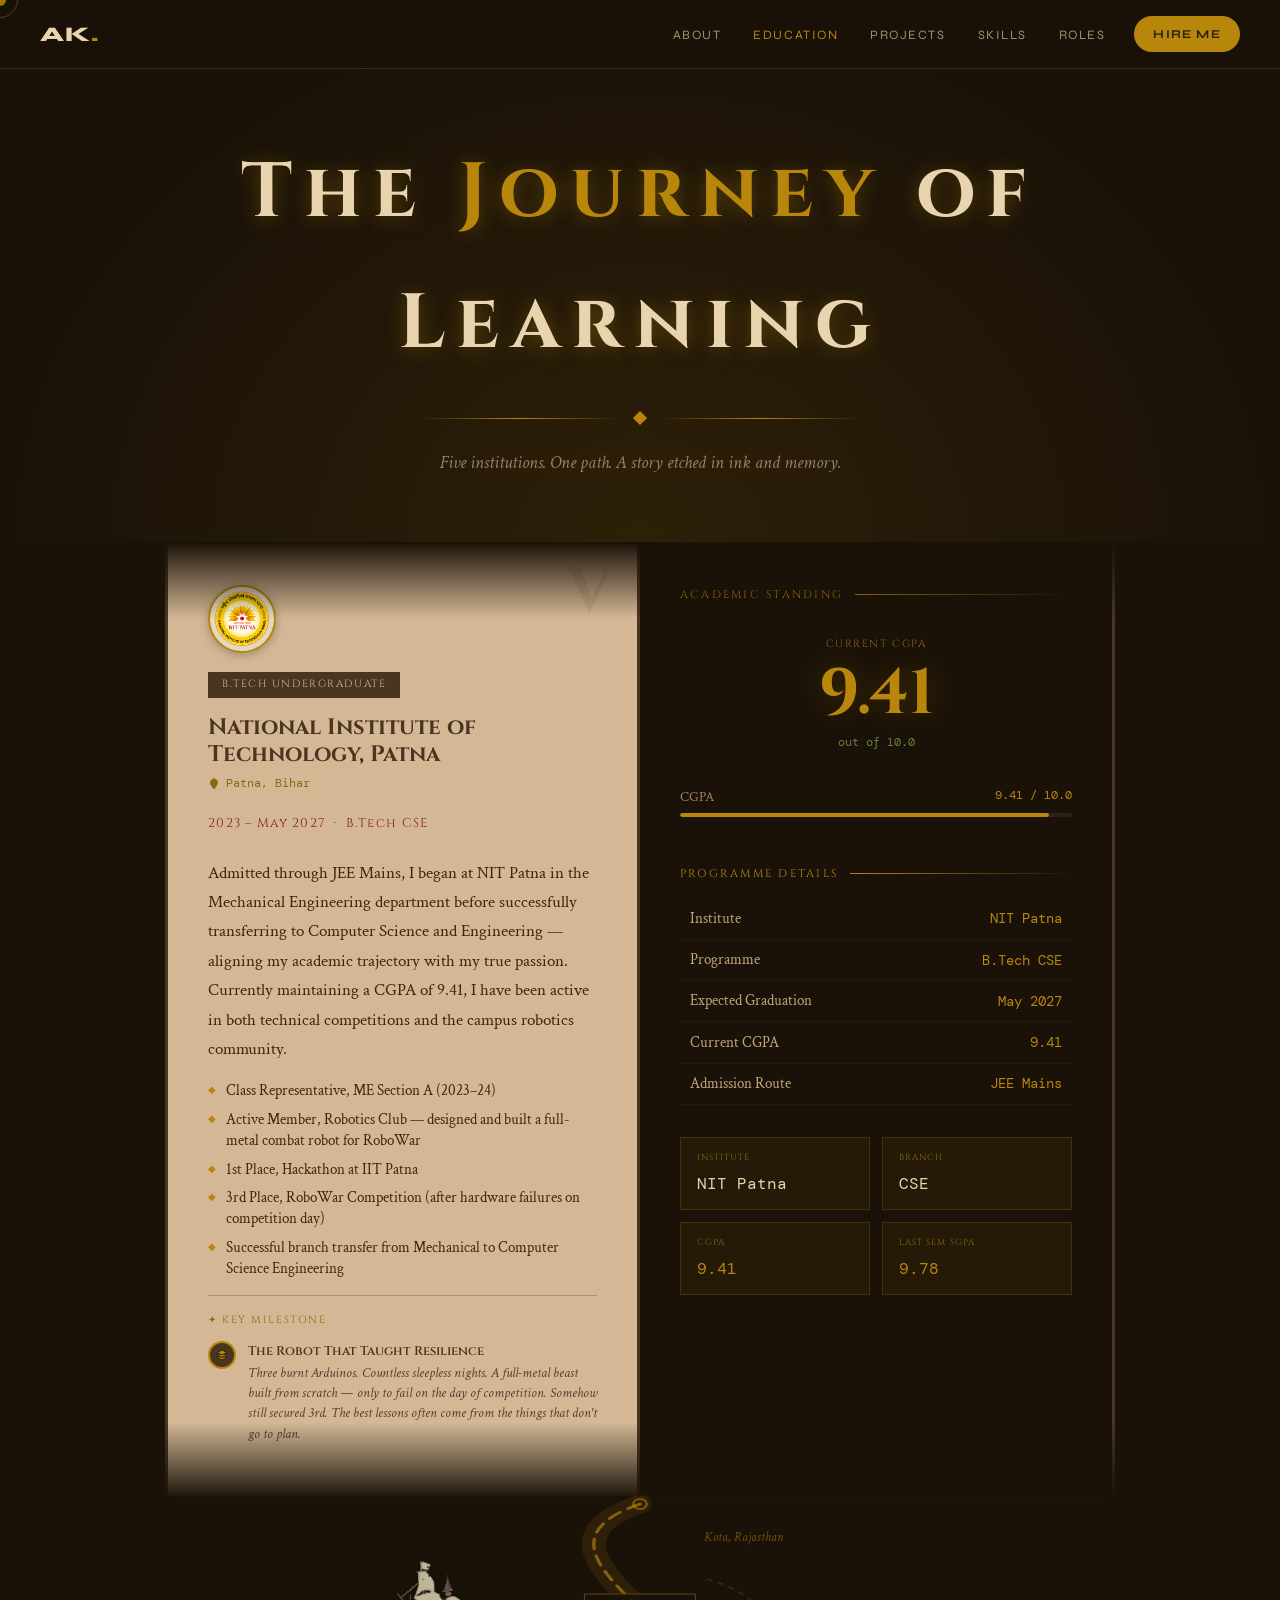
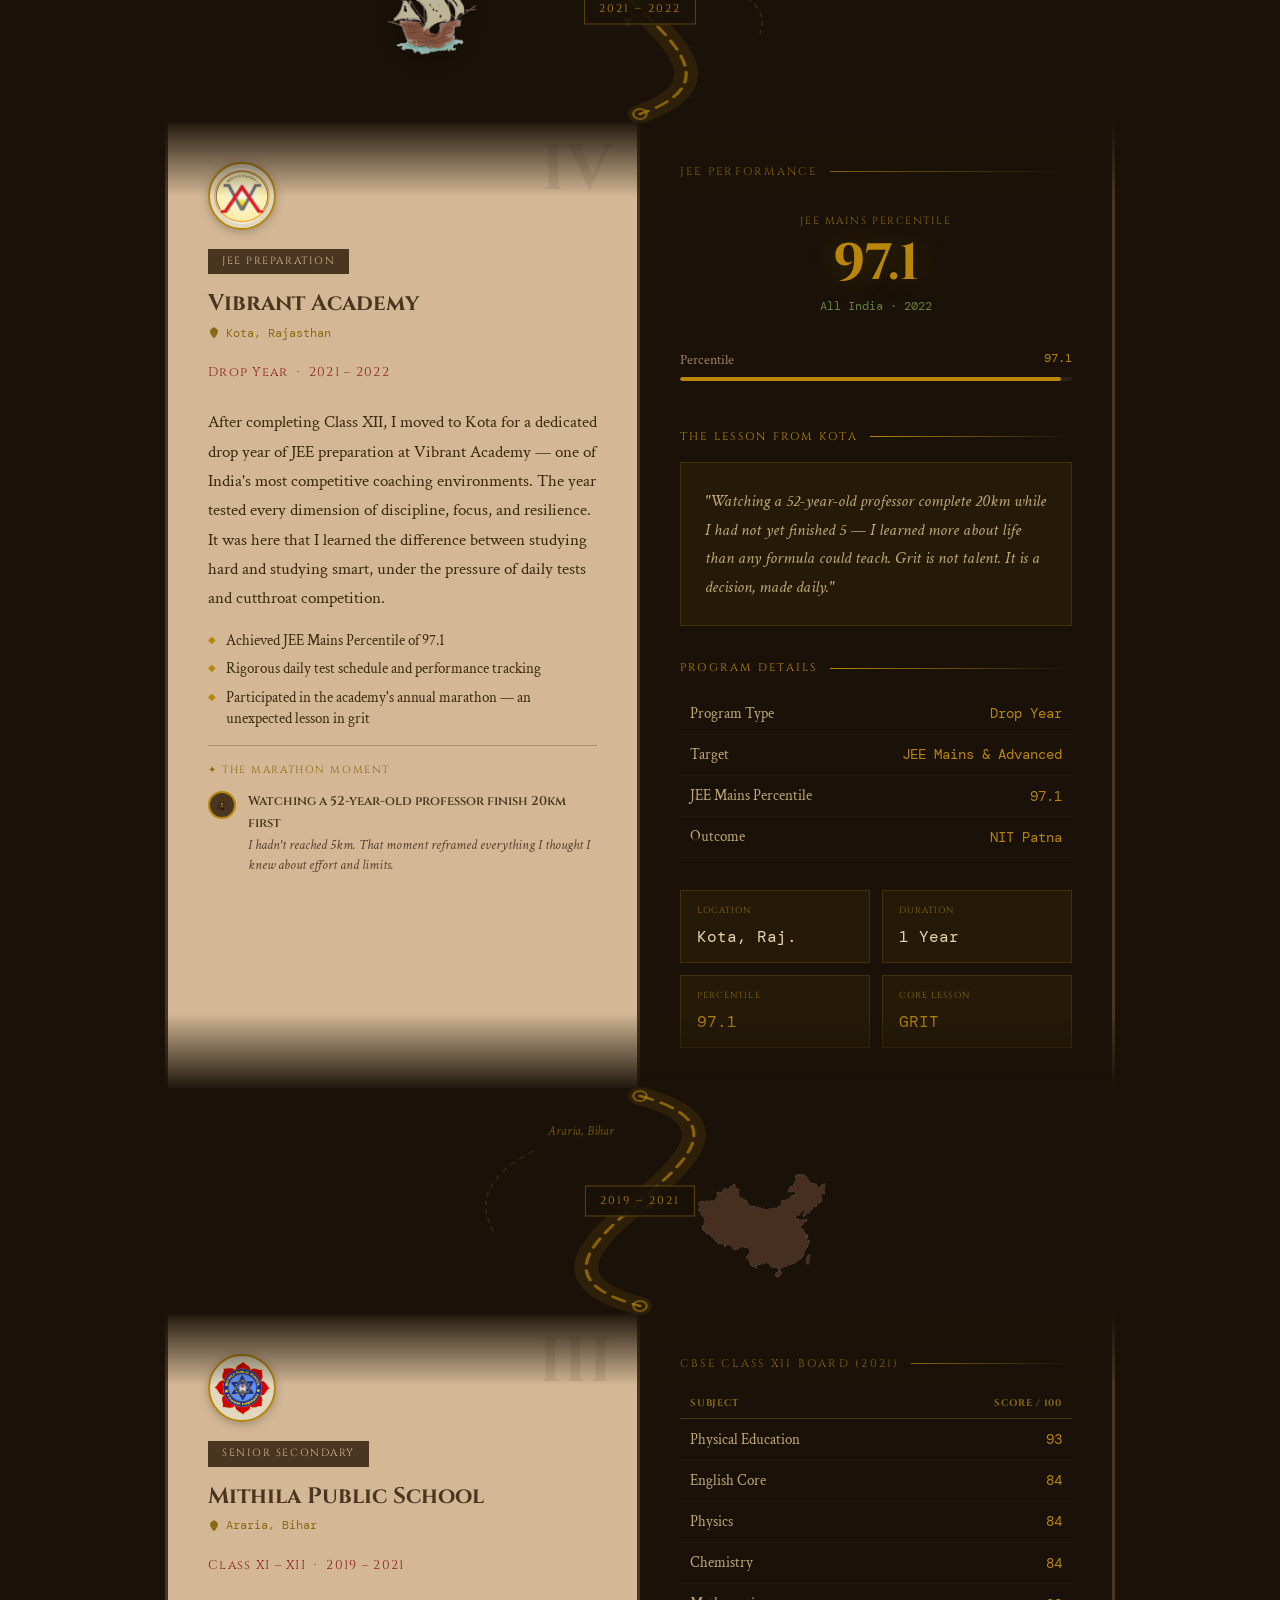
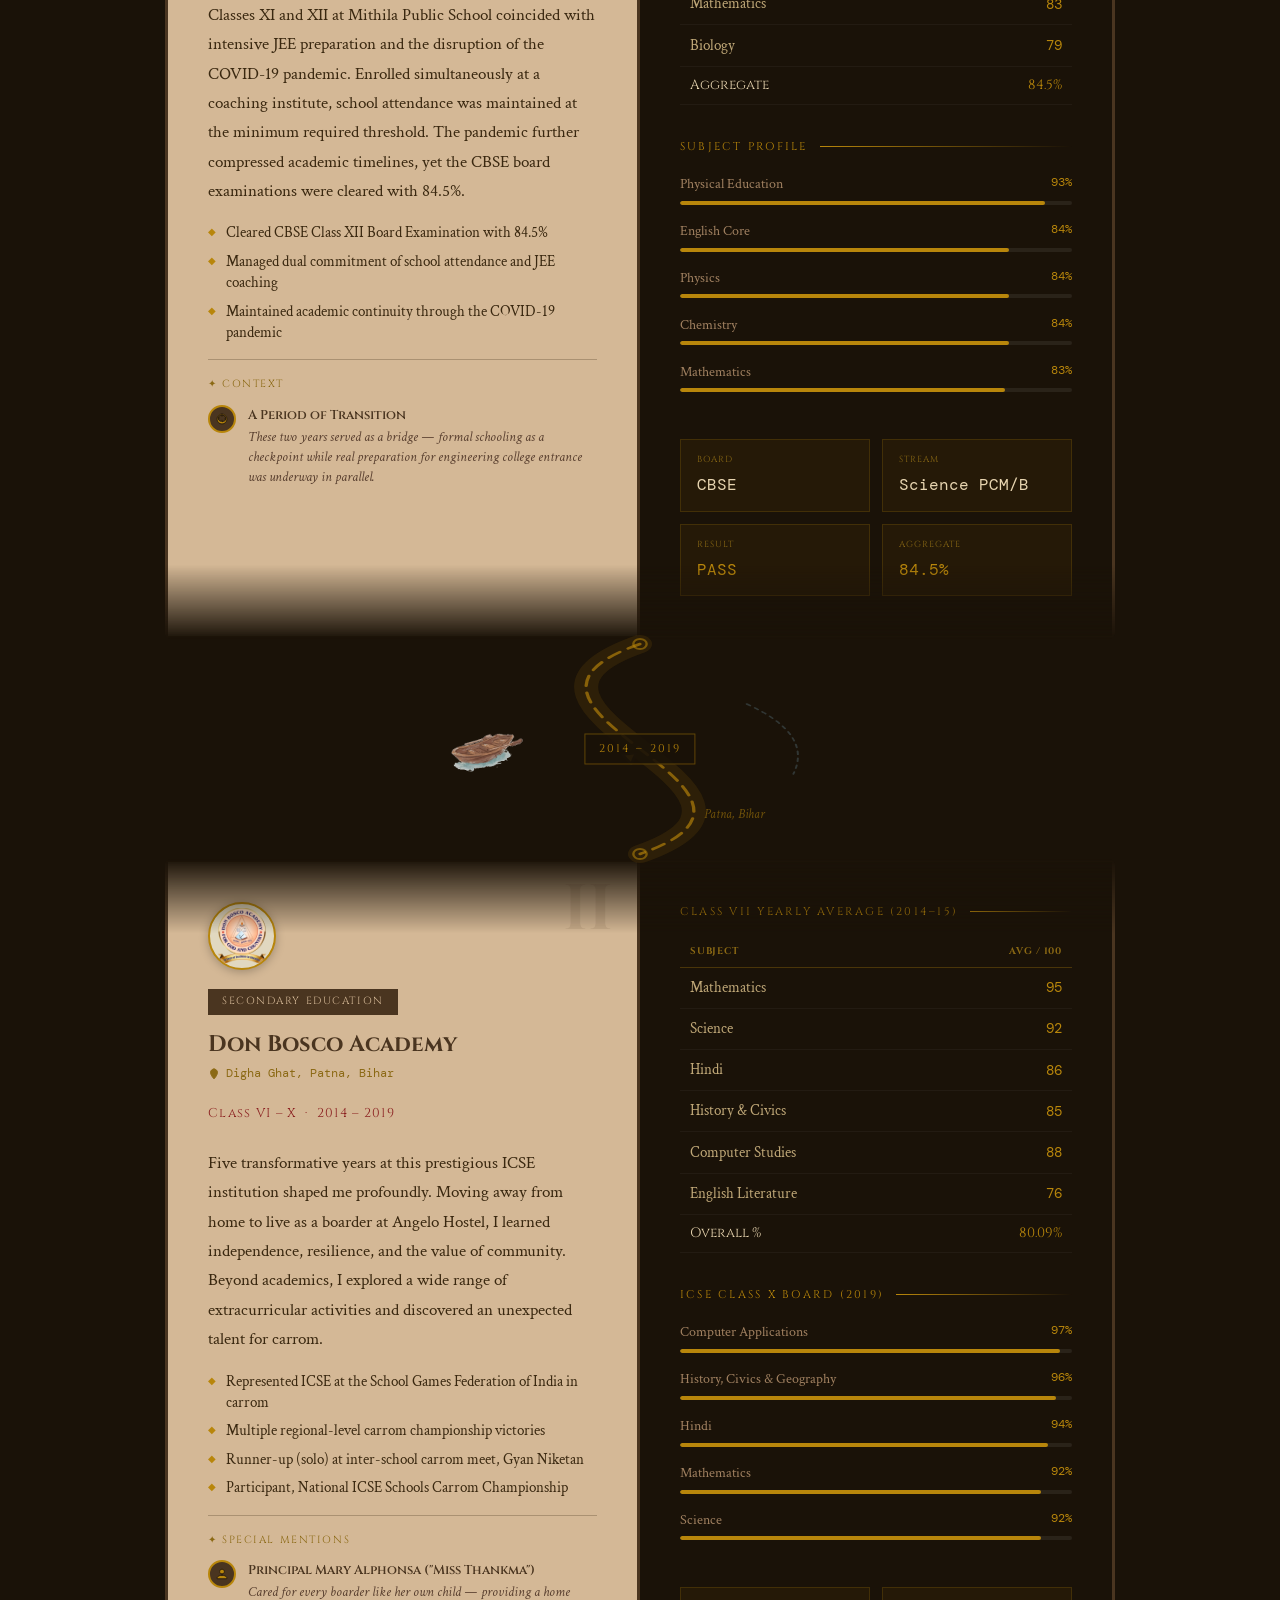
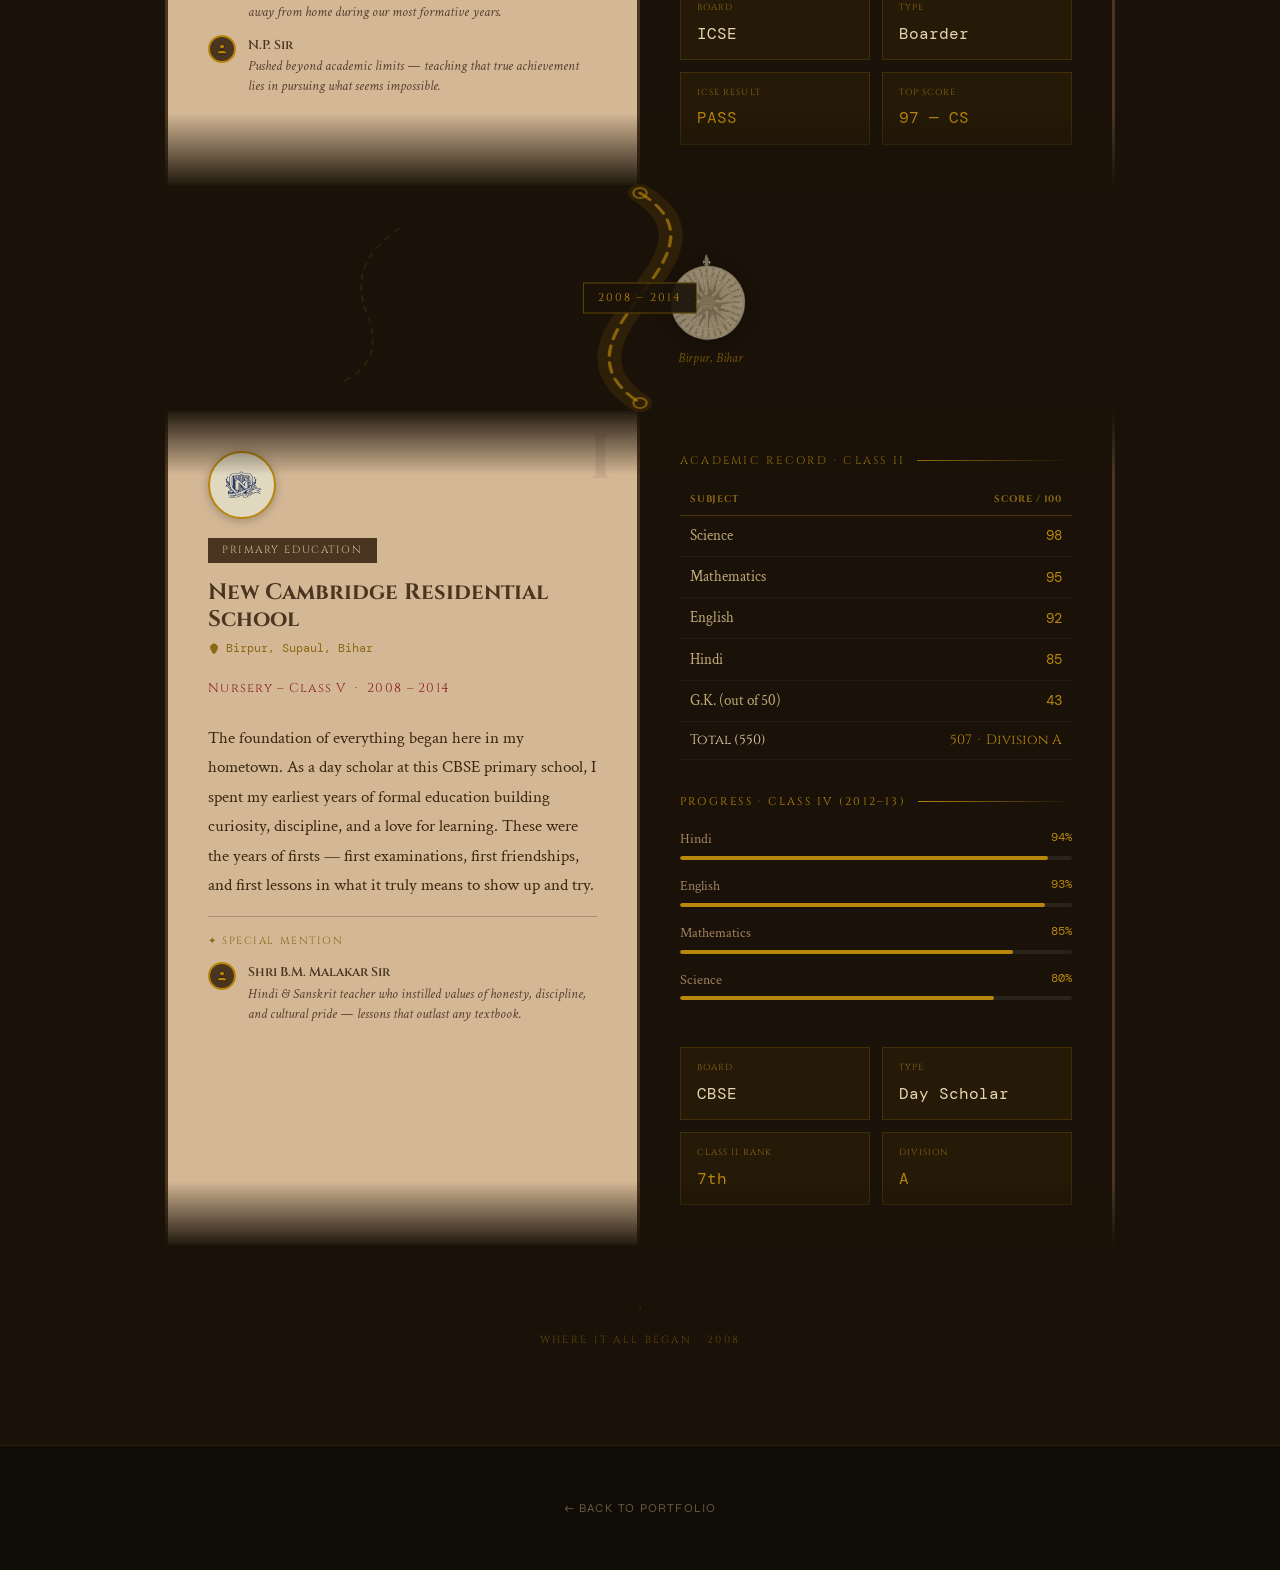
==== commit 3fa4fa2a: "changed neon" ====
--- a/education.html
+++ b/education.html
@@ -18,7 +18,7 @@
       --map-water: #7aa3b8;
       --map-forest: #5a7a4a;
       --map-path: #8b6914;
-      --accent: #c8ff3e;
+      --accent: #b8860b;
       --logo-bg: #e1d8c0;
       --bg-deep: #1a1208;
       --bg-mid: #0f0b05;
@@ -158,7 +158,7 @@
     .quote-box { background: rgba(184,134,11,0.07); border: 1px solid rgba(184,134,11,0.2); padding: 1.5rem; }
     .quote-box p { font-family: 'Crimson Text', serif; font-size: 1.05rem; font-style: italic; color: #c0a878; line-height: 1.7; }
     .cgpa-display { text-align: center; padding: 1rem 0; }
-    .cgpa-num { font-family: 'Cinzel', serif; font-size: 4rem; font-weight: 700; color: var(--accent); line-height: 1; text-shadow: 0 0 30px rgba(200,255,62,0.3); }
+    .cgpa-num { font-family: 'Cinzel', serif; font-size: 4rem; font-weight: 700; color: var(--accent); line-height: 1; text-shadow: 0 0 30px rgba(184,134,11,0.3); }
     .cgpa-label { font-family: 'Cinzel', serif; font-size: 0.65rem; letter-spacing: 0.15em; color: var(--map-path); margin-bottom: 0.5rem; }
     .cgpa-sub { font-family: 'DM Mono', monospace; font-size: 0.75rem; color: #6a8040; margin-top: 0.4rem; }
 
--- a/style.css
+++ b/style.css
@@ -8,7 +8,7 @@
   --text: #e8e8f0;
   --text-muted: #7070a0;
   --text-dim: #404060;
-  --accent: #c8ff3e;
+  --accent: #b8860b;
   --accent-2: #7b5cff;
   --accent-3: #ff5c8a;
   --accent-warm: #ffb347;
@@ -48,7 +48,7 @@
 }
 .cursor-trail {
   width: 36px; height: 36px;
-  border: 1.5px solid rgba(200,255,62,0.4);
+  border: 1.5px solid rgba(184,134,11,0.4);
   border-radius: 50%;
   position: fixed; top: 0; left: 0;
   pointer-events: none; z-index: 9998;
@@ -118,7 +118,7 @@
   border-radius: 999px;
   transition: transform 0.2s ease, box-shadow 0.2s ease;
 }
-.nav-cta:hover { transform: translateY(-2px); box-shadow: 0 8px 24px rgba(200,255,62,0.3); }
+.nav-cta:hover { transform: translateY(-2px); box-shadow: 0 8px 24px rgba(184,134,11,0.3); }
 .hamburger {
   display: none; flex-direction: column; gap: 5px;
   background: none; border: none; cursor: none; padding: 4px;
@@ -185,9 +185,9 @@
   background: var(--surface);
 }
 .badge-alt {
-  border-color: rgba(200,255,62,0.3);
+  border-color: rgba(184,134,11,0.3);
   color: var(--accent);
-  background: rgba(200,255,62,0.06);
+  background: rgba(184,134,11,0.06);
 }
 .hero-name {
   font-family: var(--font-display);
@@ -216,7 +216,7 @@
 .contact-pill svg { width: 15px; height: 15px; }
 .contact-pill:hover {
   background: var(--surface-2);
-  border-color: rgba(200,255,62,0.4);
+  border-color: rgba(184,134,11,0.4);
   color: var(--accent);
   transform: translateY(-2px);
 }
@@ -248,13 +248,13 @@
 }
 .edu-card:hover {
   transform: translateY(-5px);
-  border-color: rgba(200,255,62,0.25);
+  border-color: rgba(184,134,11,0.25);
   box-shadow: 0 16px 40px rgba(0,0,0,0.4);
 }
 .edu-badge {
   font-family: var(--font-mono); font-size: 0.75rem; font-weight: 400;
   padding: 0.5rem 0.8rem;
-  background: rgba(200,255,62,0.1); border: 1px solid rgba(200,255,62,0.25);
+  background: rgba(184,134,11,0.1); border: 1px solid rgba(184,134,11,0.25);
   border-radius: 8px; color: var(--accent);
   white-space: nowrap; flex-shrink: 0;
 }
@@ -306,7 +306,7 @@
   color: var(--accent-2);
 }
 .project-icon--alt {
-  background: rgba(200,255,62,0.08); border-color: rgba(200,255,62,0.2); color: var(--accent);
+  background: rgba(184,134,11,0.08); border-color: rgba(184,134,11,0.2); color: var(--accent);
 }
 .project-icon svg { width: 22px; height: 22px; }
 .project-date { font-family: var(--font-mono); font-size: 0.75rem; color: var(--text-dim); }
@@ -346,7 +346,7 @@
 }
 .skill-tag:hover {
   background: var(--surface-2);
-  border-color: rgba(200,255,62,0.4);
+  border-color: rgba(184,134,11,0.4);
   color: var(--accent);
   transform: translateY(-2px);
 }
@@ -363,13 +363,13 @@
   transition: all 0.3s ease;
 }
 .role-item:hover {
-  border-color: rgba(200,255,62,0.2);
+  border-color: rgba(184,134,11,0.2);
   transform: translateX(6px);
   box-shadow: -4px 0 0 var(--accent);
 }
 .role-icon {
   width: 52px; height: 52px; flex-shrink: 0;
-  background: rgba(200,255,62,0.08); border: 1px solid rgba(200,255,62,0.2);
+  background: rgba(184,134,11,0.08); border: 1px solid rgba(184,134,11,0.2);
   border-radius: 14px; display: flex; align-items: center; justify-content: center;
   color: var(--accent);
 }
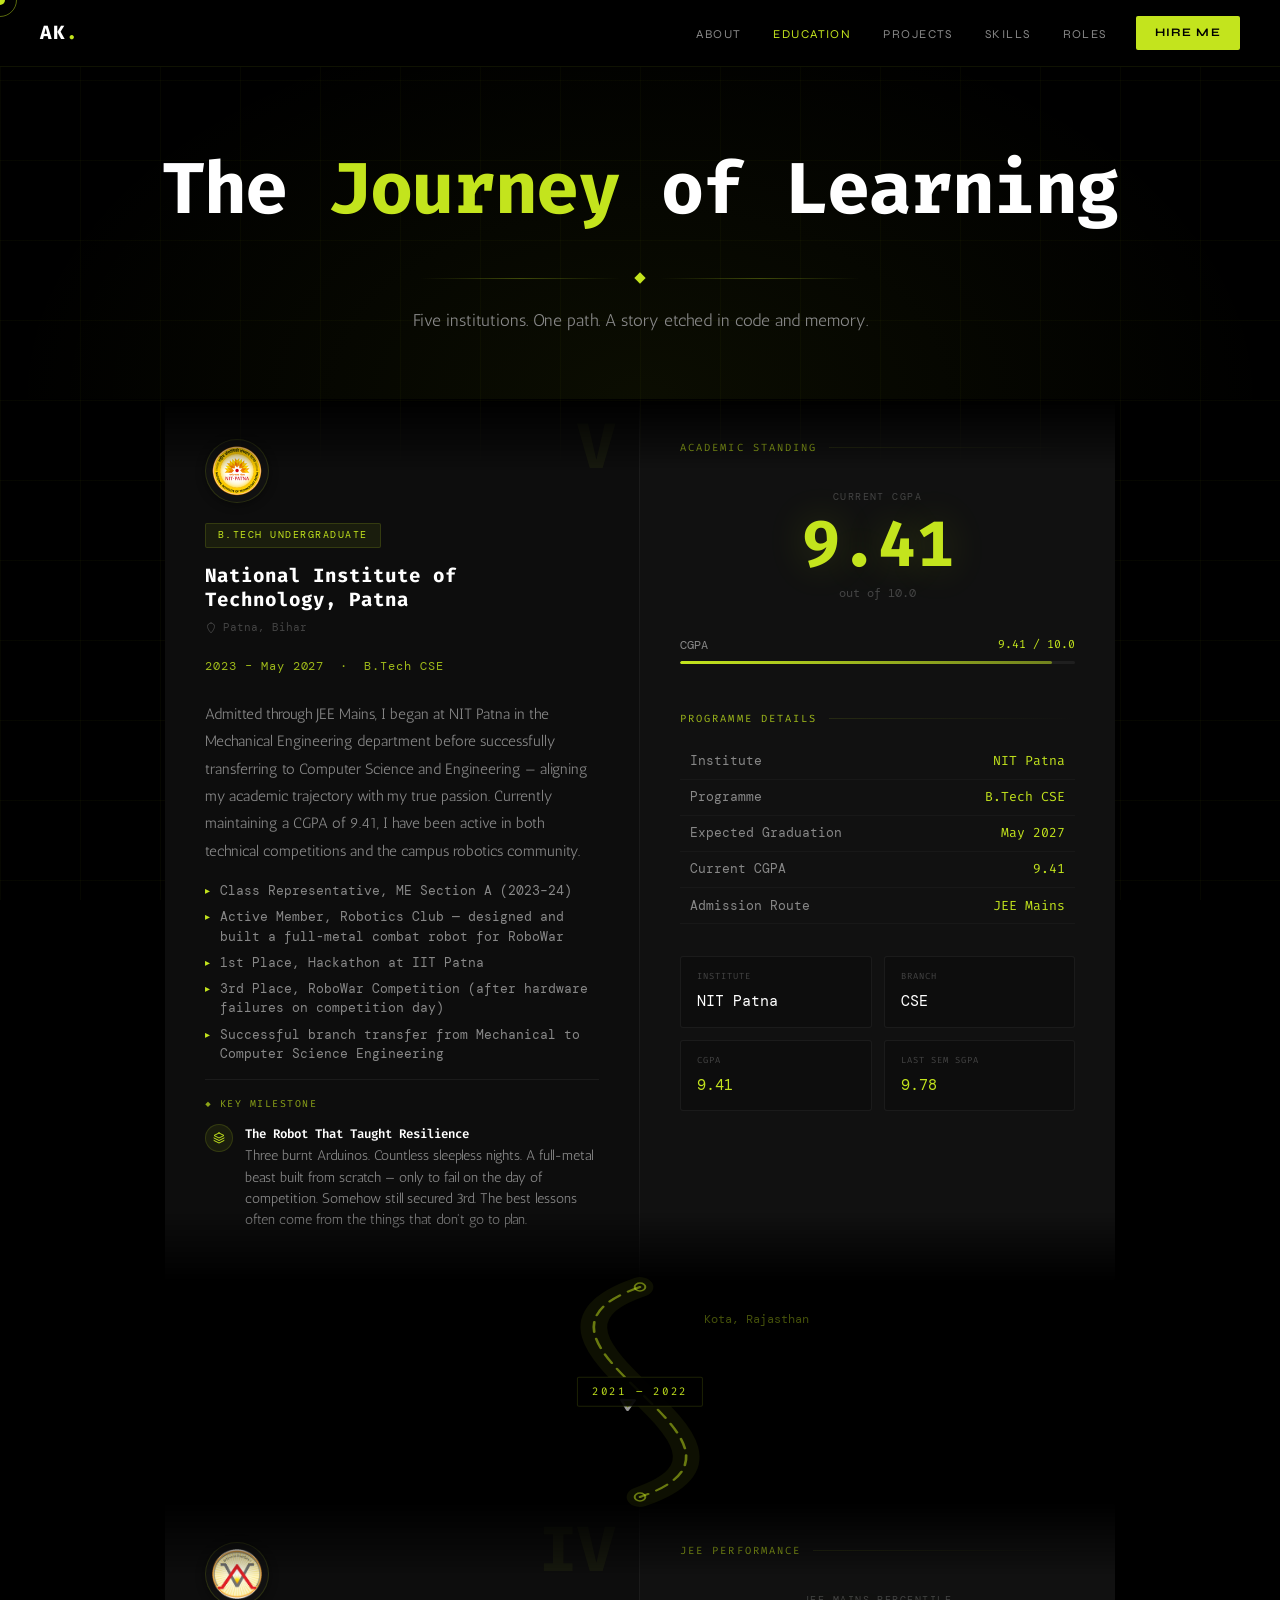
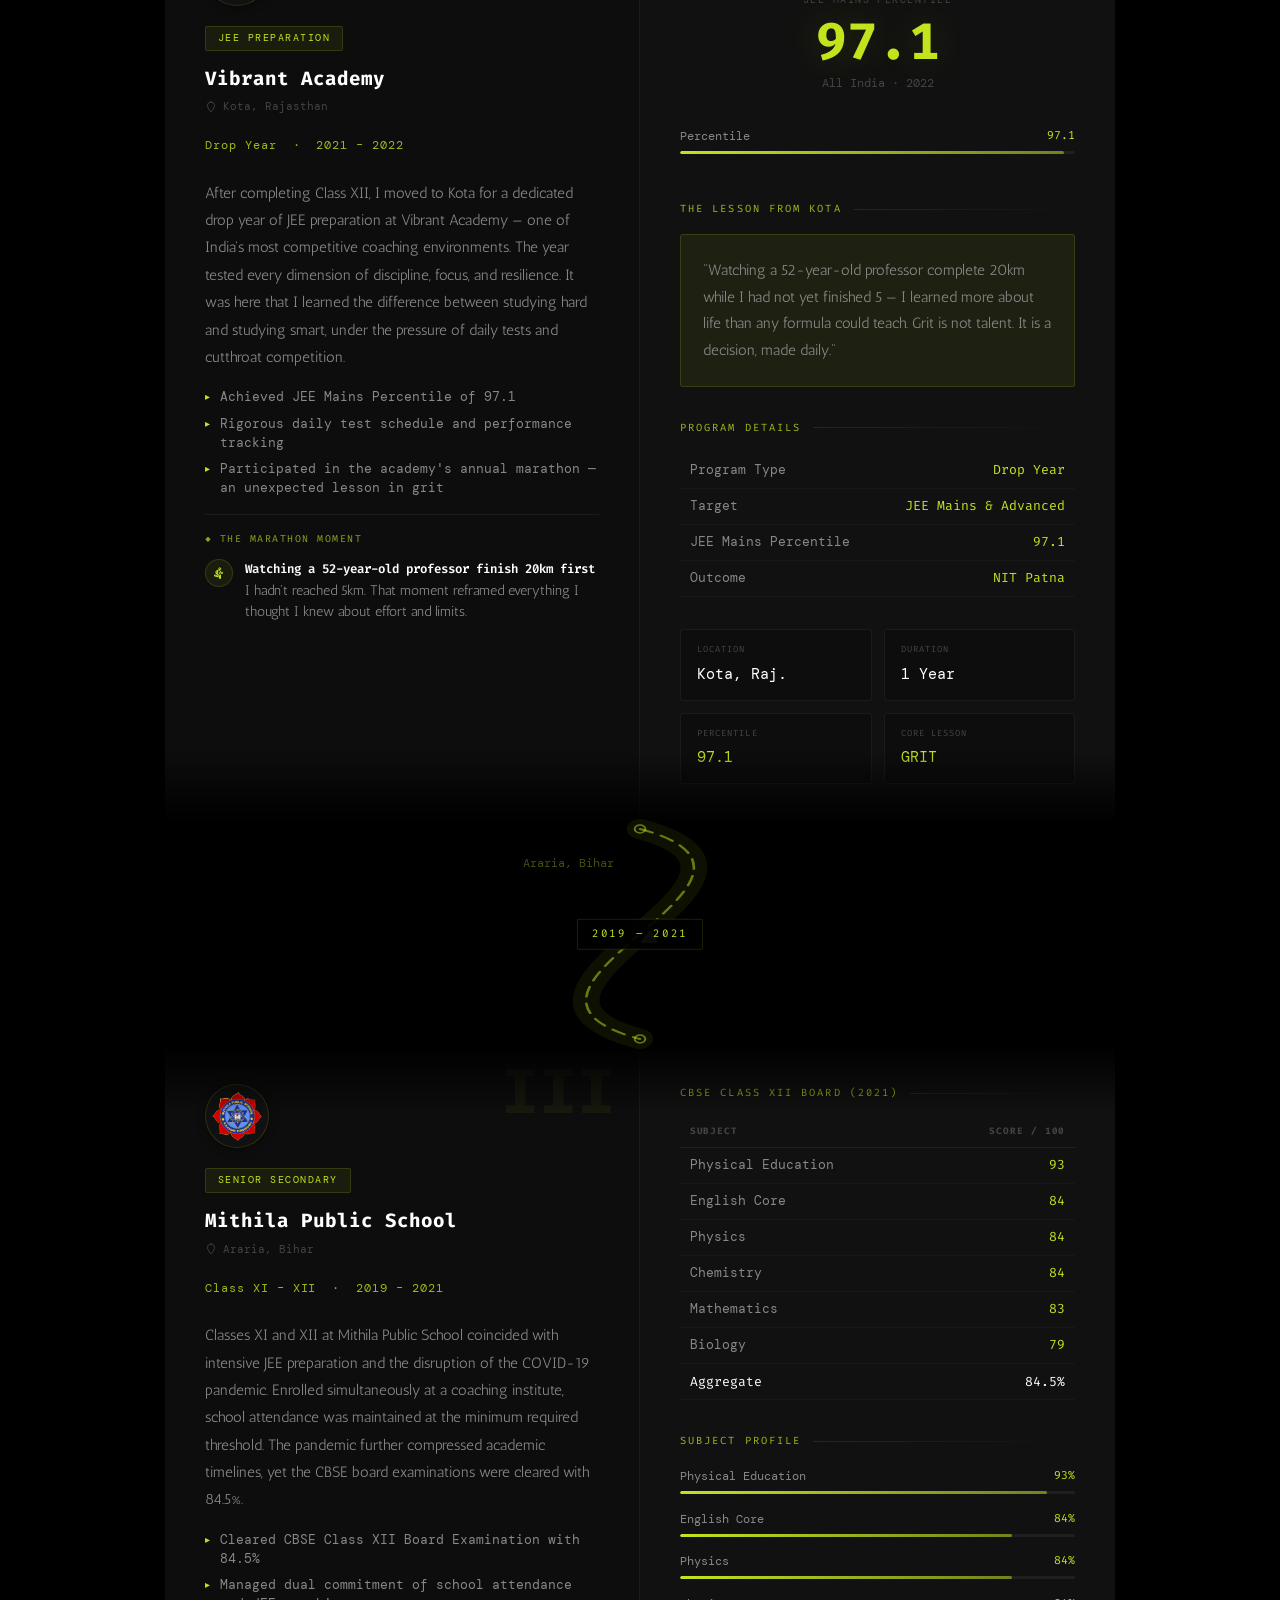
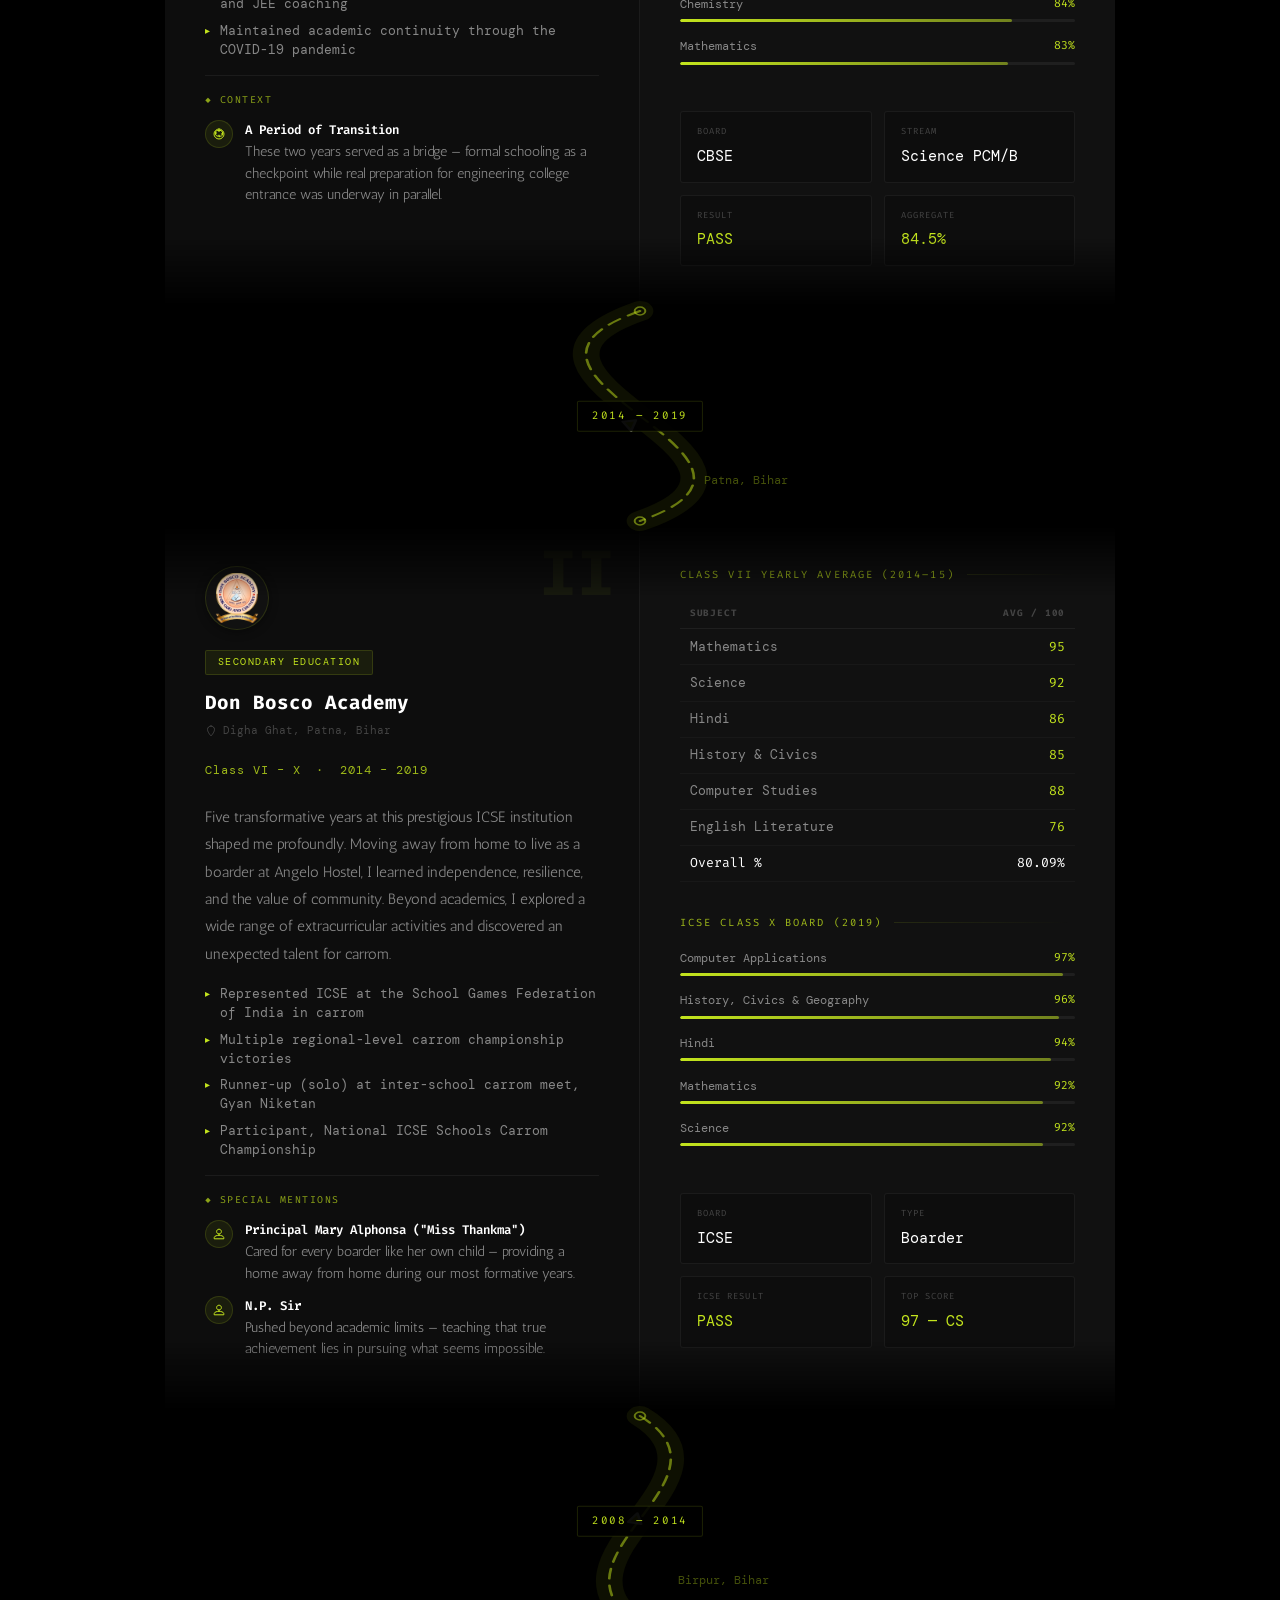
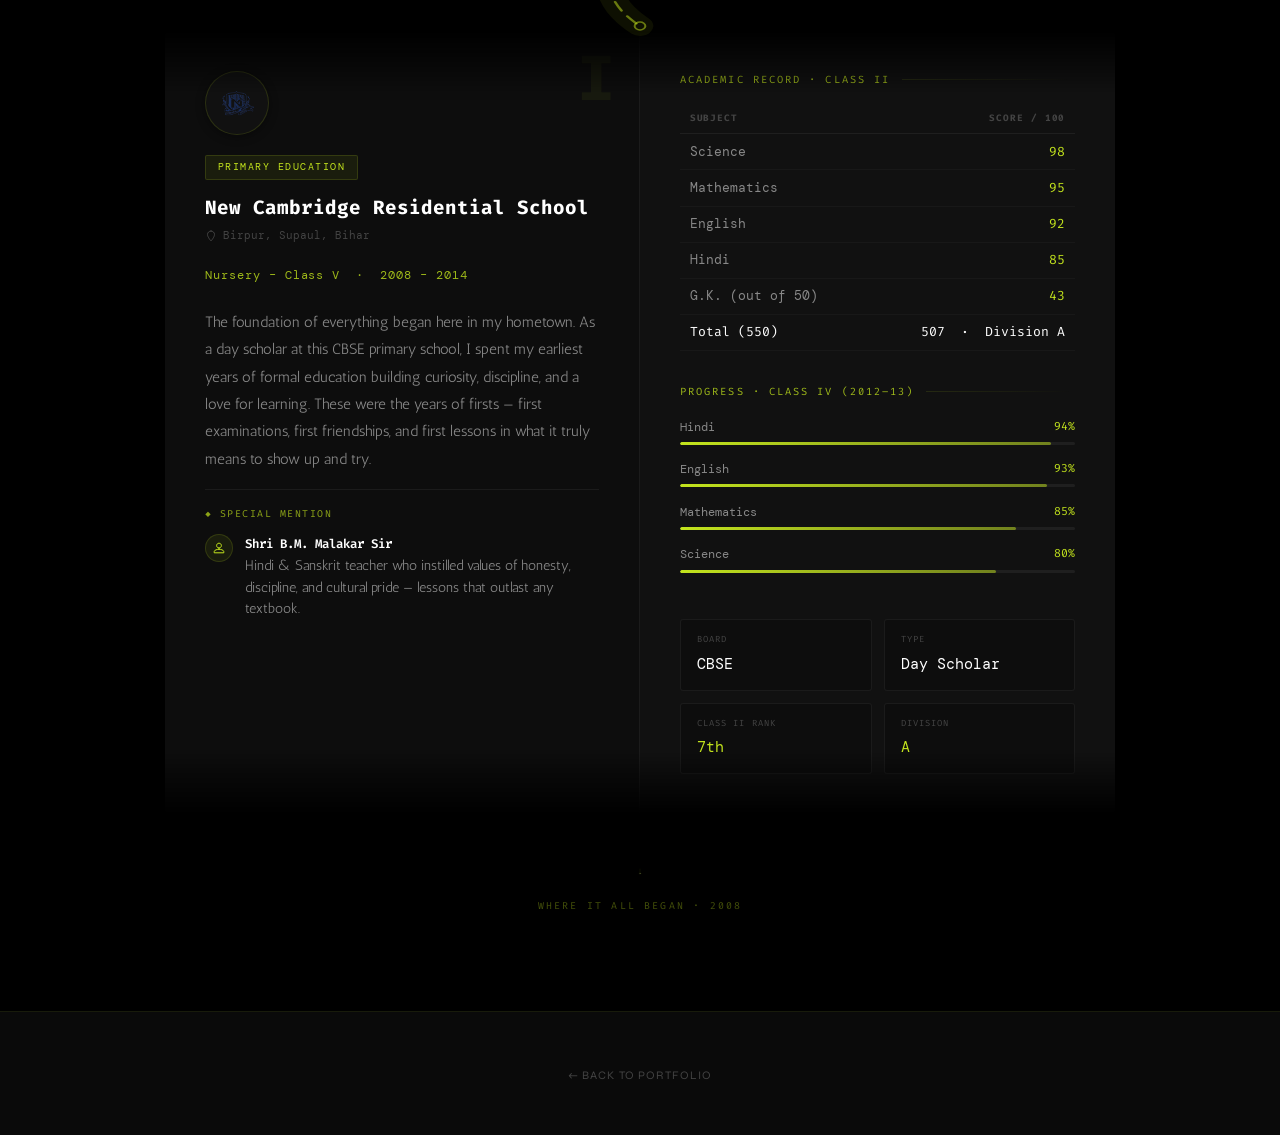
==== commit bb4e73e0: "Changed the theme" ====
--- a/education.html
+++ b/education.html
@@ -7,33 +7,39 @@
   <link rel="stylesheet" href="style.css" />
   <link rel="preconnect" href="https://fonts.googleapis.com" />
   <link rel="preconnect" href="https://fonts.gstatic.com" crossorigin />
-  <link href="https://fonts.googleapis.com/css2?family=Cinzel:wght@400;600;700&family=Crimson+Text:ital,wght@0,400;0,600;1,400&family=Syne:wght@400;600;700;800&family=DM+Mono:wght@300;400&display=swap" rel="stylesheet" />
+  <link href="https://fonts.googleapis.com/css2?family=Fira+Code:wght@300;400;500;600;700&family=Syne:wght@400;600;700;800&family=Antic&family=DM+Mono:wght@300;400;500&display=swap" rel="stylesheet" />
   <style>
-    :root {
-      --map-bg: #d4b896;
-      --map-dark: #4a3520;
-      --map-ink: #2d1f0e;
-      --map-red: #8b2020;
-      --map-gold: #b8860b;
-      --map-water: #7aa3b8;
-      --map-forest: #5a7a4a;
-      --map-path: #8b6914;
-      --accent: #b8860b;
-      --logo-bg: #e1d8c0;
-      --bg-deep: #1a1208;
-      --bg-mid: #0f0b05;
-    }
-    * { margin: 0; padding: 0; box-sizing: border-box; }
-    body { background: var(--bg-deep); font-family: 'Crimson Text', Georgia, serif; color: var(--map-ink); overflow-x: hidden; }
+    /* ── Education page overrides ── */
+    body { background: var(--bg); color: var(--text-primary); font-family: 'DM Mono', monospace; }
 
     /* NAV */
-    .edu-nav { position: fixed; top: 0; left: 0; right: 0; z-index: 100; display: flex; align-items: center; justify-content: space-between; padding: 1rem 2.5rem; background: rgba(26,18,8,0.93); backdrop-filter: blur(12px); border-bottom: 1px solid rgba(200,160,80,0.2); }
-    .edu-nav .nav-logo { font-family: 'Syne', sans-serif; font-weight: 800; font-size: 1.3rem; color: #e8d5b0; text-decoration: none; letter-spacing: 0.05em; }
+    .edu-nav {
+      position: fixed; top: 0; left: 0; right: 0; z-index: 100;
+      display: flex; align-items: center; justify-content: space-between;
+      padding: 1rem 2.5rem;
+      background: rgba(0,0,0,0.9);
+      backdrop-filter: blur(16px);
+      border-bottom: 1px solid var(--border-mid);
+    }
+    .edu-nav .nav-logo {
+      font-family: 'Fira Code', monospace; font-weight: 700; font-size: 1.2rem;
+      color: var(--text-primary); text-decoration: none; letter-spacing: 0.05em;
+    }
     .edu-nav .nav-logo .dot { color: var(--accent); }
     .edu-nav .nav-links { display: flex; gap: 2rem; list-style: none; margin-right: 1.8rem; }
-    .edu-nav .nav-links a { font-family: 'Syne', sans-serif; font-size: 0.8rem; letter-spacing: 0.12em; text-transform: uppercase; color: #a09070; text-decoration: none; transition: color 0.2s; }
-    .edu-nav .nav-links a:hover, .edu-nav .nav-links a.active { color: var(--accent); }
-    .edu-nav .nav-cta { font-family: 'Syne', sans-serif; font-size: 0.75rem; letter-spacing: 0.1em; text-transform: uppercase; color: var(--map-ink); background: var(--accent); padding: 0.5rem 1.2rem; text-decoration: none; font-weight: 700; transition: opacity 0.2s; }
+    .edu-nav .nav-links a {
+      font-family: 'Syne', sans-serif; font-size: 0.75rem;
+      letter-spacing: 0.12em; text-transform: uppercase;
+      color: var(--text-secondary); text-decoration: none; transition: color 0.2s;
+    }
+    .edu-nav .nav-links a:hover,
+    .edu-nav .nav-links a.active { color: var(--accent); }
+    .edu-nav .nav-cta {
+      font-family: 'Syne', sans-serif; font-size: 0.72rem; letter-spacing: 0.1em;
+      text-transform: uppercase; color: #000; background: var(--accent);
+      padding: 0.45rem 1.2rem; text-decoration: none; font-weight: 700;
+      transition: opacity 0.2s; border-radius: 2px;
+    }
     .edu-nav .nav-cta:hover { opacity: 0.85; }
 
     /* HEADER */
@@ -41,203 +47,195 @@
       padding: 8rem 4rem 4rem;
       text-align: center;
       position: relative;
-      background: linear-gradient(180deg, #1a1208 0%, #1a1208 60%, transparent 100%);
       overflow: hidden;
     }
-    .page-header::before { content: ''; position: absolute; inset: 0; background: radial-gradient(ellipse at 50% 100%, rgba(184,134,11,0.12) 0%, transparent 70%); pointer-events:none; }
-    .page-header h1 { font-family: 'Cinzel', serif; font-size: clamp(2.5rem, 6vw, 5rem); color: #e8d5b0; font-weight: 700; letter-spacing: 0.15em; text-shadow: 0 2px 20px rgba(184,134,11,0.4); position: relative; }
-    .page-header h1 span { color: var(--map-gold); }
-    .page-header p { font-family: 'Crimson Text', serif; font-size: 1.15rem; font-style: italic; color: #9a8060; margin-top: 0.75rem; position: relative; }
+    .page-header::before {
+      content: '';
+      position: absolute; inset: 0;
+      background: radial-gradient(ellipse at 50% 100%, rgba(195,228,29,0.06) 0%, transparent 70%);
+      pointer-events: none;
+    }
+    .page-header h1 {
+      font-family: 'Fira Code', monospace; font-size: clamp(2.2rem, 6vw, 4.5rem);
+      color: var(--text-primary); font-weight: 700; letter-spacing: -0.02em;
+      position: relative;
+    }
+    .page-header h1 span { color: var(--accent); }
+    .page-header p {
+      font-family: 'Antic', sans-serif; font-size: 1.05rem;
+      color: var(--text-secondary); margin-top: 0.75rem; position: relative;
+    }
     .ornament { display: flex; align-items: center; justify-content: center; gap: 1rem; margin: 1.5rem 0; position: relative; }
-    .ornament-line { flex: 1; max-width: 200px; height: 1px; background: linear-gradient(90deg, transparent, var(--map-gold), transparent); }
-    .ornament-diamond { width: 10px; height: 10px; background: var(--map-gold); transform: rotate(45deg); }
-
-    /* ══════════════════════════════════
-       JOURNEY STREAM — the main layout
-       ══════════════════════════════════ */
-    .journey-stream {
-      position: relative;
-      padding: 0 0 6rem;
-      /* no background — transparent so body color shows through */
-    }
-
-    /* ── CONNECTOR: SVG curved path between each card ── */
+    .ornament-line { flex: 1; max-width: 200px; height: 1px; background: linear-gradient(90deg, transparent, var(--accent), transparent); opacity: 0.3; }
+    .ornament-diamond { width: 8px; height: 8px; background: var(--accent); transform: rotate(45deg); }
+
+    /* JOURNEY STREAM */
+    .journey-stream { position: relative; padding: 0 0 6rem; }
+
+    /* PATH CONNECTOR */
     .path-connector {
-      position: relative;
-      width: 100%;
-      height: 220px;
-      overflow: visible;
-      display: flex;
-      align-items: center;
-      justify-content: center;
+      position: relative; width: 100%; height: 220px;
+      overflow: visible; display: flex; align-items: center; justify-content: center;
       z-index: 2;
     }
-    .path-connector svg {
-      width: 100%;
-      height: 220px;
-      overflow: visible;
-    }
-
-    /* ── SCENE: wrapper that holds card + decorative elements ── */
-    .scene {
-      position: relative;
-      width: 100%;
-      padding: 0 2rem;
-    }
-
-    /* Cards have no hard borders at top/bottom — they fade into bg */
+    .path-connector svg { width: 100%; height: 220px; overflow: visible; }
+
+    /* SCENE */
+    .scene { position: relative; width: 100%; padding: 0 2rem; }
+
+    /* DETAIL CARD */
     .detail-card {
-      position: relative;
-      z-index: 5;
-      display: grid;
-      grid-template-columns: 1fr 1fr;
-      gap: 0;
-      max-width: 950px;
-      margin: 0 auto;
-      border-radius: 6px;
-      overflow: hidden;
-      box-shadow: 0 8px 60px rgba(0,0,0,0.7);
-      /* Feathered top/bottom — card melts into background */
-      -webkit-mask-image: linear-gradient(
-        to bottom,
-        transparent 0%,
-        black 8%,
-        black 92%,
-        transparent 100%
-      );
-      mask-image: linear-gradient(
-        to bottom,
-        transparent 0%,
-        black 8%,
-        black 92%,
-        transparent 100%
-      );
-    }
-
-    .card-left { background: var(--map-bg); border: 3px solid var(--map-dark); padding: 2.5rem; position: relative; overflow: hidden; }
-    .card-stage-num { font-family: 'Cinzel', serif; font-size: 4rem; font-weight: 700; color: rgba(74,53,32,0.1); position: absolute; top: 1rem; right: 1.5rem; line-height: 1; user-select: none; }
-    .card-logo { width: 68px; height: 68px; border-radius: 50%; border: 2px solid var(--map-gold); overflow: hidden; background: var(--logo-bg); margin-bottom: 1rem; box-shadow: 0 2px 10px rgba(0,0,0,0.25); }
-    .card-logo img { width: 100%; height: 100%; object-fit: contain; padding: 4px; }
-    .card-badge { display: inline-block; font-family: 'Cinzel', serif; font-size: 0.65rem; letter-spacing: 0.15em; color: var(--map-bg); background: var(--map-dark); padding: 4px 14px; margin-bottom: 1rem; text-transform: uppercase; }
-    .card-school-name { font-family: 'Cinzel', serif; font-size: 1.4rem; font-weight: 700; color: var(--map-dark); line-height: 1.2; margin-bottom: 0.4rem; }
-    .card-location { font-family: 'DM Mono', monospace; font-size: 0.72rem; color: var(--map-path); margin-bottom: 1.2rem; display: flex; align-items: center; gap: 0.4rem; }
-    .card-location svg { width: 12px; height: 12px; fill: var(--map-path); flex-shrink: 0; }
-    .card-years { font-family: 'Cinzel', serif; font-size: 0.8rem; color: var(--map-red); letter-spacing: 0.1em; margin-bottom: 1.5rem; }
-    .card-desc { font-family: 'Crimson Text', serif; font-size: 1.05rem; line-height: 1.75; color: #3a2810; margin-bottom: 1rem; }
-    .card-special { border-top: 1px solid rgba(74,53,32,0.3); padding-top: 1rem; margin-top: 0.5rem; }
-    .card-special-title { font-family: 'Cinzel', serif; font-size: 0.65rem; letter-spacing: 0.15em; color: var(--map-path); text-transform: uppercase; margin-bottom: 0.7rem; }
+      position: relative; z-index: 5;
+      display: grid; grid-template-columns: 1fr 1fr;
+      gap: 0; max-width: 950px; margin: 0 auto;
+      border-radius: 4px; overflow: hidden;
+      box-shadow: 0 8px 60px rgba(0,0,0,0.8), 0 0 0 1px var(--border-dim);
+      -webkit-mask-image: linear-gradient(to bottom, transparent 0%, black 8%, black 92%, transparent 100%);
+      mask-image: linear-gradient(to bottom, transparent 0%, black 8%, black 92%, transparent 100%);
+    }
+
+    .card-left {
+      background: var(--bg-card);
+      border-right: 1px solid var(--border-dim);
+      padding: 2.5rem; position: relative; overflow: hidden;
+    }
+    .card-stage-num {
+      font-family: 'Fira Code', monospace; font-size: 4rem; font-weight: 700;
+      color: rgba(195,228,29,0.06); position: absolute; top: 1rem; right: 1.5rem;
+      line-height: 1; user-select: none;
+    }
+    .card-logo {
+      width: 64px; height: 64px; border-radius: 50%;
+      border: 1px solid var(--border); overflow: hidden;
+      background: var(--bg-card-alt); margin-bottom: 1rem;
+      box-shadow: 0 2px 10px rgba(0,0,0,0.4);
+      display: flex; align-items: center; justify-content: center;
+    }
+    .card-logo img { width: 100%; height: 100%; object-fit: contain; padding: 6px; }
+    .card-badge {
+      display: inline-block; font-family: 'DM Mono', monospace; font-size: 0.62rem;
+      letter-spacing: 0.15em; color: var(--accent); background: var(--accent-glow);
+      border: 1px solid var(--border); padding: 3px 12px; margin-bottom: 1rem;
+      text-transform: uppercase; border-radius: 2px;
+    }
+    .card-school-name {
+      font-family: 'Fira Code', monospace; font-size: 1.2rem; font-weight: 700;
+      color: var(--text-primary); line-height: 1.25; margin-bottom: 0.4rem;
+    }
+    .card-location {
+      font-family: 'DM Mono', monospace; font-size: 0.7rem; color: var(--text-muted);
+      margin-bottom: 1.2rem; display: flex; align-items: center; gap: 0.4rem;
+    }
+    .card-location svg { width: 12px; height: 12px; stroke: var(--text-muted); flex-shrink: 0; }
+    .card-years {
+      font-family: 'DM Mono', monospace; font-size: 0.75rem;
+      color: var(--accent); letter-spacing: 0.08em; margin-bottom: 1.5rem; opacity: 0.8;
+    }
+    .card-desc {
+      font-family: 'Antic', sans-serif; font-size: 0.95rem;
+      line-height: 1.8; color: var(--text-secondary); margin-bottom: 1rem;
+    }
+    .card-special { border-top: 1px solid var(--border-dim); padding-top: 1rem; margin-top: 0.5rem; }
+    .card-special-title {
+      font-family: 'Fira Code', monospace; font-size: 0.62rem; letter-spacing: 0.15em;
+      color: var(--accent); text-transform: uppercase; margin-bottom: 0.7rem; opacity: 0.7;
+    }
     .mentor-item { display: flex; gap: 0.75rem; margin-bottom: 0.75rem; align-items: flex-start; }
-    .mentor-icon { width: 28px; height: 28px; border-radius: 50%; background: var(--map-dark); border: 2px solid var(--map-gold); display: flex; align-items: center; justify-content: center; flex-shrink: 0; }
-    .mentor-icon svg { width: 12px; height: 12px; fill: var(--map-gold); }
-    .mentor-name { font-family: 'Cinzel', serif; font-size: 0.8rem; font-weight: 600; color: var(--map-dark); }
-    .mentor-note { font-family: 'Crimson Text', serif; font-size: 0.9rem; font-style: italic; color: #5a4030; line-height: 1.4; }
+    .mentor-icon {
+      width: 28px; height: 28px; border-radius: 50%;
+      background: var(--accent-glow); border: 1px solid var(--border);
+      display: flex; align-items: center; justify-content: center; flex-shrink: 0;
+    }
+    .mentor-icon svg { width: 12px; height: 12px; stroke: var(--accent); }
+    .mentor-name { font-family: 'Fira Code', monospace; font-size: 0.78rem; font-weight: 600; color: var(--text-primary); }
+    .mentor-note { font-family: 'Antic', sans-serif; font-size: 0.88rem; color: var(--text-secondary); line-height: 1.5; }
     .achievement-list { list-style: none; margin: 0.5rem 0 1rem; }
-    .achievement-list li { display: flex; gap: 0.6rem; align-items: flex-start; margin-bottom: 0.45rem; font-family: 'Crimson Text', serif; font-size: 0.95rem; color: #3a2810; line-height: 1.4; }
-    .achievement-list li::before { content: '◆'; color: var(--map-gold); font-size: 0.6rem; margin-top: 4px; flex-shrink: 0; }
-
-    .card-right { background: #1a1208; border: 3px solid var(--map-dark); border-left: none; padding: 2.5rem; display: flex; flex-direction: column; gap: 2rem; }
-    .marks-section-title { font-family: 'Cinzel', serif; font-size: 0.7rem; letter-spacing: 0.2em; color: var(--map-gold); text-transform: uppercase; margin-bottom: 1rem; display: flex; align-items: center; gap: 0.75rem; }
-    .marks-section-title::after { content: ''; flex: 1; height: 1px; background: linear-gradient(90deg, var(--map-gold), transparent); }
+    .achievement-list li {
+      display: flex; gap: 0.6rem; align-items: flex-start; margin-bottom: 0.45rem;
+      font-family: 'DM Mono', monospace; font-size: 0.8rem; color: var(--text-secondary); line-height: 1.5;
+    }
+    .achievement-list li::before { content: '▸'; color: var(--accent); font-size: 0.65rem; margin-top: 2px; flex-shrink: 0; }
+
+    /* CARD RIGHT */
+    .card-right {
+      background: var(--bg-card-alt);
+      padding: 2.5rem; display: flex; flex-direction: column; gap: 2rem;
+    }
+    .marks-section-title {
+      font-family: 'Fira Code', monospace; font-size: 0.65rem; letter-spacing: 0.2em;
+      color: var(--accent); text-transform: uppercase; margin-bottom: 1rem;
+      display: flex; align-items: center; gap: 0.75rem; opacity: 0.8;
+    }
+    .marks-section-title::after {
+      content: ''; flex: 1; height: 1px;
+      background: linear-gradient(90deg, var(--border), transparent);
+    }
     .marks-table { width: 100%; border-collapse: collapse; }
-    .marks-table th { font-family: 'Cinzel', serif; font-size: 0.6rem; letter-spacing: 0.1em; color: var(--map-path); text-transform: uppercase; text-align: left; padding: 0.4rem 0.6rem; border-bottom: 1px solid rgba(184,134,11,0.3); }
-    .marks-table td { font-family: 'Crimson Text', serif; font-size: 0.95rem; color: #c0a878; padding: 0.45rem 0.6rem; border-bottom: 1px solid rgba(255,255,255,0.04); }
-    .marks-table tr:hover td { color: #e8d5b0; background: rgba(184,134,11,0.05); }
-    .score-cell { font-family: 'DM Mono', monospace !important; font-size: 0.85rem !important; color: var(--map-gold) !important; text-align: right !important; }
-    .total-row td { color: #e8d5b0 !important; font-family: 'Cinzel', serif !important; font-size: 0.85rem !important; border-top: 1px solid rgba(184,134,11,0.4) !important; }
+    .marks-table th {
+      font-family: 'Fira Code', monospace; font-size: 0.58rem; letter-spacing: 0.1em;
+      color: var(--text-muted); text-transform: uppercase; text-align: left;
+      padding: 0.4rem 0.6rem; border-bottom: 1px solid var(--border-dim);
+    }
+    .marks-table td {
+      font-family: 'DM Mono', monospace; font-size: 0.82rem; color: var(--text-secondary);
+      padding: 0.4rem 0.6rem; border-bottom: 1px solid rgba(255,255,255,0.03);
+    }
+    .marks-table tr:hover td { color: var(--text-primary); background: var(--accent-glow); }
+    .score-cell { font-family: 'Fira Code', monospace !important; font-size: 0.82rem !important; color: var(--accent) !important; text-align: right !important; }
+    .total-row td { color: var(--text-primary) !important; font-family: 'Fira Code', monospace !important; font-size: 0.82rem !important; border-top: 1px solid var(--border) !important; }
+
     .stat-bar-row { margin-bottom: 0.9rem; }
-    .stat-bar-label { display: flex; justify-content: space-between; font-family: 'Crimson Text', serif; font-size: 0.9rem; color: #a08060; margin-bottom: 4px; }
-    .stat-bar-label span:last-child { font-family: 'DM Mono', monospace; font-size: 0.75rem; color: var(--map-gold); }
-    .stat-bar-track { height: 4px; background: rgba(255,255,255,0.07); border-radius: 2px; overflow: hidden; }
-    .stat-bar-fill { height: 100%; border-radius: 2px; background: linear-gradient(90deg, var(--map-gold), var(--accent)); width: 0%; transition: width 1s cubic-bezier(0.4,0,0.2,1); }
+    .stat-bar-label { display: flex; justify-content: space-between; font-family: 'DM Mono', monospace; font-size: 0.78rem; color: var(--text-secondary); margin-bottom: 4px; }
+    .stat-bar-label span:last-child { font-family: 'Fira Code', monospace; font-size: 0.72rem; color: var(--accent); }
+    .stat-bar-track { height: 3px; background: rgba(255,255,255,0.06); border-radius: 2px; overflow: hidden; }
+    .stat-bar-fill { height: 100%; border-radius: 2px; background: linear-gradient(90deg, var(--accent), rgba(195,228,29,0.5)); width: 0%; transition: width 1s cubic-bezier(0.4,0,0.2,1); }
+
     .key-facts { display: grid; grid-template-columns: 1fr 1fr; gap: 0.75rem; }
-    .key-fact { background: rgba(184,134,11,0.07); border: 1px solid rgba(184,134,11,0.2); padding: 0.75rem 1rem; }
-    .key-fact-label { font-family: 'Cinzel', serif; font-size: 0.55rem; letter-spacing: 0.12em; color: var(--map-path); text-transform: uppercase; margin-bottom: 0.3rem; }
-    .key-fact-value { font-family: 'DM Mono', monospace; font-size: 1rem; color: #e8d5b0; }
+    .key-fact { background: var(--bg-card); border: 1px solid var(--border-dim); padding: 0.75rem 1rem; border-radius: 3px; }
+    .key-fact-label { font-family: 'Fira Code', monospace; font-size: 0.55rem; letter-spacing: 0.12em; color: var(--text-muted); text-transform: uppercase; margin-bottom: 0.3rem; }
+    .key-fact-value { font-family: 'DM Mono', monospace; font-size: 0.95rem; color: var(--text-primary); }
     .key-fact-value.hi { color: var(--accent); }
 
-    .quote-box { background: rgba(184,134,11,0.07); border: 1px solid rgba(184,134,11,0.2); padding: 1.5rem; }
-    .quote-box p { font-family: 'Crimson Text', serif; font-size: 1.05rem; font-style: italic; color: #c0a878; line-height: 1.7; }
+    .quote-box { background: var(--accent-glow); border: 1px solid var(--border); padding: 1.4rem; border-radius: 3px; }
+    .quote-box p { font-family: 'Antic', sans-serif; font-size: 0.95rem; color: var(--text-secondary); line-height: 1.75; }
+
     .cgpa-display { text-align: center; padding: 1rem 0; }
-    .cgpa-num { font-family: 'Cinzel', serif; font-size: 4rem; font-weight: 700; color: var(--accent); line-height: 1; text-shadow: 0 0 30px rgba(184,134,11,0.3); }
-    .cgpa-label { font-family: 'Cinzel', serif; font-size: 0.65rem; letter-spacing: 0.15em; color: var(--map-path); margin-bottom: 0.5rem; }
-    .cgpa-sub { font-family: 'DM Mono', monospace; font-size: 0.75rem; color: #6a8040; margin-top: 0.4rem; }
-
-    /* ── DECORATIVE SCENE ELEMENTS ── */
-    .decor-img {
-      position: absolute;
-      object-fit: contain;
-      pointer-events: none;
-    }
-    /* One element per connector, hugging the path (path runs down center ~50%) */
-    /* Connector 1 — ship just left of path curve */
-    .c1-ship  { left: 30%; top: 55px;  width: 105px; opacity: 0.72; filter: drop-shadow(0 4px 10px rgba(0,0,0,0.4)); animation: floatY 6s ease-in-out infinite; }
-    /* Connector 2 — boat slightly right of path, mid-height */
-    .c2-boat  { left: 54%; top: 75px;  width: 145px; opacity: 0.46; mix-blend-mode: screen; }
-    /* Connector 3 — boat under path curve, slightly left */
-    .c3-lake  { left: 35%; top: 88px;  width: 82px;  opacity: 0.78; mix-blend-mode: screen; animation: floatY 5.5s ease-in-out infinite 0.8s; }
-    /* Connector 4 — compass kissing right side of path */
-    .c4-compass { left: 52%; top: 62px; width: 88px; opacity: 0.65; filter: drop-shadow(0 2px 8px rgba(0,0,0,0.5)); animation: spinSlow 30s linear infinite; }
-
-    @keyframes floatY {
-      0%,100% { transform: translateY(0px); }
-      50%      { transform: translateY(-8px); }
-    }
-    @keyframes floatY-flip {
-      0%,100% { transform: scaleX(-1) translateY(0px); }
-      50%      { transform: scaleX(-1) translateY(-8px); }
-    }
-    @keyframes spinSlow {
-      from { transform: rotate(0deg); }
-      to   { transform: rotate(360deg); }
-    }
-
-    /* Year marker node on the path */
+    .cgpa-num { font-family: 'Fira Code', monospace; font-size: 4rem; font-weight: 700; color: var(--accent); line-height: 1; text-shadow: 0 0 40px rgba(195,228,29,0.2); }
+    .cgpa-label { font-family: 'DM Mono', monospace; font-size: 0.62rem; letter-spacing: 0.15em; color: var(--text-muted); margin-bottom: 0.5rem; }
+    .cgpa-sub { font-family: 'DM Mono', monospace; font-size: 0.72rem; color: var(--text-muted); margin-top: 0.4rem; }
+
+    /* PATH CONNECTOR VISUALS */
     .year-node {
-      position: absolute;
-      left: 50%;
-      top: 50%;
+      position: absolute; left: 50%; top: 50%;
       transform: translate(-50%, -50%);
-      font-family: 'Cinzel', serif;
-      font-size: 0.7rem;
-      letter-spacing: 0.18em;
-      color: var(--map-gold);
-      background: rgba(26,18,8,0.9);
-      border: 1px solid rgba(184,134,11,0.45);
-      padding: 5px 14px;
-      pointer-events: none;
-      z-index: 6;
-      text-align: center;
-      white-space: nowrap;
-    }
-
-    /* Inline annotation text beside path */
+      font-family: 'Fira Code', monospace; font-size: 0.68rem; letter-spacing: 0.16em;
+      color: var(--accent); background: rgba(0,0,0,0.92); border: 1px solid var(--border);
+      padding: 5px 14px; pointer-events: none; z-index: 6;
+      text-align: center; white-space: nowrap; border-radius: 2px;
+    }
     .path-annotation {
-      position: absolute;
-      font-family: 'Crimson Text', serif;
-      font-size: 0.8rem;
-      font-style: italic;
-      color: rgba(184,134,11,0.55);
-      pointer-events: none;
-      z-index: 3;
+      position: absolute; font-family: 'DM Mono', monospace; font-size: 0.72rem;
+      color: rgba(195,228,29,0.35); pointer-events: none; z-index: 3;
     }
 
     /* Footer */
-    .edu-footer { background: var(--bg-mid); border-top: 1px solid rgba(184,134,11,0.15); padding: 3rem; text-align: center; }
-    .edu-footer a { font-family: 'Syne', sans-serif; font-size: 0.75rem; letter-spacing: 0.1em; text-transform: uppercase; color: #6a5a40; text-decoration: none; transition: color 0.2s; }
-    .edu-footer a:hover { color: var(--map-gold); }
+    .edu-footer {
+      background: var(--bg-mid); border-top: 1px solid var(--border-mid);
+      padding: 3rem; text-align: center;
+    }
+    .edu-footer a {
+      font-family: 'Syne', sans-serif; font-size: 0.72rem; letter-spacing: 0.1em;
+      text-transform: uppercase; color: var(--text-muted); text-decoration: none; transition: color 0.2s;
+    }
+    .edu-footer a:hover { color: var(--accent); }
 
     @media (max-width: 768px) {
       .edu-nav .nav-links { display: none; }
       .page-header { padding: 6rem 1.5rem 2rem; }
       .detail-card { grid-template-columns: 1fr; }
-      .card-right { border-left: 3px solid var(--map-dark); border-top: none; }
+      .card-right { border-top: 1px solid var(--border-dim); }
       .scene { padding: 0 0.75rem; }
       .path-connector { height: 160px; }
-      .c1-ship   { width: 70px;  top: 40px; left: 32%; }
-      .c2-boat   { width: 100px; top: 55px; left: 52%; }
-      .c3-lake   { width: 55px;  top: 65px; left: 33%; }
-      .c4-compass{ width: 60px;  top: 48px; left: 50%; }
-      .year-node { font-size: 0.58rem; }
     }
   </style>
 </head>
@@ -245,6 +243,7 @@
 
   <div class="cursor" id="cursor"></div>
   <div class="cursor-trail" id="cursorTrail"></div>
+  <div class="bg-grid"></div>
 
   <nav class="edu-nav">
     <a href="index.html" class="nav-logo">AK<span class="dot">.</span></a>
@@ -255,10 +254,10 @@
       <li><a href="index.html#skills">Skills</a></li>
       <li><a href="index.html#responsibilities">Roles</a></li>
     </ul>
-    <a href="/cdn-cgi/l/email-protection#d8b9a1adabb0b3aae9f6adbfeaebf6bbab98b6b1aca8f6b9bbf6b1b6" class="nav-cta">Hire Me</a>
+    <a href="mailto:ayushkr1.ug23.cs@nitp.ac.in" class="nav-cta">Hire Me</a>
   </nav>
 
-  <!-- ═══════════════════════════════ HEADER ═══════════════════════════════ -->
+  <!-- HEADER -->
   <div class="page-header">
     <h1>The <span>Journey</span> of Learning</h1>
     <div class="ornament">
@@ -266,13 +265,13 @@
       <div class="ornament-diamond"></div>
       <div class="ornament-line"></div>
     </div>
-    <p>Five institutions. One path. A story etched in ink and memory.</p>
+    <p>Five institutions. One path. A story etched in code and memory.</p>
   </div>
 
-  <!-- ═══════════════════════════════ JOURNEY STREAM ═══════════════════════ -->
+  <!-- JOURNEY STREAM -->
   <div class="journey-stream">
 
-    <!-- ══ CARD 1: NIT Patna (most recent) ══ -->
+    <!-- CARD 1: NIT Patna -->
     <div class="scene">
       <div class="detail-card" id="card-4">
         <div class="card-left">
@@ -280,21 +279,27 @@
           <div class="card-logo"><img src="resources/logos/NITP_LOGO.png" alt="NIT Patna Logo"/></div>
           <div class="card-badge">B.Tech Undergraduate</div>
           <h2 class="card-school-name">National Institute of Technology, Patna</h2>
-          <div class="card-location"><svg viewBox="0 0 24 24"><path d="M12 2C8.13 2 5 5.13 5 9c0 5.25 7 13 7 13s7-7.75 7-13c0-3.87-3.13-7-7-7z"/></svg>Patna, Bihar</div>
-          <div class="card-years">2023 &ndash; May 2027 &nbsp;&middot;&nbsp; B.Tech CSE</div>
+          <div class="card-location">
+            <svg viewBox="0 0 24 24"><path d="M12 2C8.13 2 5 5.13 5 9c0 5.25 7 13 7 13s7-7.75 7-13c0-3.87-3.13-7-7-7z"/></svg>
+            Patna, Bihar
+          </div>
+          <div class="card-years">2023 &ndash; May 2027 &nbsp;·&nbsp; B.Tech CSE</div>
           <p class="card-desc">Admitted through JEE Mains, I began at NIT Patna in the Mechanical Engineering department before successfully transferring to Computer Science and Engineering — aligning my academic trajectory with my true passion. Currently maintaining a CGPA of 9.41, I have been active in both technical competitions and the campus robotics community.</p>
           <ul class="achievement-list">
             <li>Class Representative, ME Section A (2023–24)</li>
-            <li>Active Member, Robotics Club &mdash; designed and built a full-metal combat robot for RoboWar</li>
+            <li>Active Member, Robotics Club — designed and built a full-metal combat robot for RoboWar</li>
             <li>1st Place, Hackathon at IIT Patna</li>
             <li>3rd Place, RoboWar Competition (after hardware failures on competition day)</li>
             <li>Successful branch transfer from Mechanical to Computer Science Engineering</li>
           </ul>
           <div class="card-special">
-            <div class="card-special-title">&#10022; Key Milestone</div>
+            <div class="card-special-title">&#9670; Key Milestone</div>
             <div class="mentor-item">
               <div class="mentor-icon"><svg viewBox="0 0 24 24"><path d="M12 2L2 7l10 5 10-5-10-5zM2 17l10 5 10-5M2 12l10 5 10-5"/></svg></div>
-              <div><div class="mentor-name">The Robot That Taught Resilience</div><div class="mentor-note">Three burnt Arduinos. Countless sleepless nights. A full-metal beast built from scratch — only to fail on the day of competition. Somehow still secured 3rd. The best lessons often come from the things that don't go to plan.</div></div>
+              <div>
+                <div class="mentor-name">The Robot That Taught Resilience</div>
+                <div class="mentor-note">Three burnt Arduinos. Countless sleepless nights. A full-metal beast built from scratch — only to fail on the day of competition. Somehow still secured 3rd. The best lessons often come from the things that don't go to plan.</div>
+              </div>
             </div>
           </div>
         </div>
@@ -317,8 +322,8 @@
               <tbody>
                 <tr><td>Institute</td><td class="score-cell">NIT Patna</td></tr>
                 <tr><td>Programme</td><td class="score-cell">B.Tech CSE</td></tr>
-                <tr><td>Expected Graduation</td><td class="score-cell" style="color:var(--accent)!important">May 2027</td></tr>
-                <tr><td>Current CGPA</td><td class="score-cell" style="color:var(--accent)!important">9.41</td></tr>
+                <tr><td>Expected Graduation</td><td class="score-cell">May 2027</td></tr>
+                <tr><td>Current CGPA</td><td class="score-cell">9.41</td></tr>
                 <tr><td>Admission Route</td><td class="score-cell">JEE Mains</td></tr>
               </tbody>
             </table>
@@ -333,38 +338,20 @@
       </div>
     </div>
 
-    <!-- ══ CONNECTOR 1: NIT Patna → Vibrant Academy ══ -->
+    <!-- CONNECTOR 1 -->
     <div class="path-connector" style="position:relative;">
-      <img src="resources/design elements/sailing_ship.png" class="decor-img c1-ship" alt=""/>
-
-      <!-- Curved SVG path -->
       <svg viewBox="0 0 960 220" preserveAspectRatio="none" style="position:absolute;inset:0;width:100%;height:100%;overflow:visible;" xmlns="http://www.w3.org/2000/svg">
-        <!-- Main golden dashed journey path -->
-        <path d="M 480,5 C 360,60 600,160 480,215"
-          fill="none" stroke="#b8860b" stroke-width="2.5"
-          stroke-dasharray="10,7" stroke-linecap="round" opacity="0.65"/>
-        <!-- Soft ambient glow behind path -->
-        <path d="M 480,5 C 360,60 600,160 480,215"
-          fill="none" stroke="rgba(184,134,11,0.12)" stroke-width="18"
-          stroke-linecap="round"/>
-        <!-- Arrow mid-path -->
-        <polygon points="0,-5 10,0 0,5" fill="#b8860b" opacity="0.7"
-          transform="translate(471,118) rotate(92)"/>
-        <!-- Anchor dot top -->
-        <circle cx="480" cy="5"   r="5" fill="none" stroke="#b8860b" stroke-width="1.8" opacity="0.55"/>
-        <!-- Anchor dot bottom -->
-        <circle cx="480" cy="215" r="5" fill="none" stroke="#b8860b" stroke-width="1.8" opacity="0.55"/>
-        <!-- Flourish: small wavy sub-path hint -->
-        <path d="M 530,80 Q 580,100 570,135" fill="none" stroke="rgba(184,134,11,0.22)" stroke-width="1.2" stroke-dasharray="4,5"/>
+        <path d="M 480,5 C 360,60 600,160 480,215" fill="none" stroke="#C3E41D" stroke-width="2" stroke-dasharray="10,7" stroke-linecap="round" opacity="0.5"/>
+        <path d="M 480,5 C 360,60 600,160 480,215" fill="none" stroke="rgba(195,228,29,0.07)" stroke-width="20" stroke-linecap="round"/>
+        <polygon points="0,-5 10,0 0,5" fill="#C3E41D" opacity="0.6" transform="translate(471,118) rotate(92)"/>
+        <circle cx="480" cy="5"   r="4" fill="none" stroke="#C3E41D" stroke-width="1.5" opacity="0.5"/>
+        <circle cx="480" cy="215" r="4" fill="none" stroke="#C3E41D" stroke-width="1.5" opacity="0.5"/>
       </svg>
-
-      <!-- Year node -->
       <div class="year-node">2021 – 2022</div>
-      <!-- Annotation -->
       <div class="path-annotation" style="left:55%;top:28px;">Kota, Rajasthan</div>
     </div>
 
-    <!-- ══ CARD 2: Vibrant Academy ══ -->
+    <!-- CARD 2: Vibrant Academy -->
     <div class="scene">
       <div class="detail-card" id="card-3">
         <div class="card-left">
@@ -373,7 +360,7 @@
           <div class="card-badge">JEE Preparation</div>
           <h2 class="card-school-name">Vibrant Academy</h2>
           <div class="card-location"><svg viewBox="0 0 24 24"><path d="M12 2C8.13 2 5 5.13 5 9c0 5.25 7 13 7 13s7-7.75 7-13c0-3.87-3.13-7-7-7z"/></svg>Kota, Rajasthan</div>
-          <div class="card-years">Drop Year &nbsp;&middot;&nbsp; 2021 &ndash; 2022</div>
+          <div class="card-years">Drop Year &nbsp;·&nbsp; 2021 &ndash; 2022</div>
           <p class="card-desc">After completing Class XII, I moved to Kota for a dedicated drop year of JEE preparation at Vibrant Academy — one of India's most competitive coaching environments. The year tested every dimension of discipline, focus, and resilience. It was here that I learned the difference between studying hard and studying smart, under the pressure of daily tests and cutthroat competition.</p>
           <ul class="achievement-list">
             <li>Achieved JEE Mains Percentile of 97.1</li>
@@ -381,10 +368,13 @@
             <li>Participated in the academy's annual marathon — an unexpected lesson in grit</li>
           </ul>
           <div class="card-special">
-            <div class="card-special-title">&#10022; The Marathon Moment</div>
+            <div class="card-special-title">&#9670; The Marathon Moment</div>
             <div class="mentor-item">
               <div class="mentor-icon"><svg viewBox="0 0 24 24"><path d="M13.49 5.48c1.1 0 2-.9 2-2s-.9-2-2-2-2 .9-2 2 .9 2 2 2zm-3.6 13.9l1-4.4 2.1 2v6h2v-7.5l-2.1-2 .6-3c1.3 1.5 3.3 2.5 5.5 2.5v-2c-1.9 0-3.5-1-4.3-2.4l-1-1.6c-.4-.6-1-1-1.7-1-.3 0-.5.1-.8.1l-5.2 2.2v4.7h2v-3.4l1.8-.7-1.6 8.1-4.9-1-.4 2 7 1.4z"/></svg></div>
-              <div><div class="mentor-name">Watching a 52-year-old professor finish 20km first</div><div class="mentor-note">I hadn't reached 5km. That moment reframed everything I thought I knew about effort and limits.</div></div>
+              <div>
+                <div class="mentor-name">Watching a 52-year-old professor finish 20km first</div>
+                <div class="mentor-note">I hadn't reached 5km. That moment reframed everything I thought I knew about effort and limits.</div>
+              </div>
             </div>
           </div>
         </div>
@@ -413,8 +403,8 @@
               <tbody>
                 <tr><td>Program Type</td><td class="score-cell">Drop Year</td></tr>
                 <tr><td>Target</td><td class="score-cell">JEE Mains &amp; Advanced</td></tr>
-                <tr><td>JEE Mains Percentile</td><td class="score-cell" style="color:var(--accent)!important">97.1</td></tr>
-                <tr><td>Outcome</td><td class="score-cell" style="color:var(--accent)!important">NIT Patna</td></tr>
+                <tr><td>JEE Mains Percentile</td><td class="score-cell">97.1</td></tr>
+                <tr><td>Outcome</td><td class="score-cell">NIT Patna</td></tr>
               </tbody>
             </table>
           </div>
@@ -428,29 +418,20 @@
       </div>
     </div>
 
-    <!-- ══ CONNECTOR 2: Vibrant → Mithila Public ══ -->
+    <!-- CONNECTOR 2 -->
     <div class="path-connector" style="position:relative;">
-      <img src="resources/design elements/lake.png" class="decor-img c2-boat" alt=""/>
-
       <svg viewBox="0 0 960 220" preserveAspectRatio="none" style="position:absolute;inset:0;width:100%;height:100%;overflow:visible;" xmlns="http://www.w3.org/2000/svg">
-        <path d="M 480,5 C 620,55 340,165 480,215"
-          fill="none" stroke="#b8860b" stroke-width="2.5"
-          stroke-dasharray="10,7" stroke-linecap="round" opacity="0.65"/>
-        <path d="M 480,5 C 620,55 340,165 480,215"
-          fill="none" stroke="rgba(184,134,11,0.12)" stroke-width="18" stroke-linecap="round"/>
-        <polygon points="0,-5 10,0 0,5" fill="#b8860b" opacity="0.7"
-          transform="translate(487,118) rotate(-88)"/>
-        <circle cx="480" cy="5"   r="5" fill="none" stroke="#b8860b" stroke-width="1.8" opacity="0.55"/>
-        <circle cx="480" cy="215" r="5" fill="none" stroke="#b8860b" stroke-width="1.8" opacity="0.55"/>
-        <!-- Extra ornamental wavy line -->
-        <path d="M 400,60 Q 350,95 370,140" fill="none" stroke="rgba(184,134,11,0.2)" stroke-width="1.2" stroke-dasharray="4,5"/>
+        <path d="M 480,5 C 620,55 340,165 480,215" fill="none" stroke="#C3E41D" stroke-width="2" stroke-dasharray="10,7" stroke-linecap="round" opacity="0.5"/>
+        <path d="M 480,5 C 620,55 340,165 480,215" fill="none" stroke="rgba(195,228,29,0.07)" stroke-width="20" stroke-linecap="round"/>
+        <polygon points="0,-5 10,0 0,5" fill="#C3E41D" opacity="0.6" transform="translate(487,118) rotate(-88)"/>
+        <circle cx="480" cy="5"   r="4" fill="none" stroke="#C3E41D" stroke-width="1.5" opacity="0.5"/>
+        <circle cx="480" cy="215" r="4" fill="none" stroke="#C3E41D" stroke-width="1.5" opacity="0.5"/>
       </svg>
-
       <div class="year-node">2019 – 2021</div>
       <div class="path-annotation" style="right:52%;top:30px;text-align:right;">Araria, Bihar</div>
     </div>
 
-    <!-- ══ CARD 3: Mithila Public School ══ -->
+    <!-- CARD 3: Mithila Public School -->
     <div class="scene">
       <div class="detail-card" id="card-2">
         <div class="card-left">
@@ -459,7 +440,7 @@
           <div class="card-badge">Senior Secondary</div>
           <h2 class="card-school-name">Mithila Public School</h2>
           <div class="card-location"><svg viewBox="0 0 24 24"><path d="M12 2C8.13 2 5 5.13 5 9c0 5.25 7 13 7 13s7-7.75 7-13c0-3.87-3.13-7-7-7z"/></svg>Araria, Bihar</div>
-          <div class="card-years">Class XI &ndash; XII &nbsp;&middot;&nbsp; 2019 &ndash; 2021</div>
+          <div class="card-years">Class XI &ndash; XII &nbsp;·&nbsp; 2019 &ndash; 2021</div>
           <p class="card-desc">Classes XI and XII at Mithila Public School coincided with intensive JEE preparation and the disruption of the COVID-19 pandemic. Enrolled simultaneously at a coaching institute, school attendance was maintained at the minimum required threshold. The pandemic further compressed academic timelines, yet the CBSE board examinations were cleared with 84.5%.</p>
           <ul class="achievement-list">
             <li>Cleared CBSE Class XII Board Examination with 84.5%</li>
@@ -467,10 +448,13 @@
             <li>Maintained academic continuity through the COVID-19 pandemic</li>
           </ul>
           <div class="card-special">
-            <div class="card-special-title">&#10022; Context</div>
+            <div class="card-special-title">&#9670; Context</div>
             <div class="mentor-item">
               <div class="mentor-icon"><svg viewBox="0 0 24 24"><path d="M12 2a10 10 0 100 20A10 10 0 0012 2zm1 14.93V15a1 1 0 00-2 0v1.93A8.001 8.001 0 014.07 11H6a1 1 0 000-2H4.07A8.001 8.001 0 0111 4.07V6a1 1 0 002 0V4.07A8.001 8.001 0 0119.93 11H18a1 1 0 000 2h1.93A8.001 8.001 0 0113 16.93z"/></svg></div>
-              <div><div class="mentor-name">A Period of Transition</div><div class="mentor-note">These two years served as a bridge — formal schooling as a checkpoint while real preparation for engineering college entrance was underway in parallel.</div></div>
+              <div>
+                <div class="mentor-name">A Period of Transition</div>
+                <div class="mentor-note">These two years served as a bridge — formal schooling as a checkpoint while real preparation for engineering college entrance was underway in parallel.</div>
+              </div>
             </div>
           </div>
         </div>
@@ -487,7 +471,7 @@
                 <tr><td>Mathematics</td><td class="score-cell">83</td></tr>
                 <tr><td>Biology</td><td class="score-cell">79</td></tr>
               </tbody>
-              <tfoot><tr class="total-row"><td>Aggregate</td><td class="score-cell" style="color:var(--accent)!important">84.5%</td></tr></tfoot>
+              <tfoot><tr class="total-row"><td>Aggregate</td><td class="score-cell">84.5%</td></tr></tfoot>
             </table>
           </div>
           <div>
@@ -508,29 +492,20 @@
       </div>
     </div>
 
-    <!-- ══ CONNECTOR 3: Mithila → Don Bosco ══ -->
+    <!-- CONNECTOR 3 -->
     <div class="path-connector" style="position:relative;">
-      <img src="resources/design elements/boat.png" class="decor-img c3-lake" alt=""/>
-
       <svg viewBox="0 0 960 220" preserveAspectRatio="none" style="position:absolute;inset:0;width:100%;height:100%;overflow:visible;" xmlns="http://www.w3.org/2000/svg">
-        <path d="M 480,5 C 340,70 620,150 480,215"
-          fill="none" stroke="#b8860b" stroke-width="2.5"
-          stroke-dasharray="10,7" stroke-linecap="round" opacity="0.65"/>
-        <path d="M 480,5 C 340,70 620,150 480,215"
-          fill="none" stroke="rgba(184,134,11,0.12)" stroke-width="18" stroke-linecap="round"/>
-        <polygon points="0,-5 10,0 0,5" fill="#b8860b" opacity="0.7"
-          transform="translate(472,115) rotate(82)"/>
-        <circle cx="480" cy="5"   r="5" fill="none" stroke="#b8860b" stroke-width="1.8" opacity="0.55"/>
-        <circle cx="480" cy="215" r="5" fill="none" stroke="#b8860b" stroke-width="1.8" opacity="0.55"/>
-        <!-- small decorative wave -->
-        <path d="M 560,65 Q 610,95 595,135" fill="none" stroke="rgba(122,163,184,0.25)" stroke-width="1.5" stroke-dasharray="3,4"/>
+        <path d="M 480,5 C 340,70 620,150 480,215" fill="none" stroke="#C3E41D" stroke-width="2" stroke-dasharray="10,7" stroke-linecap="round" opacity="0.5"/>
+        <path d="M 480,5 C 340,70 620,150 480,215" fill="none" stroke="rgba(195,228,29,0.07)" stroke-width="20" stroke-linecap="round"/>
+        <polygon points="0,-5 10,0 0,5" fill="#C3E41D" opacity="0.6" transform="translate(472,115) rotate(82)"/>
+        <circle cx="480" cy="5"   r="4" fill="none" stroke="#C3E41D" stroke-width="1.5" opacity="0.5"/>
+        <circle cx="480" cy="215" r="4" fill="none" stroke="#C3E41D" stroke-width="1.5" opacity="0.5"/>
       </svg>
-
       <div class="year-node">2014 – 2019</div>
       <div class="path-annotation" style="left:55%;top:165px;">Patna, Bihar</div>
     </div>
 
-    <!-- ══ CARD 4: Don Bosco ══ -->
+    <!-- CARD 4: Don Bosco -->
     <div class="scene">
       <div class="detail-card" id="card-1">
         <div class="card-left">
@@ -539,7 +514,7 @@
           <div class="card-badge">Secondary Education</div>
           <h2 class="card-school-name">Don Bosco Academy</h2>
           <div class="card-location"><svg viewBox="0 0 24 24"><path d="M12 2C8.13 2 5 5.13 5 9c0 5.25 7 13 7 13s7-7.75 7-13c0-3.87-3.13-7-7-7z"/></svg>Digha Ghat, Patna, Bihar</div>
-          <div class="card-years">Class VI &ndash; X &nbsp;&middot;&nbsp; 2014 &ndash; 2019</div>
+          <div class="card-years">Class VI &ndash; X &nbsp;·&nbsp; 2014 &ndash; 2019</div>
           <p class="card-desc">Five transformative years at this prestigious ICSE institution shaped me profoundly. Moving away from home to live as a boarder at Angelo Hostel, I learned independence, resilience, and the value of community. Beyond academics, I explored a wide range of extracurricular activities and discovered an unexpected talent for carrom.</p>
           <ul class="achievement-list">
             <li>Represented ICSE at the School Games Federation of India in carrom</li>
@@ -548,14 +523,20 @@
             <li>Participant, National ICSE Schools Carrom Championship</li>
           </ul>
           <div class="card-special">
-            <div class="card-special-title">&#10022; Special Mentions</div>
+            <div class="card-special-title">&#9670; Special Mentions</div>
             <div class="mentor-item">
               <div class="mentor-icon"><svg viewBox="0 0 24 24"><path d="M12 12c2.7 0 4.8-2.1 4.8-4.8S14.7 2.4 12 2.4 7.2 4.5 7.2 7.2 9.3 12 12 12zm0 2.4c-3.2 0-9.6 1.6-9.6 4.8v2.4h19.2v-2.4c0-3.2-6.4-4.8-9.6-4.8z"/></svg></div>
-              <div><div class="mentor-name">Principal Mary Alphonsa ("Miss Thankma")</div><div class="mentor-note">Cared for every boarder like her own child — providing a home away from home during our most formative years.</div></div>
+              <div>
+                <div class="mentor-name">Principal Mary Alphonsa ("Miss Thankma")</div>
+                <div class="mentor-note">Cared for every boarder like her own child — providing a home away from home during our most formative years.</div>
+              </div>
             </div>
             <div class="mentor-item">
               <div class="mentor-icon"><svg viewBox="0 0 24 24"><path d="M12 12c2.7 0 4.8-2.1 4.8-4.8S14.7 2.4 12 2.4 7.2 4.5 7.2 7.2 9.3 12 12 12zm0 2.4c-3.2 0-9.6 1.6-9.6 4.8v2.4h19.2v-2.4c0-3.2-6.4-4.8-9.6-4.8z"/></svg></div>
-              <div><div class="mentor-name">N.P. Sir</div><div class="mentor-note">Pushed beyond academic limits — teaching that true achievement lies in pursuing what seems impossible.</div></div>
+              <div>
+                <div class="mentor-name">N.P. Sir</div>
+                <div class="mentor-note">Pushed beyond academic limits — teaching that true achievement lies in pursuing what seems impossible.</div>
+              </div>
             </div>
           </div>
         </div>
@@ -572,7 +553,7 @@
                 <tr><td>Computer Studies</td><td class="score-cell">88</td></tr>
                 <tr><td>English Literature</td><td class="score-cell">76</td></tr>
               </tbody>
-              <tfoot><tr class="total-row"><td>Overall %</td><td class="score-cell" style="color:var(--accent)!important">80.09%</td></tr></tfoot>
+              <tfoot><tr class="total-row"><td>Overall %</td><td class="score-cell">80.09%</td></tr></tfoot>
             </table>
           </div>
           <div>
@@ -587,35 +568,26 @@
             <div class="key-fact"><div class="key-fact-label">Board</div><div class="key-fact-value">ICSE</div></div>
             <div class="key-fact"><div class="key-fact-label">Type</div><div class="key-fact-value">Boarder</div></div>
             <div class="key-fact"><div class="key-fact-label">ICSE Result</div><div class="key-fact-value hi">PASS</div></div>
-            <div class="key-fact"><div class="key-fact-label">Top Score</div><div class="key-fact-value hi">97 &mdash; CS</div></div>
+            <div class="key-fact"><div class="key-fact-label">Top Score</div><div class="key-fact-value hi">97 — CS</div></div>
           </div>
         </div>
       </div>
     </div>
 
-    <!-- ══ CONNECTOR 4: Don Bosco → New Cambridge ══ -->
+    <!-- CONNECTOR 4 -->
     <div class="path-connector" style="position:relative;">
-      <img src="resources/design elements/compass.png" class="decor-img c4-compass" alt=""/>
-
       <svg viewBox="0 0 960 220" preserveAspectRatio="none" style="position:absolute;inset:0;width:100%;height:100%;overflow:visible;" xmlns="http://www.w3.org/2000/svg">
-        <path d="M 480,5 C 560,70 400,145 480,215"
-          fill="none" stroke="#b8860b" stroke-width="2.5"
-          stroke-dasharray="10,7" stroke-linecap="round" opacity="0.65"/>
-        <path d="M 480,5 C 560,70 400,145 480,215"
-          fill="none" stroke="rgba(184,134,11,0.12)" stroke-width="18" stroke-linecap="round"/>
-        <polygon points="0,-5 10,0 0,5" fill="#b8860b" opacity="0.7"
-          transform="translate(476,112) rotate(-78)"/>
-        <circle cx="480" cy="5"   r="5" fill="none" stroke="#b8860b" stroke-width="1.8" opacity="0.55"/>
-        <circle cx="480" cy="215" r="5" fill="none" stroke="#b8860b" stroke-width="1.8" opacity="0.55"/>
-        <!-- rope-like decorative -->
-        <path d="M 300,40 Q 260,75 275,125 Q 290,175 255,195" fill="none" stroke="rgba(139,105,20,0.18)" stroke-width="1.5" stroke-dasharray="5,6"/>
+        <path d="M 480,5 C 560,70 400,145 480,215" fill="none" stroke="#C3E41D" stroke-width="2" stroke-dasharray="10,7" stroke-linecap="round" opacity="0.5"/>
+        <path d="M 480,5 C 560,70 400,145 480,215" fill="none" stroke="rgba(195,228,29,0.07)" stroke-width="20" stroke-linecap="round"/>
+        <polygon points="0,-5 10,0 0,5" fill="#C3E41D" opacity="0.6" transform="translate(476,112) rotate(-78)"/>
+        <circle cx="480" cy="5"   r="4" fill="none" stroke="#C3E41D" stroke-width="1.5" opacity="0.5"/>
+        <circle cx="480" cy="215" r="4" fill="none" stroke="#C3E41D" stroke-width="1.5" opacity="0.5"/>
       </svg>
-
       <div class="year-node">2008 – 2014</div>
       <div class="path-annotation" style="left:53%;top:160px;">Birpur, Bihar</div>
     </div>
 
-    <!-- ══ CARD 5: New Cambridge (oldest) ══ -->
+    <!-- CARD 5: New Cambridge -->
     <div class="scene">
       <div class="detail-card" id="card-0">
         <div class="card-left">
@@ -624,13 +596,16 @@
           <div class="card-badge">Primary Education</div>
           <h2 class="card-school-name">New Cambridge Residential School</h2>
           <div class="card-location"><svg viewBox="0 0 24 24"><path d="M12 2C8.13 2 5 5.13 5 9c0 5.25 7 13 7 13s7-7.75 7-13c0-3.87-3.13-7-7-7z"/></svg>Birpur, Supaul, Bihar</div>
-          <div class="card-years">Nursery &ndash; Class V &nbsp;&middot;&nbsp; 2008 &ndash; 2014</div>
+          <div class="card-years">Nursery &ndash; Class V &nbsp;·&nbsp; 2008 &ndash; 2014</div>
           <p class="card-desc">The foundation of everything began here in my hometown. As a day scholar at this CBSE primary school, I spent my earliest years of formal education building curiosity, discipline, and a love for learning. These were the years of firsts — first examinations, first friendships, and first lessons in what it truly means to show up and try.</p>
           <div class="card-special">
-            <div class="card-special-title">&#10022; Special Mention</div>
+            <div class="card-special-title">&#9670; Special Mention</div>
             <div class="mentor-item">
               <div class="mentor-icon"><svg viewBox="0 0 24 24"><path d="M12 12c2.7 0 4.8-2.1 4.8-4.8S14.7 2.4 12 2.4 7.2 4.5 7.2 7.2 9.3 12 12 12zm0 2.4c-3.2 0-9.6 1.6-9.6 4.8v2.4h19.2v-2.4c0-3.2-6.4-4.8-9.6-4.8z"/></svg></div>
-              <div><div class="mentor-name">Shri B.M. Malakar Sir</div><div class="mentor-note">Hindi &amp; Sanskrit teacher who instilled values of honesty, discipline, and cultural pride — lessons that outlast any textbook.</div></div>
+              <div>
+                <div class="mentor-name">Shri B.M. Malakar Sir</div>
+                <div class="mentor-note">Hindi &amp; Sanskrit teacher who instilled values of honesty, discipline, and cultural pride — lessons that outlast any textbook.</div>
+              </div>
             </div>
           </div>
         </div>
@@ -646,11 +621,11 @@
                 <tr><td>Hindi</td><td class="score-cell">85</td></tr>
                 <tr><td>G.K. (out of 50)</td><td class="score-cell">43</td></tr>
               </tbody>
-              <tfoot><tr class="total-row"><td>Total (550)</td><td class="score-cell" style="color:var(--accent)!important">507 &nbsp;&middot;&nbsp; Division A</td></tr></tfoot>
+              <tfoot><tr class="total-row"><td>Total (550)</td><td class="score-cell">507 &nbsp;·&nbsp; Division A</td></tr></tfoot>
             </table>
           </div>
           <div>
-            <div class="marks-section-title">Progress &middot; Class IV (2012&ndash;13)</div>
+            <div class="marks-section-title">Progress &middot; Class IV (2012–13)</div>
             <div class="stat-bar-row"><div class="stat-bar-label"><span>Hindi</span><span>94%</span></div><div class="stat-bar-track"><div class="stat-bar-fill" data-width="94"></div></div></div>
             <div class="stat-bar-row"><div class="stat-bar-label"><span>English</span><span>93%</span></div><div class="stat-bar-track"><div class="stat-bar-fill" data-width="93"></div></div></div>
             <div class="stat-bar-row"><div class="stat-bar-label"><span>Mathematics</span><span>85%</span></div><div class="stat-bar-track"><div class="stat-bar-fill" data-width="85"></div></div></div>
@@ -666,24 +641,23 @@
       </div>
     </div>
 
-    <!-- ══ TERMINAL: where the journey began ══ -->
+    <!-- TERMINAL -->
     <div style="position:relative;text-align:center;padding:3rem 2rem 0;pointer-events:none;z-index:2;">
       <svg viewBox="0 0 200 60" width="200" height="60" xmlns="http://www.w3.org/2000/svg" style="display:block;margin:0 auto 1rem;">
-        <line x1="100" y1="0" x2="100" y2="35" stroke="#b8860b" stroke-width="2" stroke-dasharray="6,5" opacity="0.55"/>
-        <circle cx="100" cy="45" r="8" fill="none" stroke="#b8860b" stroke-width="2" opacity="0.6"/>
-        <circle cx="100" cy="45" r="3" fill="#b8860b" opacity="0.55"/>
+        <line x1="100" y1="0" x2="100" y2="35" stroke="#C3E41D" stroke-width="1.5" stroke-dasharray="6,5" opacity="0.4"/>
+        <circle cx="100" cy="45" r="8" fill="none" stroke="#C3E41D" stroke-width="1.5" opacity="0.4"/>
+        <circle cx="100" cy="45" r="3" fill="#C3E41D" opacity="0.4"/>
       </svg>
-      <div style="font-family:'Cinzel',serif;font-size:0.65rem;letter-spacing:0.22em;color:rgba(184,134,11,0.45);text-transform:uppercase;">Where it all began · 2008</div>
+      <div style="font-family:'Fira Code',monospace;font-size:0.62rem;letter-spacing:0.22em;color:rgba(195,228,29,0.35);text-transform:uppercase;">Where it all began · 2008</div>
     </div>
 
   </div><!-- end .journey-stream -->
 
   <div class="edu-footer"><a href="index.html">&larr; Back to Portfolio</a></div>
 
-  <script data-cfasync="false" src="/cdn-cgi/scripts/5c5dd728/cloudflare-static/email-decode.min.js"></script>
   <script src="script.js"></script>
   <script>
-    /* ── Animate stat bars on scroll using IntersectionObserver ── */
+    /* Animate stat bars on scroll */
     function animateBars(container) {
       container.querySelectorAll('.stat-bar-fill').forEach(bar => {
         const w = bar.dataset.width;
@@ -691,19 +665,14 @@
         requestAnimationFrame(() => requestAnimationFrame(() => { bar.style.width = w + '%'; }));
       });
     }
-
-    const observer = new IntersectionObserver((entries) => {
+    const barObserver = new IntersectionObserver((entries) => {
       entries.forEach(entry => {
-        if (entry.isIntersecting) {
-          animateBars(entry.target);
-          observer.unobserve(entry.target);
-        }
+        if (entry.isIntersecting) { animateBars(entry.target); barObserver.unobserve(entry.target); }
       });
     }, { threshold: 0.2 });
-
-    document.querySelectorAll('.detail-card').forEach(card => observer.observe(card));
-
-    /* ── Scroll-fade-in for cards ── */
+    document.querySelectorAll('.detail-card').forEach(card => barObserver.observe(card));
+
+    /* Scroll fade-in for cards */
     const fadeObserver = new IntersectionObserver((entries) => {
       entries.forEach(entry => {
         if (entry.isIntersecting) {
@@ -713,21 +682,12 @@
         }
       });
     }, { threshold: 0.08 });
-
     document.querySelectorAll('.detail-card').forEach(card => {
       card.style.opacity = '0';
       card.style.transform = 'translateY(32px)';
       card.style.transition = 'opacity 0.7s ease, transform 0.7s ease';
       fadeObserver.observe(card);
     });
-
-    /* ── Parallax float for decor images on scroll ── */
-    window.addEventListener('scroll', () => {
-      const sy = window.scrollY;
-      document.querySelectorAll('.conn-ship-left, .conn-ship-right').forEach((el, i) => {
-        el.style.transform = `translateY(${Math.sin(sy * 0.003 + i) * 6}px)` + (el.classList.contains('conn-ship-right') ? ' scaleX(-1)' : '');
-      });
-    }, { passive: true });
   </script>
 </body>
 </html>
--- a/style.css
+++ b/style.css
@@ -1,31 +1,33 @@
-/* ===== CSS VARIABLES ===== */
+/* ============================================================
+   style.css — Ayush Kumar Portfolio · Neon-Lime / Dark Theme
+   ============================================================ */
+
+@import url('https://fonts.googleapis.com/css2?family=Fira+Code:wght@300;400;500;600;700&family=Syne:wght@400;600;700;800&family=Antic&family=DM+Mono:wght@300;400;500&display=swap');
+
+/* ── THEME VARIABLES ── */
 :root {
-  --bg: #0a0a0f;
-  --bg-dark: #050508;
-  --surface: #12121a;
-  --surface-2: #1a1a26;
-  --border: rgba(255,255,255,0.07);
-  --text: #e8e8f0;
-  --text-muted: #7070a0;
-  --text-dim: #404060;
-  --accent: #b8860b;
-  --accent-2: #7b5cff;
-  --accent-3: #ff5c8a;
-  --accent-warm: #ffb347;
-  --font-display: 'Syne', sans-serif;
-  --font-body: 'Lora', serif;
-  --font-mono: 'DM Mono', monospace;
-  --radius: 12px;
-  --radius-lg: 20px;
-}
-
-/* ===== RESET ===== */
+  --bg:          #000000;
+  --bg-mid:      #0a0a0a;
+  --bg-card:     #0d0d0d;
+  --bg-card-alt: #111111;
+  --accent:      #C3E41D;
+  --accent-dim:  rgba(195, 228, 29, 0.15);
+  --accent-glow: rgba(195, 228, 29, 0.08);
+  --text-primary:   #ffffff;
+  --text-secondary: #888888;
+  --text-muted:     #444444;
+  --border:      rgba(195, 228, 29, 0.15);
+  --border-mid:  rgba(195, 228, 29, 0.08);
+  --border-dim:  rgba(255, 255, 255, 0.06);
+}
+
+/* ── BASE ── */
 *, *::before, *::after { box-sizing: border-box; margin: 0; padding: 0; }
 html { scroll-behavior: smooth; }
 body {
   background: var(--bg);
-  color: var(--text);
-  font-family: var(--font-body);
+  color: var(--text-primary);
+  font-family: 'DM Mono', monospace;
   font-size: 16px;
   line-height: 1.7;
   overflow-x: hidden;
@@ -33,71 +35,67 @@
 }
 a { color: inherit; text-decoration: none; }
 ul { list-style: none; }
-svg { fill: none; stroke: currentColor; stroke-width: 2; stroke-linecap: round; stroke-linejoin: round; width: 20px; height: 20px; flex-shrink: 0; }
-
-/* ===== CUSTOM CURSOR ===== */
+svg { fill: none; stroke: currentColor; stroke-width: 2;
+      stroke-linecap: round; stroke-linejoin: round;
+      width: 20px; height: 20px; flex-shrink: 0; }
+
+/* ── CUSTOM CURSOR ── */
 .cursor {
-  width: 12px; height: 12px;
+  width: 10px; height: 10px;
   background: var(--accent);
   border-radius: 50%;
   position: fixed; top: 0; left: 0;
   pointer-events: none; z-index: 9999;
   transform: translate(-50%, -50%);
-  transition: transform 0.1s ease, width 0.2s ease, height 0.2s ease, background 0.2s ease;
+  transition: width 0.2s ease, height 0.2s ease;
   mix-blend-mode: difference;
 }
 .cursor-trail {
-  width: 36px; height: 36px;
-  border: 1.5px solid rgba(184,134,11,0.4);
+  width: 34px; height: 34px;
+  border: 1.5px solid rgba(195, 228, 29, 0.45);
   border-radius: 50%;
   position: fixed; top: 0; left: 0;
   pointer-events: none; z-index: 9998;
   transform: translate(-50%, -50%);
-  transition: transform 0.18s ease, opacity 0.2s ease;
+  transition: transform 0.18s ease;
 }
 body:has(a:hover) .cursor,
-body:has(button:hover) .cursor { width: 24px; height: 24px; }
-
-/* ===== BACKGROUND GRID ===== */
+body:has(button:hover) .cursor { width: 22px; height: 22px; }
+
+/* ── BACKGROUND GRID ── */
 .bg-grid {
-  position: fixed; inset: 0; z-index: 0;
+  position: fixed; inset: 0; z-index: 0; pointer-events: none;
   background-image:
-    linear-gradient(var(--border) 1px, transparent 1px),
-    linear-gradient(90deg, var(--border) 1px, transparent 1px);
-  background-size: 60px 60px;
-  pointer-events: none;
-}
-.bg-grid::after {
-  content: '';
-  position: absolute; inset: 0;
-  background: radial-gradient(ellipse 70% 60% at 50% 0%, rgba(123,92,255,0.08) 0%, transparent 70%);
-}
-
-/* ===== NAVBAR ===== */
+    linear-gradient(rgba(195, 228, 29, 0.03) 1px, transparent 1px),
+    linear-gradient(90deg, rgba(195, 228, 29, 0.03) 1px, transparent 1px);
+  background-size: 80px 80px;
+}
+
+/* ── NAVBAR ── */
 .navbar {
   position: fixed; top: 0; left: 0; right: 0; z-index: 100;
-  display: flex; align-items: center; gap: 2rem;
-  padding: 1.2rem 4rem;
-  background: rgba(10,10,15,0.7);
-  backdrop-filter: blur(20px);
-  border-bottom: 1px solid var(--border);
+  display: flex; align-items: center;
+  padding: 1.25rem 2.5rem;
+  background: rgba(0, 0, 0, 0.88);
+  backdrop-filter: blur(18px);
+  border-bottom: 1px solid var(--border-mid);
   transition: padding 0.3s ease;
 }
-.navbar.scrolled { padding: 0.8rem 4rem; }
+.navbar.scrolled { padding: 0.75rem 2.5rem; }
+
 .nav-logo {
-  font-family: var(--font-display);
-  font-weight: 800; font-size: 1.4rem;
-  letter-spacing: -0.5px;
-  color: var(--text);
+  font-family: 'Fira Code', monospace; font-weight: 700; font-size: 1.25rem;
+  color: var(--text-primary); letter-spacing: 0.05em;
   margin-right: auto;
 }
 .dot { color: var(--accent); }
-.nav-links { display: flex; gap: 2rem; }
+
+.nav-links { display: flex; gap: 2rem; margin-right: 1.8rem; }
 .nav-link {
-  font-family: var(--font-mono);
-  font-size: 0.82rem; letter-spacing: 0.04em;
-  color: var(--text-muted);
-  transition: color 0.2s ease;
+  font-family: 'Syne', sans-serif; font-size: 0.75rem;
+  letter-spacing: 0.14em; text-transform: uppercase;
+  color: var(--text-secondary);
+  transition: color 0.2s;
   position: relative;
 }
 .nav-link::after {
@@ -107,32 +105,34 @@
   background: var(--accent);
   transition: width 0.25s ease;
 }
-.nav-link:hover { color: var(--text); }
+.nav-link:hover,
+.nav-link.active-nav { color: var(--accent); }
 .nav-link:hover::after { width: 100%; }
+
 .nav-cta {
-  font-family: var(--font-display);
-  font-size: 0.85rem; font-weight: 600;
-  padding: 0.55rem 1.4rem;
-  background: var(--accent);
-  color: #0a0a0f;
-  border-radius: 999px;
-  transition: transform 0.2s ease, box-shadow 0.2s ease;
-}
-.nav-cta:hover { transform: translateY(-2px); box-shadow: 0 8px 24px rgba(184,134,11,0.3); }
+  font-family: 'Syne', sans-serif; font-size: 0.72rem;
+  letter-spacing: 0.1em; text-transform: uppercase;
+  color: #000; background: var(--accent);
+  padding: 0.5rem 1.3rem; font-weight: 700;
+  transition: opacity 0.2s, transform 0.2s;
+  border-radius: 2px; white-space: nowrap;
+}
+.nav-cta:hover { opacity: 0.85; transform: translateY(-1px); }
+
 .hamburger {
   display: none; flex-direction: column; gap: 5px;
   background: none; border: none; cursor: none; padding: 4px;
 }
 .hamburger span {
   display: block; width: 24px; height: 2px;
-  background: var(--text); border-radius: 2px;
+  background: var(--text-primary); border-radius: 2px;
   transition: transform 0.3s ease, opacity 0.3s ease;
 }
 
-/* ===== MOBILE MENU ===== */
+/* ── MOBILE MENU ── */
 .mobile-menu {
-  position: fixed; top: 0; left: 0; right: 0; bottom: 0; z-index: 99;
-  background: rgba(10,10,15,0.97);
+  position: fixed; inset: 0; z-index: 99;
+  background: rgba(0, 0, 0, 0.97);
   display: flex; align-items: center; justify-content: center;
   opacity: 0; pointer-events: none;
   transition: opacity 0.3s ease;
@@ -140,93 +140,221 @@
 .mobile-menu.open { opacity: 1; pointer-events: all; }
 .mobile-menu ul { display: flex; flex-direction: column; gap: 2rem; text-align: center; }
 .mob-link {
-  font-family: var(--font-display); font-size: 2rem; font-weight: 700;
-  color: var(--text-muted); transition: color 0.2s ease;
+  font-family: 'Fira Code', monospace; font-size: 1.8rem; font-weight: 700;
+  color: var(--text-secondary); transition: color 0.2s;
 }
 .mob-link:hover { color: var(--accent); }
 
-/* ===== MAIN / SECTIONS ===== */
+/* ── MAIN ── */
 main { position: relative; z-index: 1; }
-.section { padding: 8rem 4rem; max-width: 1200px; margin: 0 auto; }
-.section--dark {
-  max-width: 100%;
-  background: var(--bg-dark);
-  border-top: 1px solid var(--border);
-  border-bottom: 1px solid var(--border);
-  padding: 8rem calc((100vw - 1200px) / 2 + 4rem);
-}
-.section-header { display: flex; align-items: baseline; gap: 1.2rem; margin-bottom: 4rem; }
-.section-num {
-  font-family: var(--font-mono); font-size: 0.82rem;
-  color: var(--accent); opacity: 0.7; letter-spacing: 0.05em;
-}
-.section-title {
-  font-family: var(--font-display); font-size: clamp(1.8rem, 3vw, 2.6rem);
-  font-weight: 800; letter-spacing: -1px; color: var(--text);
-}
-
-/* ===== HERO ===== */
+
+/* ── ORNAMENT ── */
+.ornament { display: flex; align-items: center; justify-content: center; gap: 1rem; margin: 1.5rem 0; }
+.ornament-line { flex: 1; max-width: 200px; height: 1px; background: linear-gradient(90deg, transparent, var(--accent), transparent); opacity: 0.4; }
+.ornament-diamond { width: 8px; height: 8px; background: var(--accent); transform: rotate(45deg); flex-shrink: 0; }
+
+/* ── HERO ── */
 .hero {
   min-height: 100vh;
-  display: flex; flex-direction: column; justify-content: center;
-  padding: 10rem 4rem 6rem;
+  display: flex; flex-direction: row; align-items: center;
+  justify-content: space-between; gap: 4rem;
+  padding: 9rem 4rem 6rem;
   max-width: 1200px; margin: 0 auto;
   position: relative;
 }
-.hero-eyebrow {
-  display: flex; gap: 0.75rem; margin-bottom: 2rem;
-}
+.hero-content {
+  flex: 1; min-width: 0;
+  display: flex; flex-direction: column; justify-content: center;
+}
+
+/* ── PROFILE VISUAL ── */
+.hero-visual {
+  flex: 0 0 420px;
+  position: relative;
+  display: flex; align-items: center; justify-content: center;
+  padding: 40px 30px 60px 30px;
+}
+
+.profile-frame-outer {
+  position: absolute;
+  width: 300px; height: 300px;
+  border: 1.5px solid var(--border);
+  transform: rotate(5deg);
+  border-radius: 2px;
+  background: rgba(195, 228, 29, 0.02);
+  z-index: 1;
+}
+.profile-frame-inner {
+  position: absolute;
+  width: 274px; height: 274px;
+  border: 1px solid rgba(195, 228, 29, 0.1);
+  transform: rotate(-3deg);
+  border-radius: 2px;
+  z-index: 1;
+}
+.profile-glow {
+  position: absolute;
+  width: 360px; height: 360px;
+  background: radial-gradient(ellipse at 50% 55%,
+    rgba(195, 228, 29, 0.12) 0%,
+    rgba(195, 228, 29, 0.04) 50%,
+    transparent 72%);
+  border-radius: 50%;
+  z-index: 0;
+}
+.profile-img-wrap {
+  position: relative;
+  z-index: 3;
+  width: 340px;
+  height: 400px;
+  border-radius: 4px;
+  overflow: visible;
+  clip-path: none;
+}
+.profile-img-wrap .profile-img-clip {
+  position: absolute; inset: 0;
+  border-radius: 4px;
+  overflow: hidden;
+  border: 2px solid rgba(195, 228, 29, 0.4);
+  box-shadow:
+    0 0 0 5px rgba(0, 0, 0, 0.8),
+    0 0 0 6px rgba(195, 228, 29, 0.1),
+    0 32px 80px rgba(0, 0, 0, 0.8),
+    0 0 60px rgba(195, 228, 29, 0.06);
+}
+.profile-img-wrap img {
+  width: 100%; height: 100%;
+  object-fit: cover; object-position: top center;
+  display: block;
+  /* preserve PNG transparency — no filter */
+  background: transparent;
+}
+.profile-img-wrap .profile-img-clip::after {
+  content: '';
+  position: absolute; inset: 0;
+  background:
+    linear-gradient(160deg, rgba(195, 228, 29, 0.04) 0%, transparent 50%),
+    linear-gradient(to bottom, transparent 65%, rgba(0, 0, 0, 0.3) 100%);
+  pointer-events: none;
+}
+
+/* Corner ornaments */
+.profile-corner {
+  position: absolute; z-index: 5;
+  width: 20px; height: 20px;
+}
+.profile-corner::before,
+.profile-corner::after {
+  content: ''; position: absolute; background: var(--accent);
+}
+.profile-corner::before { width: 100%; height: 2px; top: 0; left: 0; }
+.profile-corner::after  { width: 2px; height: 100%; top: 0; left: 0; }
+.profile-corner.tl { top: -8px;    left: -8px; }
+.profile-corner.tr { top: -8px;    right: -8px;  transform: scaleX(-1); }
+.profile-corner.bl { bottom: -8px; left: -8px;   transform: scaleY(-1); }
+.profile-corner.br { bottom: -8px; right: -8px;  transform: scale(-1); }
+
+/* Breach lines */
+.profile-breach-line {
+  position: absolute; z-index: 2;
+  background: linear-gradient(to bottom,
+    transparent 0%,
+    rgba(195, 228, 29, 0.35) 40%,
+    rgba(195, 228, 29, 0.35) 60%,
+    transparent 100%);
+}
+.profile-breach-line.left  { width: 1px; height: 120%; left: -14px;  top: -10%; }
+.profile-breach-line.right { width: 1px; height: 120%; right: -14px; top: -10%; }
+
+.profile-coords {
+  position: absolute; bottom: 2px; left: 50%;
+  transform: translateX(-50%);
+  font-family: 'DM Mono', monospace; font-size: 0.6rem;
+  color: rgba(195, 228, 29, 0.45); letter-spacing: 0.14em;
+  text-transform: uppercase; white-space: nowrap;
+  display: flex; align-items: center; gap: 0.5rem;
+  z-index: 6;
+}
+.profile-coords::before,
+.profile-coords::after {
+  content: ''; display: block;
+  width: 24px; height: 1px;
+  background: linear-gradient(90deg, transparent, rgba(195, 228, 29, 0.3));
+}
+.profile-coords::after { transform: scaleX(-1); }
+
+.profile-compass {
+  position: absolute; top: 8px; right: 0; z-index: 6;
+  width: 46px; height: 46px;
+  opacity: 0.55;
+}
+.profile-dots {
+  position: absolute; bottom: 8px; left: -10px; z-index: 1;
+  width: 88px; height: 88px;
+  background-image: radial-gradient(circle, rgba(195, 228, 29, 0.4) 1px, transparent 1px);
+  background-size: 10px 10px;
+  opacity: 0.5;
+}
+
+/* ── HERO CONTENT ── */
+.hero-eyebrow { display: flex; gap: 0.75rem; margin-bottom: 2rem; flex-wrap: wrap; }
 .badge {
-  font-family: var(--font-mono); font-size: 0.78rem; letter-spacing: 0.05em;
-  padding: 0.4rem 1rem;
+  font-family: 'DM Mono', monospace; font-size: 0.75rem; letter-spacing: 0.08em;
+  padding: 0.38rem 1rem;
   border: 1px solid var(--border);
-  border-radius: 999px;
-  color: var(--text-muted);
-  background: var(--surface);
+  border-radius: 2px;
+  color: var(--text-secondary);
+  background: var(--bg-card);
 }
 .badge-alt {
-  border-color: rgba(184,134,11,0.3);
+  border-color: rgba(195, 228, 29, 0.4);
   color: var(--accent);
-  background: rgba(184,134,11,0.06);
-}
+  background: var(--accent-glow);
+}
+
 .hero-name {
-  font-family: var(--font-display);
-  font-size: clamp(4rem, 10vw, 9rem);
-  font-weight: 800; line-height: 0.9;
-  letter-spacing: -4px; color: var(--text);
-  margin-bottom: 2rem;
+  font-family: 'Fira Code', monospace;
+  font-size: clamp(3.2rem, 9vw, 7.5rem);
+  font-weight: 700; line-height: 0.9;
+  letter-spacing: -0.02em; color: var(--text-primary);
+  margin-bottom: 1.8rem;
 }
 .hero-name .line { display: block; }
-.accent { color: var(--accent); }
+.hero-name .accent { color: var(--accent); }
+
 .hero-tagline {
-  font-size: clamp(1rem, 2vw, 1.25rem);
-  color: var(--text-muted); max-width: 560px;
-  line-height: 1.8; margin-bottom: 3rem;
-}
-.hero-tagline em { color: var(--text); font-style: normal; font-weight: 600; }
+  font-family: 'Antic', sans-serif;
+  font-size: clamp(1rem, 1.8vw, 1.2rem);
+  color: var(--text-secondary); max-width: 560px;
+  line-height: 1.9; margin-bottom: 3rem;
+}
+.hero-tagline em { color: var(--text-primary); font-style: normal; font-weight: 600; }
+
 .hero-contact { display: flex; flex-wrap: wrap; gap: 0.75rem; margin-bottom: 4rem; }
 .contact-pill {
-  display: flex; align-items: center; gap: 0.55rem;
-  font-family: var(--font-mono); font-size: 0.8rem;
-  padding: 0.55rem 1.2rem;
-  background: var(--surface); border: 1px solid var(--border);
-  border-radius: 999px; color: var(--text-muted);
+  display: flex; align-items: center; gap: 0.5rem;
+  font-family: 'DM Mono', monospace; font-size: 0.75rem;
+  padding: 0.5rem 1.1rem;
+  background: var(--bg-card);
+  border: 1px solid var(--border-dim);
+  border-radius: 2px; color: var(--text-secondary);
   transition: all 0.2s ease;
 }
-.contact-pill svg { width: 15px; height: 15px; }
+.contact-pill svg { width: 14px; height: 14px; }
 .contact-pill:hover {
-  background: var(--surface-2);
-  border-color: rgba(184,134,11,0.4);
+  background: var(--accent-glow);
+  border-color: var(--border);
   color: var(--accent);
   transform: translateY(-2px);
 }
+
 .hero-scroll { display: flex; align-items: center; gap: 1.5rem; }
 .hero-scroll span {
-  font-family: var(--font-mono); font-size: 0.75rem;
-  color: var(--text-dim); letter-spacing: 0.08em;
+  font-family: 'Fira Code', monospace; font-size: 0.68rem;
+  color: var(--text-muted); letter-spacing: 0.15em; text-transform: uppercase;
 }
 .scroll-line {
-  width: 60px; height: 1px; background: var(--text-dim);
+  width: 60px; height: 1px; background: var(--text-muted);
   position: relative; overflow: hidden;
 }
 .scroll-line::after {
@@ -234,54 +362,67 @@
   position: absolute; top: 0; left: -100%;
   width: 100%; height: 100%;
   background: var(--accent);
-  animation: scan 2s ease-in-out infinite;
+  animation: scan 2.2s ease-in-out infinite;
 }
 @keyframes scan { 0%,100% { left: -100%; } 50% { left: 100%; } }
 
-/* ===== EDUCATION ===== */
+/* ── SECTION COMMON ── */
+.section { padding: 7rem 4rem; max-width: 1200px; margin: 0 auto; }
+.section--dark {
+  max-width: 100%;
+  background: var(--bg-mid);
+  border-top: 1px solid var(--border-mid);
+  border-bottom: 1px solid var(--border-mid);
+  padding: 7rem calc((100vw - 1200px) / 2 + 4rem);
+}
+.section-header { display: flex; align-items: baseline; gap: 1.2rem; margin-bottom: 3.5rem; }
+.section-num {
+  font-family: 'DM Mono', monospace; font-size: 0.75rem;
+  color: var(--accent); opacity: 0.6; letter-spacing: 0.08em;
+}
+.section-title {
+  font-family: 'Fira Code', monospace; font-size: clamp(1.5rem, 3vw, 2.2rem);
+  font-weight: 700; letter-spacing: -0.01em; color: var(--text-primary);
+}
+
+/* ── EDUCATION CARDS ── */
 .edu-grid { display: grid; grid-template-columns: repeat(auto-fit, minmax(280px, 1fr)); gap: 1.5rem; }
 .edu-card {
-  background: var(--surface); border: 1px solid var(--border);
-  border-radius: var(--radius-lg); padding: 2rem;
+  background: var(--bg-card);
+  border: 1px solid var(--border-dim);
+  border-radius: 4px; padding: 2rem;
   display: flex; gap: 1.5rem; align-items: flex-start;
   transition: transform 0.3s ease, border-color 0.3s ease, box-shadow 0.3s ease;
 }
 .edu-card:hover {
   transform: translateY(-5px);
-  border-color: rgba(184,134,11,0.25);
-  box-shadow: 0 16px 40px rgba(0,0,0,0.4);
+  border-color: var(--border);
+  box-shadow: 0 14px 40px rgba(0, 0, 0, 0.6), 0 0 20px rgba(195, 228, 29, 0.05);
 }
 .edu-badge {
-  font-family: var(--font-mono); font-size: 0.75rem; font-weight: 400;
-  padding: 0.5rem 0.8rem;
-  background: rgba(184,134,11,0.1); border: 1px solid rgba(184,134,11,0.25);
-  border-radius: 8px; color: var(--accent);
+  font-family: 'Fira Code', monospace; font-size: 0.68rem; letter-spacing: 0.1em;
+  padding: 0.45rem 0.85rem;
+  background: var(--accent-glow); border: 1px solid var(--border);
+  border-radius: 3px; color: var(--accent);
   white-space: nowrap; flex-shrink: 0;
 }
-.edu-badge--secondary {
-  background: rgba(123,92,255,0.1); border-color: rgba(123,92,255,0.25); color: var(--accent-2);
-}
-.edu-badge--tertiary {
-  background: rgba(255,92,138,0.1); border-color: rgba(255,92,138,0.25); color: var(--accent-3);
-}
+.edu-badge--secondary { background: rgba(255,255,255,0.03); border-color: rgba(255,255,255,0.1); color: var(--text-secondary); }
+.edu-badge--tertiary  { background: rgba(195,228,29,0.05); border-color: rgba(195,228,29,0.2); color: var(--accent); opacity: 0.8; }
 .edu-body h3 {
-  font-family: var(--font-display); font-size: 1rem; font-weight: 700;
-  color: var(--text); margin-bottom: 0.3rem; line-height: 1.3;
-}
-.edu-degree { font-family: var(--font-mono); font-size: 0.78rem; color: var(--text-muted); margin-bottom: 1rem; }
+  font-family: 'Syne', sans-serif; font-size: 0.92rem; font-weight: 700;
+  color: var(--text-primary); margin-bottom: 0.3rem; line-height: 1.3;
+}
+.edu-degree { font-family: 'DM Mono', monospace; font-size: 0.73rem; color: var(--text-secondary); margin-bottom: 1rem; }
 .edu-meta { display: flex; gap: 1rem; align-items: center; }
-.edu-year {
-  font-family: var(--font-mono); font-size: 0.75rem; color: var(--text-dim);
-}
-.edu-score {
-  font-family: var(--font-display); font-size: 1.1rem; font-weight: 700; color: var(--accent);
-}
-
-/* ===== PROJECTS ===== */
+.edu-year  { font-family: 'DM Mono', monospace; font-size: 0.7rem; color: var(--text-muted); }
+.edu-score { font-family: 'Fira Code', monospace; font-size: 1rem; font-weight: 700; color: var(--accent); }
+
+/* ── PROJECTS ── */
 .projects-grid { display: grid; grid-template-columns: repeat(auto-fit, minmax(340px, 1fr)); gap: 2rem; }
 .project-card {
-  background: var(--surface); border: 1px solid var(--border);
-  border-radius: var(--radius-lg); padding: 2.5rem;
+  background: var(--bg-card);
+  border: 1px solid var(--border-dim);
+  border-radius: 4px; padding: 2.5rem;
   display: flex; flex-direction: column; gap: 1.2rem;
   position: relative; overflow: hidden;
   transition: transform 0.3s ease, border-color 0.3s ease;
@@ -289,147 +430,144 @@
 .project-card::before {
   content: '';
   position: absolute; top: 0; left: 0; right: 0; height: 2px;
-  background: linear-gradient(90deg, var(--accent-2), var(--accent));
+  background: linear-gradient(90deg, transparent, var(--accent), transparent);
   transform: scaleX(0); transform-origin: left;
   transition: transform 0.4s ease;
 }
 .project-card:hover::before { transform: scaleX(1); }
 .project-card:hover {
   transform: translateY(-6px);
-  border-color: rgba(123,92,255,0.3);
+  border-color: var(--border);
+  box-shadow: 0 18px 45px rgba(0, 0, 0, 0.6), 0 0 25px rgba(195, 228, 29, 0.04);
 }
 .project-top { display: flex; align-items: center; justify-content: space-between; }
 .project-icon {
-  width: 48px; height: 48px;
-  background: rgba(123,92,255,0.1); border: 1px solid rgba(123,92,255,0.2);
-  border-radius: 12px; display: flex; align-items: center; justify-content: center;
-  color: var(--accent-2);
-}
-.project-icon--alt {
-  background: rgba(184,134,11,0.08); border-color: rgba(184,134,11,0.2); color: var(--accent);
-}
-.project-icon svg { width: 22px; height: 22px; }
-.project-date { font-family: var(--font-mono); font-size: 0.75rem; color: var(--text-dim); }
-.project-title { font-family: var(--font-display); font-size: 1.35rem; font-weight: 700; line-height: 1.2; color: var(--text); }
-.project-subtitle { font-family: var(--font-mono); font-size: 0.8rem; color: var(--accent); margin-top: -0.8rem; }
-.project-points { display: flex; flex-direction: column; gap: 0.5rem; padding-left: 0; }
+  width: 46px; height: 46px;
+  background: var(--accent-glow); border: 1px solid var(--border);
+  border-radius: 6px; display: flex; align-items: center; justify-content: center;
+  color: var(--accent);
+}
+.project-icon--alt { background: rgba(255,255,255,0.03); border-color: rgba(255,255,255,0.08); color: var(--text-secondary); }
+.project-icon svg { width: 20px; height: 20px; }
+.project-date { font-family: 'DM Mono', monospace; font-size: 0.7rem; color: var(--text-muted); }
+.project-title { font-family: 'Fira Code', monospace; font-size: 1.15rem; font-weight: 700; line-height: 1.25; color: var(--text-primary); }
+.project-subtitle { font-family: 'DM Mono', monospace; font-size: 0.75rem; color: var(--accent); margin-top: -0.7rem; opacity: 0.8; }
+.project-points { display: flex; flex-direction: column; gap: 0.5rem; }
 .project-points li {
-  font-size: 0.88rem; color: var(--text-muted); padding-left: 1.2rem; position: relative; line-height: 1.5;
-}
-.project-points li::before {
-  content: '→'; position: absolute; left: 0; color: var(--accent); font-size: 0.75rem;
-}
+  font-family: 'DM Mono', monospace; font-size: 0.82rem;
+  color: var(--text-secondary); padding-left: 1.2rem; position: relative; line-height: 1.6;
+}
+.project-points li::before { content: '▸'; position: absolute; left: 0; color: var(--accent); font-size: 0.65rem; top: 4px; }
 .project-tools { display: flex; flex-wrap: wrap; gap: 0.5rem; margin-top: auto; }
 .project-tools span {
-  font-family: var(--font-mono); font-size: 0.72rem; letter-spacing: 0.03em;
-  padding: 0.3rem 0.75rem;
-  background: var(--bg); border: 1px solid var(--border);
-  border-radius: 6px; color: var(--text-dim);
+  font-family: 'DM Mono', monospace; font-size: 0.68rem; letter-spacing: 0.03em;
+  padding: 0.25rem 0.65rem;
+  background: rgba(255,255,255,0.03); border: 1px solid var(--border-dim);
+  border-radius: 3px; color: var(--text-muted);
   transition: border-color 0.2s, color 0.2s;
 }
-.project-card:hover .project-tools span { border-color: rgba(123,92,255,0.2); color: var(--text-muted); }
-
-/* ===== SKILLS ===== */
+.project-card:hover .project-tools span { border-color: rgba(195,228,29,0.2); color: var(--text-secondary); }
+
+/* ── SKILLS ── */
 .skills-layout { display: grid; grid-template-columns: repeat(auto-fit, minmax(220px, 1fr)); gap: 2.5rem; }
 .skill-group-label {
-  font-family: var(--font-mono); font-size: 0.75rem; letter-spacing: 0.08em;
-  text-transform: uppercase; color: var(--text-dim); margin-bottom: 1.2rem;
+  font-family: 'Fira Code', monospace; font-size: 0.62rem; letter-spacing: 0.18em;
+  text-transform: uppercase; color: var(--accent); opacity: 0.7; margin-bottom: 1.2rem;
 }
 .skill-tags { display: flex; flex-wrap: wrap; gap: 0.6rem; }
 .skill-tag {
-  font-family: var(--font-display); font-size: 0.9rem; font-weight: 600;
-  padding: 0.55rem 1.1rem;
-  background: var(--surface); border: 1px solid var(--border);
-  border-radius: 999px; color: var(--text);
-  transition: all 0.2s ease;
-  cursor: default;
+  font-family: 'Syne', sans-serif; font-size: 0.82rem; font-weight: 600;
+  padding: 0.45rem 1rem;
+  background: var(--bg-card); border: 1px solid var(--border-dim);
+  border-radius: 2px; color: var(--text-secondary);
+  transition: all 0.2s ease; cursor: default;
 }
 .skill-tag:hover {
-  background: var(--surface-2);
-  border-color: rgba(184,134,11,0.4);
+  background: var(--accent-glow);
+  border-color: var(--border);
   color: var(--accent);
   transform: translateY(-2px);
 }
-.skill-tag--alt:hover { border-color: rgba(123,92,255,0.5); color: var(--accent-2); }
-.skill-tag--tertiary:hover { border-color: rgba(255,92,138,0.5); color: var(--accent-3); }
-.skill-tag--db:hover { border-color: rgba(255,179,71,0.5); color: var(--accent-warm); }
-
-/* ===== ROLES ===== */
+.skill-tag--alt:hover     { color: var(--accent); border-color: rgba(195,228,29,0.3); }
+.skill-tag--tertiary:hover { color: #aaa; border-color: rgba(255,255,255,0.15); }
+.skill-tag--db:hover       { color: var(--accent); border-color: var(--border); }
+
+/* ── ROLES ── */
 .roles-list { display: flex; flex-direction: column; gap: 1.5rem; }
 .role-item {
   display: flex; align-items: center; gap: 1.5rem;
-  background: var(--surface); border: 1px solid var(--border);
-  border-radius: var(--radius-lg); padding: 2rem 2.5rem;
+  background: var(--bg-card);
+  border: 1px solid var(--border-dim);
+  border-radius: 4px; padding: 1.8rem 2.2rem;
   transition: all 0.3s ease;
 }
 .role-item:hover {
-  border-color: rgba(184,134,11,0.2);
+  border-color: var(--border);
   transform: translateX(6px);
   box-shadow: -4px 0 0 var(--accent);
 }
 .role-icon {
-  width: 52px; height: 52px; flex-shrink: 0;
-  background: rgba(184,134,11,0.08); border: 1px solid rgba(184,134,11,0.2);
-  border-radius: 14px; display: flex; align-items: center; justify-content: center;
+  width: 50px; height: 50px; flex-shrink: 0;
+  background: var(--accent-glow); border: 1px solid var(--border);
+  border-radius: 6px; display: flex; align-items: center; justify-content: center;
   color: var(--accent);
 }
-.role-icon--alt {
-  background: rgba(123,92,255,0.08); border-color: rgba(123,92,255,0.2); color: var(--accent-2);
-}
-.role-icon svg { width: 22px; height: 22px; }
+.role-icon--alt { background: rgba(255,255,255,0.03); border-color: rgba(255,255,255,0.08); color: var(--text-secondary); }
+.role-icon svg { width: 20px; height: 20px; }
 .role-body { flex: 1; }
-.role-body h3 { font-family: var(--font-display); font-size: 1.1rem; font-weight: 700; color: var(--text); margin-bottom: 0.25rem; }
-.role-body p { font-family: var(--font-mono); font-size: 0.8rem; color: var(--text-muted); }
-.role-date { font-family: var(--font-mono); font-size: 0.75rem; color: var(--text-dim); white-space: nowrap; }
-
-/* ===== FOOTER ===== */
+.role-body h3 { font-family: 'Fira Code', monospace; font-size: 1rem; font-weight: 700; color: var(--text-primary); margin-bottom: 0.25rem; }
+.role-body p  { font-family: 'DM Mono', monospace; font-size: 0.75rem; color: var(--text-secondary); }
+.role-date    { font-family: 'DM Mono', monospace; font-size: 0.7rem; color: var(--text-muted); white-space: nowrap; }
+
+/* ── FOOTER ── */
 .footer {
-  background: var(--bg-dark);
-  border-top: 1px solid var(--border);
-  padding: 3rem 4rem;
+  background: var(--bg-mid);
+  border-top: 1px solid var(--border-mid);
+  padding: 2.5rem;
   position: relative; z-index: 1;
 }
 .footer-inner {
   max-width: 1200px; margin: 0 auto;
   display: flex; align-items: center; gap: 2rem; flex-wrap: wrap;
 }
-.footer-name { font-family: var(--font-display); font-size: 1.1rem; font-weight: 800; }
-.footer-line { font-family: var(--font-mono); font-size: 0.78rem; color: var(--text-muted); }
-.footer-email { font-family: var(--font-mono); font-size: 0.78rem; color: var(--accent); margin-left: auto; }
+.footer-name  { font-family: 'Fira Code', monospace; font-size: 1rem; font-weight: 700; color: var(--text-primary); }
+.footer-line  { font-family: 'DM Mono', monospace; font-size: 0.72rem; color: var(--text-muted); }
+.footer-email { font-family: 'DM Mono', monospace; font-size: 0.72rem; color: var(--accent); margin-left: auto; }
 .footer-email:hover { text-decoration: underline; }
 
-/* ===== REVEAL ANIMATION ===== */
+/* ── REVEAL ANIMATION ── */
 .reveal {
-  opacity: 0; transform: translateY(30px);
+  opacity: 0; transform: translateY(24px);
   transition: opacity 0.7s ease, transform 0.7s ease;
 }
 .reveal.visible { opacity: 1; transform: translateY(0); }
 
-/* ===== RESPONSIVE ===== */
+/* ── SCROLLBAR ── */
+::-webkit-scrollbar { width: 4px; }
+::-webkit-scrollbar-track { background: var(--bg); }
+::-webkit-scrollbar-thumb { background: rgba(195, 228, 29, 0.25); border-radius: 3px; }
+::-webkit-scrollbar-thumb:hover { background: rgba(195, 228, 29, 0.5); }
+
+/* ── RESPONSIVE ── */
 @media (max-width: 900px) {
-  .navbar { padding: 1rem 2rem; }
+  .navbar { padding: 1rem 1.5rem; }
   .nav-links, .nav-cta { display: none; }
   .hamburger { display: flex; }
-  .hero { padding: 8rem 2rem 5rem; }
-  .section { padding: 5rem 2rem; }
-  .section--dark { padding: 5rem 2rem; }
-  .hero-name { letter-spacing: -2px; }
-  .footer { padding: 2rem; }
-  .footer-inner { flex-direction: column; align-items: flex-start; gap: 0.5rem; }
+  .hero { flex-direction: column-reverse; padding: 7rem 1.5rem 4rem; gap: 3rem; align-items: flex-start; }
+  .hero-visual { flex: 0 0 auto; width: 100%; display: flex; justify-content: center; padding: 40px 30px 60px; }
+  .profile-img-wrap { width: 280px; height: 340px; }
+  .profile-frame-outer { width: 240px; height: 240px; }
+  .profile-frame-inner { width: 218px; height: 218px; }
+  .section { padding: 5rem 1.5rem; }
+  .section--dark { padding: 5rem 1.5rem; }
+  .footer { padding: 1.8rem 1.5rem; }
+  .footer-inner { flex-direction: column; align-items: flex-start; gap: 0.4rem; }
   .footer-email { margin-left: 0; }
   .role-item { flex-wrap: wrap; gap: 1rem; }
   .role-date { width: 100%; }
 }
-
 @media (max-width: 600px) {
-  .hero-name { letter-spacing: -1px; }
   .edu-card { flex-direction: column; }
   .projects-grid { grid-template-columns: 1fr; }
   .skills-layout { grid-template-columns: 1fr 1fr; }
 }
-
-/* ===== SCROLLBAR ===== */
-::-webkit-scrollbar { width: 6px; }
-::-webkit-scrollbar-track { background: var(--bg); }
-::-webkit-scrollbar-thumb { background: var(--surface-2); border-radius: 3px; }
-::-webkit-scrollbar-thumb:hover { background: var(--text-dim); }
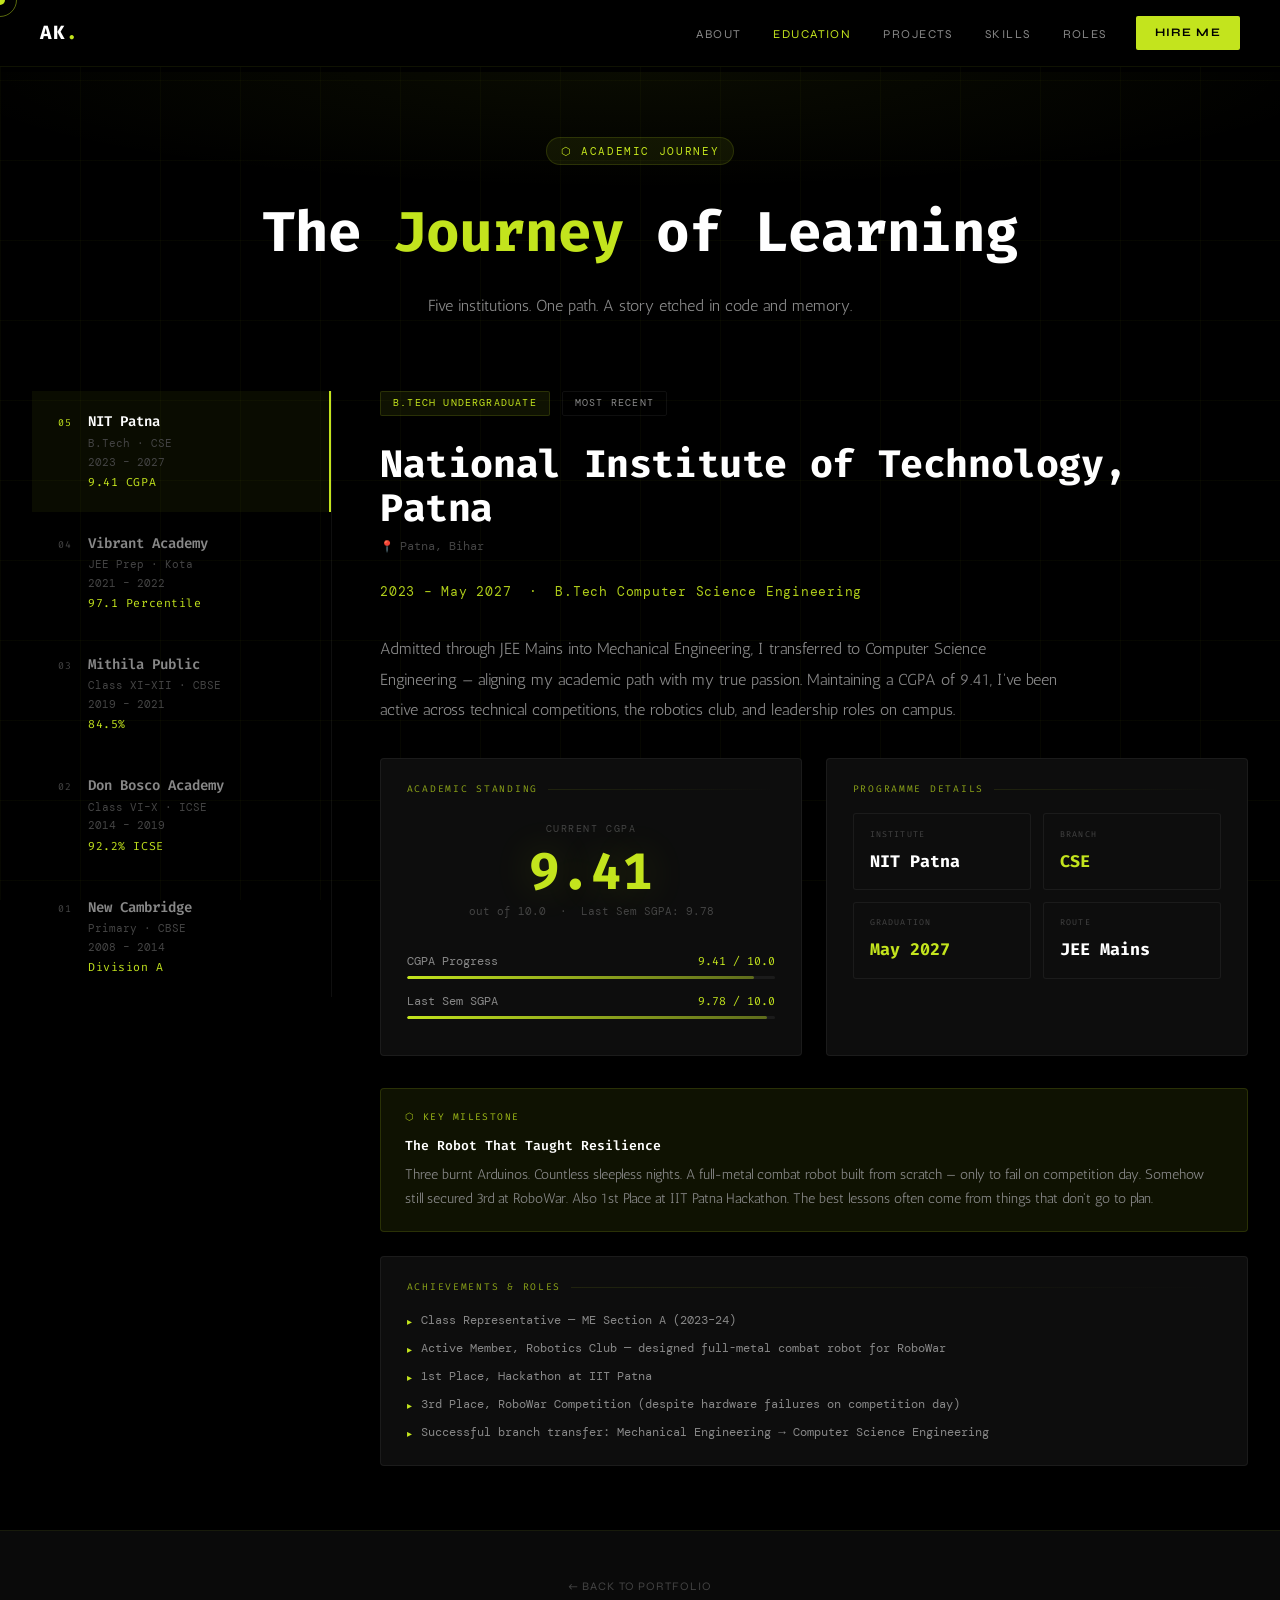
==== commit b8136dca: "added a seperate page for project section" ====
--- a/education.html
+++ b/education.html
@@ -9,685 +9,674 @@
   <link rel="preconnect" href="https://fonts.gstatic.com" crossorigin />
   <link href="https://fonts.googleapis.com/css2?family=Fira+Code:wght@300;400;500;600;700&family=Syne:wght@400;600;700;800&family=Antic&family=DM+Mono:wght@300;400;500&display=swap" rel="stylesheet" />
   <style>
-    /* ── Education page overrides ── */
     body { background: var(--bg); color: var(--text-primary); font-family: 'DM Mono', monospace; }
 
-    /* NAV */
-    .edu-nav {
+    /* ── NAV ── */
+    .page-nav {
       position: fixed; top: 0; left: 0; right: 0; z-index: 100;
       display: flex; align-items: center; justify-content: space-between;
       padding: 1rem 2.5rem;
-      background: rgba(0,0,0,0.9);
-      backdrop-filter: blur(16px);
+      background: rgba(0,0,0,0.92); backdrop-filter: blur(18px);
       border-bottom: 1px solid var(--border-mid);
     }
-    .edu-nav .nav-logo {
-      font-family: 'Fira Code', monospace; font-weight: 700; font-size: 1.2rem;
-      color: var(--text-primary); text-decoration: none; letter-spacing: 0.05em;
-    }
-    .edu-nav .nav-logo .dot { color: var(--accent); }
-    .edu-nav .nav-links { display: flex; gap: 2rem; list-style: none; margin-right: 1.8rem; }
-    .edu-nav .nav-links a {
-      font-family: 'Syne', sans-serif; font-size: 0.75rem;
-      letter-spacing: 0.12em; text-transform: uppercase;
-      color: var(--text-secondary); text-decoration: none; transition: color 0.2s;
-    }
-    .edu-nav .nav-links a:hover,
-    .edu-nav .nav-links a.active { color: var(--accent); }
-    .edu-nav .nav-cta {
-      font-family: 'Syne', sans-serif; font-size: 0.72rem; letter-spacing: 0.1em;
-      text-transform: uppercase; color: #000; background: var(--accent);
-      padding: 0.45rem 1.2rem; text-decoration: none; font-weight: 700;
-      transition: opacity 0.2s; border-radius: 2px;
-    }
-    .edu-nav .nav-cta:hover { opacity: 0.85; }
-
-    /* HEADER */
-    .page-header {
-      padding: 8rem 4rem 4rem;
+    .page-nav .nav-logo { font-family: 'Fira Code', monospace; font-weight: 700; font-size: 1.2rem; color: var(--text-primary); text-decoration: none; letter-spacing: 0.05em; }
+    .page-nav .nav-logo .dot { color: var(--accent); }
+    .page-nav .nav-links { display: flex; gap: 2rem; list-style: none; margin-right: 1.8rem; }
+    .page-nav .nav-links a { font-family: 'Syne', sans-serif; font-size: 0.75rem; letter-spacing: 0.12em; text-transform: uppercase; color: var(--text-secondary); text-decoration: none; transition: color 0.2s; }
+    .page-nav .nav-links a:hover, .page-nav .nav-links a.active { color: var(--accent); }
+    .page-nav .nav-cta { font-family: 'Syne', sans-serif; font-size: 0.72rem; letter-spacing: 0.1em; text-transform: uppercase; color: #000; background: var(--accent); padding: 0.45rem 1.2rem; text-decoration: none; font-weight: 700; transition: opacity 0.2s; border-radius: 2px; }
+    .page-nav .nav-cta:hover { opacity: 0.85; }
+    @media(max-width:768px){ .page-nav .nav-links { display: none; } }
+
+    /* ── PAGE WRAPPER ── */
+    .page-wrapper {
+      min-height: 100vh;
+      padding-top: 72px;
+      display: flex;
+      flex-direction: column;
+    }
+
+    /* ── PAGE HEADER ── */
+    .pg-header {
+      padding: 4rem 4rem 2rem;
+      position: relative;
       text-align: center;
-      position: relative;
-      overflow: hidden;
-    }
-    .page-header::before {
+    }
+    .pg-header::before {
       content: '';
       position: absolute; inset: 0;
-      background: radial-gradient(ellipse at 50% 100%, rgba(195,228,29,0.06) 0%, transparent 70%);
+      background: radial-gradient(ellipse 80% 60% at 50% 0%, rgba(195,228,29,0.05) 0%, transparent 70%);
       pointer-events: none;
     }
-    .page-header h1 {
-      font-family: 'Fira Code', monospace; font-size: clamp(2.2rem, 6vw, 4.5rem);
-      color: var(--text-primary); font-weight: 700; letter-spacing: -0.02em;
+    .pg-badge {
+      display: inline-flex; align-items: center; gap: 0.5rem;
+      font-family: 'DM Mono', monospace; font-size: 0.68rem; letter-spacing: 0.15em;
+      text-transform: uppercase; color: var(--accent);
+      border: 1px solid var(--border); padding: 4px 14px; border-radius: 20px;
+      margin-bottom: 1.2rem;
+      background: var(--accent-glow);
+    }
+    .pg-title {
+      font-family: 'Fira Code', monospace; font-size: clamp(2rem, 5vw, 3.5rem);
+      font-weight: 700; letter-spacing: -0.02em; color: var(--text-primary);
+      margin-bottom: 0.75rem;
+    }
+    .pg-title span { color: var(--accent); }
+    .pg-sub {
+      font-family: 'Antic', sans-serif; font-size: 1rem;
+      color: var(--text-secondary); max-width: 520px; margin: 0 auto;
+    }
+
+    /* ── TAB LAYOUT ── */
+    .tab-layout {
+      flex: 1;
+      display: grid;
+      grid-template-columns: 300px 1fr;
+      gap: 0;
+      max-width: 1280px;
+      margin: 2.5rem auto 4rem;
+      padding: 0 2rem;
+      width: 100%;
+      align-items: start;
+    }
+
+    /* ── TAB SIDEBAR ── */
+    .tab-sidebar {
+      position: sticky;
+      top: 88px;
+      display: flex;
+      flex-direction: column;
+      gap: 0;
+      border-right: 1px solid var(--border-dim);
+      padding-right: 0;
+    }
+
+    .tab-btn {
       position: relative;
-    }
-    .page-header h1 span { color: var(--accent); }
-    .page-header p {
-      font-family: 'Antic', sans-serif; font-size: 1.05rem;
-      color: var(--text-secondary); margin-top: 0.75rem; position: relative;
-    }
-    .ornament { display: flex; align-items: center; justify-content: center; gap: 1rem; margin: 1.5rem 0; position: relative; }
-    .ornament-line { flex: 1; max-width: 200px; height: 1px; background: linear-gradient(90deg, transparent, var(--accent), transparent); opacity: 0.3; }
-    .ornament-diamond { width: 8px; height: 8px; background: var(--accent); transform: rotate(45deg); }
-
-    /* JOURNEY STREAM */
-    .journey-stream { position: relative; padding: 0 0 6rem; }
-
-    /* PATH CONNECTOR */
-    .path-connector {
-      position: relative; width: 100%; height: 220px;
-      overflow: visible; display: flex; align-items: center; justify-content: center;
-      z-index: 2;
-    }
-    .path-connector svg { width: 100%; height: 220px; overflow: visible; }
-
-    /* SCENE */
-    .scene { position: relative; width: 100%; padding: 0 2rem; }
-
-    /* DETAIL CARD */
-    .detail-card {
-      position: relative; z-index: 5;
-      display: grid; grid-template-columns: 1fr 1fr;
-      gap: 0; max-width: 950px; margin: 0 auto;
-      border-radius: 4px; overflow: hidden;
-      box-shadow: 0 8px 60px rgba(0,0,0,0.8), 0 0 0 1px var(--border-dim);
-      -webkit-mask-image: linear-gradient(to bottom, transparent 0%, black 8%, black 92%, transparent 100%);
-      mask-image: linear-gradient(to bottom, transparent 0%, black 8%, black 92%, transparent 100%);
-    }
-
-    .card-left {
+      display: flex;
+      align-items: flex-start;
+      gap: 1rem;
+      padding: 1.4rem 1.6rem 1.4rem 1.6rem;
+      background: none;
+      border: none;
+      border-right: 2px solid transparent;
+      cursor: pointer;
+      text-align: left;
+      transition: background 0.25s, border-color 0.25s;
+      width: 100%;
+      outline: none;
+    }
+    .tab-btn:hover { background: rgba(195,228,29,0.03); }
+    .tab-btn.active {
+      background: rgba(195,228,29,0.05);
+      border-right-color: var(--accent);
+    }
+    .tab-btn-num {
+      font-family: 'Fira Code', monospace; font-size: 0.62rem; letter-spacing: 0.12em;
+      color: var(--text-muted); padding-top: 3px; flex-shrink: 0;
+      transition: color 0.25s;
+    }
+    .tab-btn.active .tab-btn-num { color: var(--accent); }
+    .tab-btn-body { flex: 1; min-width: 0; }
+    .tab-btn-label {
+      font-family: 'Fira Code', monospace; font-size: 0.88rem; font-weight: 600;
+      color: var(--text-secondary); line-height: 1.3; margin-bottom: 0.25rem;
+      transition: color 0.25s;
+    }
+    .tab-btn.active .tab-btn-label { color: var(--text-primary); }
+    .tab-btn-meta {
+      font-family: 'DM Mono', monospace; font-size: 0.68rem;
+      color: var(--text-muted);
+    }
+    .tab-btn-year {
+      font-family: 'DM Mono', monospace; font-size: 0.68rem;
+      color: var(--text-muted); margin-top: 0.3rem;
+    }
+    .tab-btn-score {
+      display: inline-block; margin-top: 0.4rem;
+      font-family: 'Fira Code', monospace; font-size: 0.72rem;
+      color: var(--accent); letter-spacing: 0.05em;
+    }
+
+    /* Progress line on sidebar */
+    .sidebar-track {
+      position: absolute;
+      left: 0; top: 0; bottom: 0;
+      width: 2px;
+      background: var(--border-dim);
+    }
+
+    /* ── CONTENT PANEL ── */
+    .tab-content-wrap {
+      padding-left: 3rem;
+      position: relative;
+      min-height: 500px;
+    }
+
+    .tab-panel {
+      display: none;
+      animation: panelIn 0.4s cubic-bezier(0.16,1,0.3,1) both;
+    }
+    .tab-panel.active { display: block; }
+
+    @keyframes panelIn {
+      from { opacity: 0; transform: translateY(18px); }
+      to   { opacity: 1; transform: translateY(0); }
+    }
+
+    /* Panel header */
+    .panel-eyebrow {
+      display: flex; align-items: center; gap: 0.75rem;
+      margin-bottom: 1.6rem; flex-wrap: wrap;
+    }
+    .panel-badge {
+      font-family: 'DM Mono', monospace; font-size: 0.62rem; letter-spacing: 0.12em;
+      text-transform: uppercase; color: var(--accent); background: var(--accent-glow);
+      border: 1px solid var(--border); padding: 3px 12px; border-radius: 2px;
+    }
+    .panel-badge.muted { color: var(--text-secondary); background: transparent; border-color: var(--border-dim); }
+    .panel-title {
+      font-family: 'Fira Code', monospace; font-size: clamp(1.6rem, 3vw, 2.4rem);
+      font-weight: 700; color: var(--text-primary); letter-spacing: -0.01em;
+      margin-bottom: 0.4rem; line-height: 1.15;
+    }
+    .panel-location {
+      font-family: 'DM Mono', monospace; font-size: 0.75rem;
+      color: var(--text-muted); margin-bottom: 1.5rem;
+      display: flex; align-items: center; gap: 0.4rem;
+    }
+    .panel-location::before { content: '📍'; font-size: 0.7rem; }
+    .panel-years {
+      font-family: 'DM Mono', monospace; font-size: 0.8rem;
+      color: var(--accent); margin-bottom: 2rem; letter-spacing: 0.06em; opacity: 0.9;
+    }
+    .panel-desc {
+      font-family: 'Antic', sans-serif; font-size: 1rem;
+      color: var(--text-secondary); line-height: 1.9; margin-bottom: 2rem;
+      max-width: 680px;
+    }
+
+    /* Two-col content area */
+    .panel-grid {
+      display: grid;
+      grid-template-columns: 1fr 1fr;
+      gap: 1.5rem;
+      margin-bottom: 2rem;
+    }
+    .panel-block {
       background: var(--bg-card);
-      border-right: 1px solid var(--border-dim);
-      padding: 2.5rem; position: relative; overflow: hidden;
-    }
-    .card-stage-num {
-      font-family: 'Fira Code', monospace; font-size: 4rem; font-weight: 700;
-      color: rgba(195,228,29,0.06); position: absolute; top: 1rem; right: 1.5rem;
-      line-height: 1; user-select: none;
-    }
-    .card-logo {
-      width: 64px; height: 64px; border-radius: 50%;
-      border: 1px solid var(--border); overflow: hidden;
-      background: var(--bg-card-alt); margin-bottom: 1rem;
-      box-shadow: 0 2px 10px rgba(0,0,0,0.4);
-      display: flex; align-items: center; justify-content: center;
-    }
-    .card-logo img { width: 100%; height: 100%; object-fit: contain; padding: 6px; }
-    .card-badge {
-      display: inline-block; font-family: 'DM Mono', monospace; font-size: 0.62rem;
-      letter-spacing: 0.15em; color: var(--accent); background: var(--accent-glow);
-      border: 1px solid var(--border); padding: 3px 12px; margin-bottom: 1rem;
-      text-transform: uppercase; border-radius: 2px;
-    }
-    .card-school-name {
-      font-family: 'Fira Code', monospace; font-size: 1.2rem; font-weight: 700;
-      color: var(--text-primary); line-height: 1.25; margin-bottom: 0.4rem;
-    }
-    .card-location {
-      font-family: 'DM Mono', monospace; font-size: 0.7rem; color: var(--text-muted);
-      margin-bottom: 1.2rem; display: flex; align-items: center; gap: 0.4rem;
-    }
-    .card-location svg { width: 12px; height: 12px; stroke: var(--text-muted); flex-shrink: 0; }
-    .card-years {
-      font-family: 'DM Mono', monospace; font-size: 0.75rem;
-      color: var(--accent); letter-spacing: 0.08em; margin-bottom: 1.5rem; opacity: 0.8;
-    }
-    .card-desc {
-      font-family: 'Antic', sans-serif; font-size: 0.95rem;
-      line-height: 1.8; color: var(--text-secondary); margin-bottom: 1rem;
-    }
-    .card-special { border-top: 1px solid var(--border-dim); padding-top: 1rem; margin-top: 0.5rem; }
-    .card-special-title {
-      font-family: 'Fira Code', monospace; font-size: 0.62rem; letter-spacing: 0.15em;
-      color: var(--accent); text-transform: uppercase; margin-bottom: 0.7rem; opacity: 0.7;
-    }
-    .mentor-item { display: flex; gap: 0.75rem; margin-bottom: 0.75rem; align-items: flex-start; }
-    .mentor-icon {
-      width: 28px; height: 28px; border-radius: 50%;
+      border: 1px solid var(--border-dim);
+      border-radius: 4px;
+      padding: 1.4rem 1.6rem;
+      transition: border-color 0.25s;
+    }
+    .panel-block:hover { border-color: var(--border); }
+    .panel-block-title {
+      font-family: 'Fira Code', monospace; font-size: 0.6rem; letter-spacing: 0.18em;
+      text-transform: uppercase; color: var(--accent); opacity: 0.7;
+      margin-bottom: 1rem;
+      display: flex; align-items: center; gap: 0.6rem;
+    }
+    .panel-block-title::after { content: ''; flex: 1; height: 1px; background: linear-gradient(90deg, var(--border), transparent); }
+
+    /* Achievement list */
+    .achievement-list { list-style: none; display: flex; flex-direction: column; gap: 0.5rem; }
+    .achievement-list li {
+      display: flex; align-items: flex-start; gap: 0.6rem;
+      font-family: 'DM Mono', monospace; font-size: 0.78rem;
+      color: var(--text-secondary); line-height: 1.6;
+    }
+    .achievement-list li::before { content: '▸'; color: var(--accent); font-size: 0.65rem; margin-top: 3px; flex-shrink: 0; }
+
+    /* Score stat */
+    .score-display { text-align: center; padding: 0.5rem 0 1rem; }
+    .score-big { font-family: 'Fira Code', monospace; font-size: 3.2rem; font-weight: 700; color: var(--accent); line-height: 1; text-shadow: 0 0 40px rgba(195,228,29,0.2); }
+    .score-lbl { font-family: 'DM Mono', monospace; font-size: 0.6rem; letter-spacing: 0.16em; color: var(--text-muted); margin-bottom: 0.5rem; text-transform: uppercase; }
+    .score-sub { font-family: 'DM Mono', monospace; font-size: 0.68rem; color: var(--text-muted); margin-top: 0.3rem; }
+
+    /* Bar row */
+    .bar-row { margin-bottom: 0.85rem; }
+    .bar-label { display: flex; justify-content: space-between; font-family: 'DM Mono', monospace; font-size: 0.72rem; color: var(--text-secondary); margin-bottom: 4px; }
+    .bar-label span:last-child { color: var(--accent); font-family: 'Fira Code', monospace; }
+    .bar-track { height: 3px; background: rgba(255,255,255,0.06); border-radius: 2px; overflow: hidden; }
+    .bar-fill { height: 100%; background: linear-gradient(90deg, var(--accent), rgba(195,228,29,0.4)); border-radius: 2px; width: 0; transition: width 1.1s cubic-bezier(0.4,0,0.2,1); }
+
+    /* Metric grid */
+    .metric-grid { display: grid; grid-template-columns: 1fr 1fr; gap: 0.75rem; }
+    .metric-box { background: var(--bg-card); border: 1px solid var(--border-dim); padding: 0.85rem 1rem; border-radius: 3px; transition: border-color 0.2s; }
+    .metric-box:hover { border-color: var(--border); }
+    .metric-lbl { font-family: 'Fira Code', monospace; font-size: 0.52rem; letter-spacing: 0.14em; color: var(--text-muted); text-transform: uppercase; margin-bottom: 0.3rem; }
+    .metric-val { font-family: 'Fira Code', monospace; font-size: 1.05rem; font-weight: 700; color: var(--text-primary); }
+    .metric-val.hi { color: var(--accent); }
+
+    /* Milestone quote */
+    .milestone-box {
       background: var(--accent-glow); border: 1px solid var(--border);
-      display: flex; align-items: center; justify-content: center; flex-shrink: 0;
-    }
-    .mentor-icon svg { width: 12px; height: 12px; stroke: var(--accent); }
-    .mentor-name { font-family: 'Fira Code', monospace; font-size: 0.78rem; font-weight: 600; color: var(--text-primary); }
-    .mentor-note { font-family: 'Antic', sans-serif; font-size: 0.88rem; color: var(--text-secondary); line-height: 1.5; }
-    .achievement-list { list-style: none; margin: 0.5rem 0 1rem; }
-    .achievement-list li {
-      display: flex; gap: 0.6rem; align-items: flex-start; margin-bottom: 0.45rem;
-      font-family: 'DM Mono', monospace; font-size: 0.8rem; color: var(--text-secondary); line-height: 1.5;
-    }
-    .achievement-list li::before { content: '▸'; color: var(--accent); font-size: 0.65rem; margin-top: 2px; flex-shrink: 0; }
-
-    /* CARD RIGHT */
-    .card-right {
-      background: var(--bg-card-alt);
-      padding: 2.5rem; display: flex; flex-direction: column; gap: 2rem;
-    }
-    .marks-section-title {
-      font-family: 'Fira Code', monospace; font-size: 0.65rem; letter-spacing: 0.2em;
-      color: var(--accent); text-transform: uppercase; margin-bottom: 1rem;
-      display: flex; align-items: center; gap: 0.75rem; opacity: 0.8;
-    }
-    .marks-section-title::after {
-      content: ''; flex: 1; height: 1px;
-      background: linear-gradient(90deg, var(--border), transparent);
-    }
-    .marks-table { width: 100%; border-collapse: collapse; }
-    .marks-table th {
-      font-family: 'Fira Code', monospace; font-size: 0.58rem; letter-spacing: 0.1em;
-      color: var(--text-muted); text-transform: uppercase; text-align: left;
-      padding: 0.4rem 0.6rem; border-bottom: 1px solid var(--border-dim);
-    }
-    .marks-table td {
-      font-family: 'DM Mono', monospace; font-size: 0.82rem; color: var(--text-secondary);
-      padding: 0.4rem 0.6rem; border-bottom: 1px solid rgba(255,255,255,0.03);
-    }
-    .marks-table tr:hover td { color: var(--text-primary); background: var(--accent-glow); }
-    .score-cell { font-family: 'Fira Code', monospace !important; font-size: 0.82rem !important; color: var(--accent) !important; text-align: right !important; }
-    .total-row td { color: var(--text-primary) !important; font-family: 'Fira Code', monospace !important; font-size: 0.82rem !important; border-top: 1px solid var(--border) !important; }
-
-    .stat-bar-row { margin-bottom: 0.9rem; }
-    .stat-bar-label { display: flex; justify-content: space-between; font-family: 'DM Mono', monospace; font-size: 0.78rem; color: var(--text-secondary); margin-bottom: 4px; }
-    .stat-bar-label span:last-child { font-family: 'Fira Code', monospace; font-size: 0.72rem; color: var(--accent); }
-    .stat-bar-track { height: 3px; background: rgba(255,255,255,0.06); border-radius: 2px; overflow: hidden; }
-    .stat-bar-fill { height: 100%; border-radius: 2px; background: linear-gradient(90deg, var(--accent), rgba(195,228,29,0.5)); width: 0%; transition: width 1s cubic-bezier(0.4,0,0.2,1); }
-
-    .key-facts { display: grid; grid-template-columns: 1fr 1fr; gap: 0.75rem; }
-    .key-fact { background: var(--bg-card); border: 1px solid var(--border-dim); padding: 0.75rem 1rem; border-radius: 3px; }
-    .key-fact-label { font-family: 'Fira Code', monospace; font-size: 0.55rem; letter-spacing: 0.12em; color: var(--text-muted); text-transform: uppercase; margin-bottom: 0.3rem; }
-    .key-fact-value { font-family: 'DM Mono', monospace; font-size: 0.95rem; color: var(--text-primary); }
-    .key-fact-value.hi { color: var(--accent); }
-
-    .quote-box { background: var(--accent-glow); border: 1px solid var(--border); padding: 1.4rem; border-radius: 3px; }
-    .quote-box p { font-family: 'Antic', sans-serif; font-size: 0.95rem; color: var(--text-secondary); line-height: 1.75; }
-
-    .cgpa-display { text-align: center; padding: 1rem 0; }
-    .cgpa-num { font-family: 'Fira Code', monospace; font-size: 4rem; font-weight: 700; color: var(--accent); line-height: 1; text-shadow: 0 0 40px rgba(195,228,29,0.2); }
-    .cgpa-label { font-family: 'DM Mono', monospace; font-size: 0.62rem; letter-spacing: 0.15em; color: var(--text-muted); margin-bottom: 0.5rem; }
-    .cgpa-sub { font-family: 'DM Mono', monospace; font-size: 0.72rem; color: var(--text-muted); margin-top: 0.4rem; }
-
-    /* PATH CONNECTOR VISUALS */
-    .year-node {
-      position: absolute; left: 50%; top: 50%;
-      transform: translate(-50%, -50%);
-      font-family: 'Fira Code', monospace; font-size: 0.68rem; letter-spacing: 0.16em;
-      color: var(--accent); background: rgba(0,0,0,0.92); border: 1px solid var(--border);
-      padding: 5px 14px; pointer-events: none; z-index: 6;
-      text-align: center; white-space: nowrap; border-radius: 2px;
-    }
-    .path-annotation {
-      position: absolute; font-family: 'DM Mono', monospace; font-size: 0.72rem;
-      color: rgba(195,228,29,0.35); pointer-events: none; z-index: 3;
-    }
+      border-radius: 4px; padding: 1.3rem 1.5rem; margin-bottom: 1.5rem;
+    }
+    .milestone-label { font-family: 'Fira Code', monospace; font-size: 0.6rem; letter-spacing: 0.15em; text-transform: uppercase; color: var(--accent); margin-bottom: 0.6rem; opacity: 0.8; }
+    .milestone-name { font-family: 'Fira Code', monospace; font-size: 0.82rem; font-weight: 600; color: var(--text-primary); margin-bottom: 0.35rem; }
+    .milestone-note { font-family: 'Antic', sans-serif; font-size: 0.88rem; color: var(--text-secondary); line-height: 1.65; }
+
+    /* Subject table */
+    .subj-table { width: 100%; border-collapse: collapse; }
+    .subj-table th { font-family: 'Fira Code', monospace; font-size: 0.56rem; letter-spacing: 0.1em; color: var(--text-muted); text-transform: uppercase; text-align: left; padding: 0.4rem 0.6rem; border-bottom: 1px solid var(--border-dim); }
+    .subj-table td { font-family: 'DM Mono', monospace; font-size: 0.78rem; color: var(--text-secondary); padding: 0.38rem 0.6rem; border-bottom: 1px solid rgba(255,255,255,0.03); }
+    .subj-table tr:hover td { color: var(--text-primary); background: rgba(195,228,29,0.03); }
+    .subj-score { font-family: 'Fira Code', monospace !important; color: var(--accent) !important; text-align: right !important; }
+    .subj-total td { color: var(--text-primary) !important; font-family: 'Fira Code', monospace !important; border-top: 1px solid var(--border) !important; }
 
     /* Footer */
-    .edu-footer {
-      background: var(--bg-mid); border-top: 1px solid var(--border-mid);
-      padding: 3rem; text-align: center;
-    }
-    .edu-footer a {
-      font-family: 'Syne', sans-serif; font-size: 0.72rem; letter-spacing: 0.1em;
-      text-transform: uppercase; color: var(--text-muted); text-decoration: none; transition: color 0.2s;
-    }
-    .edu-footer a:hover { color: var(--accent); }
-
-    @media (max-width: 768px) {
-      .edu-nav .nav-links { display: none; }
-      .page-header { padding: 6rem 1.5rem 2rem; }
-      .detail-card { grid-template-columns: 1fr; }
-      .card-right { border-top: 1px solid var(--border-dim); }
-      .scene { padding: 0 0.75rem; }
-      .path-connector { height: 160px; }
+    .page-footer { background: var(--bg-mid); border-top: 1px solid var(--border-mid); padding: 2.5rem; text-align: center; }
+    .page-footer a { font-family: 'Syne', sans-serif; font-size: 0.72rem; letter-spacing: 0.1em; text-transform: uppercase; color: var(--text-muted); text-decoration: none; transition: color 0.2s; }
+    .page-footer a:hover { color: var(--accent); }
+
+    /* ── RESPONSIVE ── */
+    @media (max-width: 900px) {
+      .tab-layout { grid-template-columns: 1fr; padding: 0 1.2rem; }
+      .tab-sidebar { position: static; border-right: none; border-bottom: 1px solid var(--border-dim); flex-direction: row; overflow-x: auto; gap: 0; padding-bottom: 0; margin-bottom: 2rem; }
+      .tab-btn { flex-direction: column; gap: 0.3rem; padding: 0.9rem 1.1rem; border-right: none; border-bottom: 2px solid transparent; min-width: 130px; }
+      .tab-btn.active { border-bottom-color: var(--accent); border-right-color: transparent; }
+      .tab-content-wrap { padding-left: 0; }
+      .panel-grid { grid-template-columns: 1fr; }
+      .pg-header { padding: 3rem 1.5rem 1.5rem; }
     }
   </style>
 </head>
 <body>
 
-  <div class="cursor" id="cursor"></div>
-  <div class="cursor-trail" id="cursorTrail"></div>
-  <div class="bg-grid"></div>
-
-  <nav class="edu-nav">
-    <a href="index.html" class="nav-logo">AK<span class="dot">.</span></a>
-    <ul class="nav-links">
-      <li><a href="index.html#about">About</a></li>
-      <li><a href="education.html" class="active">Education</a></li>
-      <li><a href="index.html#projects">Projects</a></li>
-      <li><a href="index.html#skills">Skills</a></li>
-      <li><a href="index.html#responsibilities">Roles</a></li>
-    </ul>
-    <a href="mailto:ayushkr1.ug23.cs@nitp.ac.in" class="nav-cta">Hire Me</a>
-  </nav>
+<div class="cursor" id="cursor"></div>
+<div class="cursor-trail" id="cursorTrail"></div>
+<div class="bg-grid"></div>
+
+<!-- NAV -->
+<nav class="page-nav">
+  <a href="index.html" class="nav-logo">AK<span class="dot">.</span></a>
+  <ul class="nav-links">
+    <li><a href="index.html#about">About</a></li>
+    <li><a href="education.html" class="active">Education</a></li>
+    <li><a href="projects.html">Projects</a></li>
+    <li><a href="index.html#skills">Skills</a></li>
+    <li><a href="index.html#responsibilities">Roles</a></li>
+  </ul>
+  <a href="mailto:ayushkr1.ug23.cs@nitp.ac.in" class="nav-cta">Hire Me</a>
+</nav>
+
+<div class="page-wrapper">
 
   <!-- HEADER -->
-  <div class="page-header">
-    <h1>The <span>Journey</span> of Learning</h1>
-    <div class="ornament">
-      <div class="ornament-line"></div>
-      <div class="ornament-diamond"></div>
-      <div class="ornament-line"></div>
-    </div>
-    <p>Five institutions. One path. A story etched in code and memory.</p>
+  <div class="pg-header">
+    <div class="pg-badge">⬡ Academic Journey</div>
+    <h1 class="pg-title">The <span>Journey</span> of Learning</h1>
+    <p class="pg-sub">Five institutions. One path. A story etched in code and memory.</p>
   </div>
 
-  <!-- JOURNEY STREAM -->
-  <div class="journey-stream">
-
-    <!-- CARD 1: NIT Patna -->
-    <div class="scene">
-      <div class="detail-card" id="card-4">
-        <div class="card-left">
-          <div class="card-stage-num">V</div>
-          <div class="card-logo"><img src="resources/logos/NITP_LOGO.png" alt="NIT Patna Logo"/></div>
-          <div class="card-badge">B.Tech Undergraduate</div>
-          <h2 class="card-school-name">National Institute of Technology, Patna</h2>
-          <div class="card-location">
-            <svg viewBox="0 0 24 24"><path d="M12 2C8.13 2 5 5.13 5 9c0 5.25 7 13 7 13s7-7.75 7-13c0-3.87-3.13-7-7-7z"/></svg>
-            Patna, Bihar
-          </div>
-          <div class="card-years">2023 &ndash; May 2027 &nbsp;·&nbsp; B.Tech CSE</div>
-          <p class="card-desc">Admitted through JEE Mains, I began at NIT Patna in the Mechanical Engineering department before successfully transferring to Computer Science and Engineering — aligning my academic trajectory with my true passion. Currently maintaining a CGPA of 9.41, I have been active in both technical competitions and the campus robotics community.</p>
+  <!-- TAB LAYOUT -->
+  <div class="tab-layout">
+
+    <!-- SIDEBAR -->
+    <div class="tab-sidebar" role="tablist" aria-label="Education stages">
+
+      <button class="tab-btn active" data-tab="nitp" role="tab" aria-selected="true">
+        <span class="tab-btn-num">05</span>
+        <div class="tab-btn-body">
+          <div class="tab-btn-label">NIT Patna</div>
+          <div class="tab-btn-meta">B.Tech · CSE</div>
+          <div class="tab-btn-year">2023 – 2027</div>
+          <span class="tab-btn-score">9.41 CGPA</span>
+        </div>
+      </button>
+
+      <button class="tab-btn" data-tab="vibrant" role="tab" aria-selected="false">
+        <span class="tab-btn-num">04</span>
+        <div class="tab-btn-body">
+          <div class="tab-btn-label">Vibrant Academy</div>
+          <div class="tab-btn-meta">JEE Prep · Kota</div>
+          <div class="tab-btn-year">2021 – 2022</div>
+          <span class="tab-btn-score">97.1 Percentile</span>
+        </div>
+      </button>
+
+      <button class="tab-btn" data-tab="mithila" role="tab" aria-selected="false">
+        <span class="tab-btn-num">03</span>
+        <div class="tab-btn-body">
+          <div class="tab-btn-label">Mithila Public</div>
+          <div class="tab-btn-meta">Class XI–XII · CBSE</div>
+          <div class="tab-btn-year">2019 – 2021</div>
+          <span class="tab-btn-score">84.5%</span>
+        </div>
+      </button>
+
+      <button class="tab-btn" data-tab="donbosco" role="tab" aria-selected="false">
+        <span class="tab-btn-num">02</span>
+        <div class="tab-btn-body">
+          <div class="tab-btn-label">Don Bosco Academy</div>
+          <div class="tab-btn-meta">Class VI–X · ICSE</div>
+          <div class="tab-btn-year">2014 – 2019</div>
+          <span class="tab-btn-score">92.2% ICSE</span>
+        </div>
+      </button>
+
+      <button class="tab-btn" data-tab="cambridge" role="tab" aria-selected="false">
+        <span class="tab-btn-num">01</span>
+        <div class="tab-btn-body">
+          <div class="tab-btn-label">New Cambridge</div>
+          <div class="tab-btn-meta">Primary · CBSE</div>
+          <div class="tab-btn-year">2008 – 2014</div>
+          <span class="tab-btn-score">Division A</span>
+        </div>
+      </button>
+
+    </div><!-- /sidebar -->
+
+    <!-- CONTENT -->
+    <div class="tab-content-wrap">
+
+      <!-- ── NIT PATNA ── -->
+      <div class="tab-panel active" id="panel-nitp" role="tabpanel">
+        <div class="panel-eyebrow">
+          <span class="panel-badge">B.Tech Undergraduate</span>
+          <span class="panel-badge muted">Most Recent</span>
+        </div>
+        <h2 class="panel-title">National Institute of Technology, Patna</h2>
+        <div class="panel-location">Patna, Bihar</div>
+        <div class="panel-years">2023 – May 2027 &nbsp;·&nbsp; B.Tech Computer Science Engineering</div>
+        <p class="panel-desc">Admitted through JEE Mains into Mechanical Engineering, I transferred to Computer Science Engineering — aligning my academic path with my true passion. Maintaining a CGPA of 9.41, I've been active across technical competitions, the robotics club, and leadership roles on campus.</p>
+
+        <div class="panel-grid">
+          <div class="panel-block">
+            <div class="panel-block-title">Academic Standing</div>
+            <div class="score-display">
+              <div class="score-lbl">Current CGPA</div>
+              <div class="score-big" data-count="9.41" data-decimals="2">9.41</div>
+              <div class="score-sub">out of 10.0 &nbsp;·&nbsp; Last Sem SGPA: 9.78</div>
+            </div>
+            <div class="bar-row" style="margin-top:1rem">
+              <div class="bar-label"><span>CGPA Progress</span><span>9.41 / 10.0</span></div>
+              <div class="bar-track"><div class="bar-fill" data-width="94.1"></div></div>
+            </div>
+            <div class="bar-row">
+              <div class="bar-label"><span>Last Sem SGPA</span><span>9.78 / 10.0</span></div>
+              <div class="bar-track"><div class="bar-fill" data-width="97.8"></div></div>
+            </div>
+          </div>
+
+          <div class="panel-block">
+            <div class="panel-block-title">Programme Details</div>
+            <div class="metric-grid">
+              <div class="metric-box"><div class="metric-lbl">Institute</div><div class="metric-val">NIT Patna</div></div>
+              <div class="metric-box"><div class="metric-lbl">Branch</div><div class="metric-val hi">CSE</div></div>
+              <div class="metric-box"><div class="metric-lbl">Graduation</div><div class="metric-val hi">May 2027</div></div>
+              <div class="metric-box"><div class="metric-lbl">Route</div><div class="metric-val">JEE Mains</div></div>
+            </div>
+          </div>
+        </div>
+
+        <div class="milestone-box">
+          <div class="milestone-label">⬡ Key Milestone</div>
+          <div class="milestone-name">The Robot That Taught Resilience</div>
+          <div class="milestone-note">Three burnt Arduinos. Countless sleepless nights. A full-metal combat robot built from scratch — only to fail on competition day. Somehow still secured 3rd at RoboWar. Also 1st Place at IIT Patna Hackathon. The best lessons often come from things that don't go to plan.</div>
+        </div>
+
+        <div class="panel-block">
+          <div class="panel-block-title">Achievements & Roles</div>
           <ul class="achievement-list">
-            <li>Class Representative, ME Section A (2023–24)</li>
-            <li>Active Member, Robotics Club — designed and built a full-metal combat robot for RoboWar</li>
+            <li>Class Representative — ME Section A (2023–24)</li>
+            <li>Active Member, Robotics Club — designed full-metal combat robot for RoboWar</li>
             <li>1st Place, Hackathon at IIT Patna</li>
-            <li>3rd Place, RoboWar Competition (after hardware failures on competition day)</li>
-            <li>Successful branch transfer from Mechanical to Computer Science Engineering</li>
+            <li>3rd Place, RoboWar Competition (despite hardware failures on competition day)</li>
+            <li>Successful branch transfer: Mechanical Engineering → Computer Science Engineering</li>
           </ul>
-          <div class="card-special">
-            <div class="card-special-title">&#9670; Key Milestone</div>
-            <div class="mentor-item">
-              <div class="mentor-icon"><svg viewBox="0 0 24 24"><path d="M12 2L2 7l10 5 10-5-10-5zM2 17l10 5 10-5M2 12l10 5 10-5"/></svg></div>
-              <div>
-                <div class="mentor-name">The Robot That Taught Resilience</div>
-                <div class="mentor-note">Three burnt Arduinos. Countless sleepless nights. A full-metal beast built from scratch — only to fail on the day of competition. Somehow still secured 3rd. The best lessons often come from the things that don't go to plan.</div>
-              </div>
-            </div>
-          </div>
-        </div>
-        <div class="card-right">
-          <div>
-            <div class="marks-section-title">Academic Standing</div>
-            <div class="cgpa-display">
-              <div class="cgpa-label">CURRENT CGPA</div>
-              <div class="cgpa-num">9.41</div>
-              <div class="cgpa-sub">out of 10.0</div>
-            </div>
-            <div class="stat-bar-row" style="margin-top:1rem">
-              <div class="stat-bar-label"><span>CGPA</span><span>9.41 / 10.0</span></div>
-              <div class="stat-bar-track"><div class="stat-bar-fill" data-width="94.1"></div></div>
-            </div>
-          </div>
-          <div>
-            <div class="marks-section-title">Programme Details</div>
-            <table class="marks-table">
+        </div>
+      </div>
+
+      <!-- ── VIBRANT ACADEMY ── -->
+      <div class="tab-panel" id="panel-vibrant" role="tabpanel">
+        <div class="panel-eyebrow">
+          <span class="panel-badge">JEE Preparation</span>
+          <span class="panel-badge muted">Drop Year</span>
+        </div>
+        <h2 class="panel-title">Vibrant Academy</h2>
+        <div class="panel-location">Kota, Rajasthan</div>
+        <div class="panel-years">2021 – 2022 &nbsp;·&nbsp; Intensive JEE Coaching</div>
+        <p class="panel-desc">Moved to Kota for a dedicated drop year of JEE preparation at one of India's most competitive coaching environments. The year tested every dimension of discipline, focus, and resilience. Learned the difference between studying hard and studying smart under the pressure of daily tests and cutthroat competition.</p>
+
+        <div class="panel-grid">
+          <div class="panel-block">
+            <div class="panel-block-title">JEE Performance</div>
+            <div class="score-display">
+              <div class="score-lbl">JEE Mains Percentile</div>
+              <div class="score-big" style="font-size:2.8rem" data-count="97.1" data-decimals="1">97.1</div>
+              <div class="score-sub">All India · 2022</div>
+            </div>
+            <div class="bar-row" style="margin-top:1rem">
+              <div class="bar-label"><span>Percentile</span><span>97.1</span></div>
+              <div class="bar-track"><div class="bar-fill" data-width="97.1"></div></div>
+            </div>
+          </div>
+
+          <div class="panel-block">
+            <div class="panel-block-title">Programme Details</div>
+            <div class="metric-grid">
+              <div class="metric-box"><div class="metric-lbl">Location</div><div class="metric-val">Kota, Raj.</div></div>
+              <div class="metric-box"><div class="metric-lbl">Duration</div><div class="metric-val">1 Year</div></div>
+              <div class="metric-box"><div class="metric-lbl">Percentile</div><div class="metric-val hi">97.1</div></div>
+              <div class="metric-box"><div class="metric-lbl">Outcome</div><div class="metric-val hi">NIT Patna</div></div>
+            </div>
+          </div>
+        </div>
+
+        <div class="milestone-box">
+          <div class="milestone-label">⬡ The Marathon Moment</div>
+          <div class="milestone-name">Watching a 52-year-old professor finish 20km first</div>
+          <div class="milestone-note">"I hadn't reached 5km. That moment reframed everything I thought I knew about effort and limits. Grit is not talent. It is a decision, made daily."</div>
+        </div>
+      </div>
+
+      <!-- ── MITHILA PUBLIC ── -->
+      <div class="tab-panel" id="panel-mithila" role="tabpanel">
+        <div class="panel-eyebrow">
+          <span class="panel-badge">Senior Secondary</span>
+          <span class="panel-badge muted">CBSE</span>
+        </div>
+        <h2 class="panel-title">Mithila Public School</h2>
+        <div class="panel-location">Araria, Bihar</div>
+        <div class="panel-years">2019 – 2021 &nbsp;·&nbsp; Class XI – XII</div>
+        <p class="panel-desc">Classes XI and XII coincided with intensive JEE preparation and the disruption of COVID-19. Enrolled simultaneously at a coaching institute, school attendance was maintained at the minimum required threshold. Despite the compressed timelines, cleared CBSE boards with 84.5%.</p>
+
+        <div class="panel-grid">
+          <div class="panel-block">
+            <div class="panel-block-title">CBSE Class XII Board (2021)</div>
+            <table class="subj-table">
+              <thead><tr><th>Subject</th><th style="text-align:right">Score</th></tr></thead>
               <tbody>
-                <tr><td>Institute</td><td class="score-cell">NIT Patna</td></tr>
-                <tr><td>Programme</td><td class="score-cell">B.Tech CSE</td></tr>
-                <tr><td>Expected Graduation</td><td class="score-cell">May 2027</td></tr>
-                <tr><td>Current CGPA</td><td class="score-cell">9.41</td></tr>
-                <tr><td>Admission Route</td><td class="score-cell">JEE Mains</td></tr>
+                <tr><td>Physical Education</td><td class="subj-score">93</td></tr>
+                <tr><td>English Core</td><td class="subj-score">84</td></tr>
+                <tr><td>Physics</td><td class="subj-score">84</td></tr>
+                <tr><td>Chemistry</td><td class="subj-score">84</td></tr>
+                <tr><td>Mathematics</td><td class="subj-score">83</td></tr>
+                <tr><td>Biology</td><td class="subj-score">79</td></tr>
               </tbody>
+              <tfoot><tr class="subj-total"><td>Aggregate</td><td class="subj-score">84.5%</td></tr></tfoot>
             </table>
           </div>
-          <div class="key-facts">
-            <div class="key-fact"><div class="key-fact-label">Institute</div><div class="key-fact-value">NIT Patna</div></div>
-            <div class="key-fact"><div class="key-fact-label">Branch</div><div class="key-fact-value">CSE</div></div>
-            <div class="key-fact"><div class="key-fact-label">CGPA</div><div class="key-fact-value hi">9.41</div></div>
-            <div class="key-fact"><div class="key-fact-label">Last Sem SGPA</div><div class="key-fact-value hi">9.78</div></div>
-          </div>
+
+          <div class="panel-block">
+            <div class="panel-block-title">Subject Profile</div>
+            <div class="bar-row"><div class="bar-label"><span>Physical Education</span><span>93%</span></div><div class="bar-track"><div class="bar-fill" data-width="93"></div></div></div>
+            <div class="bar-row"><div class="bar-label"><span>English Core</span><span>84%</span></div><div class="bar-track"><div class="bar-fill" data-width="84"></div></div></div>
+            <div class="bar-row"><div class="bar-label"><span>Physics</span><span>84%</span></div><div class="bar-track"><div class="bar-fill" data-width="84"></div></div></div>
+            <div class="bar-row"><div class="bar-label"><span>Chemistry</span><span>84%</span></div><div class="bar-track"><div class="bar-fill" data-width="84"></div></div></div>
+            <div class="bar-row"><div class="bar-label"><span>Mathematics</span><span>83%</span></div><div class="bar-track"><div class="bar-fill" data-width="83"></div></div></div>
+            <div class="metric-grid" style="margin-top:1rem">
+              <div class="metric-box"><div class="metric-lbl">Board</div><div class="metric-val">CBSE</div></div>
+              <div class="metric-box"><div class="metric-lbl">Aggregate</div><div class="metric-val hi">84.5%</div></div>
+            </div>
+          </div>
+        </div>
+
+        <div class="milestone-box">
+          <div class="milestone-label">⬡ Context</div>
+          <div class="milestone-name">A Period of Transition</div>
+          <div class="milestone-note">These two years served as a bridge — formal schooling as a checkpoint while real preparation for engineering college entrance was underway in parallel. COVID added pressure; the result held.</div>
         </div>
       </div>
-    </div>
-
-    <!-- CONNECTOR 1 -->
-    <div class="path-connector" style="position:relative;">
-      <svg viewBox="0 0 960 220" preserveAspectRatio="none" style="position:absolute;inset:0;width:100%;height:100%;overflow:visible;" xmlns="http://www.w3.org/2000/svg">
-        <path d="M 480,5 C 360,60 600,160 480,215" fill="none" stroke="#C3E41D" stroke-width="2" stroke-dasharray="10,7" stroke-linecap="round" opacity="0.5"/>
-        <path d="M 480,5 C 360,60 600,160 480,215" fill="none" stroke="rgba(195,228,29,0.07)" stroke-width="20" stroke-linecap="round"/>
-        <polygon points="0,-5 10,0 0,5" fill="#C3E41D" opacity="0.6" transform="translate(471,118) rotate(92)"/>
-        <circle cx="480" cy="5"   r="4" fill="none" stroke="#C3E41D" stroke-width="1.5" opacity="0.5"/>
-        <circle cx="480" cy="215" r="4" fill="none" stroke="#C3E41D" stroke-width="1.5" opacity="0.5"/>
-      </svg>
-      <div class="year-node">2021 – 2022</div>
-      <div class="path-annotation" style="left:55%;top:28px;">Kota, Rajasthan</div>
-    </div>
-
-    <!-- CARD 2: Vibrant Academy -->
-    <div class="scene">
-      <div class="detail-card" id="card-3">
-        <div class="card-left">
-          <div class="card-stage-num">IV</div>
-          <div class="card-logo"><img src="resources/logos/vibrantAcademy_LOGO.png" alt="Vibrant Academy Logo"/></div>
-          <div class="card-badge">JEE Preparation</div>
-          <h2 class="card-school-name">Vibrant Academy</h2>
-          <div class="card-location"><svg viewBox="0 0 24 24"><path d="M12 2C8.13 2 5 5.13 5 9c0 5.25 7 13 7 13s7-7.75 7-13c0-3.87-3.13-7-7-7z"/></svg>Kota, Rajasthan</div>
-          <div class="card-years">Drop Year &nbsp;·&nbsp; 2021 &ndash; 2022</div>
-          <p class="card-desc">After completing Class XII, I moved to Kota for a dedicated drop year of JEE preparation at Vibrant Academy — one of India's most competitive coaching environments. The year tested every dimension of discipline, focus, and resilience. It was here that I learned the difference between studying hard and studying smart, under the pressure of daily tests and cutthroat competition.</p>
-          <ul class="achievement-list">
-            <li>Achieved JEE Mains Percentile of 97.1</li>
-            <li>Rigorous daily test schedule and performance tracking</li>
-            <li>Participated in the academy's annual marathon — an unexpected lesson in grit</li>
-          </ul>
-          <div class="card-special">
-            <div class="card-special-title">&#9670; The Marathon Moment</div>
-            <div class="mentor-item">
-              <div class="mentor-icon"><svg viewBox="0 0 24 24"><path d="M13.49 5.48c1.1 0 2-.9 2-2s-.9-2-2-2-2 .9-2 2 .9 2 2 2zm-3.6 13.9l1-4.4 2.1 2v6h2v-7.5l-2.1-2 .6-3c1.3 1.5 3.3 2.5 5.5 2.5v-2c-1.9 0-3.5-1-4.3-2.4l-1-1.6c-.4-.6-1-1-1.7-1-.3 0-.5.1-.8.1l-5.2 2.2v4.7h2v-3.4l1.8-.7-1.6 8.1-4.9-1-.4 2 7 1.4z"/></svg></div>
-              <div>
-                <div class="mentor-name">Watching a 52-year-old professor finish 20km first</div>
-                <div class="mentor-note">I hadn't reached 5km. That moment reframed everything I thought I knew about effort and limits.</div>
-              </div>
-            </div>
-          </div>
-        </div>
-        <div class="card-right">
-          <div>
-            <div class="marks-section-title">JEE Performance</div>
-            <div class="cgpa-display">
-              <div class="cgpa-label">JEE MAINS PERCENTILE</div>
-              <div class="cgpa-num" style="font-size:3.2rem;">97.1</div>
-              <div class="cgpa-sub">All India · 2022</div>
-            </div>
-            <div class="stat-bar-row" style="margin-top:1rem">
-              <div class="stat-bar-label"><span>Percentile</span><span>97.1</span></div>
-              <div class="stat-bar-track"><div class="stat-bar-fill" data-width="97.1"></div></div>
-            </div>
-          </div>
-          <div>
-            <div class="marks-section-title">The Lesson from Kota</div>
-            <div class="quote-box">
-              <p>"Watching a 52-year-old professor complete 20km while I had not yet finished 5 — I learned more about life than any formula could teach. Grit is not talent. It is a decision, made daily."</p>
-            </div>
-          </div>
-          <div>
-            <div class="marks-section-title">Program Details</div>
-            <table class="marks-table">
+
+      <!-- ── DON BOSCO ── -->
+      <div class="tab-panel" id="panel-donbosco" role="tabpanel">
+        <div class="panel-eyebrow">
+          <span class="panel-badge">Secondary Education</span>
+          <span class="panel-badge muted">ICSE</span>
+        </div>
+        <h2 class="panel-title">Don Bosco Academy</h2>
+        <div class="panel-location">Digha Ghat, Patna, Bihar</div>
+        <div class="panel-years">2014 – 2019 &nbsp;·&nbsp; Class VI – X</div>
+        <p class="panel-desc">Five transformative years at this prestigious ICSE institution. Living as a boarder at Angelo Hostel, I learned independence, resilience, and community. Beyond academics, I discovered an unexpected talent for carrom — eventually representing at the national level.</p>
+
+        <div class="panel-grid">
+          <div class="panel-block">
+            <div class="panel-block-title">ICSE Class X Board (2019)</div>
+            <div class="bar-row"><div class="bar-label"><span>Computer Applications</span><span>97%</span></div><div class="bar-track"><div class="bar-fill" data-width="97"></div></div></div>
+            <div class="bar-row"><div class="bar-label"><span>History, Civics & Geography</span><span>96%</span></div><div class="bar-track"><div class="bar-fill" data-width="96"></div></div></div>
+            <div class="bar-row"><div class="bar-label"><span>Hindi</span><span>94%</span></div><div class="bar-track"><div class="bar-fill" data-width="94"></div></div></div>
+            <div class="bar-row"><div class="bar-label"><span>Mathematics</span><span>92%</span></div><div class="bar-track"><div class="bar-fill" data-width="92"></div></div></div>
+            <div class="bar-row"><div class="bar-label"><span>Science</span><span>92%</span></div><div class="bar-track"><div class="bar-fill" data-width="92"></div></div></div>
+            <div class="metric-grid" style="margin-top:1rem">
+              <div class="metric-box"><div class="metric-lbl">Board</div><div class="metric-val">ICSE</div></div>
+              <div class="metric-box"><div class="metric-lbl">Top Score</div><div class="metric-val hi">97 — CS</div></div>
+            </div>
+          </div>
+
+          <div class="panel-block">
+            <div class="panel-block-title">Achievements</div>
+            <ul class="achievement-list">
+              <li>Represented ICSE at the School Games Federation of India in carrom</li>
+              <li>Multiple regional-level carrom championship victories</li>
+              <li>Runner-up (solo) at inter-school carrom meet, Gyan Niketan</li>
+              <li>Participant, National ICSE Schools Carrom Championship</li>
+            </ul>
+            <div class="metric-grid" style="margin-top:1.2rem">
+              <div class="metric-box"><div class="metric-lbl">Type</div><div class="metric-val">Boarder</div></div>
+              <div class="metric-box"><div class="metric-lbl">Overall</div><div class="metric-val hi">92.2%</div></div>
+            </div>
+          </div>
+        </div>
+
+        <div class="milestone-box">
+          <div class="milestone-label">⬡ Special Mentions</div>
+          <div class="milestone-name">Principal Mary Alphonsa ("Miss Thankma") &amp; N.P. Sir</div>
+          <div class="milestone-note">Two teachers who shaped far more than subject knowledge — one who cared for every boarder like family, another who pushed beyond what seemed possible. The kind of guidance that lasts a lifetime.</div>
+        </div>
+      </div>
+
+      <!-- ── NEW CAMBRIDGE ── -->
+      <div class="tab-panel" id="panel-cambridge" role="tabpanel">
+        <div class="panel-eyebrow">
+          <span class="panel-badge">Primary Education</span>
+          <span class="panel-badge muted">CBSE</span>
+        </div>
+        <h2 class="panel-title">New Cambridge Residential School</h2>
+        <div class="panel-location">Birpur, Supaul, Bihar</div>
+        <div class="panel-years">2008 – 2014 &nbsp;·&nbsp; Nursery – Class V</div>
+        <p class="panel-desc">The foundation of everything began here in my hometown. As a day scholar at this CBSE primary school, I spent my earliest years building curiosity, discipline, and a love for learning — the years of firsts. First exams, first friendships, first lessons in what it means to show up and try.</p>
+
+        <div class="panel-grid">
+          <div class="panel-block">
+            <div class="panel-block-title">Academic Record · Class II</div>
+            <table class="subj-table">
+              <thead><tr><th>Subject</th><th style="text-align:right">Score</th></tr></thead>
               <tbody>
-                <tr><td>Program Type</td><td class="score-cell">Drop Year</td></tr>
-                <tr><td>Target</td><td class="score-cell">JEE Mains &amp; Advanced</td></tr>
-                <tr><td>JEE Mains Percentile</td><td class="score-cell">97.1</td></tr>
-                <tr><td>Outcome</td><td class="score-cell">NIT Patna</td></tr>
+                <tr><td>Science</td><td class="subj-score">98</td></tr>
+                <tr><td>Mathematics</td><td class="subj-score">95</td></tr>
+                <tr><td>English</td><td class="subj-score">92</td></tr>
+                <tr><td>Hindi</td><td class="subj-score">85</td></tr>
+                <tr><td>G.K. (out of 50)</td><td class="subj-score">43</td></tr>
               </tbody>
+              <tfoot><tr class="subj-total"><td>Total (550)</td><td class="subj-score">507 · Div A</td></tr></tfoot>
             </table>
           </div>
-          <div class="key-facts">
-            <div class="key-fact"><div class="key-fact-label">Location</div><div class="key-fact-value">Kota, Raj.</div></div>
-            <div class="key-fact"><div class="key-fact-label">Duration</div><div class="key-fact-value">1 Year</div></div>
-            <div class="key-fact"><div class="key-fact-label">Percentile</div><div class="key-fact-value hi">97.1</div></div>
-            <div class="key-fact"><div class="key-fact-label">Core Lesson</div><div class="key-fact-value hi">GRIT</div></div>
-          </div>
+
+          <div class="panel-block">
+            <div class="panel-block-title">Progress · Class IV (2012–13)</div>
+            <div class="bar-row"><div class="bar-label"><span>Hindi</span><span>94%</span></div><div class="bar-track"><div class="bar-fill" data-width="94"></div></div></div>
+            <div class="bar-row"><div class="bar-label"><span>English</span><span>93%</span></div><div class="bar-track"><div class="bar-fill" data-width="93"></div></div></div>
+            <div class="bar-row"><div class="bar-label"><span>Mathematics</span><span>85%</span></div><div class="bar-track"><div class="bar-fill" data-width="85"></div></div></div>
+            <div class="bar-row"><div class="bar-label"><span>Science</span><span>80%</span></div><div class="bar-track"><div class="bar-fill" data-width="80"></div></div></div>
+            <div class="metric-grid" style="margin-top:1rem">
+              <div class="metric-box"><div class="metric-lbl">Class II Rank</div><div class="metric-val hi">7th</div></div>
+              <div class="metric-box"><div class="metric-lbl">Division</div><div class="metric-val hi">A</div></div>
+            </div>
+          </div>
+        </div>
+
+        <div class="milestone-box">
+          <div class="milestone-label">⬡ Special Mention</div>
+          <div class="milestone-name">Shri B.M. Malakar Sir</div>
+          <div class="milestone-note">Hindi &amp; Sanskrit teacher who instilled values of honesty, discipline, and cultural pride — lessons that outlast any textbook. The kind of teacher you carry with you forever.</div>
         </div>
       </div>
-    </div>
-
-    <!-- CONNECTOR 2 -->
-    <div class="path-connector" style="position:relative;">
-      <svg viewBox="0 0 960 220" preserveAspectRatio="none" style="position:absolute;inset:0;width:100%;height:100%;overflow:visible;" xmlns="http://www.w3.org/2000/svg">
-        <path d="M 480,5 C 620,55 340,165 480,215" fill="none" stroke="#C3E41D" stroke-width="2" stroke-dasharray="10,7" stroke-linecap="round" opacity="0.5"/>
-        <path d="M 480,5 C 620,55 340,165 480,215" fill="none" stroke="rgba(195,228,29,0.07)" stroke-width="20" stroke-linecap="round"/>
-        <polygon points="0,-5 10,0 0,5" fill="#C3E41D" opacity="0.6" transform="translate(487,118) rotate(-88)"/>
-        <circle cx="480" cy="5"   r="4" fill="none" stroke="#C3E41D" stroke-width="1.5" opacity="0.5"/>
-        <circle cx="480" cy="215" r="4" fill="none" stroke="#C3E41D" stroke-width="1.5" opacity="0.5"/>
-      </svg>
-      <div class="year-node">2019 – 2021</div>
-      <div class="path-annotation" style="right:52%;top:30px;text-align:right;">Araria, Bihar</div>
-    </div>
-
-    <!-- CARD 3: Mithila Public School -->
-    <div class="scene">
-      <div class="detail-card" id="card-2">
-        <div class="card-left">
-          <div class="card-stage-num">III</div>
-          <div class="card-logo"><img src="resources/logos/mithilaPublic_LOGO.png" alt="Mithila Public Logo"/></div>
-          <div class="card-badge">Senior Secondary</div>
-          <h2 class="card-school-name">Mithila Public School</h2>
-          <div class="card-location"><svg viewBox="0 0 24 24"><path d="M12 2C8.13 2 5 5.13 5 9c0 5.25 7 13 7 13s7-7.75 7-13c0-3.87-3.13-7-7-7z"/></svg>Araria, Bihar</div>
-          <div class="card-years">Class XI &ndash; XII &nbsp;·&nbsp; 2019 &ndash; 2021</div>
-          <p class="card-desc">Classes XI and XII at Mithila Public School coincided with intensive JEE preparation and the disruption of the COVID-19 pandemic. Enrolled simultaneously at a coaching institute, school attendance was maintained at the minimum required threshold. The pandemic further compressed academic timelines, yet the CBSE board examinations were cleared with 84.5%.</p>
-          <ul class="achievement-list">
-            <li>Cleared CBSE Class XII Board Examination with 84.5%</li>
-            <li>Managed dual commitment of school attendance and JEE coaching</li>
-            <li>Maintained academic continuity through the COVID-19 pandemic</li>
-          </ul>
-          <div class="card-special">
-            <div class="card-special-title">&#9670; Context</div>
-            <div class="mentor-item">
-              <div class="mentor-icon"><svg viewBox="0 0 24 24"><path d="M12 2a10 10 0 100 20A10 10 0 0012 2zm1 14.93V15a1 1 0 00-2 0v1.93A8.001 8.001 0 014.07 11H6a1 1 0 000-2H4.07A8.001 8.001 0 0111 4.07V6a1 1 0 002 0V4.07A8.001 8.001 0 0119.93 11H18a1 1 0 000 2h1.93A8.001 8.001 0 0113 16.93z"/></svg></div>
-              <div>
-                <div class="mentor-name">A Period of Transition</div>
-                <div class="mentor-note">These two years served as a bridge — formal schooling as a checkpoint while real preparation for engineering college entrance was underway in parallel.</div>
-              </div>
-            </div>
-          </div>
-        </div>
-        <div class="card-right">
-          <div>
-            <div class="marks-section-title">CBSE Class XII Board (2021)</div>
-            <table class="marks-table">
-              <thead><tr><th>Subject</th><th style="text-align:right">Score / 100</th></tr></thead>
-              <tbody>
-                <tr><td>Physical Education</td><td class="score-cell">93</td></tr>
-                <tr><td>English Core</td><td class="score-cell">84</td></tr>
-                <tr><td>Physics</td><td class="score-cell">84</td></tr>
-                <tr><td>Chemistry</td><td class="score-cell">84</td></tr>
-                <tr><td>Mathematics</td><td class="score-cell">83</td></tr>
-                <tr><td>Biology</td><td class="score-cell">79</td></tr>
-              </tbody>
-              <tfoot><tr class="total-row"><td>Aggregate</td><td class="score-cell">84.5%</td></tr></tfoot>
-            </table>
-          </div>
-          <div>
-            <div class="marks-section-title">Subject Profile</div>
-            <div class="stat-bar-row"><div class="stat-bar-label"><span>Physical Education</span><span>93%</span></div><div class="stat-bar-track"><div class="stat-bar-fill" data-width="93"></div></div></div>
-            <div class="stat-bar-row"><div class="stat-bar-label"><span>English Core</span><span>84%</span></div><div class="stat-bar-track"><div class="stat-bar-fill" data-width="84"></div></div></div>
-            <div class="stat-bar-row"><div class="stat-bar-label"><span>Physics</span><span>84%</span></div><div class="stat-bar-track"><div class="stat-bar-fill" data-width="84"></div></div></div>
-            <div class="stat-bar-row"><div class="stat-bar-label"><span>Chemistry</span><span>84%</span></div><div class="stat-bar-track"><div class="stat-bar-fill" data-width="84"></div></div></div>
-            <div class="stat-bar-row"><div class="stat-bar-label"><span>Mathematics</span><span>83%</span></div><div class="stat-bar-track"><div class="stat-bar-fill" data-width="83"></div></div></div>
-          </div>
-          <div class="key-facts">
-            <div class="key-fact"><div class="key-fact-label">Board</div><div class="key-fact-value">CBSE</div></div>
-            <div class="key-fact"><div class="key-fact-label">Stream</div><div class="key-fact-value">Science PCM/B</div></div>
-            <div class="key-fact"><div class="key-fact-label">Result</div><div class="key-fact-value hi">PASS</div></div>
-            <div class="key-fact"><div class="key-fact-label">Aggregate</div><div class="key-fact-value hi">84.5%</div></div>
-          </div>
-        </div>
-      </div>
-    </div>
-
-    <!-- CONNECTOR 3 -->
-    <div class="path-connector" style="position:relative;">
-      <svg viewBox="0 0 960 220" preserveAspectRatio="none" style="position:absolute;inset:0;width:100%;height:100%;overflow:visible;" xmlns="http://www.w3.org/2000/svg">
-        <path d="M 480,5 C 340,70 620,150 480,215" fill="none" stroke="#C3E41D" stroke-width="2" stroke-dasharray="10,7" stroke-linecap="round" opacity="0.5"/>
-        <path d="M 480,5 C 340,70 620,150 480,215" fill="none" stroke="rgba(195,228,29,0.07)" stroke-width="20" stroke-linecap="round"/>
-        <polygon points="0,-5 10,0 0,5" fill="#C3E41D" opacity="0.6" transform="translate(472,115) rotate(82)"/>
-        <circle cx="480" cy="5"   r="4" fill="none" stroke="#C3E41D" stroke-width="1.5" opacity="0.5"/>
-        <circle cx="480" cy="215" r="4" fill="none" stroke="#C3E41D" stroke-width="1.5" opacity="0.5"/>
-      </svg>
-      <div class="year-node">2014 – 2019</div>
-      <div class="path-annotation" style="left:55%;top:165px;">Patna, Bihar</div>
-    </div>
-
-    <!-- CARD 4: Don Bosco -->
-    <div class="scene">
-      <div class="detail-card" id="card-1">
-        <div class="card-left">
-          <div class="card-stage-num">II</div>
-          <div class="card-logo"><img src="resources/logos/donBosco_LOGO.png" alt="Don Bosco Logo"/></div>
-          <div class="card-badge">Secondary Education</div>
-          <h2 class="card-school-name">Don Bosco Academy</h2>
-          <div class="card-location"><svg viewBox="0 0 24 24"><path d="M12 2C8.13 2 5 5.13 5 9c0 5.25 7 13 7 13s7-7.75 7-13c0-3.87-3.13-7-7-7z"/></svg>Digha Ghat, Patna, Bihar</div>
-          <div class="card-years">Class VI &ndash; X &nbsp;·&nbsp; 2014 &ndash; 2019</div>
-          <p class="card-desc">Five transformative years at this prestigious ICSE institution shaped me profoundly. Moving away from home to live as a boarder at Angelo Hostel, I learned independence, resilience, and the value of community. Beyond academics, I explored a wide range of extracurricular activities and discovered an unexpected talent for carrom.</p>
-          <ul class="achievement-list">
-            <li>Represented ICSE at the School Games Federation of India in carrom</li>
-            <li>Multiple regional-level carrom championship victories</li>
-            <li>Runner-up (solo) at inter-school carrom meet, Gyan Niketan</li>
-            <li>Participant, National ICSE Schools Carrom Championship</li>
-          </ul>
-          <div class="card-special">
-            <div class="card-special-title">&#9670; Special Mentions</div>
-            <div class="mentor-item">
-              <div class="mentor-icon"><svg viewBox="0 0 24 24"><path d="M12 12c2.7 0 4.8-2.1 4.8-4.8S14.7 2.4 12 2.4 7.2 4.5 7.2 7.2 9.3 12 12 12zm0 2.4c-3.2 0-9.6 1.6-9.6 4.8v2.4h19.2v-2.4c0-3.2-6.4-4.8-9.6-4.8z"/></svg></div>
-              <div>
-                <div class="mentor-name">Principal Mary Alphonsa ("Miss Thankma")</div>
-                <div class="mentor-note">Cared for every boarder like her own child — providing a home away from home during our most formative years.</div>
-              </div>
-            </div>
-            <div class="mentor-item">
-              <div class="mentor-icon"><svg viewBox="0 0 24 24"><path d="M12 12c2.7 0 4.8-2.1 4.8-4.8S14.7 2.4 12 2.4 7.2 4.5 7.2 7.2 9.3 12 12 12zm0 2.4c-3.2 0-9.6 1.6-9.6 4.8v2.4h19.2v-2.4c0-3.2-6.4-4.8-9.6-4.8z"/></svg></div>
-              <div>
-                <div class="mentor-name">N.P. Sir</div>
-                <div class="mentor-note">Pushed beyond academic limits — teaching that true achievement lies in pursuing what seems impossible.</div>
-              </div>
-            </div>
-          </div>
-        </div>
-        <div class="card-right">
-          <div>
-            <div class="marks-section-title">Class VII Yearly Average (2014–15)</div>
-            <table class="marks-table">
-              <thead><tr><th>Subject</th><th style="text-align:right">Avg / 100</th></tr></thead>
-              <tbody>
-                <tr><td>Mathematics</td><td class="score-cell">95</td></tr>
-                <tr><td>Science</td><td class="score-cell">92</td></tr>
-                <tr><td>Hindi</td><td class="score-cell">86</td></tr>
-                <tr><td>History &amp; Civics</td><td class="score-cell">85</td></tr>
-                <tr><td>Computer Studies</td><td class="score-cell">88</td></tr>
-                <tr><td>English Literature</td><td class="score-cell">76</td></tr>
-              </tbody>
-              <tfoot><tr class="total-row"><td>Overall %</td><td class="score-cell">80.09%</td></tr></tfoot>
-            </table>
-          </div>
-          <div>
-            <div class="marks-section-title">ICSE Class X Board (2019)</div>
-            <div class="stat-bar-row"><div class="stat-bar-label"><span>Computer Applications</span><span>97%</span></div><div class="stat-bar-track"><div class="stat-bar-fill" data-width="97"></div></div></div>
-            <div class="stat-bar-row"><div class="stat-bar-label"><span>History, Civics &amp; Geography</span><span>96%</span></div><div class="stat-bar-track"><div class="stat-bar-fill" data-width="96"></div></div></div>
-            <div class="stat-bar-row"><div class="stat-bar-label"><span>Hindi</span><span>94%</span></div><div class="stat-bar-track"><div class="stat-bar-fill" data-width="94"></div></div></div>
-            <div class="stat-bar-row"><div class="stat-bar-label"><span>Mathematics</span><span>92%</span></div><div class="stat-bar-track"><div class="stat-bar-fill" data-width="92"></div></div></div>
-            <div class="stat-bar-row"><div class="stat-bar-label"><span>Science</span><span>92%</span></div><div class="stat-bar-track"><div class="stat-bar-fill" data-width="92"></div></div></div>
-          </div>
-          <div class="key-facts">
-            <div class="key-fact"><div class="key-fact-label">Board</div><div class="key-fact-value">ICSE</div></div>
-            <div class="key-fact"><div class="key-fact-label">Type</div><div class="key-fact-value">Boarder</div></div>
-            <div class="key-fact"><div class="key-fact-label">ICSE Result</div><div class="key-fact-value hi">PASS</div></div>
-            <div class="key-fact"><div class="key-fact-label">Top Score</div><div class="key-fact-value hi">97 — CS</div></div>
-          </div>
-        </div>
-      </div>
-    </div>
-
-    <!-- CONNECTOR 4 -->
-    <div class="path-connector" style="position:relative;">
-      <svg viewBox="0 0 960 220" preserveAspectRatio="none" style="position:absolute;inset:0;width:100%;height:100%;overflow:visible;" xmlns="http://www.w3.org/2000/svg">
-        <path d="M 480,5 C 560,70 400,145 480,215" fill="none" stroke="#C3E41D" stroke-width="2" stroke-dasharray="10,7" stroke-linecap="round" opacity="0.5"/>
-        <path d="M 480,5 C 560,70 400,145 480,215" fill="none" stroke="rgba(195,228,29,0.07)" stroke-width="20" stroke-linecap="round"/>
-        <polygon points="0,-5 10,0 0,5" fill="#C3E41D" opacity="0.6" transform="translate(476,112) rotate(-78)"/>
-        <circle cx="480" cy="5"   r="4" fill="none" stroke="#C3E41D" stroke-width="1.5" opacity="0.5"/>
-        <circle cx="480" cy="215" r="4" fill="none" stroke="#C3E41D" stroke-width="1.5" opacity="0.5"/>
-      </svg>
-      <div class="year-node">2008 – 2014</div>
-      <div class="path-annotation" style="left:53%;top:160px;">Birpur, Bihar</div>
-    </div>
-
-    <!-- CARD 5: New Cambridge -->
-    <div class="scene">
-      <div class="detail-card" id="card-0">
-        <div class="card-left">
-          <div class="card-stage-num">I</div>
-          <div class="card-logo"><img src="resources/logos/newCambridge_LOGO.png" alt="New Cambridge Logo"/></div>
-          <div class="card-badge">Primary Education</div>
-          <h2 class="card-school-name">New Cambridge Residential School</h2>
-          <div class="card-location"><svg viewBox="0 0 24 24"><path d="M12 2C8.13 2 5 5.13 5 9c0 5.25 7 13 7 13s7-7.75 7-13c0-3.87-3.13-7-7-7z"/></svg>Birpur, Supaul, Bihar</div>
-          <div class="card-years">Nursery &ndash; Class V &nbsp;·&nbsp; 2008 &ndash; 2014</div>
-          <p class="card-desc">The foundation of everything began here in my hometown. As a day scholar at this CBSE primary school, I spent my earliest years of formal education building curiosity, discipline, and a love for learning. These were the years of firsts — first examinations, first friendships, and first lessons in what it truly means to show up and try.</p>
-          <div class="card-special">
-            <div class="card-special-title">&#9670; Special Mention</div>
-            <div class="mentor-item">
-              <div class="mentor-icon"><svg viewBox="0 0 24 24"><path d="M12 12c2.7 0 4.8-2.1 4.8-4.8S14.7 2.4 12 2.4 7.2 4.5 7.2 7.2 9.3 12 12 12zm0 2.4c-3.2 0-9.6 1.6-9.6 4.8v2.4h19.2v-2.4c0-3.2-6.4-4.8-9.6-4.8z"/></svg></div>
-              <div>
-                <div class="mentor-name">Shri B.M. Malakar Sir</div>
-                <div class="mentor-note">Hindi &amp; Sanskrit teacher who instilled values of honesty, discipline, and cultural pride — lessons that outlast any textbook.</div>
-              </div>
-            </div>
-          </div>
-        </div>
-        <div class="card-right">
-          <div>
-            <div class="marks-section-title">Academic Record &middot; Class II</div>
-            <table class="marks-table">
-              <thead><tr><th>Subject</th><th style="text-align:right">Score / 100</th></tr></thead>
-              <tbody>
-                <tr><td>Science</td><td class="score-cell">98</td></tr>
-                <tr><td>Mathematics</td><td class="score-cell">95</td></tr>
-                <tr><td>English</td><td class="score-cell">92</td></tr>
-                <tr><td>Hindi</td><td class="score-cell">85</td></tr>
-                <tr><td>G.K. (out of 50)</td><td class="score-cell">43</td></tr>
-              </tbody>
-              <tfoot><tr class="total-row"><td>Total (550)</td><td class="score-cell">507 &nbsp;·&nbsp; Division A</td></tr></tfoot>
-            </table>
-          </div>
-          <div>
-            <div class="marks-section-title">Progress &middot; Class IV (2012–13)</div>
-            <div class="stat-bar-row"><div class="stat-bar-label"><span>Hindi</span><span>94%</span></div><div class="stat-bar-track"><div class="stat-bar-fill" data-width="94"></div></div></div>
-            <div class="stat-bar-row"><div class="stat-bar-label"><span>English</span><span>93%</span></div><div class="stat-bar-track"><div class="stat-bar-fill" data-width="93"></div></div></div>
-            <div class="stat-bar-row"><div class="stat-bar-label"><span>Mathematics</span><span>85%</span></div><div class="stat-bar-track"><div class="stat-bar-fill" data-width="85"></div></div></div>
-            <div class="stat-bar-row"><div class="stat-bar-label"><span>Science</span><span>80%</span></div><div class="stat-bar-track"><div class="stat-bar-fill" data-width="80"></div></div></div>
-          </div>
-          <div class="key-facts">
-            <div class="key-fact"><div class="key-fact-label">Board</div><div class="key-fact-value">CBSE</div></div>
-            <div class="key-fact"><div class="key-fact-label">Type</div><div class="key-fact-value">Day Scholar</div></div>
-            <div class="key-fact"><div class="key-fact-label">Class II Rank</div><div class="key-fact-value hi">7th</div></div>
-            <div class="key-fact"><div class="key-fact-label">Division</div><div class="key-fact-value hi">A</div></div>
-          </div>
-        </div>
-      </div>
-    </div>
-
-    <!-- TERMINAL -->
-    <div style="position:relative;text-align:center;padding:3rem 2rem 0;pointer-events:none;z-index:2;">
-      <svg viewBox="0 0 200 60" width="200" height="60" xmlns="http://www.w3.org/2000/svg" style="display:block;margin:0 auto 1rem;">
-        <line x1="100" y1="0" x2="100" y2="35" stroke="#C3E41D" stroke-width="1.5" stroke-dasharray="6,5" opacity="0.4"/>
-        <circle cx="100" cy="45" r="8" fill="none" stroke="#C3E41D" stroke-width="1.5" opacity="0.4"/>
-        <circle cx="100" cy="45" r="3" fill="#C3E41D" opacity="0.4"/>
-      </svg>
-      <div style="font-family:'Fira Code',monospace;font-size:0.62rem;letter-spacing:0.22em;color:rgba(195,228,29,0.35);text-transform:uppercase;">Where it all began · 2008</div>
-    </div>
-
-  </div><!-- end .journey-stream -->
-
-  <div class="edu-footer"><a href="index.html">&larr; Back to Portfolio</a></div>
-
-  <script src="script.js"></script>
-  <script>
-    /* Animate stat bars on scroll */
-    function animateBars(container) {
-      container.querySelectorAll('.stat-bar-fill').forEach(bar => {
-        const w = bar.dataset.width;
-        bar.style.width = '0%';
-        requestAnimationFrame(() => requestAnimationFrame(() => { bar.style.width = w + '%'; }));
-      });
-    }
-    const barObserver = new IntersectionObserver((entries) => {
-      entries.forEach(entry => {
-        if (entry.isIntersecting) { animateBars(entry.target); barObserver.unobserve(entry.target); }
-      });
-    }, { threshold: 0.2 });
-    document.querySelectorAll('.detail-card').forEach(card => barObserver.observe(card));
-
-    /* Scroll fade-in for cards */
-    const fadeObserver = new IntersectionObserver((entries) => {
-      entries.forEach(entry => {
-        if (entry.isIntersecting) {
-          entry.target.style.opacity = '1';
-          entry.target.style.transform = 'translateY(0)';
-          fadeObserver.unobserve(entry.target);
-        }
-      });
-    }, { threshold: 0.08 });
-    document.querySelectorAll('.detail-card').forEach(card => {
-      card.style.opacity = '0';
-      card.style.transform = 'translateY(32px)';
-      card.style.transition = 'opacity 0.7s ease, transform 0.7s ease';
-      fadeObserver.observe(card);
+
+    </div><!-- /tab-content-wrap -->
+  </div><!-- /tab-layout -->
+
+</div><!-- /page-wrapper -->
+
+<div class="page-footer"><a href="index.html">&larr; Back to Portfolio</a></div>
+
+<script src="script.js"></script>
+<script>
+(function() {
+  /* ── Tab switching ── */
+  const btns = document.querySelectorAll('.tab-btn');
+  const panels = document.querySelectorAll('.tab-panel');
+
+  function activateTab(tabId) {
+    btns.forEach(b => {
+      const isActive = b.dataset.tab === tabId;
+      b.classList.toggle('active', isActive);
+      b.setAttribute('aria-selected', isActive);
     });
-  </script>
+    panels.forEach(p => {
+      const isActive = p.id === 'panel-' + tabId;
+      p.classList.toggle('active', isActive);
+      if (isActive) animateBars(p);
+    });
+  }
+
+  btns.forEach(btn => {
+    btn.addEventListener('click', () => activateTab(btn.dataset.tab));
+  });
+
+  /* ── Animate bars in panel ── */
+  function animateBars(panel) {
+    panel.querySelectorAll('.bar-fill').forEach(bar => {
+      bar.style.width = '0%';
+      requestAnimationFrame(() => requestAnimationFrame(() => {
+        bar.style.width = (bar.dataset.width || 0) + '%';
+      }));
+    });
+  }
+
+  /* ── Animate initial active panel ── */
+  animateBars(document.querySelector('.tab-panel.active'));
+
+  /* ── Keyboard nav ── */
+  document.querySelector('.tab-sidebar').addEventListener('keydown', e => {
+    const current = document.querySelector('.tab-btn.active');
+    const all = [...btns];
+    const idx = all.indexOf(current);
+    if (e.key === 'ArrowDown' || e.key === 'ArrowRight') {
+      e.preventDefault();
+      all[(idx + 1) % all.length].click();
+      all[(idx + 1) % all.length].focus();
+    }
+    if (e.key === 'ArrowUp' || e.key === 'ArrowLeft') {
+      e.preventDefault();
+      all[(idx - 1 + all.length) % all.length].click();
+      all[(idx - 1 + all.length) % all.length].focus();
+    }
+  });
+})();
+</script>
 </body>
 </html>
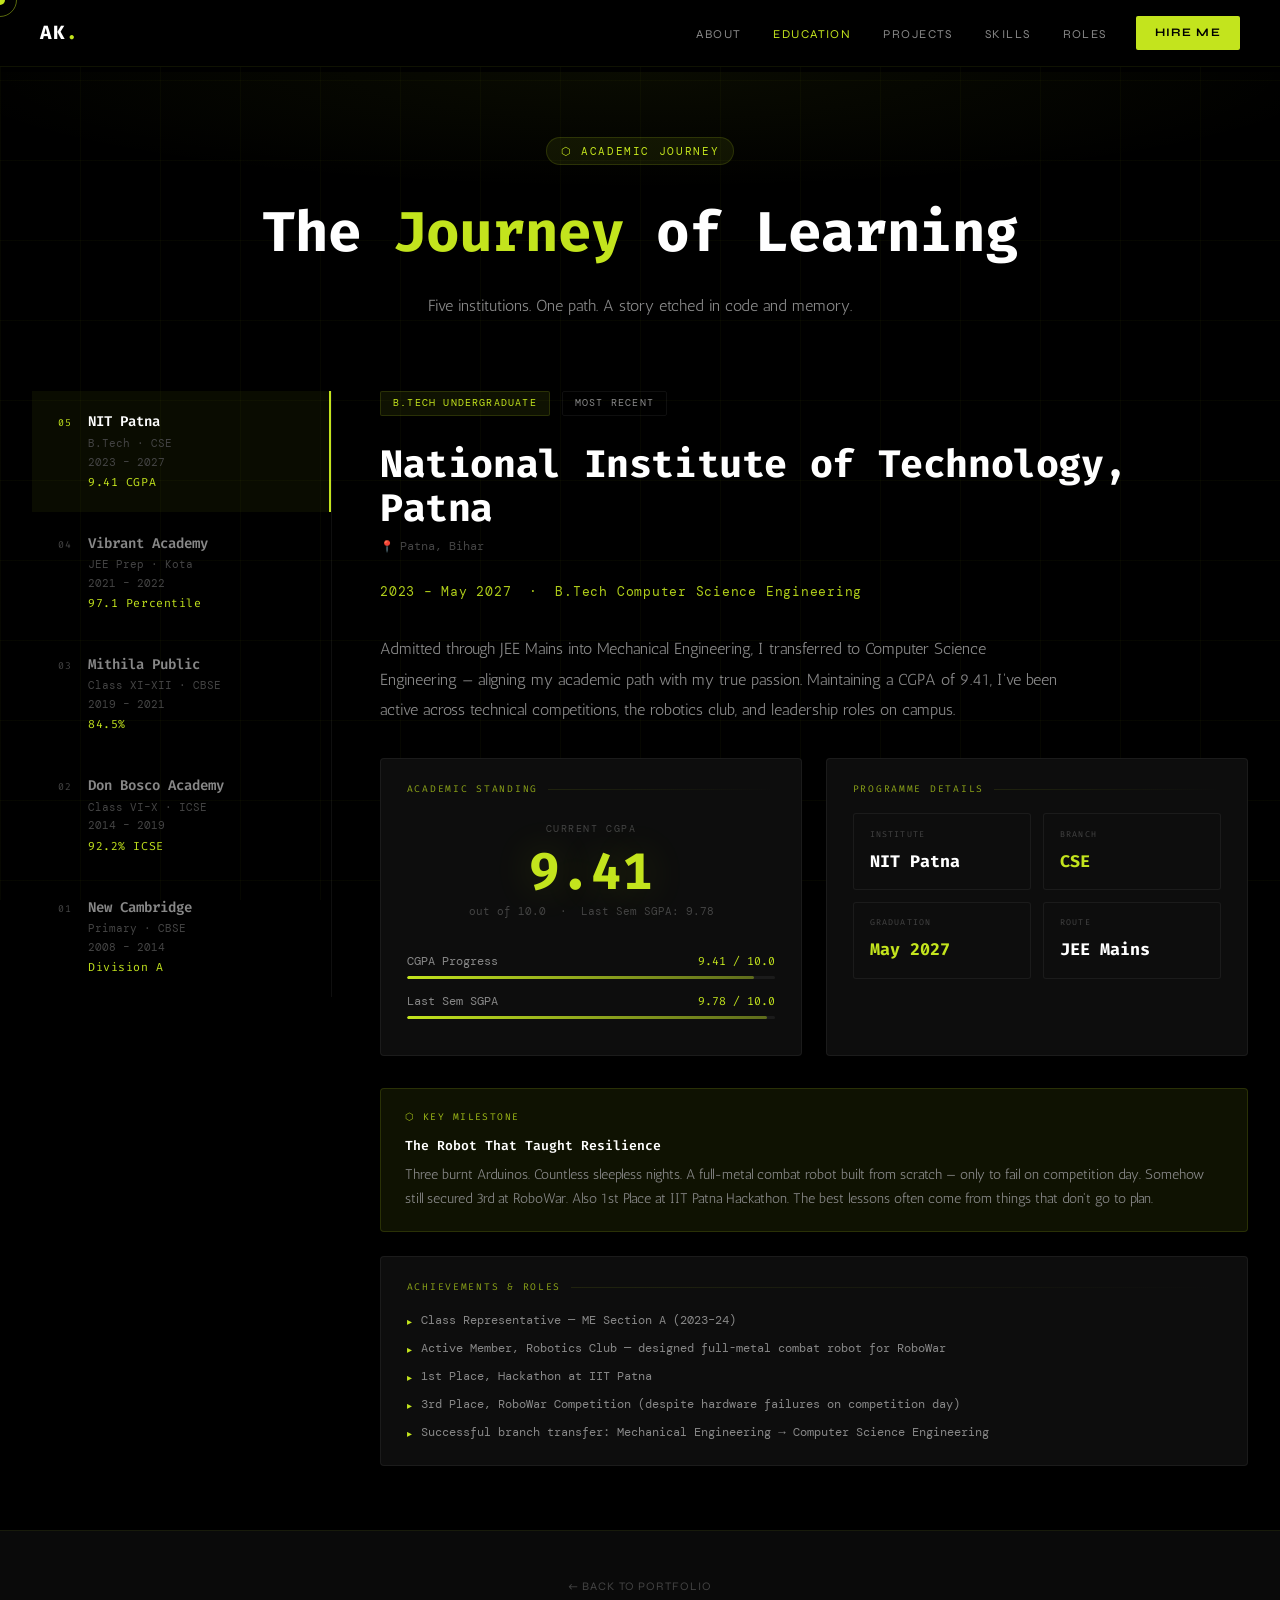
==== commit d8ae721b: "added the hire me button in mobile view too and hamburger button to all pages" ====
--- a/education.html
+++ b/education.html
@@ -26,7 +26,37 @@
     .page-nav .nav-links a:hover, .page-nav .nav-links a.active { color: var(--accent); }
     .page-nav .nav-cta { font-family: 'Syne', sans-serif; font-size: 0.72rem; letter-spacing: 0.1em; text-transform: uppercase; color: #000; background: var(--accent); padding: 0.45rem 1.2rem; text-decoration: none; font-weight: 700; transition: opacity 0.2s; border-radius: 2px; }
     .page-nav .nav-cta:hover { opacity: 0.85; }
-    @media(max-width:768px){ .page-nav .nav-links { display: none; } }
+    /* ── HAMBURGER ── */
+    .page-nav .nav-right { display: flex; align-items: center; gap: 1.1rem; }
+    .page-nav .hamburger {
+      display: none; flex-direction: column; gap: 5px;
+      background: none; border: none; cursor: pointer; padding: 4px;
+    }
+    .page-nav .hamburger span {
+      display: block; width: 22px; height: 2px;
+      background: var(--text-primary); border-radius: 1px; transition: all 0.3s ease;
+    }
+    /* ── PAGE MOBILE MENU ── */
+    .page-mobile-menu {
+      position: fixed; top: 60px; left: 0; right: 0; z-index: 99;
+      background: rgba(0,0,0,0.97); backdrop-filter: blur(18px);
+      border-bottom: 1px solid var(--border-mid);
+      padding: 1.8rem 1.5rem;
+      opacity: 0; pointer-events: none; transition: opacity 0.2s ease;
+    }
+    .page-mobile-menu.open { opacity: 1; pointer-events: all; }
+    .page-mobile-menu ul { display: flex; flex-direction: column; gap: 1.5rem; text-align: center; list-style: none; padding: 0; }
+    .page-mobile-menu ul a {
+      font-family: 'Syne', sans-serif; font-size: 0.85rem; letter-spacing: 0.12em;
+      text-transform: uppercase; color: var(--text-secondary); text-decoration: none; transition: color 0.2s;
+    }
+    .page-mobile-menu ul a:hover, .page-mobile-menu ul a.active { color: var(--accent); }
+    @media(max-width:768px){
+      body { cursor: auto; }
+      .cursor, .cursor-trail { display: none; }
+      .page-nav .nav-links { display: none; }
+      .page-nav .hamburger { display: flex; }
+    }
 
     /* ── PAGE WRAPPER ── */
     .page-wrapper {
@@ -299,8 +329,23 @@
     <li><a href="index.html#skills">Skills</a></li>
     <li><a href="index.html#responsibilities">Roles</a></li>
   </ul>
-  <a href="mailto:ayushkr1.ug23.cs@nitp.ac.in" class="nav-cta">Hire Me</a>
+  <div class="nav-right">
+    <a href="mailto:ayushkr1.ug23.cs@nitp.ac.in" class="nav-cta">Hire Me</a>
+    <button class="hamburger" id="hamburger" aria-label="Toggle menu">
+      <span></span><span></span><span></span>
+    </button>
+  </div>
 </nav>
+
+<div class="page-mobile-menu" id="pageMobileMenu">
+  <ul>
+    <li><a href="index.html#about">About</a></li>
+    <li><a href="education.html" class="active">Education</a></li>
+    <li><a href="projects.html">Projects</a></li>
+    <li><a href="index.html#skills">Skills</a></li>
+    <li><a href="index.html#responsibilities">Roles</a></li>
+  </ul>
+</div>
 
 <div class="page-wrapper">
 
@@ -647,6 +692,18 @@
     btn.addEventListener('click', () => activateTab(btn.dataset.tab));
   });
 
+  /* ── Mobile menu toggle ── */
+  (function() {
+    const ham = document.getElementById('hamburger');
+    const menu = document.getElementById('pageMobileMenu');
+    if (ham && menu) {
+      ham.addEventListener('click', () => menu.classList.toggle('open'));
+      document.querySelectorAll('.page-mobile-menu a').forEach(a => {
+        a.addEventListener('click', () => menu.classList.remove('open'));
+      });
+    }
+  })();
+
   /* ── Animate bars in panel ── */
   function animateBars(panel) {
     panel.querySelectorAll('.bar-fill').forEach(bar => {
--- a/style.css
+++ b/style.css
@@ -116,6 +116,7 @@
   padding: 0.5rem 1.3rem; font-weight: 700;
   transition: opacity 0.2s, transform 0.2s;
   border-radius: 2px; white-space: nowrap;
+  border: none; cursor: none;
 }
 .nav-cta:hover { opacity: 0.85; transform: translateY(-1px); }
 
@@ -550,9 +551,12 @@
 
 /* ── RESPONSIVE ── */
 @media (max-width: 900px) {
+  body { cursor: auto; }
+  .cursor, .cursor-trail { display: none; }
   .navbar { padding: 1rem 1.5rem; }
-  .nav-links, .nav-cta { display: none; }
-  .hamburger { display: flex; }
+  .nav-links { display: none; }
+  .nav-cta { display: inline-flex; cursor: pointer; }
+  .hamburger { display: flex; cursor: pointer; margin-left: 0.6rem; }
   .hero { flex-direction: column-reverse; padding: 7rem 1.5rem 4rem; gap: 3rem; align-items: flex-start; }
   .hero-visual { flex: 0 0 auto; width: 100%; display: flex; justify-content: center; padding: 40px 30px 60px; }
   .profile-img-wrap { width: 280px; height: 340px; }
